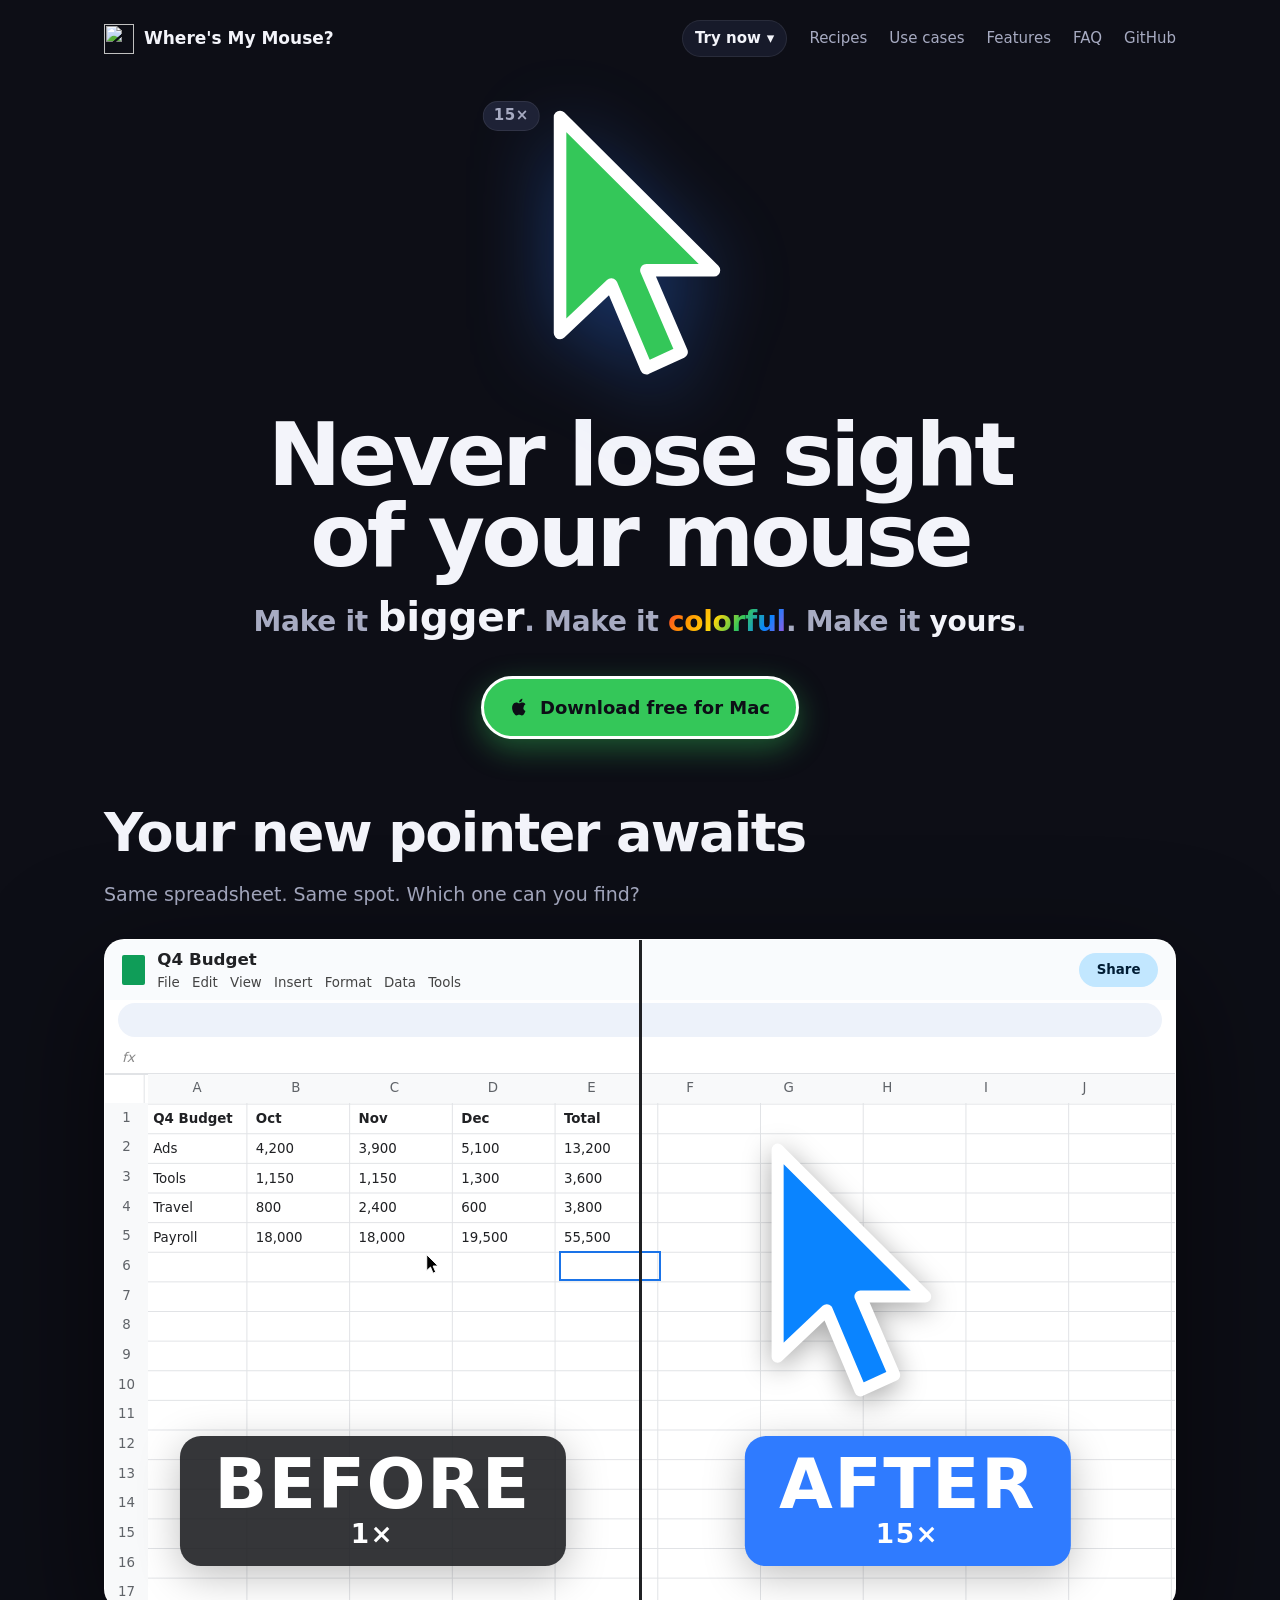
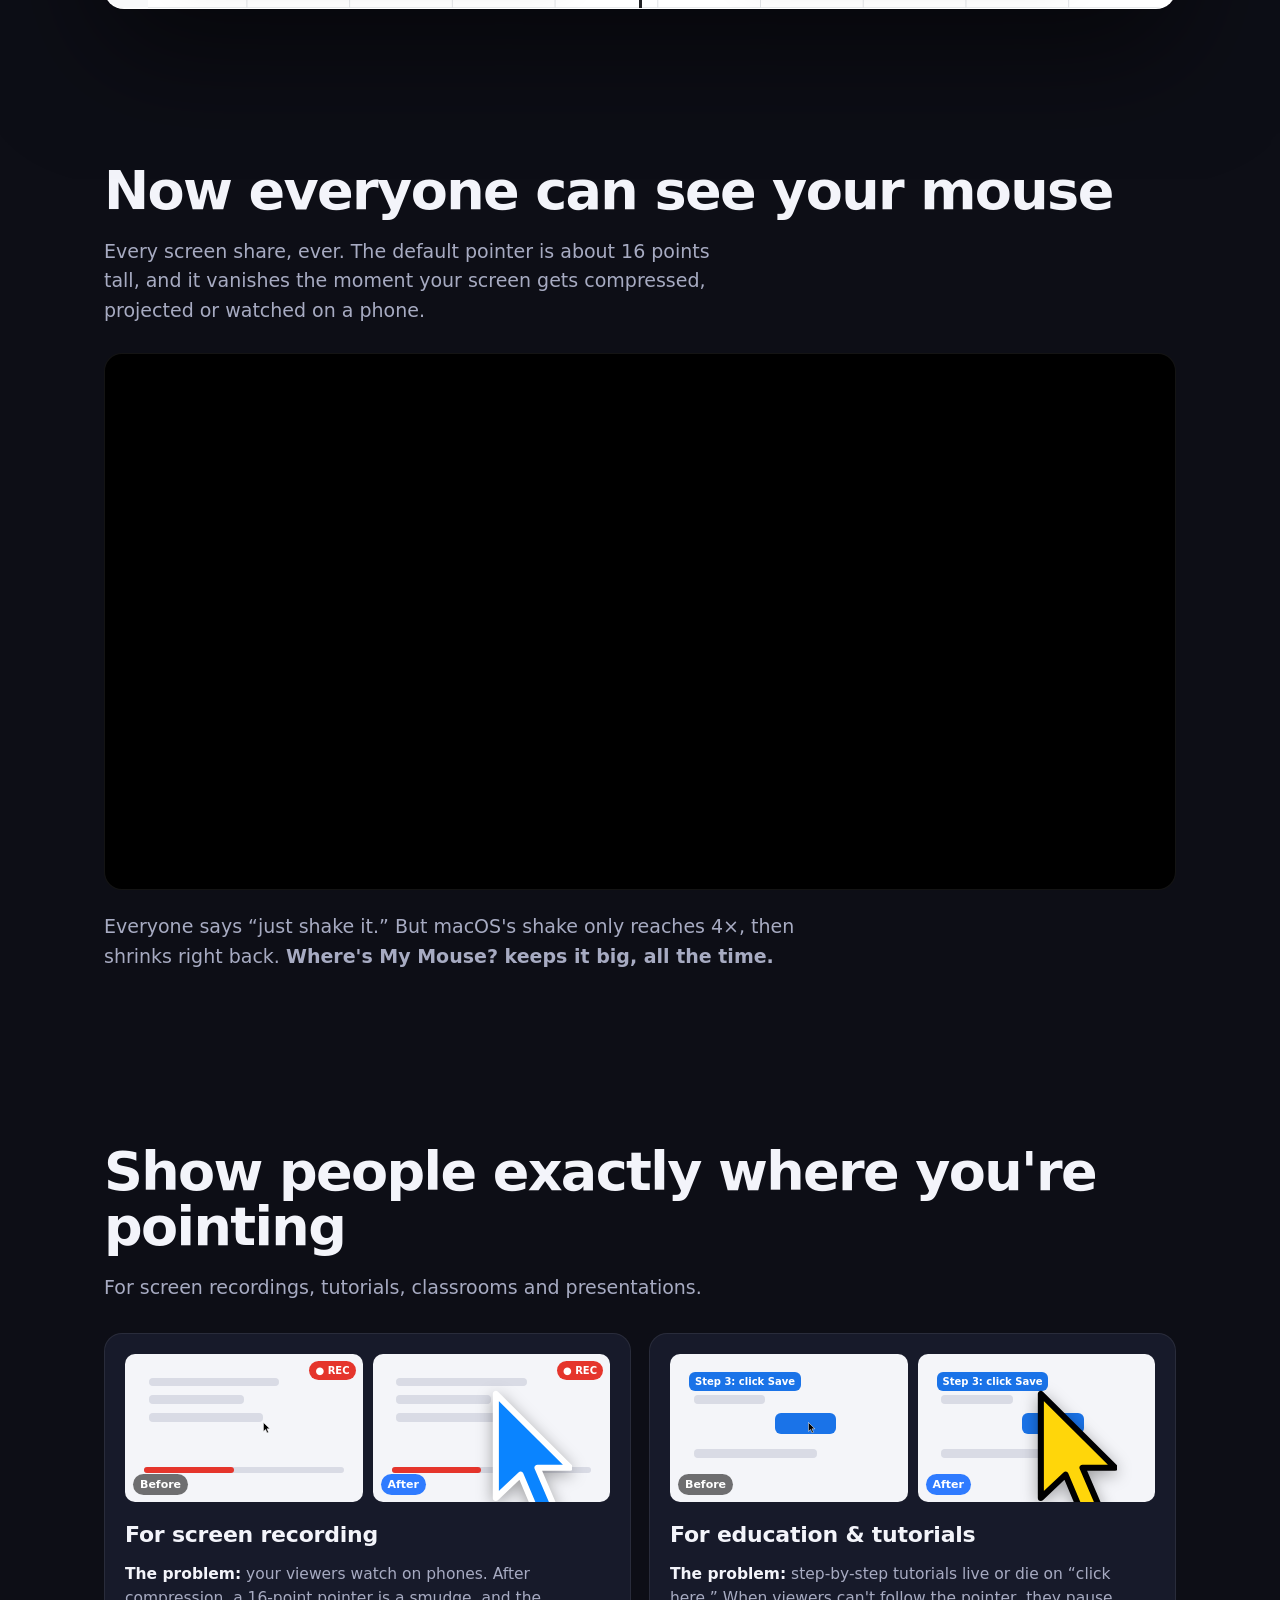
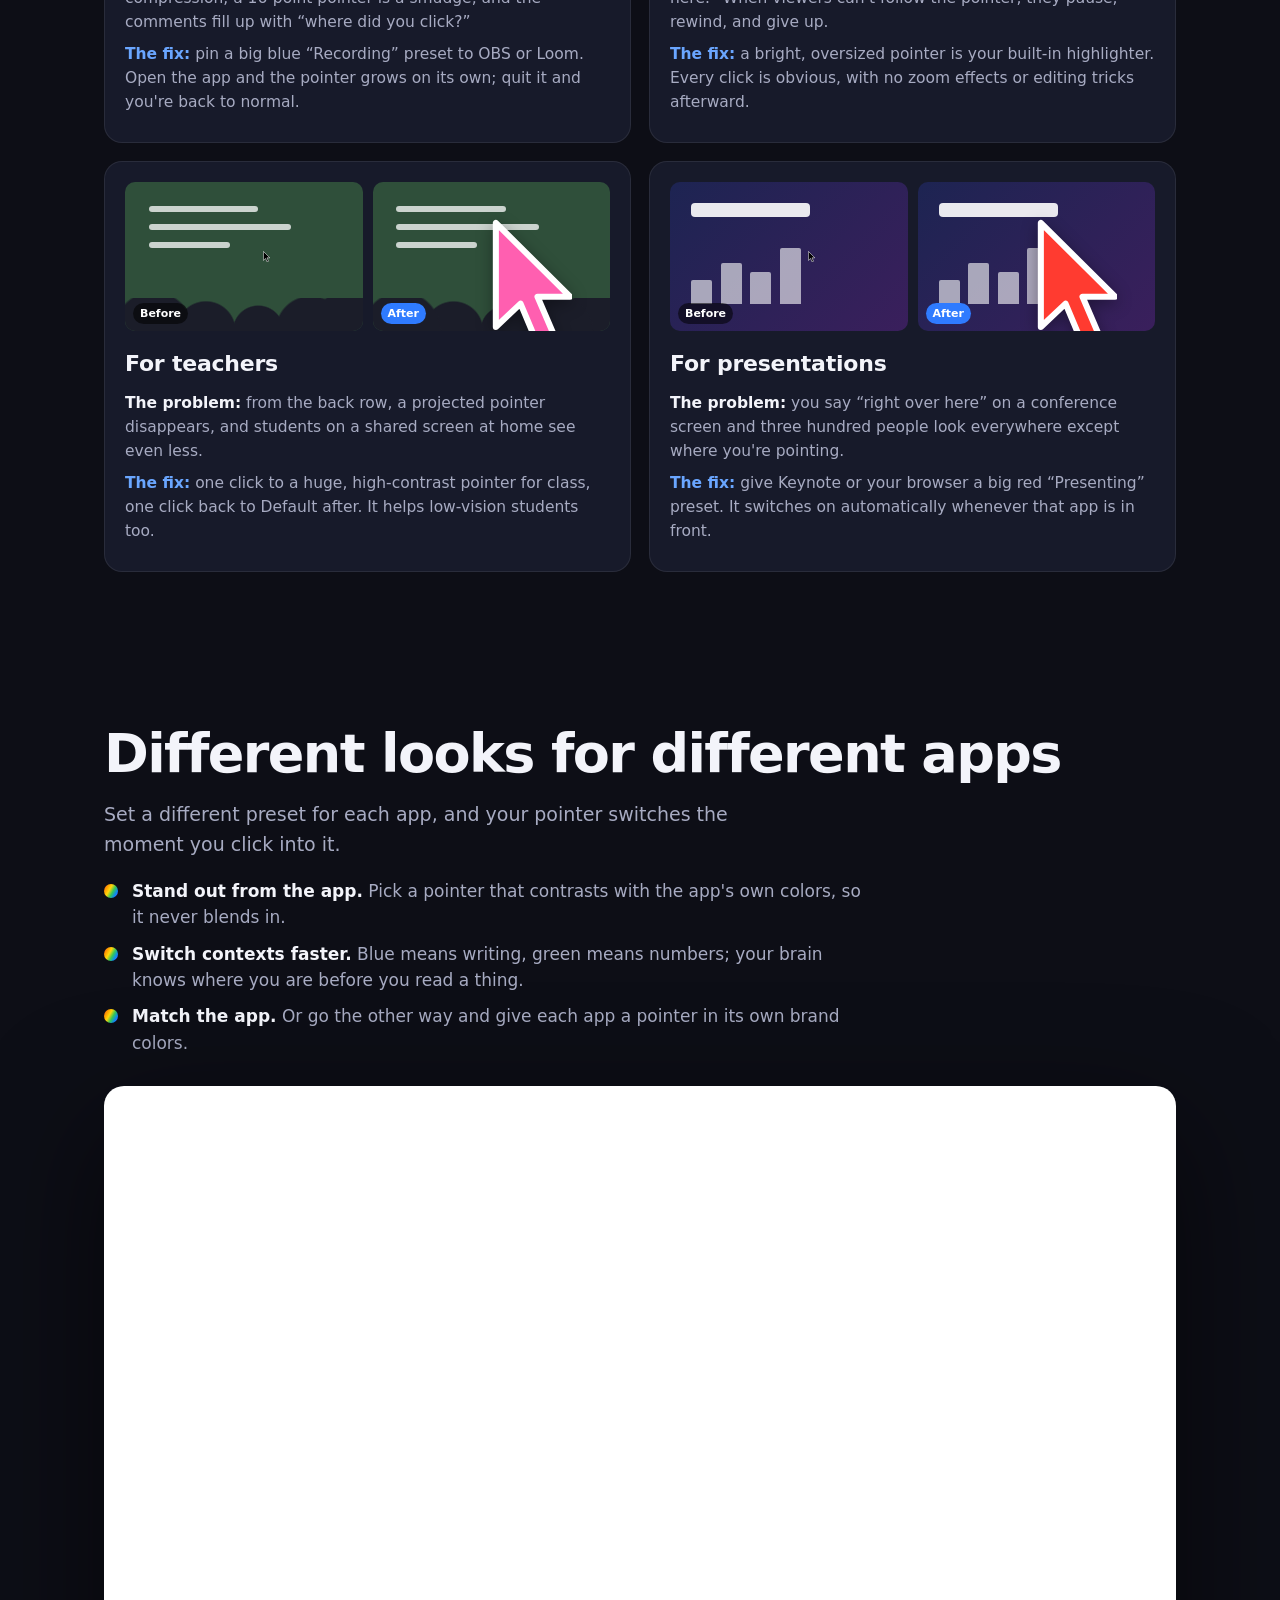
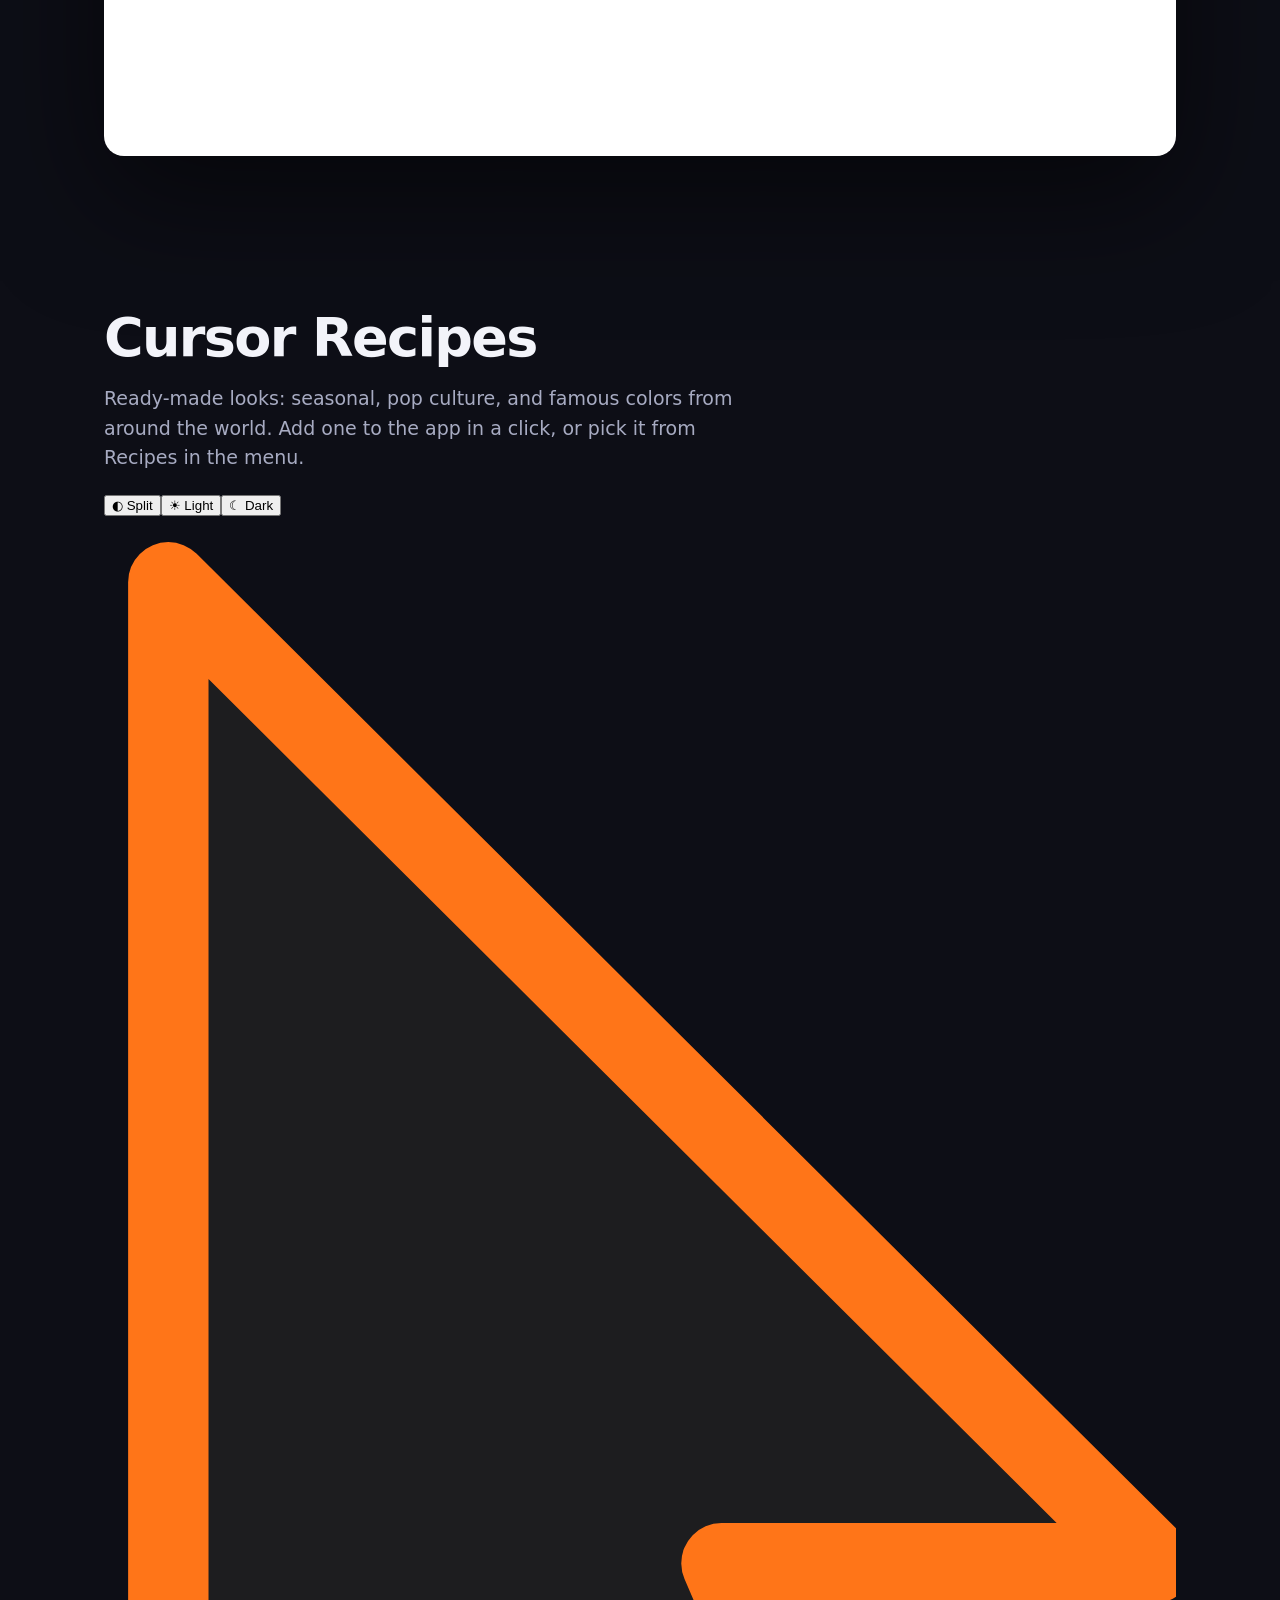
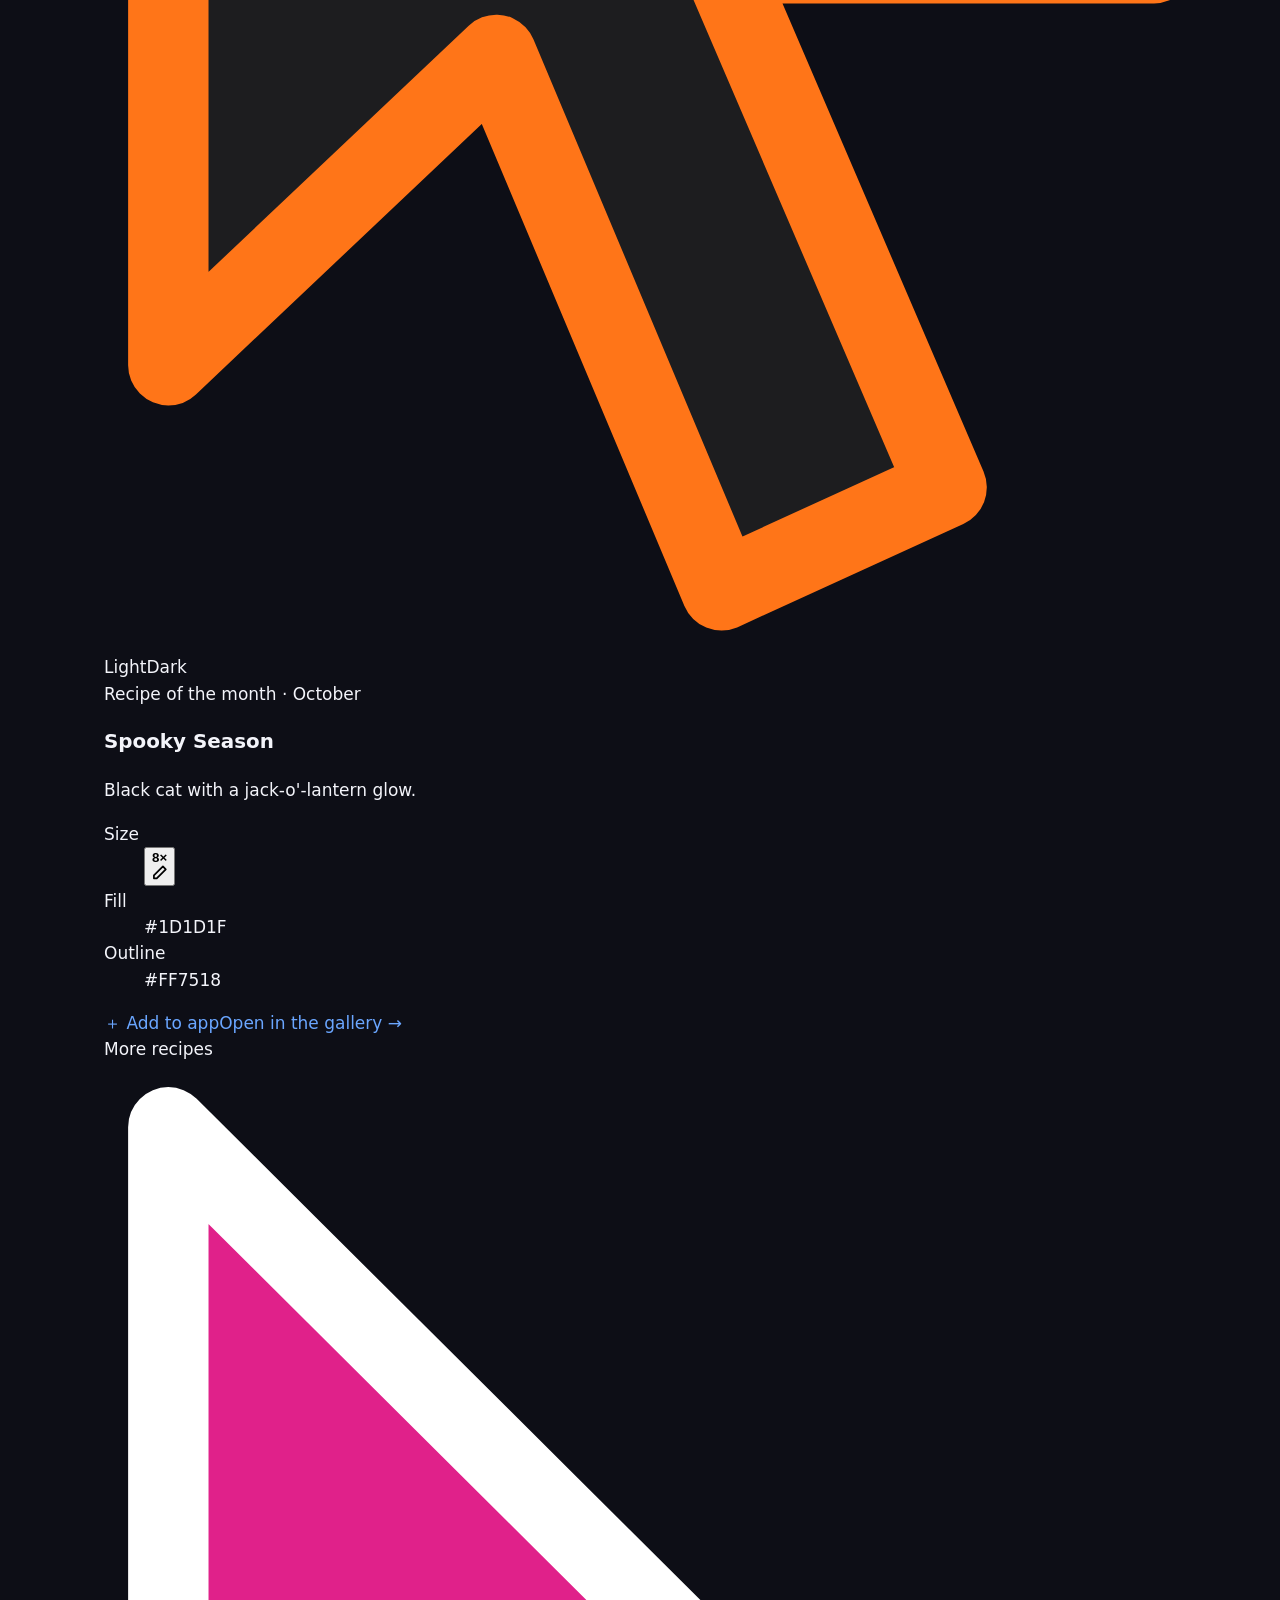
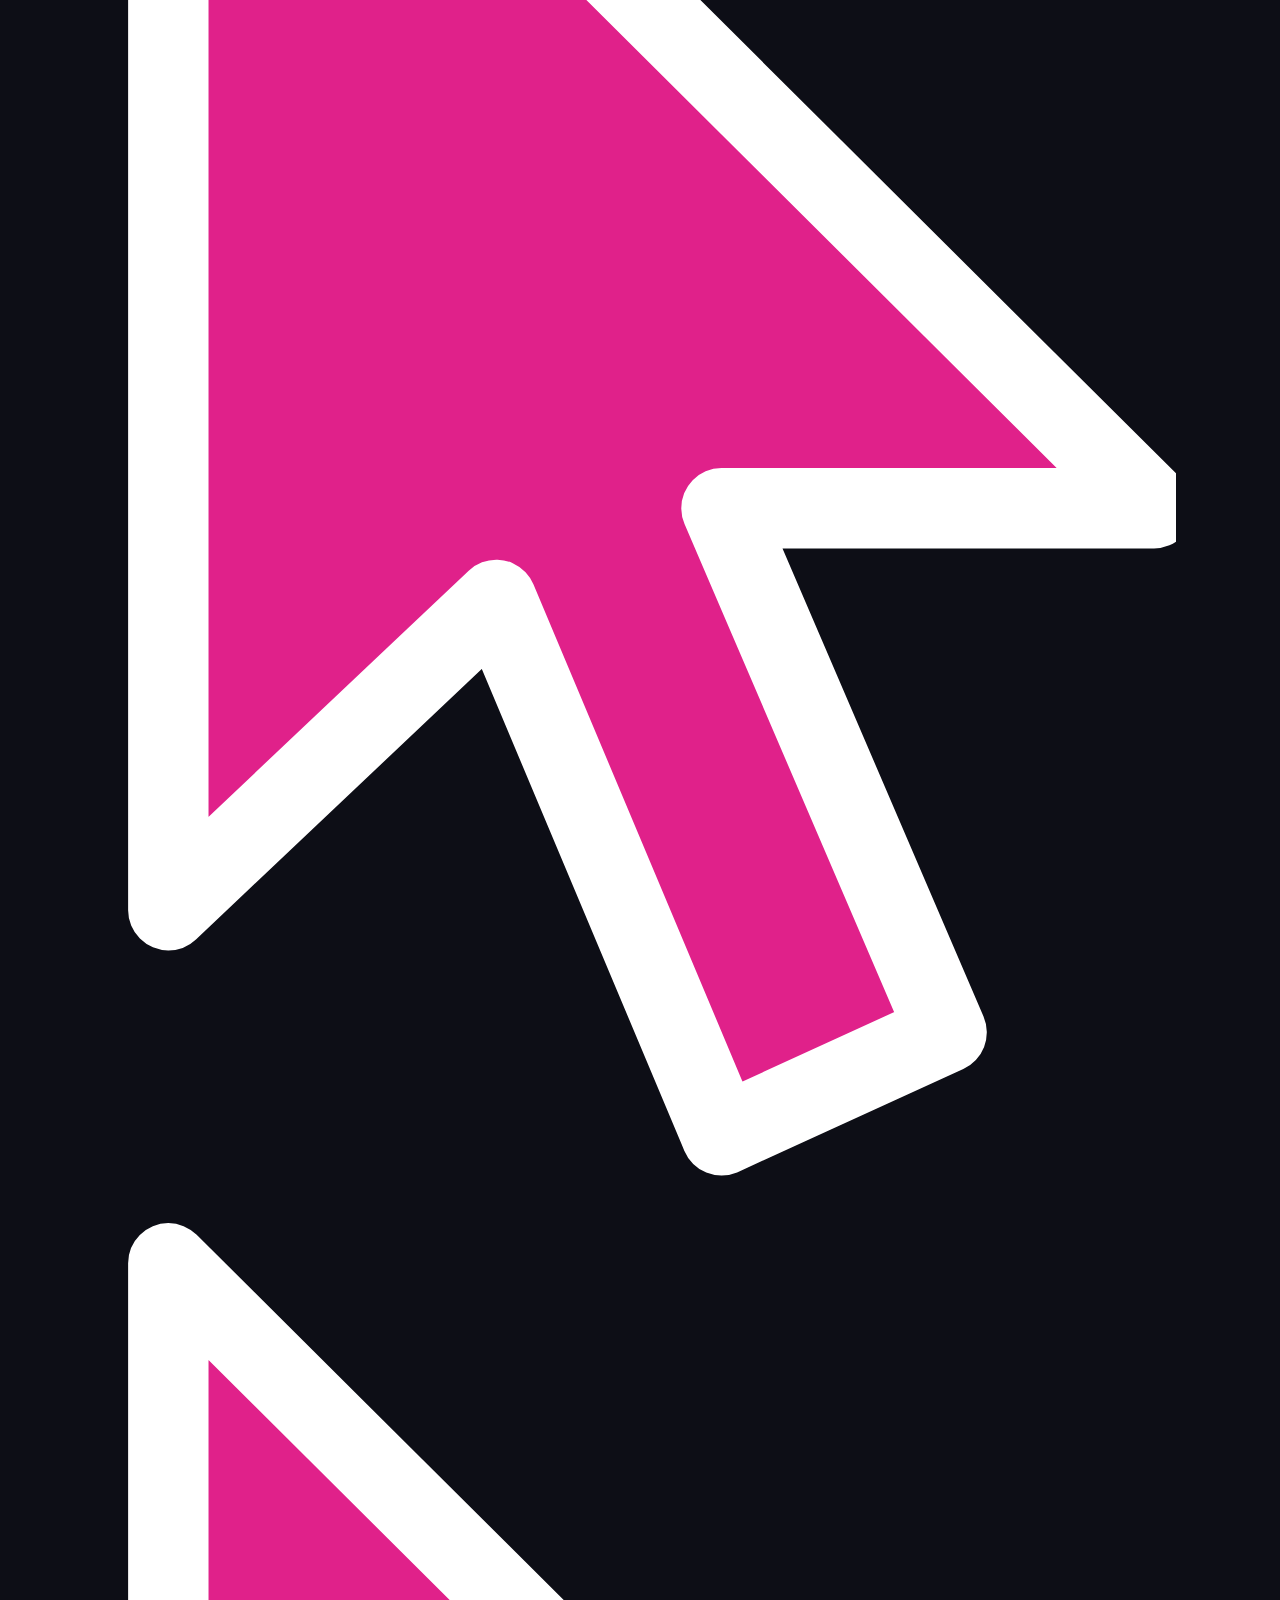
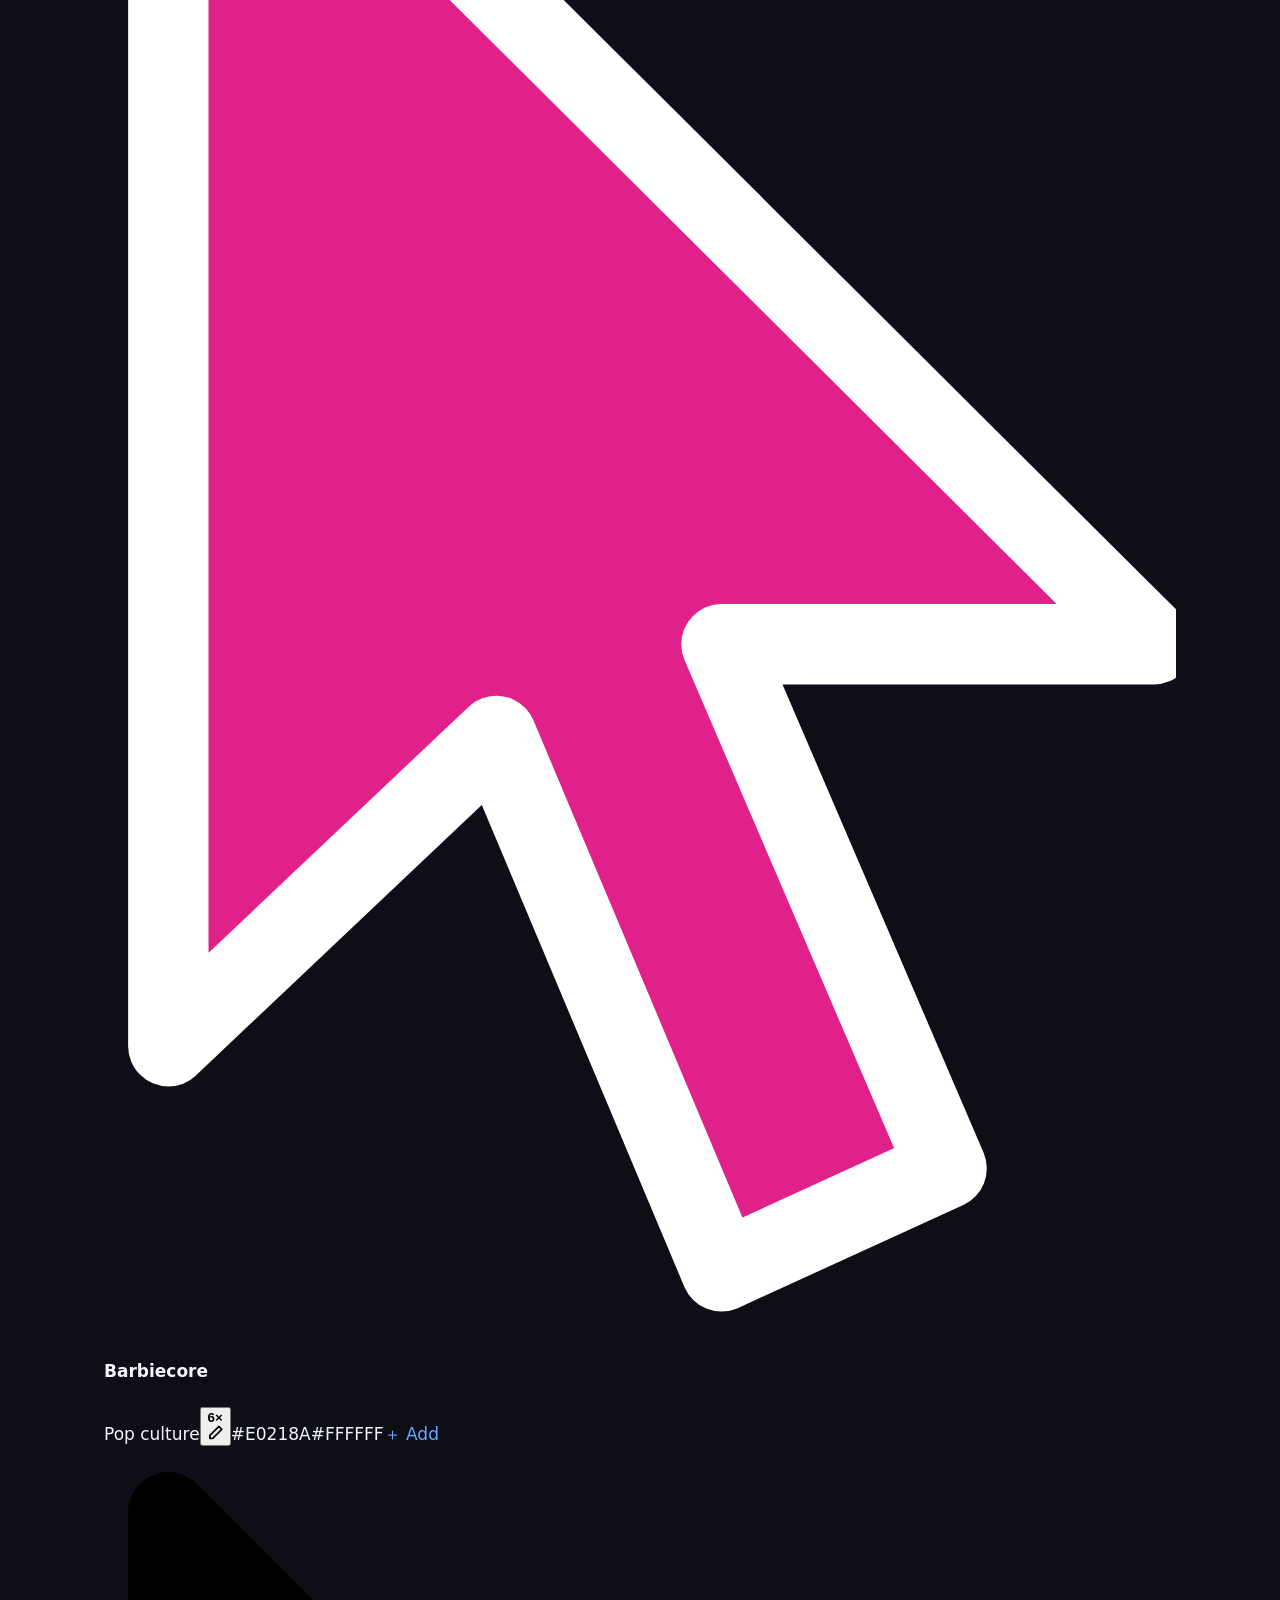
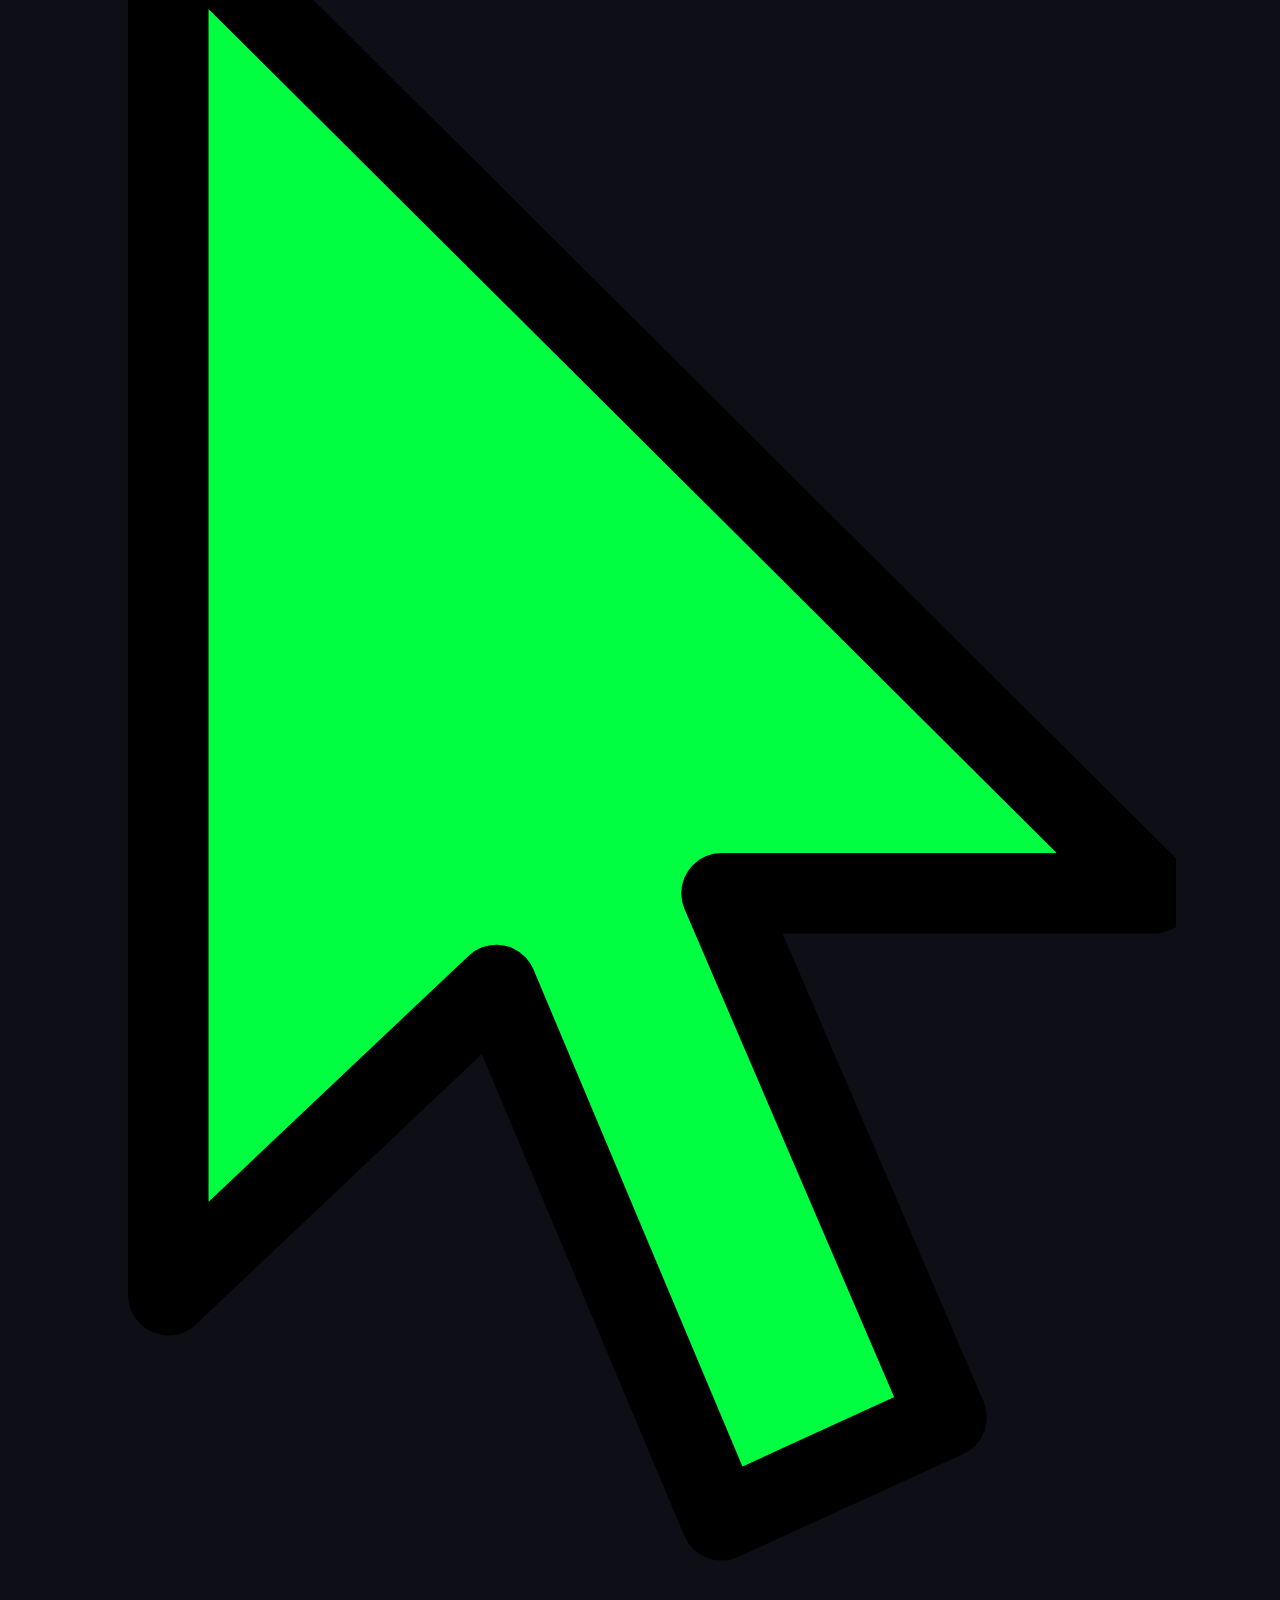
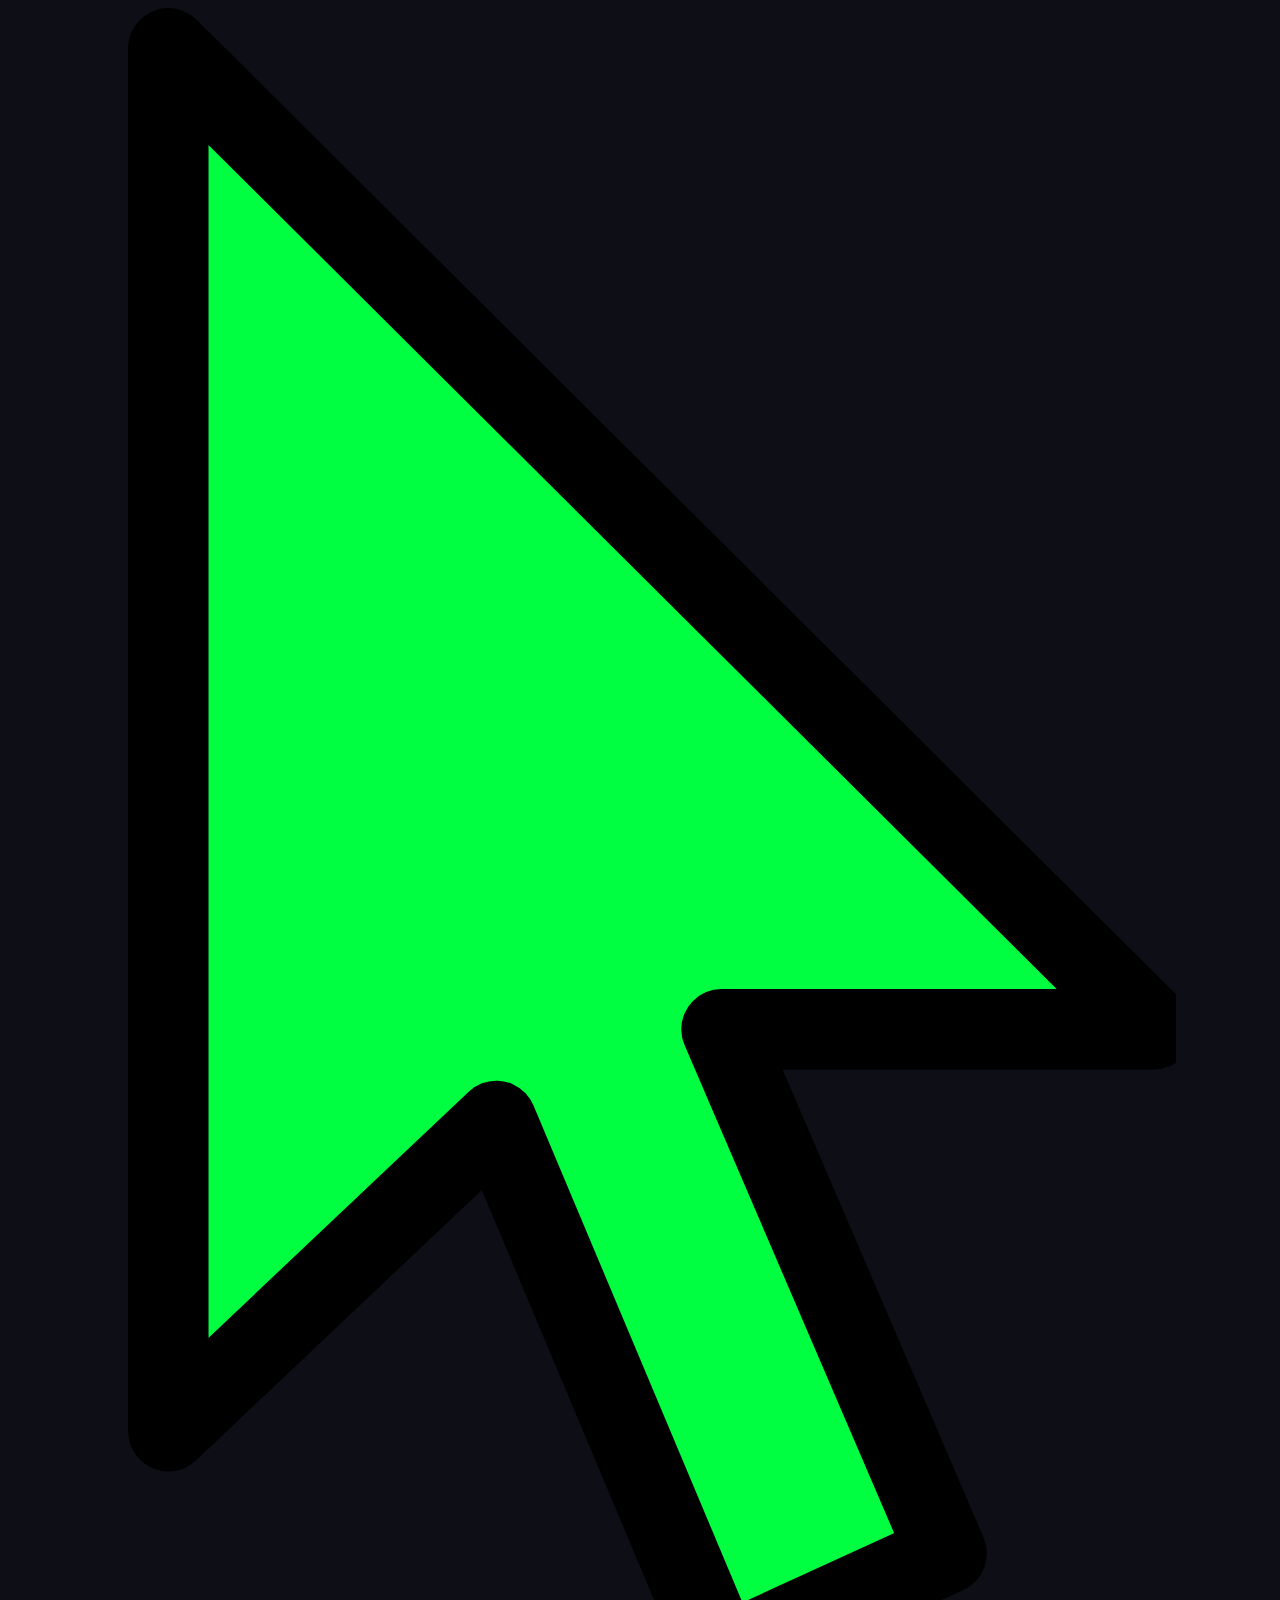
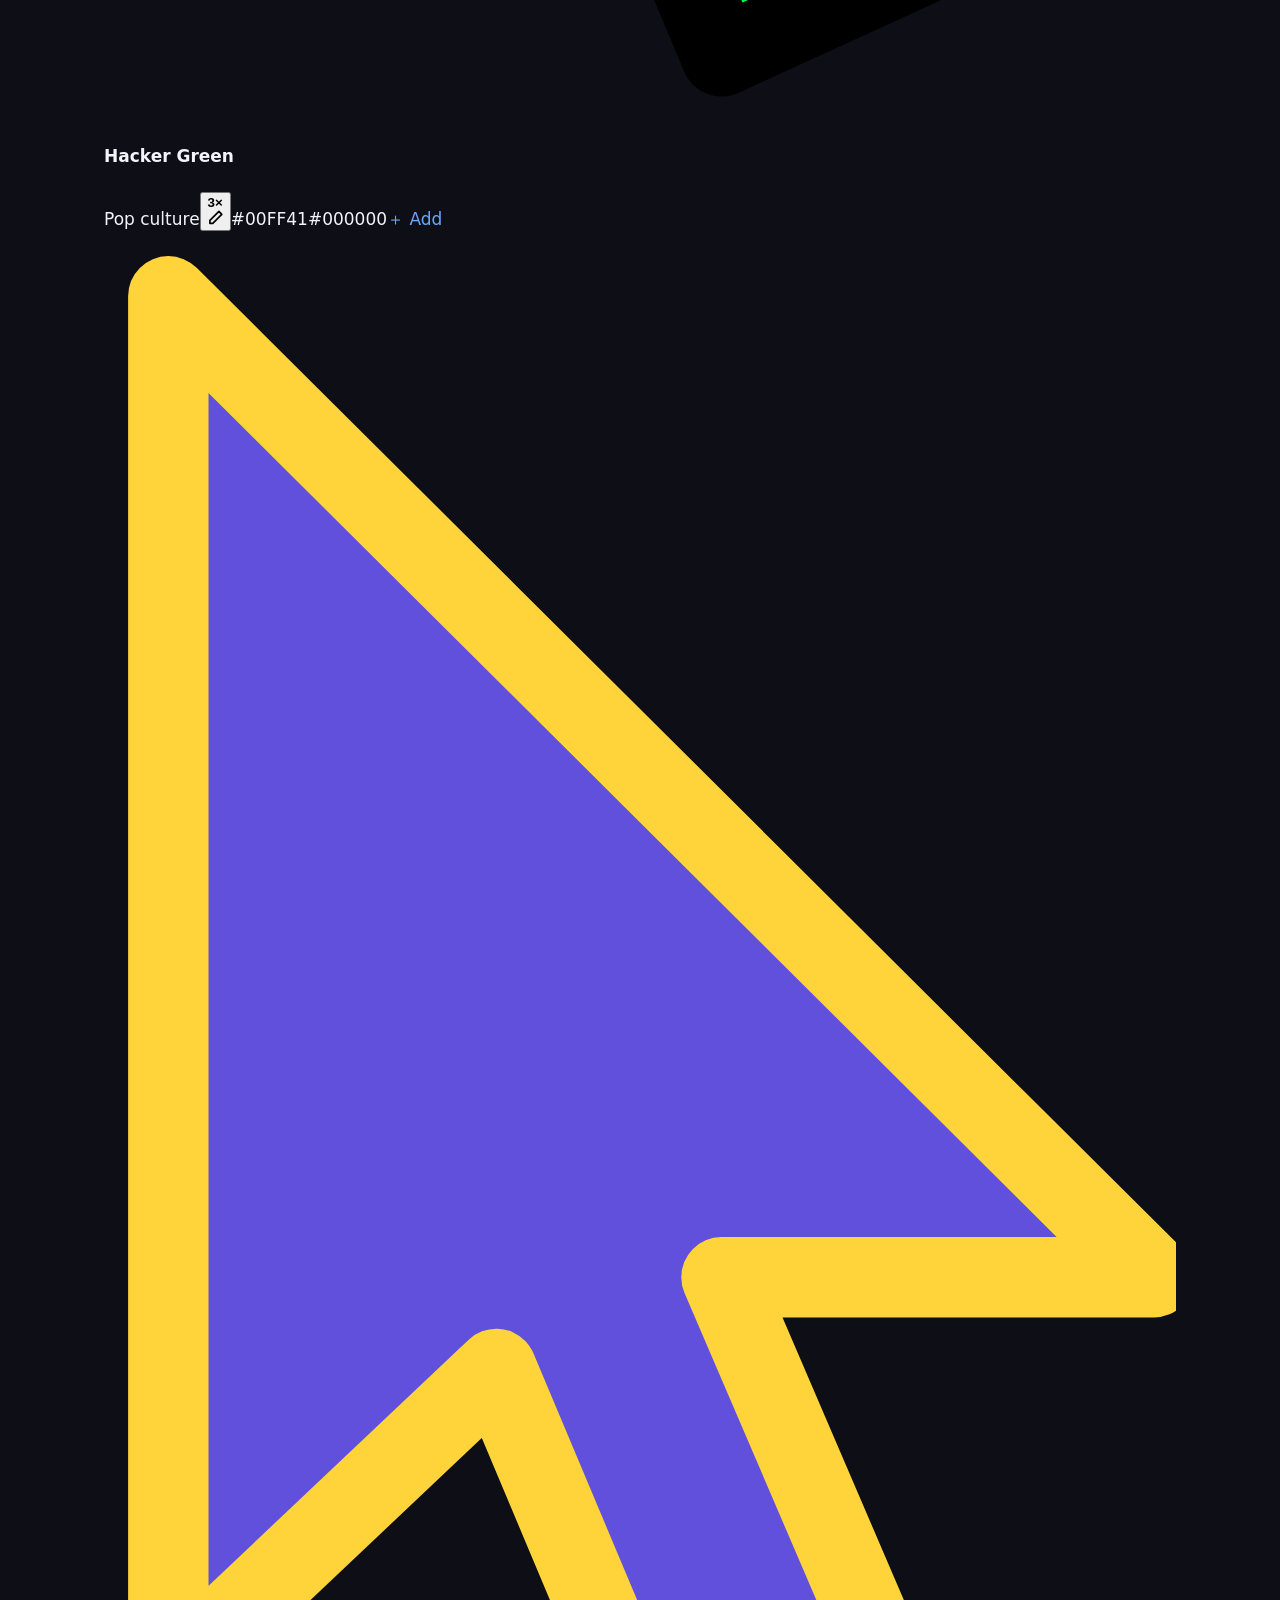
==== site/index.html @ dc83bffd "Merge branch 'main' of https://github.com/andrewkamphey/WheresMyMouse" ====
<!doctype html>
<html lang="en">
<head>
<meta charset="utf-8">
<!-- Google tag (gtag.js) -->
<script async src="https://www.googletagmanager.com/gtag/js?id=G-M5TJXXCL2K"></script>
<script>
  window.dataLayer = window.dataLayer || [];
  function gtag(){dataLayer.push(arguments);}
  gtag('js', new Date());

  gtag('config', 'G-M5TJXXCL2K');
</script>

<meta name="viewport" content="width=device-width, initial-scale=1">
<title>Where's My Mouse? — Make your Mac's pointer impossible to miss</title>
<meta name="description" content="A free, open-source macOS menu bar app that makes your mouse pointer up to 30× bigger, in any color, with one-click presets and per-app rules. For screen recordings, demos and video calls.">
<link rel="icon" href="/favicon.ico" sizes="48x48">
<link rel="icon" type="image/png" sizes="192x192" href="assets/favicon-192.png">
<link rel="apple-touch-icon" href="assets/icon.png">
<meta property="og:title" content="Where's My Mouse?">
<meta property="og:description" content="Make your Mac's pointer impossible to miss. Up to 30×, any color, presets per app. Free & open source.">
<meta property="og:image" content="https://wheresmymouse.com/assets/og.png">
<meta property="og:url" content="https://wheresmymouse.com/">
<meta property="og:type" content="website">
<meta name="twitter:card" content="summary_large_image">
<meta name="twitter:image" content="https://wheresmymouse.com/assets/og.png">
<link rel="canonical" href="https://wheresmymouse.com/">
<script type="application/ld+json">
{"@context":"https://schema.org","@type":"SoftwareApplication","name":"Where's My Mouse?","operatingSystem":"macOS 11+","applicationCategory":"UtilitiesApplication","offers":{"@type":"Offer","price":"0","priceCurrency":"USD"},"url":"https://wheresmymouse.com/","downloadUrl":"https://wheresmymouse.com/download"}
</script>
<style>
  :root {
    --bg: #0d0e16;
    --bg-2: #161a33;
    --panel: #171a2a;
    --panel-2: #1e2236;
    --line: rgba(255, 255, 255, 0.08);
    --text: #f3f4fa;
    --muted: #a7abc2;
    --faint: #6f7390;
    --blue: #2f7bff;
    --blue-soft: #6aa6ff;
    --red: #ff3b2f;
    --rainbow: linear-gradient(120deg, #ff3b30, #ff9500, #ffd60a, #34c759, #0a84ff, #af52de);
    --radius: 18px;
    --max: 1120px;
  }
  * { box-sizing: border-box; }
  html { scroll-behavior: smooth; }
  body {
    margin: 0;
    background: radial-gradient(1200px 700px at 80% -10%, #1d2452 0%, transparent 60%), var(--bg);
    color: var(--text);
    font: 17px/1.55 system-ui, -apple-system, "Helvetica Neue", Arial, sans-serif;
    -webkit-font-smoothing: antialiased;
  }
  a { color: var(--blue-soft); text-decoration: none; }
  a:hover { text-decoration: underline; }
  .wrap { max-width: var(--max); margin: 0 auto; padding: 0 24px; }

  /* nav */
  nav { display: flex; align-items: center; justify-content: space-between; padding: 20px 0; }
  .brand { display: flex; align-items: center; gap: 10px; font-weight: 800; color: var(--text); }
  .brand img { width: 30px; height: 30px; }
  nav .links { display: flex; gap: 22px; font-size: 15px; }
  nav .links a { color: var(--muted); }

  /* hero */
  .hero { padding: 40px 0 72px; text-align: left; position: relative; }
  .hero h1 {
    font-size: clamp(56px, 10vw, 128px);
    line-height: 0.92;
    letter-spacing: -0.045em;
    margin: 0 0 22px;
    font-weight: 900;
  }
  .hero h1 .q { background: var(--rainbow); -webkit-background-clip: text; background-clip: text; color: transparent; }
  .btn {
    display: inline-flex; align-items: center; gap: 10px;
    background: var(--text); color: #0d0e16; font-weight: 800; font-size: 18px;
    padding: 15px 26px; border-radius: 999px; border: 0; cursor: pointer;
    box-shadow: 0 10px 30px rgba(47, 123, 255, 0.25);
  }
  .btn:hover { text-decoration: none; transform: translateY(-1px); }
  .btn svg { width: 20px; height: 20px; }
  /* Download buttons wear the pointer's look: green with a white outline, or whatever "Try now" sets */
  .btn:not(.ghost) { background: var(--look-fill, #34C759); color: var(--look-ink, #0d0e16); border: 3px solid var(--look-outline, #FFFFFF);
    box-shadow: 0 10px 30px color-mix(in srgb, var(--look-fill, #34C759) 40%, transparent); transition: background-color .2s, border-color .2s, color .2s; }
  .btn.ghost { background: transparent; color: var(--text); border: 1px solid var(--line); box-shadow: none; }
  .fine { color: var(--faint); font-size: 14px; margin-top: 14px; }
  .nomore { font-weight: 800; font-size: 19px; margin: -14px 0 28px; color: var(--blue-soft); }

  /* "Settings" in the nav: a working mini menu that styles the hero pointer, like the app does the real one */
  .settings { position: relative; }
  #settings-btn { display: inline-flex; align-items: center; gap: 6px; border: 1px solid var(--line); background: var(--panel); color: var(--text);
    font: inherit; font-size: 15px; font-weight: 700; padding: 6px 12px; border-radius: 999px; cursor: pointer; }
  #settings-btn[aria-expanded=true] { background: var(--text); color: #0d0e16; }
  .settings-pop { position: absolute; right: 0; top: calc(100% + 10px); z-index: 50; width: 340px; padding: 10px; border-radius: 16px;
    background: rgba(23,26,42,0.96); border: 1px solid var(--line); box-shadow: 0 30px 90px rgba(0,0,0,0.6); }
  .settings-pop { padding: 14px; font-size: 14px; }
  /* sit at the right edge, clear of the centered hero pointer, so changes show while it's open */
  @media (min-width: 561px) { .settings-pop { position: fixed; right: max(24px, calc((100vw - var(--max)) / 2)); top: 72px; } }
  .set-head { display: flex; justify-content: space-between; align-items: baseline; padding: 0 2px 10px; }
  .set-head span { color: var(--muted); font-weight: 800; font-variant-numeric: tabular-nums; }
  .set-sec { border-top: 1px solid var(--line); padding: 10px 2px; display: grid; gap: 8px; }
  .set-label { display: flex; justify-content: space-between; align-items: center; color: var(--muted); font-weight: 700; font-size: 13px; }
  .set-anim { display: inline-flex; gap: 6px; align-items: center; cursor: pointer; }
  #set-size { width: 100%; accent-color: var(--blue-soft); }
  .set-row { display: grid; grid-template-columns: 56px 1fr; align-items: center; gap: 8px; }
  .set-row > span { color: var(--muted); font-weight: 700; font-size: 13px; }
  .sws { display: flex; gap: 6px; flex-wrap: wrap; }
  .sw { width: 24px; height: 24px; border-radius: 50%; border: 1px solid rgba(255,255,255,0.25); background: var(--c); cursor: pointer; padding: 0; position: relative; }
  .sw[aria-pressed=true] { box-shadow: 0 0 0 2px var(--panel), 0 0 0 4px var(--blue-soft); }
  .sw.custom { background: conic-gradient(#ff3b30, #ffd60a, #34c759, #0a84ff, #af52de, #ff3b30); overflow: hidden; }
  .sw.custom input { position: absolute; inset: 0; opacity: 0; cursor: pointer; width: 100%; height: 100%; }
  .set-recipes { display: flex; flex-wrap: wrap; gap: 6px; }
  .set-recipes button, .set-foot button { border: 1px solid var(--line); background: var(--panel-2); color: var(--text); font: inherit; font-size: 13px; font-weight: 700; padding: 4px 10px; border-radius: 999px; cursor: pointer; }
  .set-foot { border-top: 1px solid var(--line); padding: 10px 2px 0; display: flex; justify-content: space-between; align-items: center; }
  .set-foot a { font-weight: 800; }
  .settings-pop p { margin: 10px 2px 0; color: var(--faint); font-size: 12px; }
  nav .links { align-items: center; }
  @media (max-width: 560px) { .brand .brand-name { display: none; } #settings-btn { white-space: nowrap; } }
  @media (max-width: 560px) { .settings-pop { position: fixed; left: 16px; right: 16px; top: 64px; width: auto; max-height: 80vh; overflow: auto; } }

  #showcase { padding-top: 32px; }
  /* hero: one pointer that grows from 1x to 15x and back */
  .hero { text-align: center; padding: 24px 0 24px; }
  .hero h1 { font-size: clamp(44px, 7vw, 88px); max-width: 11em; margin: 14px auto 20px; }
  /* "Make it bigger. Make it colorful. Make it yours." Each word shows what it says. */
  .points { margin: 0 0 32px; font-size: clamp(20px, 2.4vw, 28px); font-weight: 700; color: var(--muted); letter-spacing: -0.01em; }
  .points b { color: var(--text); font-weight: 900; }
  .points .pt-big { font-size: 1.45em; line-height: 1; }
  .points b.q { background: var(--rainbow); -webkit-background-clip: text; background-clip: text; color: transparent; }
  .hero-ptr { position: relative; height: clamp(200px, 30vw, 300px); }
  #hero-ptr { position: absolute; left: calc(50% - 0.3 * clamp(200px, 30vw, 300px)); top: 6px;
    height: calc(100% - 30px); width: auto; transform-origin: 6% 4%; overflow: visible;
    filter: drop-shadow(0 18px 40px rgba(47, 123, 255, 0.35)); }
  /* the size rides at the pointer's tip, so it stays next to the pointer at every size */
  .hero-size { position: absolute; left: calc(50% - 0.3 * clamp(200px, 30vw, 300px) - 10px); top: 0; transform: translateX(-100%);
    font-weight: 900; font-variant-numeric: tabular-nums; color: var(--muted); font-size: 15px; letter-spacing: 0.04em;
    background: var(--panel-2); border: 1px solid var(--line); border-radius: 999px; padding: 2px 10px; }

  /* sections */
  section { padding: 72px 0; }
  h2 { font-size: clamp(34px, 5vw, 54px); line-height: 1.02; letter-spacing: -0.03em; margin: 10px 0 14px; font-weight: 900; }
  .lead { color: var(--muted); font-size: 19px; max-width: 640px; }

  .video { margin-top: 28px; border-radius: var(--radius); overflow: hidden; border: 1px solid var(--line); background: #000; }
  .video video { display: block; width: 100%; height: auto; }
  .shake-note { margin-top: 22px; max-width: 760px; }

  /* desktop mockups: a Mac screen with a wallpaper, windows and pointers */
  .desk {
    position: relative; aspect-ratio: 16 / 10; border-radius: 20px; overflow: hidden; margin-top: 30px; container-type: inline-size;
    border: 1px solid var(--line); box-shadow: 0 40px 120px rgba(0,0,0,0.55);
    background:
      radial-gradient(60% 80% at 15% 20%, #ff6aa2 0%, transparent 60%),
      radial-gradient(55% 70% at 85% 15%, #ffb35c 0%, transparent 60%),
      radial-gradient(70% 90% at 70% 90%, #6b5bff 0%, transparent 65%),
      radial-gradient(60% 70% at 10% 95%, #23c4d6 0%, transparent 60%),
      linear-gradient(135deg, #3b1f6e, #1b2a6b);
  }
  .menubar {
    position: absolute; left: 0; right: 0; top: 0; height: 3.4%; display: flex; align-items: center; gap: 1.6%;
    padding: 0 1.6%; background: rgba(255,255,255,0.28); backdrop-filter: blur(10px);
    color: #111; font-size: clamp(7px, 1vw, 13px); font-weight: 600;
  }
  .menubar .sp { flex: 1; }
  .menubar img { height: 70%; }
  .win {
    position: absolute; border-radius: 1.2% / 1.9%; overflow: hidden; background: #fff;
    box-shadow: 0 2.5% 6% rgba(0,0,0,0.35); border: 1px solid rgba(0,0,0,0.12);
  }
  .win .tb { height: 6.5%; min-height: 10px; background: #ececf0; display: flex; align-items: center; gap: 1.2%; padding: 0 2%; font-size: clamp(6px, 0.9vw, 12px); font-weight: 700; color: #444; }
  .win .tb i { width: 1.6%; aspect-ratio: 1; border-radius: 50%; background: #ff5f57; }
  .win .tb i:nth-child(2) { background: #febc2e; } .win .tb i:nth-child(3) { background: #28c840; }
  .win .tb span { margin-left: 2%; }
  .desk .ptr { position: absolute; overflow: visible; filter: drop-shadow(0 6px 14px rgba(0,0,0,0.35)); }
  .desk .ptr.tiny { width: 1.15%; filter: none; }
  .desk .ptr.big { width: 15%; }
  .cap {
    position: absolute; left: 2.5%; bottom: 4%; background: rgba(13,14,22,0.82); color: #fff;
    padding: 0.6em 1em; border-radius: 999px; font-weight: 800; font-size: clamp(11px, 1.4vw, 17px);
  }
  .cap em { font-style: normal; color: var(--muted); font-weight: 600; }

  /* showcase: 1× then 15× in three colors, 3s each */
  .cycle4 > * { opacity: 0; animation: show4 12s infinite; }
  .cycle4 > :nth-child(1) { animation-delay: -12s; }
  .cycle4 > :nth-child(2) { animation-delay: -9s; }
  .cycle4 > :nth-child(3) { animation-delay: -6s; }
  .cycle4 > :nth-child(4) { animation-delay: -3s; }
  @keyframes show4 { 0%, 23% { opacity: 1; } 25%, 100% { opacity: 0; } }

  /* app rules: Claude in front, then Google Sheets, 4s each */
  .cycle2 > * { opacity: 0; animation: show2 8s infinite; }
  .cycle2 > :nth-child(1) { animation-delay: -8s; }
  .cycle2 > :nth-child(2) { animation-delay: -4s; }
  @keyframes show2 { 0%, 46% { opacity: 1; } 50%, 100% { opacity: 0; } }
  .layer { position: absolute; inset: 0; }

  /* window contents */
  .chatui { position: absolute; inset: 6.5% 0 0 0; background: #f5f1ea; }
  .chatui b { position: absolute; left: 12%; height: 5%; border-radius: 6px; background: #e3dccd; }
  .chatui b.me { left: auto; right: 10%; background: #d9c7a8; }
  .chatui .box { position: absolute; left: 10%; right: 10%; bottom: 7%; height: 11%; border-radius: 10px; background: #fff; border: 1px solid #ddd3c2; }
  .sheetui { position: absolute; inset: 6.5% 0 0 0; background:
      linear-gradient(#e2e3e8 1px, transparent 1px) 0 8% / 100% 7.5%,
      linear-gradient(90deg, #e2e3e8 1px, transparent 1px) 0 0 / 14% 100%, #fff; }
  .sheetui::before { content: ""; position: absolute; left: 0; right: 0; top: 0; height: 8%; background: #e8f3ea; }
  .sheetui .sel { position: absolute; left: 28%; top: 38%; width: 14%; height: 7.5%; border: 2px solid #1a73e8; }
  .rule {
    position: absolute; right: 2.5%; top: 6%; background: rgba(13,14,22,0.85); color: #fff; border-radius: 12px;
    padding: 0.55em 1em; font-size: max(13px, 2.2cqw); font-weight: 800; display: flex; align-items: center; gap: 0.6em;
  }
  .rule .dot { width: 0.9em; height: 0.9em; border-radius: 50%; }
  @media (prefers-reduced-motion: reduce) {
    .cycle4 > *, .cycle2 > * { animation: none; }
    .cycle4 > :nth-child(2), .cycle2 > :nth-child(1) { opacity: 1; }
  }


  /* Google Sheets scene for Yours vs Ours */
  .gs { position: absolute; inset: 0; background: #fff; color: #202124; font-size: 1.25cqw; }
  .gs-top { position: absolute; left: 0; right: 0; top: 0; height: 9%; display: flex; align-items: center; gap: 1.2%; padding: 0 1.6%; background: #f9fbfd; }
  .gs-logo { width: 2.2%; aspect-ratio: 3 / 4; border-radius: 2px; background: #0f9d58; flex: none; }
  .gs-title b { display: block; font-size: 1.25em; font-weight: 600; }
  .gs-title span { color: #444; word-spacing: 0.6em; }
  .gs-share { margin-left: auto; background: #c2e7ff; color: #001d35; font-weight: 700; padding: 0.5em 1.3em; border-radius: 999px; }
  .gs-tools { position: absolute; left: 1.2%; right: 1.2%; top: 9.5%; height: 5%; border-radius: 999px; background: #edf2fa; }
  .gs-fx { position: absolute; left: 0; right: 0; top: 15.5%; height: 4.5%; border-bottom: 1px solid #e1e3e6; color: #888; padding-left: 1.6%; display: flex; align-items: center; font-style: italic; }
  .gs-grid { position: absolute; left: 0; right: 0; top: 20%; bottom: 0;
    background:
      linear-gradient(#e1e3e6 1px, transparent 1px) 0 0 / 100% 5.55%,
      linear-gradient(90deg, #e1e3e6 1px, transparent 1px) 4% 0 / 9.6% 100%; }
  .gs-cols { position: absolute; left: 4%; right: 0; top: 0; height: 5.55%; display: flex; background: #f8f9fa; }
  .gs-cols span, .gs-rows span { display: flex; align-items: center; justify-content: center; color: #5f6368; }
  .gs-cols span { width: 9.6%; flex: none; }
  .gs-rows { position: absolute; left: 0; top: 5.55%; bottom: 0; width: 4%; display: flex; flex-direction: column; background: #f8f9fa; }
  .gs-rows span { height: 5.88%; flex: none; }
  .gs-v { position: absolute; padding-left: 0.5%; line-height: 1; }
  .gs-v.h { font-weight: 700; }
  .gs-sel { position: absolute; border: 2px solid #1a73e8; }

  /* Yours vs Ours: pills choose a situation; each uses a different comparison */
  .pills { display: flex; flex-wrap: wrap; gap: 10px; margin-top: 26px; }
  .pill { border: 1px solid var(--line); background: var(--panel); color: var(--text); font: inherit; font-weight: 750; font-size: 15px;
    padding: 9px 16px; border-radius: 999px; cursor: pointer; }
  .pill[aria-selected=true] { background: var(--text); color: #0d0e16; border-color: transparent; }
  .vs-panel[hidden] { display: none; }
  .vs-panel > p { color: var(--muted); margin: 14px 0 0; font-size: 15.5px; }
  .label { position: absolute; bottom: 4%; padding: 0.35em 0.9em; border-radius: 999px; font-weight: 900; font-size: max(10px, 1.8cqw); z-index: 3; }
  .label.yours { background: rgba(32,33,36,0.85); color: #fff; }
  .label.ours { background: var(--blue); color: #fff; }
  .desk.sheet { background: #fff; }
  .big-label { position: absolute; top: 50%; transform: translate(-50%, -50%); z-index: 3; display: flex; flex-direction: column; align-items: center;
    font-weight: 900; letter-spacing: 0.02em; font-size: max(26px, 6.5cqw); line-height: 0.95; padding: 0.22em 0.5em 0.28em; border-radius: 0.3em;
    box-shadow: 0 10px 40px rgba(0,0,0,0.25); pointer-events: none; }
  .big-label small { font-size: 0.38em; letter-spacing: 0.06em; margin-top: 0.15em; }
  .big-label.yours { left: 25%; top: 84%; background: rgba(32,33,36,0.9); color: #fff; }
  .big-label.ours { left: 75%; top: 84%; background: var(--blue); color: #fff; }

  /* split */
  .half { position: absolute; inset: 0; }
  .half.left { clip-path: inset(0 50% 0 0); }
  .half.right { clip-path: inset(0 0 0 50%); }
  .seam { position: absolute; top: 0; bottom: 0; left: 50%; width: 3px; margin-left: -1.5px; background: #202124; z-index: 2; }
  /* slider */
  .reveal { position: absolute; inset: 0; clip-path: inset(0 0 0 var(--cut, 50%)); }
  .handle { position: absolute; top: 0; bottom: 0; left: var(--cut, 50%); width: 3px; margin-left: -1.5px; background: #202124; z-index: 4; pointer-events: none; }
  .handle::after { content: "\27F7"; position: absolute; top: 50%; left: 50%; transform: translate(-50%, -50%); width: 46px; height: 46px; border-radius: 50%;
    background: #202124; color: #fff; display: grid; place-items: center; font-weight: 900; box-shadow: 0 6px 20px rgba(0,0,0,0.3); }
  .slider-input { position: absolute; inset: 0; width: 100%; height: 100%; opacity: 0; cursor: ew-resize; z-index: 5; margin: 0; }
  .desk .rec { z-index: 3; top: 2.5%; right: 2%; font-size: max(9px, 1.3cqw); }
  /* two screens */
  .pair { display: grid; grid-template-columns: 1fr 1fr; gap: 16px; }
  .pair .desk { margin-top: 26px; }
  .sharing { position: absolute; left: 50%; top: 2.5%; transform: translateX(-50%); background: #e5352c; color: #fff; font-weight: 800; border-radius: 999px;
    padding: 0.3em 0.9em; font-size: max(8px, 1.4cqw); z-index: 3; white-space: nowrap; }
  .hunt { position: absolute; width: 7%; aspect-ratio: 1; border: 3px dashed #e5352c; border-radius: 50%; z-index: 3; }
  .hunt-tag { position: absolute; color: #e5352c; font-weight: 900; font-size: max(10px, 2.2cqw); z-index: 3; }
  /* magnifier: the loupe shows the same scene at 4x, centered on the tiny pointer */
  .loupe { position: absolute; width: 30%; aspect-ratio: 1; border-radius: 50%; overflow: hidden; border: 5px solid #202124; box-shadow: 0 12px 40px rgba(0,0,0,0.35); z-index: 3; background: #fff; }
  .loupe .zoom { position: absolute; width: 1333%; aspect-ratio: 16 / 10; container-type: inline-size; }
  .loupe-tag { position: absolute; text-align: center; color: #202124; font-weight: 900; font-size: max(10px, 2cqw); z-index: 3; background: #fff; padding: 0.2em 0.6em; border-radius: 8px; box-shadow: 0 4px 14px rgba(0,0,0,0.15); }
  /* toggle */
  .switch { position: absolute; right: 2%; top: 2.5%; z-index: 4; display: flex; background: #202124; border-radius: 999px; padding: 4px; }
  .switch button { border: 0; background: transparent; color: #fff; font: inherit; font-weight: 900; font-size: max(11px, 1.7cqw); padding: 0.35em 1.1em; border-radius: 999px; cursor: pointer; }
  .switch button[aria-pressed=true] { background: var(--blue); }
  .state { position: absolute; inset: 0; transition: opacity 0.3s; }
  .desk.show-ours .state.yours, .desk:not(.show-ours) .state.ours { opacity: 0; }
  @media (max-width: 860px) { .pair { grid-template-columns: 1fr; } }

  .why { list-style: none; padding: 0; margin: 18px 0 0; display: grid; gap: 10px; max-width: 760px; }
  .why li { position: relative; padding-left: 28px; color: var(--muted); font-size: 17px; }
  .why li::before { content: ""; position: absolute; left: 0; top: 6px; width: 14px; height: 14px; border-radius: 50%; background: var(--rainbow); }
  .why b { color: var(--text); }

  #app-rules .rule { top: auto; right: auto; left: 2.5%; bottom: 4%; }

  /* full-screen Claude mock */
  .cl { position: absolute; inset: 0; background: #faf9f5; font-size: 1.3cqw; color: #3d3929; }
  .cl-side { position: absolute; left: 0; top: 0; bottom: 0; width: 20%; background: #f0eee6; padding: 2.4% 1.6%; display: flex; flex-direction: column; gap: 2.2%; }
  .cl-side i { display: block; height: 1.4%; min-height: 6px; border-radius: 4px; background: #e2ded1; }
  .cl-logo { font-weight: 800; color: #c96442; margin-bottom: 6%; }
  .cl-main { position: absolute; left: 20%; right: 0; top: 0; bottom: 0; padding: 6% 14%; display: flex; flex-direction: column; gap: 2.6%; }
  .cl-me { align-self: flex-end; background: #f0eee6; border-radius: 1em; padding: 0.7em 1.1em; font-weight: 600; margin-bottom: 3%; }
  .cl-line { display: block; height: 2%; min-height: 7px; border-radius: 4px; background: #e8e5da; }
  .cl-box { position: absolute; left: 12%; right: 12%; bottom: 7%; border: 1px solid #ddd8c8; border-radius: 1.2em; background: #fff; padding: 1.2em 1.4em; color: #9a9585;
    box-shadow: 0 4px 18px rgba(0,0,0,0.05); }

  /* use cases: a before/after scene, then the problem and the fix */
  .uses-grid { display: grid; grid-template-columns: 1fr 1fr; gap: 18px; margin-top: 30px; }
  .use { background: var(--panel); border: 1px solid var(--line); border-radius: var(--radius); padding: 20px; }
  .use h3 { margin: 16px 0 10px; font-size: 22px; letter-spacing: -0.01em; }
  .use p { margin: 0 0 8px; color: var(--muted); font-size: 15.5px; }
  .use p b { color: var(--text); }
  .use .fix b { color: var(--blue-soft); }
  .scenes { display: grid; grid-template-columns: 1fr 1fr; gap: 10px; }
  .scene { position: relative; aspect-ratio: 16 / 10; border-radius: 10px; overflow: hidden; background: #f4f5f9; }
  .scene .tag { position: absolute; left: 8px; bottom: 7px; font-size: 11px; font-weight: 800; padding: 2px 7px; border-radius: 999px; }
  .scene.before .tag { background: rgba(0,0,0,0.55); color: #fff; }
  .scene.after .tag { background: var(--blue); color: #fff; }
  .scene svg.ptr { position: absolute; }
  .scene.before svg.ptr { width: 7px; left: 58%; top: 46%; }
  .scene.after svg.ptr { width: 34%; left: 50%; top: 24%; filter: drop-shadow(0 4px 8px rgba(0,0,0,0.35)); }
  /* scene props */
  .bar { position: absolute; left: 10%; height: 6%; border-radius: 4px; background: #d9dbe5; }
  .rec { position: absolute; right: 7px; top: 7px; background: #e5352c; color: #fff; font-size: 10px; font-weight: 800; padding: 2px 6px; border-radius: 999px; }
  .play { position: absolute; left: 8%; right: 8%; bottom: 20%; height: 4%; background: #d9dbe5; border-radius: 4px; }
  .play::before { content: ""; position: absolute; inset: 0 55% 0 0; background: #e5352c; border-radius: 4px; }
  .step { position: absolute; left: 8%; top: 12%; background: #1a73e8; color: #fff; font-size: 10px; font-weight: 800; padding: 2px 6px; border-radius: 6px; }
  .btnmock { position: absolute; left: 44%; top: 40%; width: 26%; height: 14%; border-radius: 6px; background: #1a73e8; }
  .board { background: #2f4f3a; }
  .board .chalk { position: absolute; left: 10%; height: 4%; border-radius: 3px; background: rgba(255,255,255,0.75); }
  .heads { position: absolute; left: 0; right: 0; bottom: 0; height: 22%; background:
      radial-gradient(circle at 12% 100%, #1b1d29 18%, transparent 19%),
      radial-gradient(circle at 34% 100%, #1b1d29 18%, transparent 19%),
      radial-gradient(circle at 56% 100%, #1b1d29 18%, transparent 19%),
      radial-gradient(circle at 78% 100%, #1b1d29 18%, transparent 19%),
      radial-gradient(circle at 96% 100%, #1b1d29 18%, transparent 19%); }
  .slide { background: linear-gradient(135deg, #1d2452, #3a1f5c); }
  .slide .title { position: absolute; left: 9%; top: 14%; width: 50%; height: 9%; border-radius: 4px; background: rgba(255,255,255,0.9); }
  .slide .chart { position: absolute; left: 9%; bottom: 18%; width: 46%; height: 40%; display: flex; align-items: flex-end; gap: 8%; }
  .slide .chart i { flex: 1; background: rgba(255,255,255,0.6); border-radius: 2px 2px 0 0; }

  /* features */
  .grid { display: grid; grid-template-columns: repeat(3, 1fr); gap: 16px; margin-top: 30px; }
  .card { background: var(--panel); border: 1px solid var(--line); border-radius: var(--radius); padding: 22px; }
  .card .ico { font-size: 26px; }
  .card h3 { margin: 10px 0 6px; font-size: 19px; }
  .card p { margin: 0; color: var(--muted); font-size: 15.5px; }

  .split { display: grid; grid-template-columns: 1fr 360px; gap: 48px; align-items: center; }
  .split img { width: 100%; border-radius: 16px; border: 1px solid var(--line); box-shadow: 0 30px 80px rgba(0,0,0,0.45); }


  .releases { margin-top: 26px; display: grid; gap: 12px; }
  .rel { display: grid; grid-template-columns: 110px 1fr; gap: 16px; background: var(--panel); border: 1px solid var(--line); border-radius: 14px; padding: 16px 18px; }
  .rel .v { font-weight: 900; }
  .rel .v em { display: block; font-style: normal; color: var(--blue-soft); font-size: 13px; font-weight: 700; }
  .rel p { margin: 0; color: var(--muted); }

  details { background: var(--panel); border: 1px solid var(--line); border-radius: 14px; padding: 16px 20px; margin-top: 10px; }
  summary { cursor: pointer; font-weight: 750; }
  details p { color: var(--muted); margin: 10px 0 2px; }
  code { background: rgba(255,255,255,0.08); padding: 2px 6px; border-radius: 6px; font-size: 0.9em; }

  .cta { text-align: center; padding: 90px 0; }
  .cta img { width: 96px; height: 96px; }
  footer { border-top: 1px solid var(--line); padding: 28px 0 40px; color: var(--faint); font-size: 14px; }
  footer .wrap { display: flex; justify-content: space-between; gap: 20px; flex-wrap: wrap; }

  @media (max-width: 860px) {
    .uses-grid { grid-template-columns: 1fr; }
    .split, .hero-grid { grid-template-columns: 1fr; }
    .hero { text-align: center; }
    .grid { grid-template-columns: 1fr 1fr; }
  }
  @media (max-width: 560px) {
    .wrap { padding: 0 16px; }
    .grid { grid-template-columns: 1fr; }
    nav .links a.hide-sm { display: none; }
    .rel { grid-template-columns: 1fr; gap: 4px; }
  }
  @media (prefers-reduced-motion: reduce) { html { scroll-behavior: auto; } }
</style>
<link rel="stylesheet" href="assets/recipes.css">
</head>
<body>
<svg width="0" height="0" style="position:absolute" aria-hidden="true">
      <defs><path id="arrow" d="M4 4 V90 L24.4 70.7 L38.4 104 L52.4 97.6 L38.4 65 L65.3 65 Z" transform="scale(0.93)" stroke-width="5" stroke-linejoin="round"/></defs>
    </svg>

<div class="hero-zone">

  <div class="wrap">
    <nav>
      <a class="brand" href="#" aria-label="Where's My Mouse?"><img src="assets/icon.png" alt=""><span class="brand-name">Where's My Mouse?</span></a>
      <div class="links">
        <div class="settings">
          <button type="button" id="settings-btn" aria-expanded="false" aria-controls="settings-pop">
            Try now <span aria-hidden="true">▾</span>
          </button>
          <div class="settings-pop" id="settings-pop" hidden>
            <div class="set-head"><b>Where's My Mouse?</b><span id="set-size-out">1×</span></div>
            <div class="set-sec">
              <div class="set-label"><span>Size</span><label class="set-anim"><input type="checkbox" id="set-anim" checked> Animate</label></div>
              <input type="range" id="set-size" min="1" max="15" step="0.5" value="1" aria-label="Pointer size">
            </div>
            <div class="set-sec">
              <div class="set-row"><span>Fill</span><div class="sws"><button type="button" class="sw" data-fill="#000000" style="--c:#000000" aria-label="Fill Black"></button><button type="button" class="sw" data-fill="#FFFFFF" style="--c:#FFFFFF" aria-label="Fill White"></button><button type="button" class="sw" data-fill="#FF3B30" style="--c:#FF3B30" aria-label="Fill Red"></button><button type="button" class="sw" data-fill="#FFD60A" style="--c:#FFD60A" aria-label="Fill Yellow"></button><button type="button" class="sw" data-fill="#34C759" style="--c:#34C759" aria-label="Fill Green"></button><button type="button" class="sw" data-fill="#0A84FF" style="--c:#0A84FF" aria-label="Fill Blue"></button><button type="button" class="sw" data-fill="#FF5FB0" style="--c:#FF5FB0" aria-label="Fill Pink"></button><label class="sw custom" aria-label="Custom fill color"><input type="color" data-custom="fill"></label></div></div>
              <div class="set-row"><span>Outline</span><div class="sws"><button type="button" class="sw" data-outline="#000000" style="--c:#000000" aria-label="Outline Black"></button><button type="button" class="sw" data-outline="#FFFFFF" style="--c:#FFFFFF" aria-label="Outline White"></button><button type="button" class="sw" data-outline="#FF3B30" style="--c:#FF3B30" aria-label="Outline Red"></button><button type="button" class="sw" data-outline="#FFD60A" style="--c:#FFD60A" aria-label="Outline Yellow"></button><button type="button" class="sw" data-outline="#34C759" style="--c:#34C759" aria-label="Outline Green"></button><button type="button" class="sw" data-outline="#0A84FF" style="--c:#0A84FF" aria-label="Outline Blue"></button><button type="button" class="sw" data-outline="#FF5FB0" style="--c:#FF5FB0" aria-label="Outline Pink"></button><label class="sw custom" aria-label="Custom outline color"><input type="color" data-custom="outline"></label></div></div>
            </div>
            <div class="set-sec">
              <div class="set-label"><span>Try a recipe</span><a href="/recipes">All 32 →</a></div>
              <div class="set-recipes">
                <button type="button" data-recipe="#1D1D1F,#FF7518,8">Spooky Season</button>
                <button type="button" data-recipe="#002FA7,#FFFFFF,6">Klein Blue</button>
                <button type="button" data-recipe="#E0218A,#FFFFFF,6">Barbiecore</button>
                <button type="button" data-recipe="#E7FF00,#000000,4">Highlighter</button>
              </div>
            </div>
            <div class="set-foot"><button type="button" id="set-reset">Reset</button><a href="https://wheresmymouse.com/download">Get the app →</a></div>
            <p>This styles the pointer on this page. The app does it for your real one, up to 30×.</p>
          </div>
        </div>
        <a class="hide-sm" href="#recipes">Recipes</a>
        <a class="hide-sm" href="#uses">Use cases</a>
        <a class="hide-sm" href="#features">Features</a>
        <a class="hide-sm" href="#faq">FAQ</a>
        <a href="https://github.com/andrewkamphey/WheresMyMouse">GitHub</a>
      </div>
    </nav>

    <header class="hero">
      <div class="hero-ptr" aria-hidden="true">
        <svg id="hero-ptr" viewBox="0 0 62 100">
          <use id="hero-ptr-color" href="#arrow" fill="#34C759" stroke="#FFFFFF"/>
        </svg>
        <span class="hero-size" id="hero-size">1×</span>
      </div>
      <h1>Never lose sight<br> of your mouse</h1>
      <p class="points">Make it <b class="pt-big">bigger</b>. Make it <b class="q">colorful</b>. Make it <b>yours</b>.</p>
      <a class="btn" href="https://wheresmymouse.com/download">
        <svg viewBox="0 0 24 24" fill="currentColor" aria-hidden="true"><path d="M16.4 12.6c0-2.6 2.1-3.8 2.2-3.9-1.2-1.8-3.1-2-3.7-2-1.6-.2-3.1.9-3.9.9-.8 0-2-.9-3.4-.9-1.7 0-3.3 1-4.2 2.6-1.8 3.1-.5 7.7 1.3 10.2.8 1.2 1.8 2.6 3.1 2.6 1.2-.1 1.7-.8 3.2-.8 1.5 0 1.9.8 3.2.8 1.3 0 2.2-1.2 3-2.4.9-1.4 1.3-2.7 1.3-2.8-.1 0-2.6-1-2.6-3.9zM13.9 5c.7-.8 1.1-1.9 1-3-1 0-2.2.7-2.9 1.5-.6.7-1.2 1.8-1 2.9 1.1.1 2.2-.6 2.9-1.4z"/></svg>
        <span class="dl-label">Download free for Mac</span>
      </a>
    </header>
  </div>
</div>

<section id="showcase">
  <div class="wrap">
    <h2>Your new pointer awaits</h2>
    <p class="lead">Same spreadsheet. Same spot. Which one can you find?</p>
    <div class="vs-panel"><div class="desk sheet"><div class="half left"><div class="gs"><div class="gs-top"><span class="gs-logo"></span><span class="gs-title"><b>Q4 Budget</b><span>File Edit View Insert Format Data Tools</span></span><span class="gs-share">Share</span></div><div class="gs-tools"></div><div class="gs-fx">fx</div><div class="gs-grid"><div class="gs-cols"><span>A</span><span>B</span><span>C</span><span>D</span><span>E</span><span>F</span><span>G</span><span>H</span><span>I</span><span>J</span></div><div class="gs-rows"><span>1</span><span>2</span><span>3</span><span>4</span><span>5</span><span>6</span><span>7</span><span>8</span><span>9</span><span>10</span><span>11</span><span>12</span><span>13</span><span>14</span><span>15</span><span>16</span><span>17</span></div></div><span class="gs-v h" style="left:4.0%;top:25.8%">Q4 Budget</span><span class="gs-v h" style="left:13.6%;top:25.8%">Oct</span><span class="gs-v h" style="left:23.2%;top:25.8%">Nov</span><span class="gs-v h" style="left:32.8%;top:25.8%">Dec</span><span class="gs-v h" style="left:42.4%;top:25.8%">Total</span><span class="gs-v " style="left:4.0%;top:30.2%">Ads</span><span class="gs-v " style="left:13.6%;top:30.2%">4,200</span><span class="gs-v " style="left:23.2%;top:30.2%">3,900</span><span class="gs-v " style="left:32.8%;top:30.2%">5,100</span><span class="gs-v " style="left:42.4%;top:30.2%">13,200</span><span class="gs-v " style="left:4.0%;top:34.7%">Tools</span><span class="gs-v " style="left:13.6%;top:34.7%">1,150</span><span class="gs-v " style="left:23.2%;top:34.7%">1,150</span><span class="gs-v " style="left:32.8%;top:34.7%">1,300</span><span class="gs-v " style="left:42.4%;top:34.7%">3,600</span><span class="gs-v " style="left:4.0%;top:39.1%">Travel</span><span class="gs-v " style="left:13.6%;top:39.1%">800</span><span class="gs-v " style="left:23.2%;top:39.1%">2,400</span><span class="gs-v " style="left:32.8%;top:39.1%">600</span><span class="gs-v " style="left:42.4%;top:39.1%">3,800</span><span class="gs-v " style="left:4.0%;top:43.5%">Payroll</span><span class="gs-v " style="left:13.6%;top:43.5%">18,000</span><span class="gs-v " style="left:23.2%;top:43.5%">18,000</span><span class="gs-v " style="left:32.8%;top:43.5%">19,500</span><span class="gs-v " style="left:42.4%;top:43.5%">55,500</span><span class="gs-sel" style="left:42.4%;top:46.6%;width:9.6%;height:4.44%"></span></div><svg class="ptr tiny" viewBox="0 0 62 100" style="left:30%;top:47%" aria-hidden="true"><use href="#arrow" fill="#000" stroke="#fff"/></svg></div><div class="half right"><div class="gs"><div class="gs-top"><span class="gs-logo"></span><span class="gs-title"><b>Q4 Budget</b><span>File Edit View Insert Format Data Tools</span></span><span class="gs-share">Share</span></div><div class="gs-tools"></div><div class="gs-fx">fx</div><div class="gs-grid"><div class="gs-cols"><span>A</span><span>B</span><span>C</span><span>D</span><span>E</span><span>F</span><span>G</span><span>H</span><span>I</span><span>J</span></div><div class="gs-rows"><span>1</span><span>2</span><span>3</span><span>4</span><span>5</span><span>6</span><span>7</span><span>8</span><span>9</span><span>10</span><span>11</span><span>12</span><span>13</span><span>14</span><span>15</span><span>16</span><span>17</span></div></div><span class="gs-v h" style="left:4.0%;top:25.8%">Q4 Budget</span><span class="gs-v h" style="left:13.6%;top:25.8%">Oct</span><span class="gs-v h" style="left:23.2%;top:25.8%">Nov</span><span class="gs-v h" style="left:32.8%;top:25.8%">Dec</span><span class="gs-v h" style="left:42.4%;top:25.8%">Total</span><span class="gs-v " style="left:4.0%;top:30.2%">Ads</span><span class="gs-v " style="left:13.6%;top:30.2%">4,200</span><span class="gs-v " style="left:23.2%;top:30.2%">3,900</span><span class="gs-v " style="left:32.8%;top:30.2%">5,100</span><span class="gs-v " style="left:42.4%;top:30.2%">13,200</span><span class="gs-v " style="left:4.0%;top:34.7%">Tools</span><span class="gs-v " style="left:13.6%;top:34.7%">1,150</span><span class="gs-v " style="left:23.2%;top:34.7%">1,150</span><span class="gs-v " style="left:32.8%;top:34.7%">1,300</span><span class="gs-v " style="left:42.4%;top:34.7%">3,600</span><span class="gs-v " style="left:4.0%;top:39.1%">Travel</span><span class="gs-v " style="left:13.6%;top:39.1%">800</span><span class="gs-v " style="left:23.2%;top:39.1%">2,400</span><span class="gs-v " style="left:32.8%;top:39.1%">600</span><span class="gs-v " style="left:42.4%;top:39.1%">3,800</span><span class="gs-v " style="left:4.0%;top:43.5%">Payroll</span><span class="gs-v " style="left:13.6%;top:43.5%">18,000</span><span class="gs-v " style="left:23.2%;top:43.5%">18,000</span><span class="gs-v " style="left:32.8%;top:43.5%">19,500</span><span class="gs-v " style="left:42.4%;top:43.5%">55,500</span><span class="gs-sel" style="left:42.4%;top:46.6%;width:9.6%;height:4.44%"></span></div><svg class="ptr big" viewBox="0 0 62 100" style="left:62%;top:30%" aria-hidden="true"><use href="#arrow" fill="#0a84ff" stroke="#fff"/></svg></div><div class="seam"></div><span class="big-label yours">BEFORE<small>1×</small></span><span class="big-label ours">AFTER<small>15×</small></span></div></div>
  </div>
</section>

<section>
  <div class="wrap">
    <h2>Now everyone can see your mouse</h2>
    <p class="lead">Every screen share, ever. The default pointer is about 16 points tall, and it vanishes the moment your screen gets compressed, projected or watched on a phone.</p>
    <div class="video">
      <video src="assets/launch.mp4" poster="assets/launch-poster.jpg" autoplay muted loop playsinline disablepictureinpicture aria-label="15-second demo: a video call where nobody can find the pointer, then Where's My Mouse? makes it huge"></video>
    </div>
    <p class="lead shake-note">Everyone says “just shake it.” But macOS's shake only reaches 4×, then shrinks right back. <b>Where's My Mouse? keeps it big, all the time.</b></p>
  </div>
</section>

<section id="uses">
  <div class="wrap">
    <h2>Show people exactly where you're pointing</h2>
    <p class="lead">For screen recordings, tutorials, classrooms and presentations.</p>

    

    <div class="uses-grid">
      <article class="use">
        <div class="scenes" aria-hidden="true">
          <div class="scene before "><span class="rec">● REC</span><span class="bar" style="top:16%;width:55%"></span><span class="bar" style="top:28%;width:40%"></span><span class="bar" style="top:40%;width:48%"></span><span class="play"></span><svg class="ptr" viewBox="0 0 62 100" aria-hidden="true"><use href="#arrow" fill="#000" stroke="#fff"/></svg><span class="tag">Before</span></div>
          <div class="scene after "><span class="rec">● REC</span><span class="bar" style="top:16%;width:55%"></span><span class="bar" style="top:28%;width:40%"></span><span class="bar" style="top:40%;width:48%"></span><span class="play"></span><svg class="ptr" viewBox="0 0 62 100" aria-hidden="true"><use href="#arrow" fill="#0a84ff" stroke="#fff"/></svg><span class="tag">After</span></div>
        </div>
        <h3>For screen recording</h3>
        <p><b>The problem:</b> your viewers watch on phones. After compression, a 16-point pointer is a smudge, and the comments fill up with “where did you click?”</p>
        <p class="fix"><b>The fix:</b> pin a big blue “Recording” preset to OBS or Loom. Open the app and the pointer grows on its own; quit it and you're back to normal.</p>
      </article>

      <article class="use">
        <div class="scenes" aria-hidden="true">
          <div class="scene before "><span class="step">Step 3: click Save</span><span class="bar" style="top:28%;width:30%"></span><span class="btnmock"></span><span class="bar" style="top:64%;width:52%"></span><svg class="ptr" viewBox="0 0 62 100" aria-hidden="true"><use href="#arrow" fill="#000" stroke="#fff"/></svg><span class="tag">Before</span></div>
          <div class="scene after "><span class="step">Step 3: click Save</span><span class="bar" style="top:28%;width:30%"></span><span class="btnmock"></span><span class="bar" style="top:64%;width:52%"></span><svg class="ptr" viewBox="0 0 62 100" aria-hidden="true"><use href="#arrow" fill="#ffd60a" stroke="#000"/></svg><span class="tag">After</span></div>
        </div>
        <h3>For education &amp; tutorials</h3>
        <p><b>The problem:</b> step-by-step tutorials live or die on “click here.” When viewers can't follow the pointer, they pause, rewind, and give up.</p>
        <p class="fix"><b>The fix:</b> a bright, oversized pointer is your built-in highlighter. Every click is obvious, with no zoom effects or editing tricks afterward.</p>
      </article>

      <article class="use">
        <div class="scenes" aria-hidden="true">
          <div class="scene before board"><span class="chalk" style="top:16%;width:46%"></span><span class="chalk" style="top:28%;width:60%"></span><span class="chalk" style="top:40%;width:34%"></span><span class="heads"></span><svg class="ptr" viewBox="0 0 62 100" aria-hidden="true"><use href="#arrow" fill="#000" stroke="#fff"/></svg><span class="tag">Before</span></div>
          <div class="scene after board"><span class="chalk" style="top:16%;width:46%"></span><span class="chalk" style="top:28%;width:60%"></span><span class="chalk" style="top:40%;width:34%"></span><span class="heads"></span><svg class="ptr" viewBox="0 0 62 100" aria-hidden="true"><use href="#arrow" fill="#ff5fb0" stroke="#fff"/></svg><span class="tag">After</span></div>
        </div>
        <h3>For teachers</h3>
        <p><b>The problem:</b> from the back row, a projected pointer disappears, and students on a shared screen at home see even less.</p>
        <p class="fix"><b>The fix:</b> one click to a huge, high-contrast pointer for class, one click back to Default after. It helps low-vision students too.</p>
      </article>

      <article class="use">
        <div class="scenes" aria-hidden="true">
          <div class="scene before slide"><span class="title"></span><span class="chart"><i style="height:40%"></i><i style="height:70%"></i><i style="height:55%"></i><i style="height:95%"></i></span><svg class="ptr" viewBox="0 0 62 100" aria-hidden="true"><use href="#arrow" fill="#000" stroke="#fff"/></svg><span class="tag">Before</span></div>
          <div class="scene after slide"><span class="title"></span><span class="chart"><i style="height:40%"></i><i style="height:70%"></i><i style="height:55%"></i><i style="height:95%"></i></span><svg class="ptr" viewBox="0 0 62 100" aria-hidden="true"><use href="#arrow" fill="#ff3b30" stroke="#fff"/></svg><span class="tag">After</span></div>
        </div>
        <h3>For presentations</h3>
        <p><b>The problem:</b> you say “right over here” on a conference screen and three hundred people look everywhere except where you're pointing.</p>
        <p class="fix"><b>The fix:</b> give Keynote or your browser a big red “Presenting” preset. It switches on automatically whenever that app is in front.</p>
      </article>
    </div>
  </div>
</section>

<section id="app-rules">
  <div class="wrap">
    <h2>Different looks for different apps</h2>
    <p class="lead">Set a different preset for each app, and your pointer switches the moment you click into it.</p>
    <ul class="why">
      <li><b>Stand out from the app.</b> Pick a pointer that contrasts with the app's own colors, so it never blends in.</li>
      <li><b>Switch contexts faster.</b> Blue means writing, green means numbers; your brain knows where you are before you read a thing.</li>
      <li><b>Match the app.</b> Or go the other way and give each app a pointer in its own brand colors.</li>
    </ul>
    <div class="desk sheet" role="img" aria-label="With Claude in front the pointer is big and blue; with Google Sheets in front it is big and green">
      <div class="cycle2">
        <div class="layer">
          <div class="cl"><div class="cl-side"><b class="cl-logo">✳︎ Claude</b><i style="width:70%"></i><i style="width:55%"></i><i style="width:62%"></i><i style="width:48%"></i><i style="width:58%"></i></div>
            <div class="cl-main"><span class="cl-me">Can you summarize this doc?</span>
              <span class="cl-line" style="width:72%"></span><span class="cl-line" style="width:64%"></span><span class="cl-line" style="width:70%"></span><span class="cl-line" style="width:40%"></span>
              <span class="cl-box">Reply to Claude…</span></div></div>
          <svg class="ptr big" viewBox="0 0 62 100" style="left:46%;top:30%" aria-hidden="true"><use href="#arrow" fill="#0a84ff" stroke="#fff"/></svg>
          <span class="rule"><span class="dot" style="background:#0a84ff"></span>Claude: Blue</span>
        </div>
        <div class="layer">
          <div class="gs"><div class="gs-top"><span class="gs-logo"></span><span class="gs-title"><b>Q4 Budget</b><span>File Edit View Insert Format Data Tools</span></span><span class="gs-share">Share</span></div><div class="gs-tools"></div><div class="gs-fx">fx</div><div class="gs-grid"><div class="gs-cols"><span>A</span><span>B</span><span>C</span><span>D</span><span>E</span><span>F</span><span>G</span><span>H</span><span>I</span><span>J</span></div><div class="gs-rows"><span>1</span><span>2</span><span>3</span><span>4</span><span>5</span><span>6</span><span>7</span><span>8</span><span>9</span><span>10</span><span>11</span><span>12</span><span>13</span><span>14</span><span>15</span><span>16</span><span>17</span></div></div><span class="gs-v h" style="left:4.0%;top:25.8%">Q4 Budget</span><span class="gs-v h" style="left:13.6%;top:25.8%">Oct</span><span class="gs-v h" style="left:23.2%;top:25.8%">Nov</span><span class="gs-v h" style="left:32.8%;top:25.8%">Dec</span><span class="gs-v h" style="left:42.4%;top:25.8%">Total</span><span class="gs-v " style="left:4.0%;top:30.2%">Ads</span><span class="gs-v " style="left:13.6%;top:30.2%">4,200</span><span class="gs-v " style="left:23.2%;top:30.2%">3,900</span><span class="gs-v " style="left:32.8%;top:30.2%">5,100</span><span class="gs-v " style="left:42.4%;top:30.2%">13,200</span><span class="gs-v " style="left:4.0%;top:34.7%">Tools</span><span class="gs-v " style="left:13.6%;top:34.7%">1,150</span><span class="gs-v " style="left:23.2%;top:34.7%">1,150</span><span class="gs-v " style="left:32.8%;top:34.7%">1,300</span><span class="gs-v " style="left:42.4%;top:34.7%">3,600</span><span class="gs-v " style="left:4.0%;top:39.1%">Travel</span><span class="gs-v " style="left:13.6%;top:39.1%">800</span><span class="gs-v " style="left:23.2%;top:39.1%">2,400</span><span class="gs-v " style="left:32.8%;top:39.1%">600</span><span class="gs-v " style="left:42.4%;top:39.1%">3,800</span><span class="gs-v " style="left:4.0%;top:43.5%">Payroll</span><span class="gs-v " style="left:13.6%;top:43.5%">18,000</span><span class="gs-v " style="left:23.2%;top:43.5%">18,000</span><span class="gs-v " style="left:32.8%;top:43.5%">19,500</span><span class="gs-v " style="left:42.4%;top:43.5%">55,500</span><span class="gs-sel" style="left:42.4%;top:46.6%;width:9.6%;height:4.44%"></span></div>
          <svg class="ptr big" viewBox="0 0 62 100" style="left:52%;top:34%" aria-hidden="true"><use href="#arrow" fill="#34c759" stroke="#0d0e16"/></svg>
          <span class="rule"><span class="dot" style="background:#34c759"></span>Sheets: Green</span>
        </div>
      </div>
    </div>
  </div>
</section>

<!-- recipes:start -->
<section id="recipes">
  <div class="wrap">
    <h2>Cursor Recipes</h2>
    <p class="lead">Ready-made looks: seasonal, pop culture, and famous colors from around the world. Add one to the app in a click, or pick it from Recipes in the menu.</p>
    <div class="rc-month">
      <article class="rc-card rc-feature" data-size="8"><div class="rc-shot"><div class="rc-mode" role="group" aria-label="Background"><button type="button" data-mode="split" aria-pressed="true">◐ Split</button><button type="button" data-mode="light" aria-pressed="false">☀ Light</button><button type="button" data-mode="dark" aria-pressed="false">☾ Dark</button></div><div class="rc-pv" data-mode="split"><div class="rc-half l"></div><div class="rc-half d"></div><svg class="rc-ar" viewBox="0 0 62 100" style="--h:49.1%" aria-hidden="true"><use href="#arrow" fill="#1D1D1F" stroke="#FF7518"/></svg><span class="rc-lbl l">Light</span><span class="rc-lbl d">Dark</span></div></div><div class="rc-body">
        <span class="rc-kick">Recipe of the month · October</span>
        <h3>Spooky Season</h3>
        <p>Black cat with a jack-o&#x27;-lantern glow.</p>
        <dl class="rc-spec">
          <div><dt>Size</dt><dd><button type="button" class="rc-sz" aria-expanded="false" aria-label="Try Spooky Season at other sizes"><b>8×</b><svg viewBox="0 0 16 16" aria-hidden="true"><path d="M11.5 1.5l3 3L5 14H2v-3z" fill="none" stroke="currentColor" stroke-width="1.8" stroke-linejoin="round"/></svg></button></dd></div>
          <div class="rc-edit" hidden><input type="range" min="1" max="30" step="0.5" value="8" aria-label="Preview size for Spooky Season"><button type="button" class="rc-reset">Reset</button><span class="rc-hint">Recipe size. Drag to try others.</span></div>
          <div><dt>Fill</dt><dd data-k="fill"><i style="background:#1D1D1F"></i>#1D1D1F</dd></div>
          <div><dt>Outline</dt><dd data-k="outline"><i style="background:#FF7518"></i>#FF7518</dd></div>
        </dl>
        <div class="rc-links"><a class="rc-add" href="wheresmymouse://recipe?name=Spooky%20Season&amp;size=8&amp;fill=1D1D1F&amp;outline=FF7518" title="Opens Where's My Mouse? and asks to add Spooky Season as a preset">＋ Add to app</a><a class="rc-link" href="/recipes#spooky-season">Open in the gallery →</a></div>
      </div></article>
      <div class="rc-list rc-more">
        <div class="rc-more-h">More recipes</div>
        <div class="rc-row" data-cat="pop" data-size="6"><div class="rc-pair"><div class="rc-pv solid-l"><svg class="rc-ar" viewBox="0 0 62 100" style="--h:36.8%" aria-hidden="true"><use href="#arrow" fill="#E0218A" stroke="#FFFFFF"/></svg></div><div class="rc-pv solid-d"><svg class="rc-ar" viewBox="0 0 62 100" style="--h:36.8%" aria-hidden="true"><use href="#arrow" fill="#E0218A" stroke="#FFFFFF"/></svg></div></div><h4>Barbiecore</h4><span class="rc-cat">Pop culture</span><span><button type="button" class="rc-sz" aria-expanded="false" aria-label="Try Barbiecore at other sizes"><b>6×</b><svg viewBox="0 0 16 16" aria-hidden="true"><path d="M11.5 1.5l3 3L5 14H2v-3z" fill="none" stroke="currentColor" stroke-width="1.8" stroke-linejoin="round"/></svg></button></span><span class="rc-chips"><span class="rc-chip"><i style="background:#E0218A"></i>#E0218A</span><span class="rc-chip"><i style="background:#FFFFFF"></i>#FFFFFF</span></span><a class="rc-add" href="wheresmymouse://recipe?name=Barbiecore&amp;size=6&amp;fill=E0218A&amp;outline=FFFFFF" title="Opens Where's My Mouse? and asks to add Barbiecore as a preset">＋ Add</a><div class="rc-edit" hidden><input type="range" min="1" max="30" step="0.5" value="6" aria-label="Preview size for Barbiecore"><button type="button" class="rc-reset">Reset</button><span class="rc-hint">Recipe size. Drag to try others.</span></div></div><div class="rc-row" data-cat="pop" data-size="3"><div class="rc-pair"><div class="rc-pv solid-l"><svg class="rc-ar" viewBox="0 0 62 100" style="--h:18.4%" aria-hidden="true"><use href="#arrow" fill="#00FF41" stroke="#000000"/></svg></div><div class="rc-pv solid-d"><svg class="rc-ar" viewBox="0 0 62 100" style="--h:18.4%" aria-hidden="true"><use href="#arrow" fill="#00FF41" stroke="#000000"/></svg></div></div><h4>Hacker Green</h4><span class="rc-cat">Pop culture</span><span><button type="button" class="rc-sz" aria-expanded="false" aria-label="Try Hacker Green at other sizes"><b>3×</b><svg viewBox="0 0 16 16" aria-hidden="true"><path d="M11.5 1.5l3 3L5 14H2v-3z" fill="none" stroke="currentColor" stroke-width="1.8" stroke-linejoin="round"/></svg></button></span><span class="rc-chips"><span class="rc-chip"><i style="background:#00FF41"></i>#00FF41</span><span class="rc-chip"><i style="background:#000000"></i>#000000</span></span><a class="rc-add" href="wheresmymouse://recipe?name=Hacker%20Green&amp;size=3&amp;fill=00FF41&amp;outline=000000" title="Opens Where's My Mouse? and asks to add Hacker Green as a preset">＋ Add</a><div class="rc-edit" hidden><input type="range" min="1" max="30" step="0.5" value="3" aria-label="Preview size for Hacker Green"><button type="button" class="rc-reset">Reset</button><span class="rc-hint">Recipe size. Drag to try others.</span></div></div><div class="rc-row" data-cat="world" data-size="5"><div class="rc-pair"><div class="rc-pv solid-l"><svg class="rc-ar" viewBox="0 0 62 100" style="--h:30.7%" aria-hidden="true"><use href="#arrow" fill="#6050DC" stroke="#FFD43B"/></svg></div><div class="rc-pv solid-d"><svg class="rc-ar" viewBox="0 0 62 100" style="--h:30.7%" aria-hidden="true"><use href="#arrow" fill="#6050DC" stroke="#FFD43B"/></svg></div></div><h4>Majorelle Blue</h4><span class="rc-cat">Around the world</span><span><button type="button" class="rc-sz" aria-expanded="false" aria-label="Try Majorelle Blue at other sizes"><b>5×</b><svg viewBox="0 0 16 16" aria-hidden="true"><path d="M11.5 1.5l3 3L5 14H2v-3z" fill="none" stroke="currentColor" stroke-width="1.8" stroke-linejoin="round"/></svg></button></span><span class="rc-chips"><span class="rc-chip"><i style="background:#6050DC"></i>#6050DC</span><span class="rc-chip"><i style="background:#FFD43B"></i>#FFD43B</span></span><a class="rc-add" href="wheresmymouse://recipe?name=Majorelle%20Blue&amp;size=5&amp;fill=6050DC&amp;outline=FFD43B" title="Opens Where's My Mouse? and asks to add Majorelle Blue as a preset">＋ Add</a><div class="rc-edit" hidden><input type="range" min="1" max="30" step="0.5" value="5" aria-label="Preview size for Majorelle Blue"><button type="button" class="rc-reset">Reset</button><span class="rc-hint">Recipe size. Drag to try others.</span></div></div><div class="rc-row" data-cat="world" data-size="6"><div class="rc-pair"><div class="rc-pv solid-l"><svg class="rc-ar" viewBox="0 0 62 100" style="--h:36.8%" aria-hidden="true"><use href="#arrow" fill="#D40000" stroke="#FFFFFF"/></svg></div><div class="rc-pv solid-d"><svg class="rc-ar" viewBox="0 0 62 100" style="--h:36.8%" aria-hidden="true"><use href="#arrow" fill="#D40000" stroke="#FFFFFF"/></svg></div></div><h4>Rosso Corsa</h4><span class="rc-cat">Around the world</span><span><button type="button" class="rc-sz" aria-expanded="false" aria-label="Try Rosso Corsa at other sizes"><b>6×</b><svg viewBox="0 0 16 16" aria-hidden="true"><path d="M11.5 1.5l3 3L5 14H2v-3z" fill="none" stroke="currentColor" stroke-width="1.8" stroke-linejoin="round"/></svg></button></span><span class="rc-chips"><span class="rc-chip"><i style="background:#D40000"></i>#D40000</span><span class="rc-chip"><i style="background:#FFFFFF"></i>#FFFFFF</span></span><a class="rc-add" href="wheresmymouse://recipe?name=Rosso%20Corsa&amp;size=6&amp;fill=D40000&amp;outline=FFFFFF" title="Opens Where's My Mouse? and asks to add Rosso Corsa as a preset">＋ Add</a><div class="rc-edit" hidden><input type="range" min="1" max="30" step="0.5" value="6" aria-label="Preview size for Rosso Corsa"><button type="button" class="rc-reset">Reset</button><span class="rc-hint">Recipe size. Drag to try others.</span></div></div><div class="rc-row" data-cat="pop" data-size="5"><div class="rc-pair"><div class="rc-pv solid-l"><svg class="rc-ar" viewBox="0 0 62 100" style="--h:30.7%" aria-hidden="true"><use href="#arrow" fill="#FF71CE" stroke="#01CDFE"/></svg></div><div class="rc-pv solid-d"><svg class="rc-ar" viewBox="0 0 62 100" style="--h:30.7%" aria-hidden="true"><use href="#arrow" fill="#FF71CE" stroke="#01CDFE"/></svg></div></div><h4>Vaporwave</h4><span class="rc-cat">Pop culture</span><span><button type="button" class="rc-sz" aria-expanded="false" aria-label="Try Vaporwave at other sizes"><b>5×</b><svg viewBox="0 0 16 16" aria-hidden="true"><path d="M11.5 1.5l3 3L5 14H2v-3z" fill="none" stroke="currentColor" stroke-width="1.8" stroke-linejoin="round"/></svg></button></span><span class="rc-chips"><span class="rc-chip"><i style="background:#FF71CE"></i>#FF71CE</span><span class="rc-chip"><i style="background:#01CDFE"></i>#01CDFE</span></span><a class="rc-add" href="wheresmymouse://recipe?name=Vaporwave&amp;size=5&amp;fill=FF71CE&amp;outline=01CDFE" title="Opens Where's My Mouse? and asks to add Vaporwave as a preset">＋ Add</a><div class="rc-edit" hidden><input type="range" min="1" max="30" step="0.5" value="5" aria-label="Preview size for Vaporwave"><button type="button" class="rc-reset">Reset</button><span class="rc-hint">Recipe size. Drag to try others.</span></div></div><div class="rc-row" data-cat="world" data-size="6"><div class="rc-pair"><div class="rc-pv solid-l"><svg class="rc-ar" viewBox="0 0 62 100" style="--h:36.8%" aria-hidden="true"><use href="#arrow" fill="#002FA7" stroke="#FFFFFF"/></svg></div><div class="rc-pv solid-d"><svg class="rc-ar" viewBox="0 0 62 100" style="--h:36.8%" aria-hidden="true"><use href="#arrow" fill="#002FA7" stroke="#FFFFFF"/></svg></div></div><h4>Klein Blue</h4><span class="rc-cat">Around the world</span><span><button type="button" class="rc-sz" aria-expanded="false" aria-label="Try Klein Blue at other sizes"><b>6×</b><svg viewBox="0 0 16 16" aria-hidden="true"><path d="M11.5 1.5l3 3L5 14H2v-3z" fill="none" stroke="currentColor" stroke-width="1.8" stroke-linejoin="round"/></svg></button></span><span class="rc-chips"><span class="rc-chip"><i style="background:#002FA7"></i>#002FA7</span><span class="rc-chip"><i style="background:#FFFFFF"></i>#FFFFFF</span></span><a class="rc-add" href="wheresmymouse://recipe?name=Klein%20Blue&amp;size=6&amp;fill=002FA7&amp;outline=FFFFFF" title="Opens Where's My Mouse? and asks to add Klein Blue as a preset">＋ Add</a><div class="rc-edit" hidden><input type="range" min="1" max="30" step="0.5" value="6" aria-label="Preview size for Klein Blue"><button type="button" class="rc-reset">Reset</button><span class="rc-hint">Recipe size. Drag to try others.</span></div></div>
        <a class="rc-all" href="/recipes">See all 32 recipes →</a>
      </div>
    </div>
  </div>
  <script type="application/json" id="rc-months">[{"name": "Winter Frost", "cat": "seasonal", "size": 4, "fill": "#E6F7FF", "outline": "#1F4E79", "blurb": "Pale ice with a deep winter edge.", "id": "winter-frost"}, {"name": "Lunar New Year", "cat": "seasonal", "size": 6, "fill": "#D7261E", "outline": "#FFD700", "blurb": "Red for luck, gold for prosperity.", "id": "lunar-new-year"}, {"name": "Sakura Spring", "cat": "seasonal", "size": 4, "fill": "#FFB7C5", "outline": "#7A2E45", "blurb": "Cherry blossom pink for the first warm week.", "id": "sakura-spring"}, {"name": "Celadon", "cat": "world", "size": 4, "fill": "#ACE1AF", "outline": "#2F5D3A", "blurb": "Pale jade glaze from Chinese pottery.", "id": "celadon"}, {"name": "Rosa Mexicano", "cat": "world", "size": 5, "fill": "#E4007C", "outline": "#FFFFFF", "blurb": "Mexico's bold, iconic pink.", "id": "rosa-mexicano"}, {"name": "Summer Sunburst", "cat": "seasonal", "size": 5, "fill": "#FFD60A", "outline": "#1D1D1F", "blurb": "Bright as a beach umbrella.", "id": "summer-sunburst"}, {"name": "Vaporwave", "cat": "pop", "size": 5, "fill": "#FF71CE", "outline": "#01CDFE", "blurb": "Pink and cyan, straight out of 1995.", "id": "vaporwave"}, {"name": "Highlighter", "cat": "classic", "size": 4, "fill": "#E7FF00", "outline": "#000000", "blurb": "The marker on every textbook page.", "id": "highlighter"}, {"name": "Pumpkin Patch", "cat": "seasonal", "size": 6, "fill": "#FF7518", "outline": "#3B1F0E", "blurb": "Orange and roasty, for September.", "id": "pumpkin-patch"}, {"name": "Spooky Season", "cat": "seasonal", "size": 8, "fill": "#1D1D1F", "outline": "#FF7518", "blurb": "Black cat with a jack-o'-lantern glow.", "id": "spooky-season"}, {"name": "Diwali Marigold", "cat": "seasonal", "size": 5, "fill": "#FFB000", "outline": "#8A1C00", "blurb": "Warm marigold for the festival of lights.", "id": "diwali-marigold"}, {"name": "Candy Cane", "cat": "seasonal", "size": 5, "fill": "#E3262F", "outline": "#FFFFFF", "blurb": "Red and white, very December.", "id": "candy-cane"}]</script>
</section>
<!-- recipes:end -->

<section id="features">
  <div class="wrap">
    <h2>Small app. Huge pointer</h2>
    <div class="grid">
      <div class="card"><div class="ico">📏</div><h3>Up to 30×</h3><p>From a little bigger to visible from space. One slider.</p></div>
      <div class="card"><div class="ico">🎨</div><h3>Any fill, any outline</h3><p>Hot pink with a black edge? Yellow on white? Pick a swatch or any color you like.</p></div>
      <div class="card"><div class="ico">⚡</div><h3>Instantly change, from the menu bar</h3><p>No Dock icon, no digging through Accessibility settings.</p></div>
      <div class="card"><div class="ico">💾</div><h3>Presets</h3><p>Save "Recording", "Presenting", "Big Green". Switch in one click, update them anytime.</p></div>
      <div class="card"><div class="ico">🤖</div><h3>App rules</h3><p>Pin a preset to an app: OBS goes blue, Loom goes orange. Follows the active app or the last one you opened.</p></div>
      <div class="card"><div class="ico">🫨</div><h3>Super shake</h3><p>Still lost? Shake the mouse and your pointer briefly triples in size, up to 30×. Works even when it's already big.</p></div>
    </div>
  </div>
</section>

<section>
  <div class="wrap">
    <h2>What's new</h2>
    <div class="releases">
      <div class="rel"><div class="v">v1.4.2<em>current</em></div><p>No more silent color failures: if a preset or app rule can't change colors because Full Disk Access is off, you get one clear warning and an orange dot on the menu bar icon.</p></div>
      <div class="rel"><div class="v">v1.4.1</div><p>Signed and notarized by Apple: no more “Apple could not verify” warning on first launch. After updating, turn Full Disk Access on again once (for colors).</p></div>
      <div class="rel"><div class="v">v1.4.0</div><p>Cursor Recipes: 32 ready-made looks (seasonal, pop culture, colors from around the world) in a new Recipes menu, plus “Add to app” buttons on <a href="/recipes">wheresmymouse.com/recipes</a>.</p></div>
    </div>
    <p class="fine"><a href="https://github.com/andrewkamphey/WheresMyMouse/releases">All releases on GitHub →</a></p>
  </div>
</section>

<section id="faq">
  <div class="wrap">
    <h2>Questions, answered</h2>
    <details><summary>Is it really free?</summary><p>Yes. Free and open source under the MIT license. The code is on <a href="https://github.com/andrewkamphey/WheresMyMouse">GitHub</a>.</p></details>
    <details id="first-launch"><summary>Is it safe? Will macOS warn me?</summary><p>From v1.4.1 the app is signed with an Apple Developer ID and notarized by Apple, so it opens like any other Mac app. The code is <a href="https://github.com/andrewkamphey/WheresMyMouse">open source</a>. On older versions, macOS said it couldn't verify the app; update to the latest to fix that.</p></details>
    <details><summary>Does it work on older Macs?</summary><p>Yes, on macOS 11 (Big Sur) and later, on Apple Silicon and Intel. Size works everywhere, up to 30×, along with Super shake and app rules. Pointer colors need macOS 12 (Monterey) or later, because that's when macOS added them; on Big Sur the app simply hides the color options.</p></details>
    <details><summary>Why does it need Full Disk Access?</summary><p>Only for colors. macOS keeps pointer colors in its accessibility settings and only lets apps with Full Disk Access change them. Size works without it. The app reads nothing else.</p></details>
    <details><summary>Does the big pointer show up in screen recordings?</summary><p>Yes. We tested it in OBS. Plain screenshots are the exception: macOS draws the pointer at normal size in still screenshots.</p></details>
    <details><summary>How does it go past System Settings' 4× limit?</summary><p>The window server accepts sizes up to just under 16× through an undocumented call, so that's the real pointer up to 15×. From 16× to 30× the app hides the real pointer and draws its own arrow that follows your mouse. That one is always an arrow (no hand or text cursor).</p></details>
    <details><summary>Why isn't it on the Mac App Store?</summary><p>It uses private macOS APIs and changes system accessibility settings, which App Store apps aren't allowed to do. So it's a direct download, like most pointer tools.</p></details>
    <details><summary>How do I uninstall it?</summary><p>Quit it from the menu, then drag it from Applications to the Trash. Your pointer goes back to whatever you last set; pick Default first if you want the normal pointer.</p></details>
  </div>
</section>

<div class="cta">
  <div class="wrap">
    <img src="assets/icon.png" alt="">
    <h2>Stop asking.<br>Start pointing</h2>
    <p class="lead" style="margin:0 auto 26px">Free, tiny, open source, and notarized by Apple.</p>
    <a class="btn" href="https://wheresmymouse.com/download"><span class="dl-label">Download free for Mac</span></a>
    <a class="btn ghost" href="https://github.com/andrewkamphey/WheresMyMouse">View on GitHub</a>
  </div>
</div>

<footer>
  <div class="wrap">
    <span>Made by <a href="https://github.com/andrewkamphey">Andrew Kamphey</a>, who kept losing his mouse.</span>
    <span><a href="/guides/">Mac cursor guides</a>: <a href="/guides/change-cursor-size-mac">change cursor size</a> · <a href="/guides/change-cursor-color-mac">change cursor color</a> · <a href="/guides/reset-cursor-mac">reset your cursor</a> · <a href="/guides/shake-to-find-cursor-mac">shake to find</a></span>
    <span>MIT License · Not affiliated with Apple.</span>
  </div>
</footer>


<script>
  // Yours vs Ours: pills switch panels; the slider and toggle panels are interactive.
  (function () {
    var pills = document.querySelectorAll('.pill');
    pills.forEach(function (p) {
      p.addEventListener('click', function () {
        pills.forEach(function (q) {
          var on = q === p;
          q.setAttribute('aria-selected', String(on));
          document.getElementById(q.getAttribute('aria-controls')).hidden = !on;
        });
      });
    });
    document.querySelectorAll('[data-slider]').forEach(function (d) {
      d.querySelector('.slider-input').addEventListener('input', function (e) { d.style.setProperty('--cut', e.target.value + '%'); });
    });
    document.querySelectorAll('[data-toggle]').forEach(function (d) {
      var auto = true;
      function set(ours) {
        d.classList.toggle('show-ours', ours);
        d.querySelectorAll('.switch button').forEach(function (b) { b.setAttribute('aria-pressed', String((b.dataset.v === 'ours') === ours)); });
      }
      d.querySelectorAll('.switch button').forEach(function (b) { b.addEventListener('click', function () { auto = false; set(b.dataset.v === 'ours'); }); });
      setInterval(function () { if (auto) set(!d.classList.contains('show-ours')); }, 2500);
    });
  })();
</script>
<script>
  // Nav "Try now": a mini version of the app's menu. Fill, outline and size style the hero pointer
  // and the Download buttons; the look is remembered in this browser.
  (function () {
    var btn = document.getElementById('settings-btn'), pop = document.getElementById('settings-pop');
    function open(on) { pop.hidden = !on; btn.setAttribute('aria-expanded', String(on)); }
    btn.addEventListener('click', function (e) { e.stopPropagation(); open(pop.hidden); });
    document.addEventListener('click', function (e) { if (!pop.hidden && !pop.contains(e.target)) open(false); });
    document.addEventListener('keydown', function (e) { if (e.key === 'Escape') open(false); });

    var DEFAULT = { fill: '#34C759', outline: '#FFFFFF' };
    var look = DEFAULT;
    try { look = JSON.parse(localStorage.getItem('wmm-look')) || DEFAULT; } catch (e) {}
    var uses = [document.getElementById('hero-ptr-color')];
    var size = document.getElementById('set-size'), anim = document.getElementById('set-anim'), out = document.getElementById('set-size-out');

    function paint() {
      uses.forEach(function (u) { if (u) { u.setAttribute('fill', look.fill); u.setAttribute('stroke', look.outline); } });
      // the Download buttons match: fill, outline, and text that stays readable on the fill
      var n = parseInt(look.fill.slice(1), 16), lum = (0.299 * (n >> 16 & 255) + 0.587 * (n >> 8 & 255) + 0.114 * (n & 255)) / 255;
      var root = document.documentElement.style;
      root.setProperty('--look-fill', look.fill);
      root.setProperty('--look-outline', look.outline);
      root.setProperty('--look-ink', lum > 0.55 ? '#0d0e16' : '#FFFFFF');
      ['fill', 'outline'].forEach(function (k) {
        pop.querySelectorAll('[data-' + k + ']').forEach(function (b) { b.setAttribute('aria-pressed', String(b.dataset[k] === look[k])); });
        pop.querySelector('[data-custom=' + k + ']').value = look[k].toLowerCase();
      });
      try { localStorage.setItem('wmm-look', JSON.stringify(look)); } catch (e) {}
    }
    function set(k, v) { look = Object.assign({}, look); look[k] = v.toUpperCase(); paint(); }
    function hold(v) { anim.checked = false; size.value = v; window.wmmHero.hold(+v); }

    pop.addEventListener('click', function (e) {
      var b = e.target.closest('button');
      if (!b) return;
      if (b.dataset.fill) set('fill', b.dataset.fill);
      if (b.dataset.outline) set('outline', b.dataset.outline);
      if (b.dataset.recipe) { var r = b.dataset.recipe.split(','); look = { fill: r[0], outline: r[1] }; paint(); hold(r[2]); }
      if (b.id === 'set-reset') { look = DEFAULT; paint(); anim.checked = true; window.wmmHero.animate(); }
    });
    pop.querySelectorAll('[data-custom]').forEach(function (i) { i.addEventListener('input', function () { set(i.dataset.custom, i.value); }); });
    size.addEventListener('input', function () { hold(size.value); });
    anim.addEventListener('change', function () { anim.checked ? window.wmmHero.animate() : window.wmmHero.hold(+size.value); });
    window.addEventListener('wmm-hero-size', function (e) { out.textContent = e.detail; if (anim.checked) size.value = parseFloat(e.detail); });
    paint();
  })();
</script>
<script>
  // Hero pointer: grows 1x -> 15x, holds, shrinks back. Settings can stop it at a fixed size.
  (function () {
    var svg = document.getElementById('hero-ptr'), label = document.getElementById('hero-size');
    var MIN = 1 / 15, LOOP = 5200, fixed = null, start = performance.now() - 2300; // first frame: big
    function ease(t) { return t < 0.5 ? 4 * t * t * t : 1 - Math.pow(-2 * t + 2, 3) / 2; }
    function show(size) { // 1..15
      svg.style.transform = 'scale(' + (size / 15) + ')';
      var text = (size % 1 ? size.toFixed(1) : String(size)) + '×';
      label.textContent = text;
      window.dispatchEvent(new CustomEvent('wmm-hero-size', { detail: text }));
    }
    function frame(now) {
      if (fixed !== null) return;
      var t = (now - start) % LOOP, f;
      if (t < 900) f = 0;                                  // tiny: where is it?
      else if (t < 2300) f = ease((t - 900) / 1400);       // grow
      else if (t < 4000) f = 1;                            // big: there it is
      else if (t < 4800) f = 1 - ease((t - 4000) / 800);   // shrink
      else f = 0;
      show(Math.round((1 + 14 * f) * 10) / 10);
      requestAnimationFrame(frame);
    }
    window.wmmHero = {
      hold: function (size) { fixed = size; show(size); },
      animate: function () { if (fixed === null) return; fixed = null; start = performance.now(); requestAnimationFrame(frame); }
    };
    if (window.matchMedia('(prefers-reduced-motion: reduce)').matches) { window.wmmHero.hold(15); return; }
    requestAnimationFrame(frame);
  })();
</script>
<script>
  // Count clicks on any Download button as a GA4 "download" event.
  document.addEventListener('click', function (e) {
    var a = e.target.closest && e.target.closest('a[href*="/download"]');
    if (a && window.gtag) gtag('event', 'download', { file_name: 'WheresMyMouse.dmg', link_url: a.href, transport_type: 'beacon' });
  });
</script>
<script src="assets/recipes.js"></script>
<script src="assets/get-app.js"></script>
<script>navigator.sendBeacon && navigator.sendBeacon('/api/hit');</script>
</body>
</html>
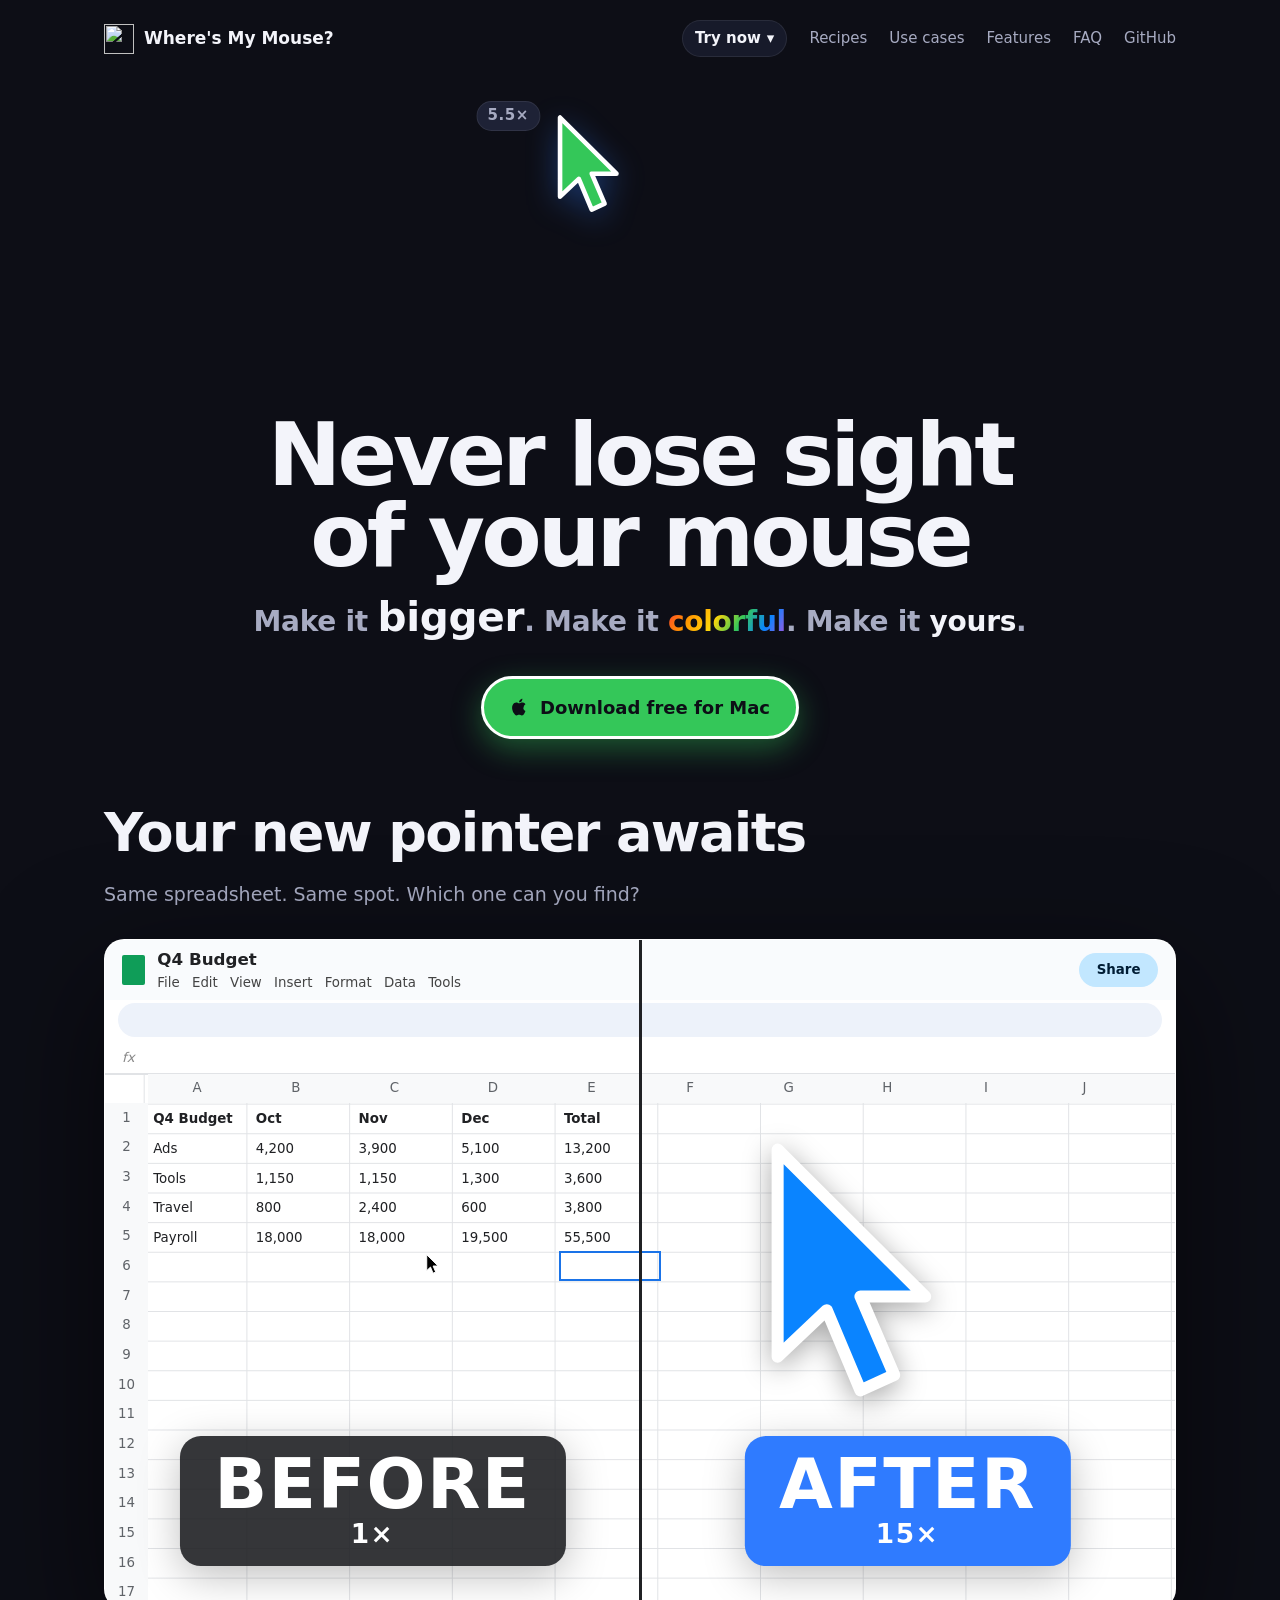
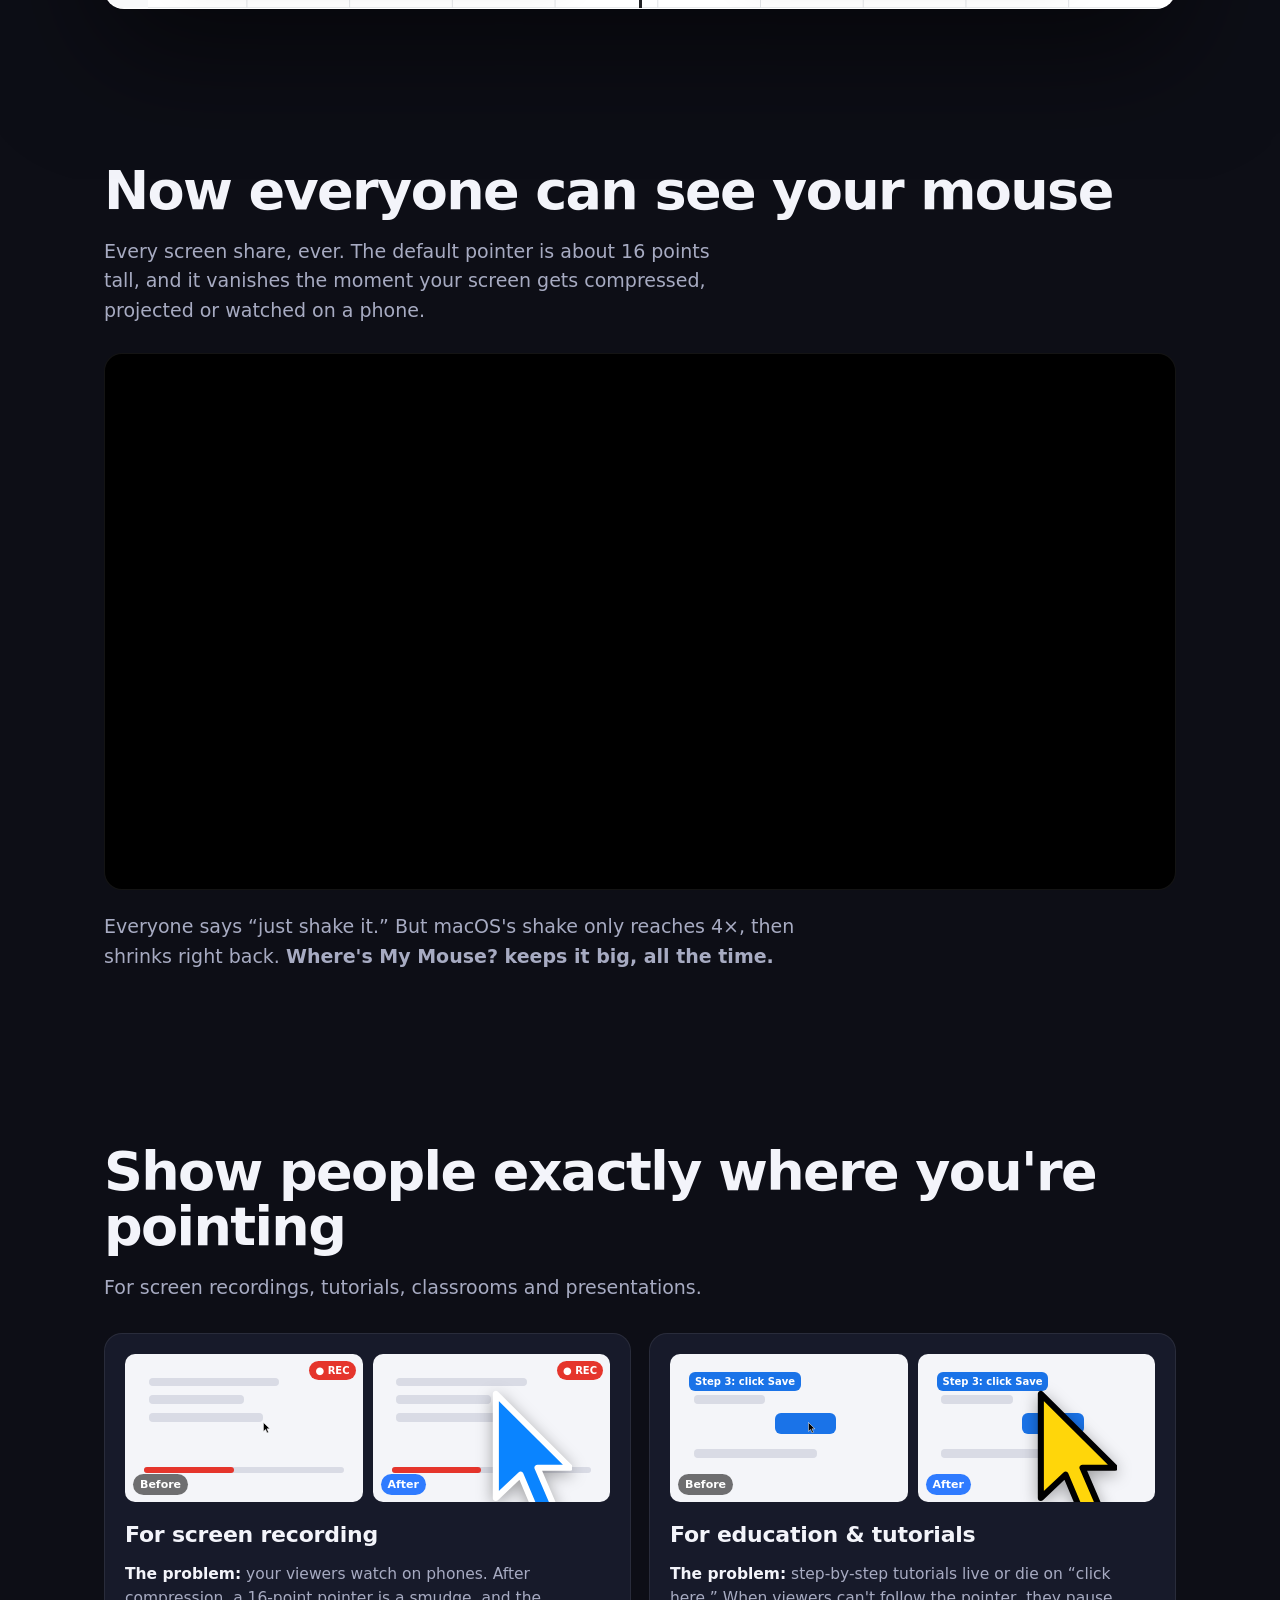
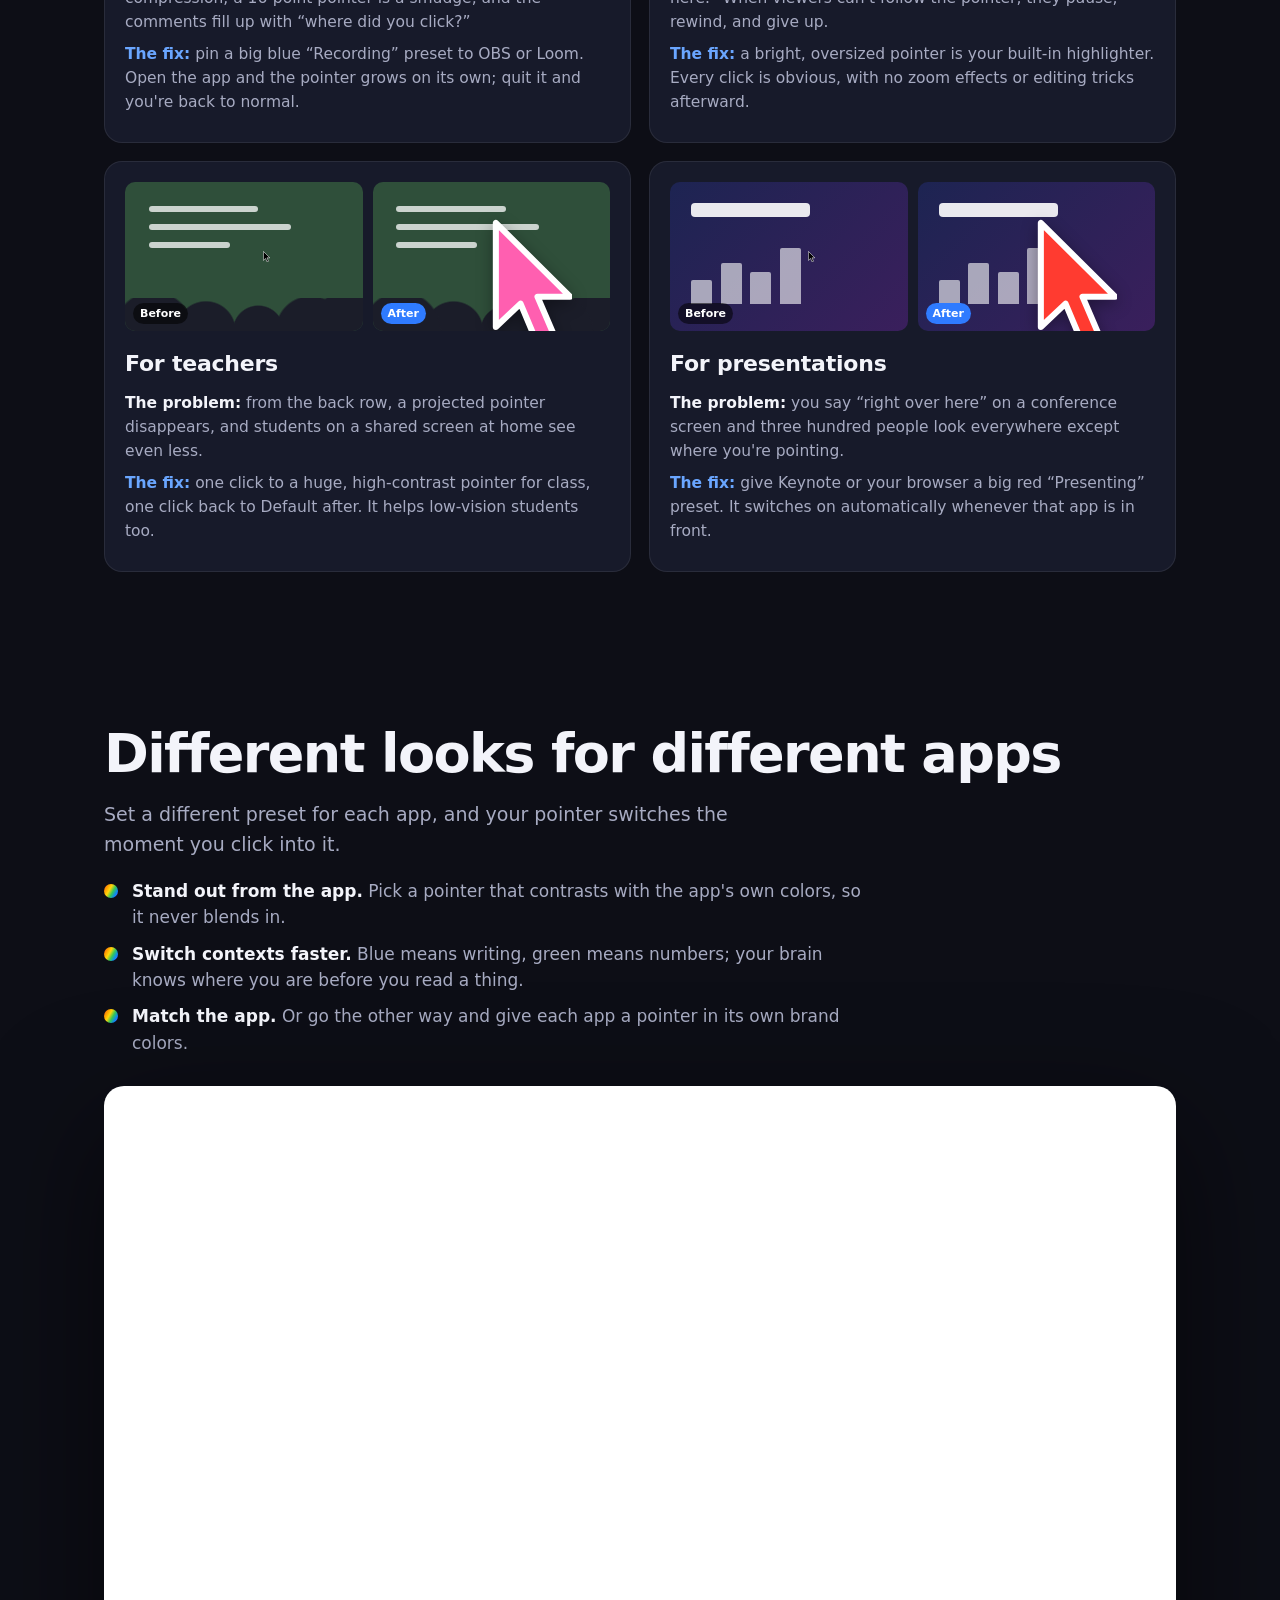
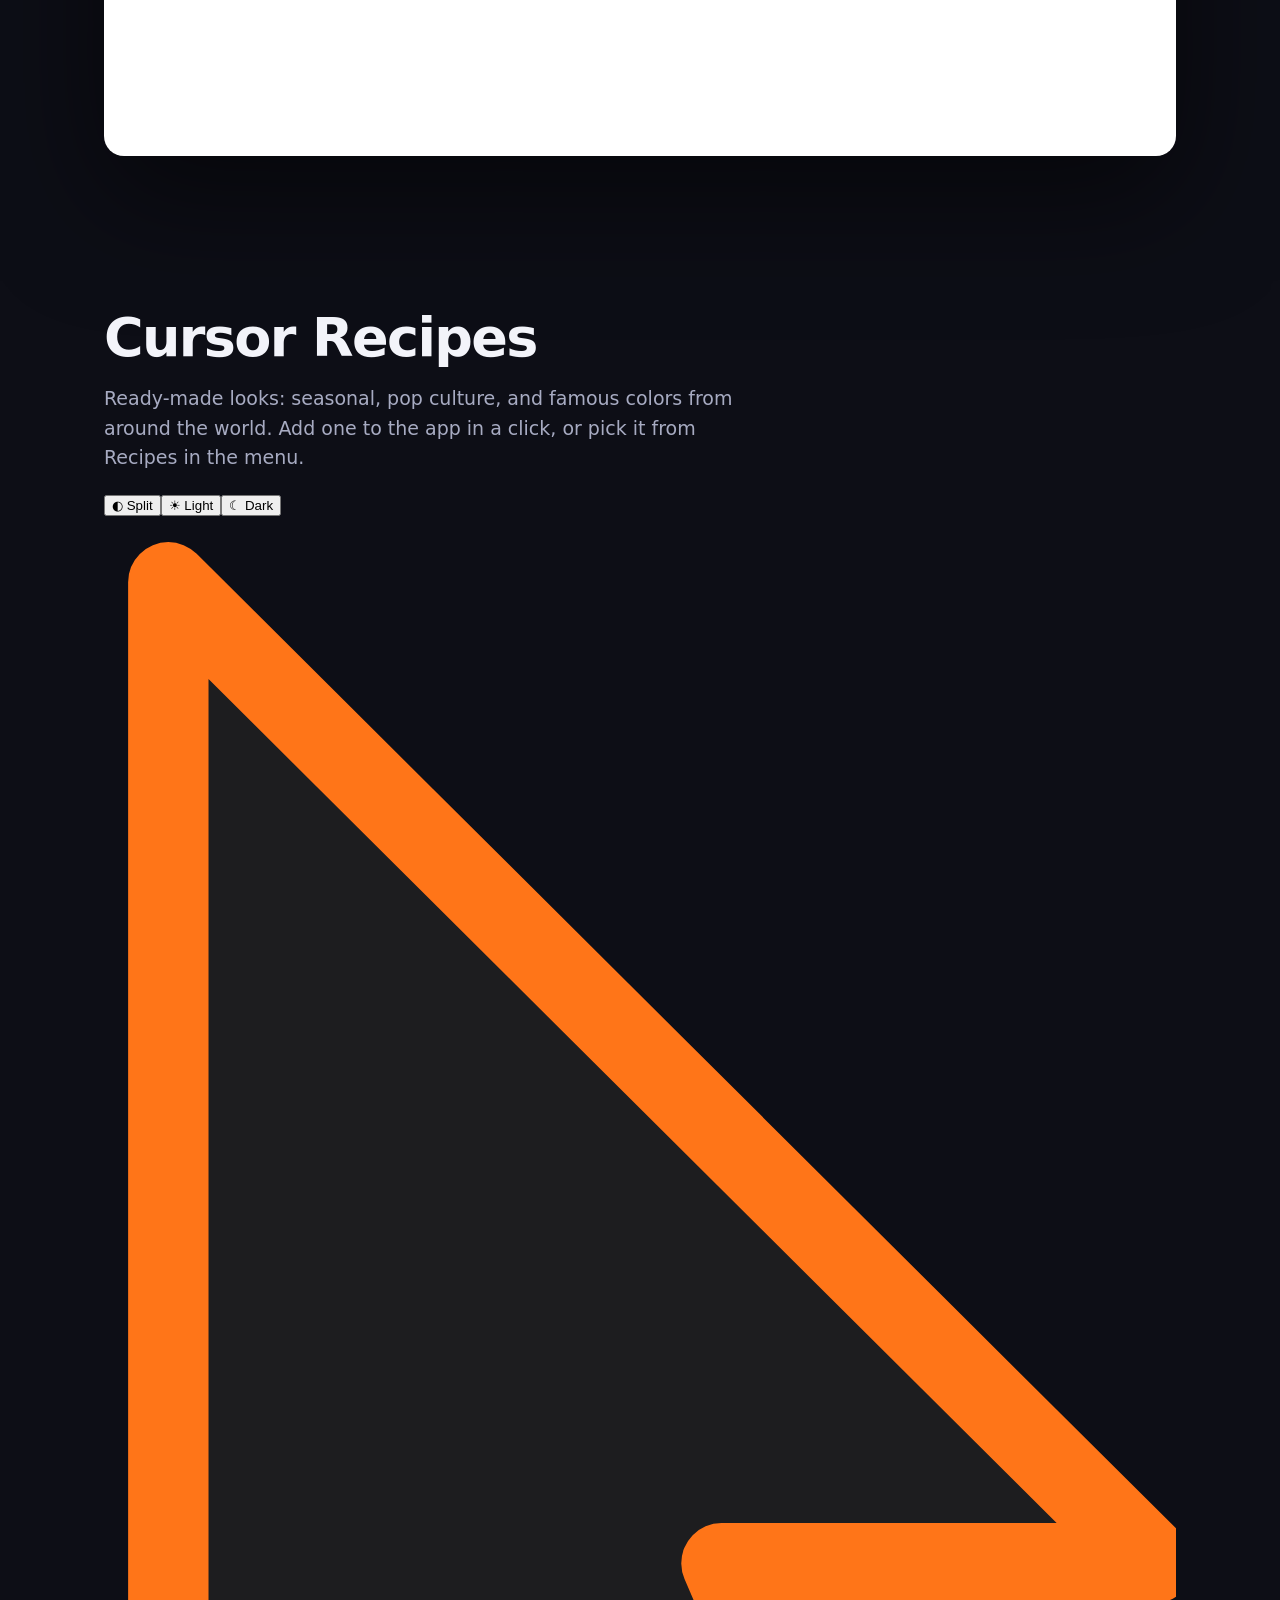
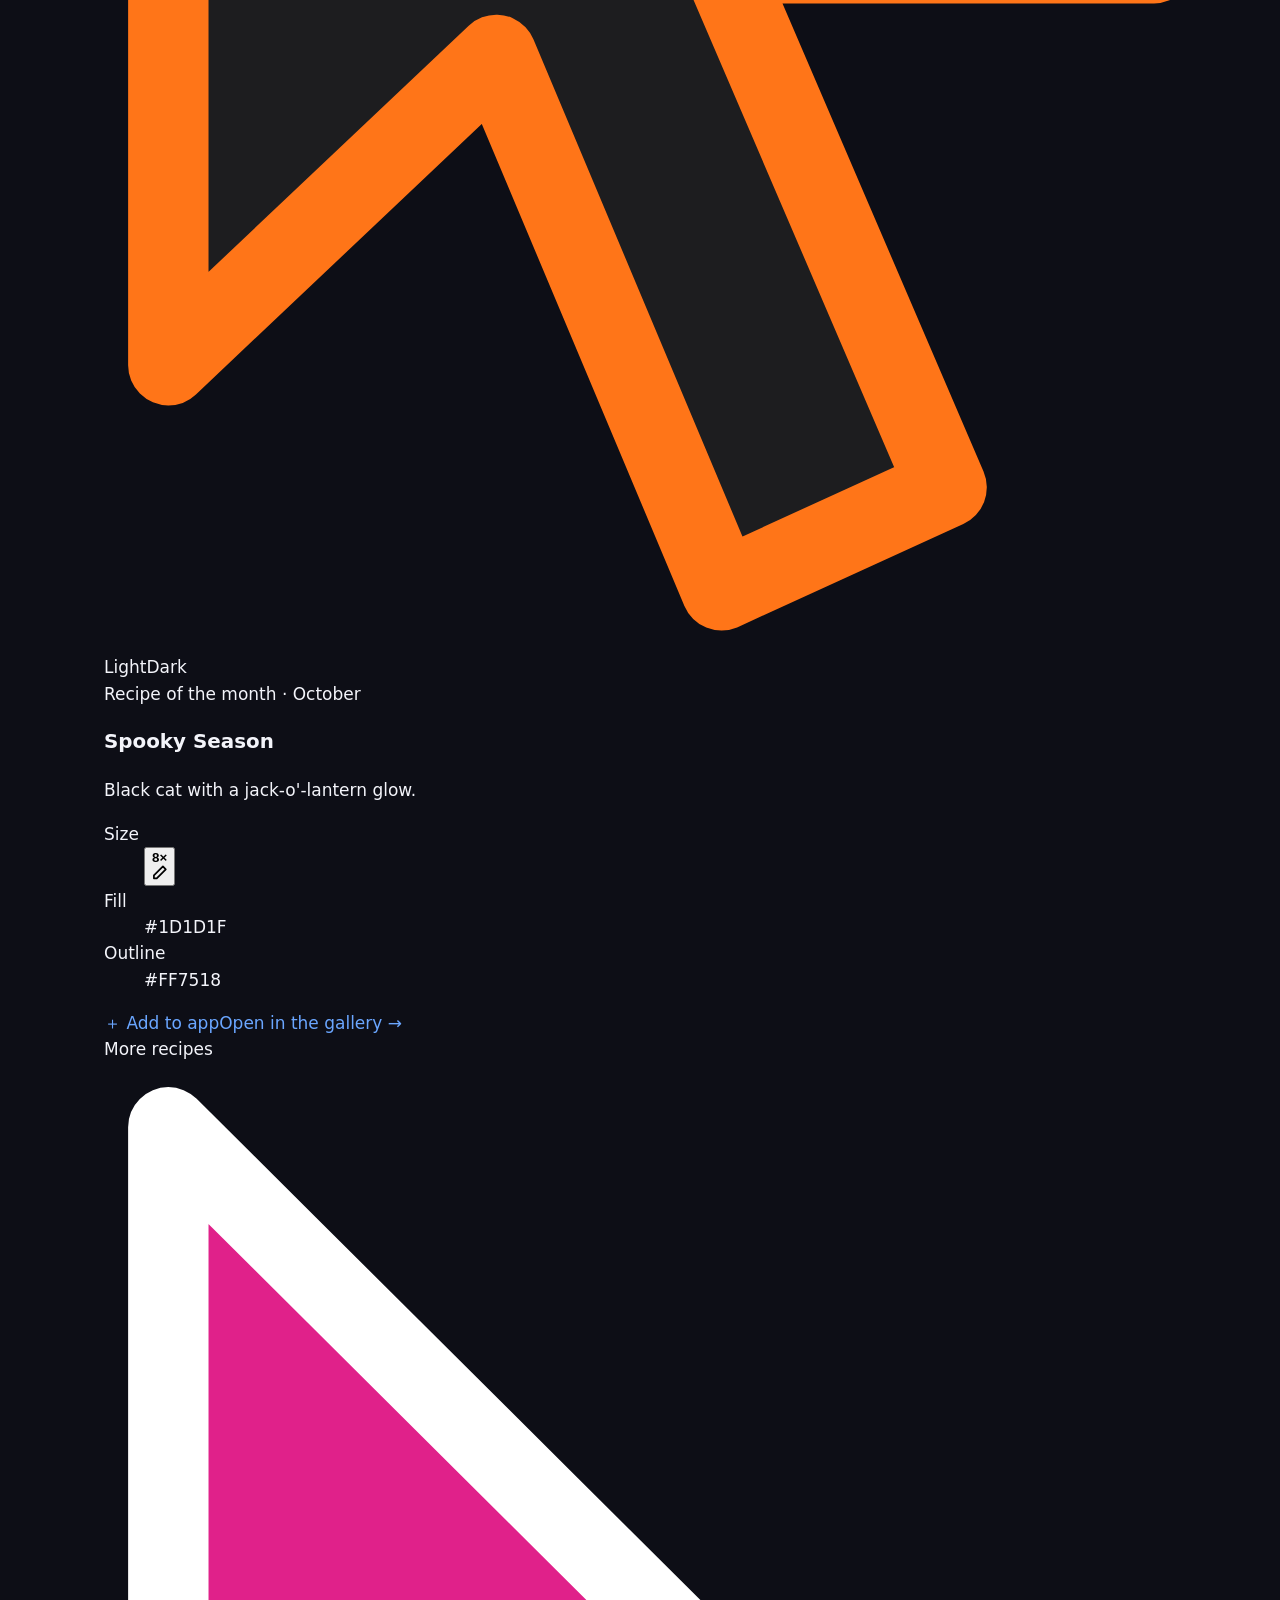
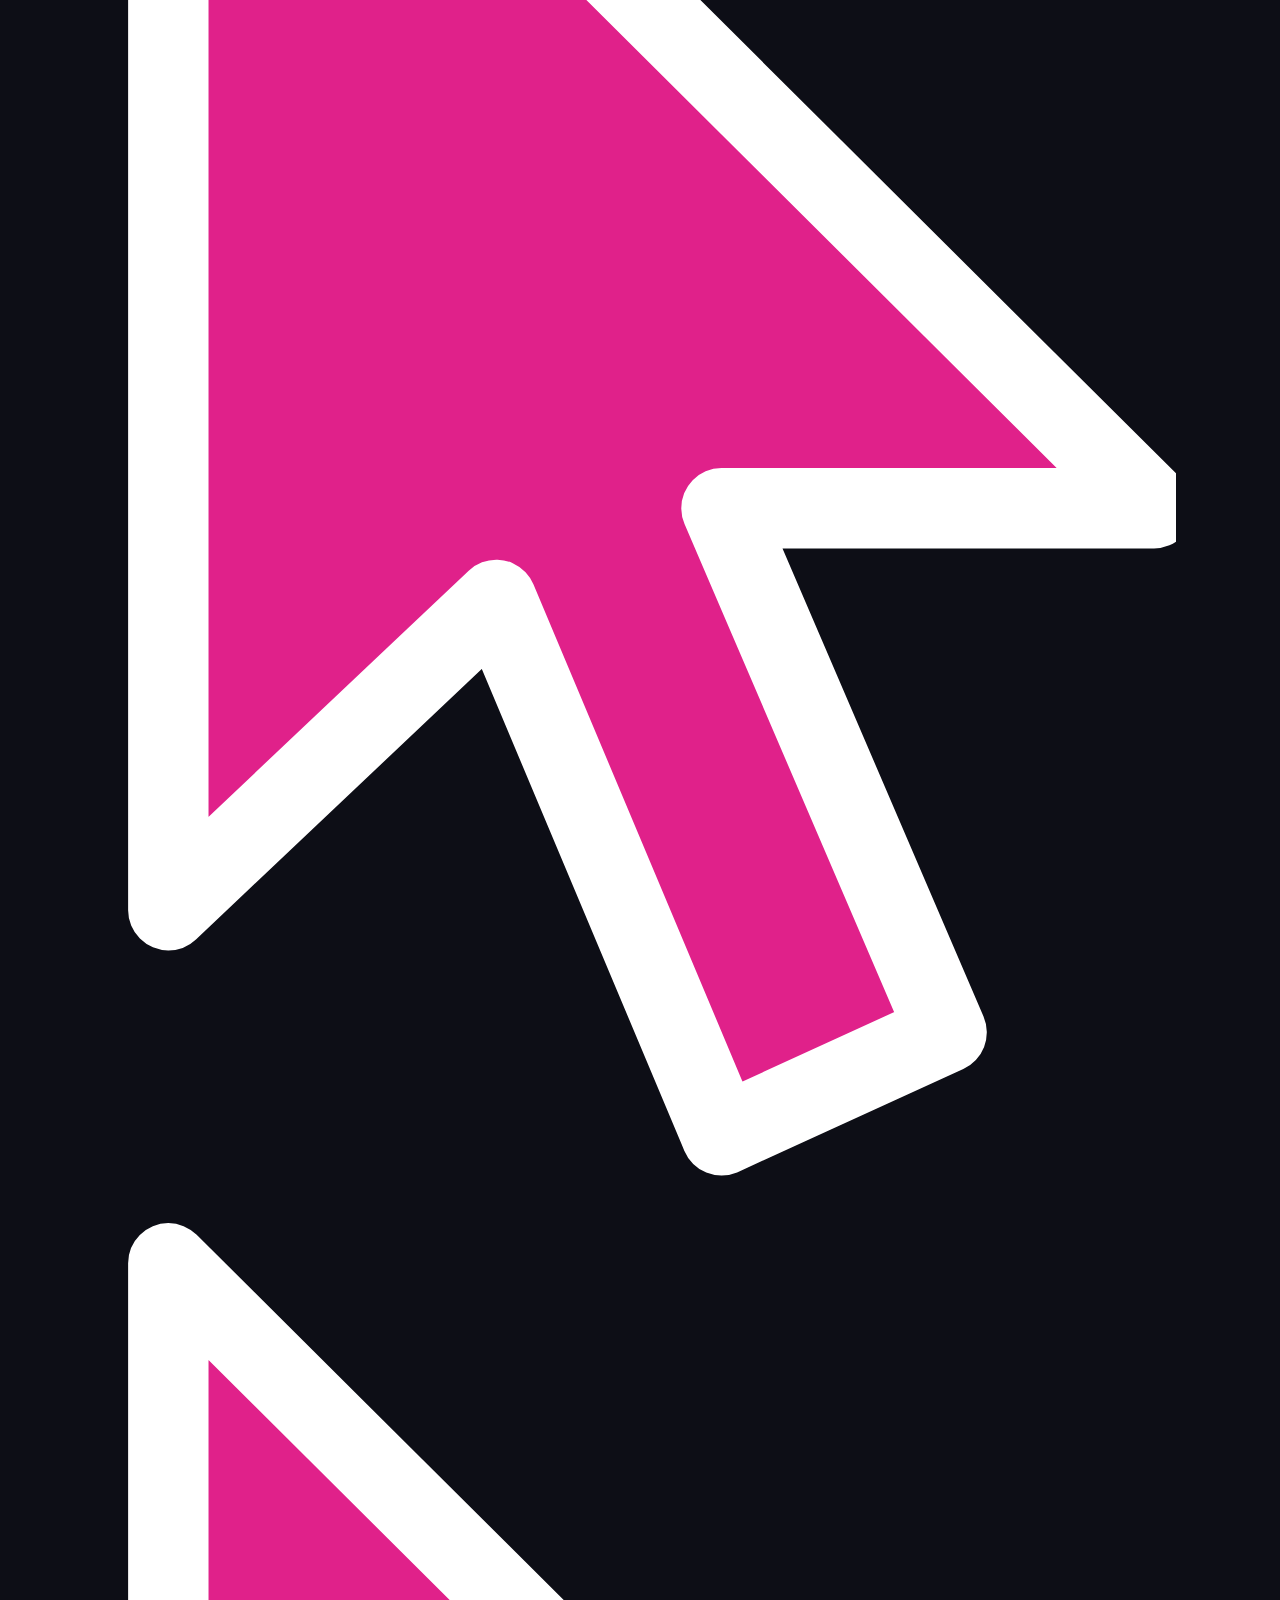
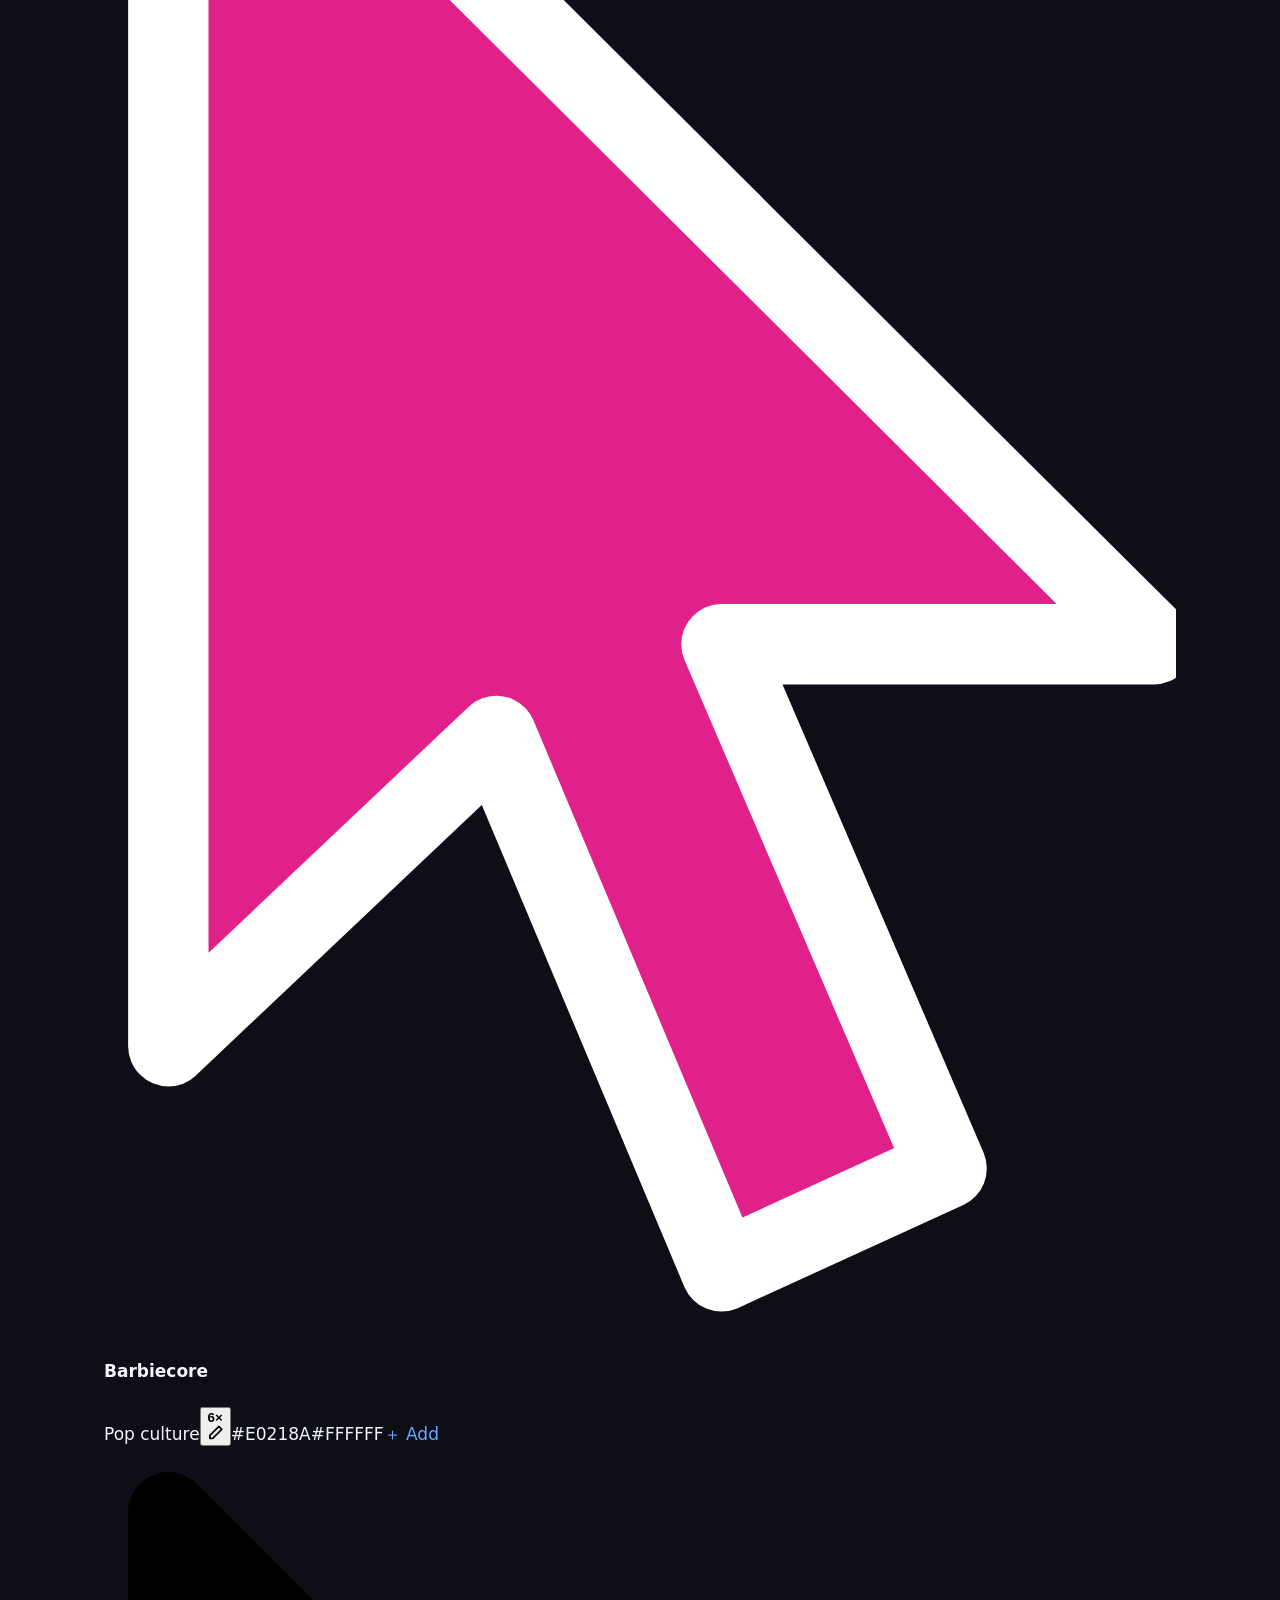
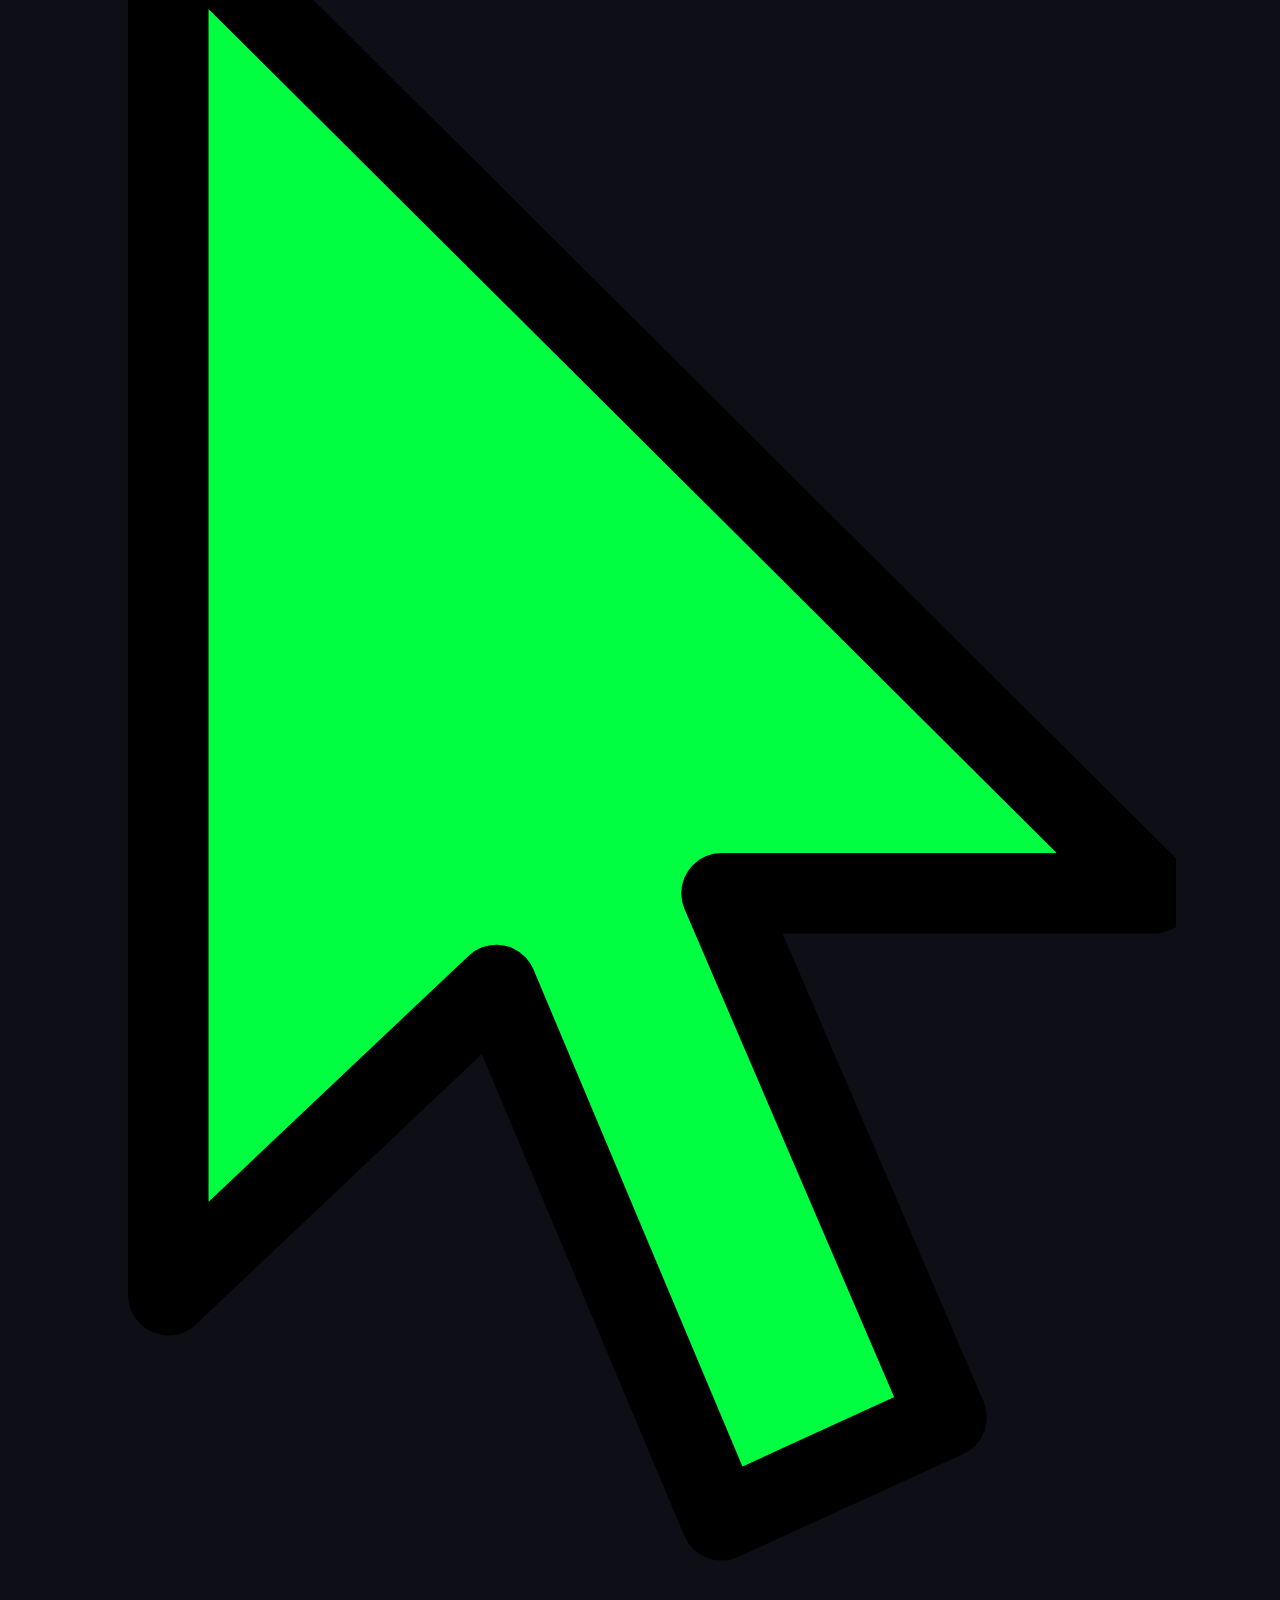
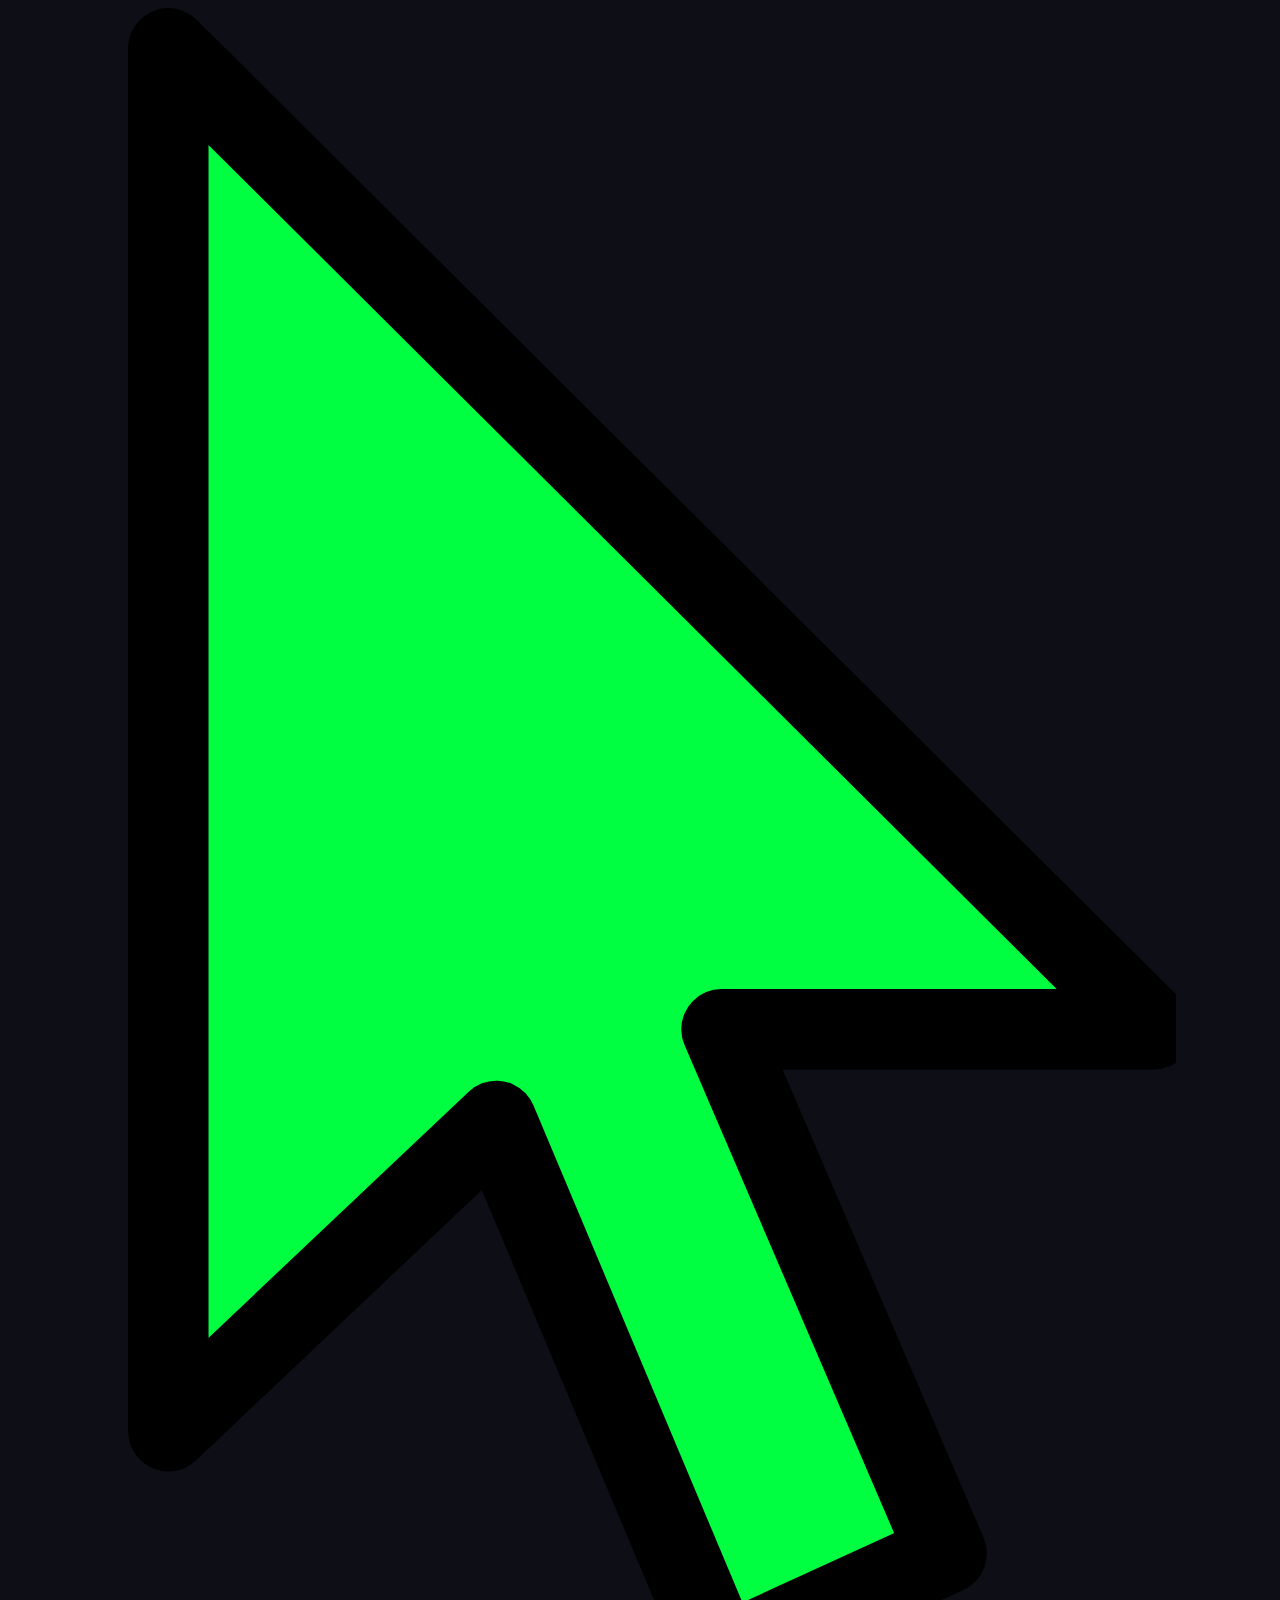
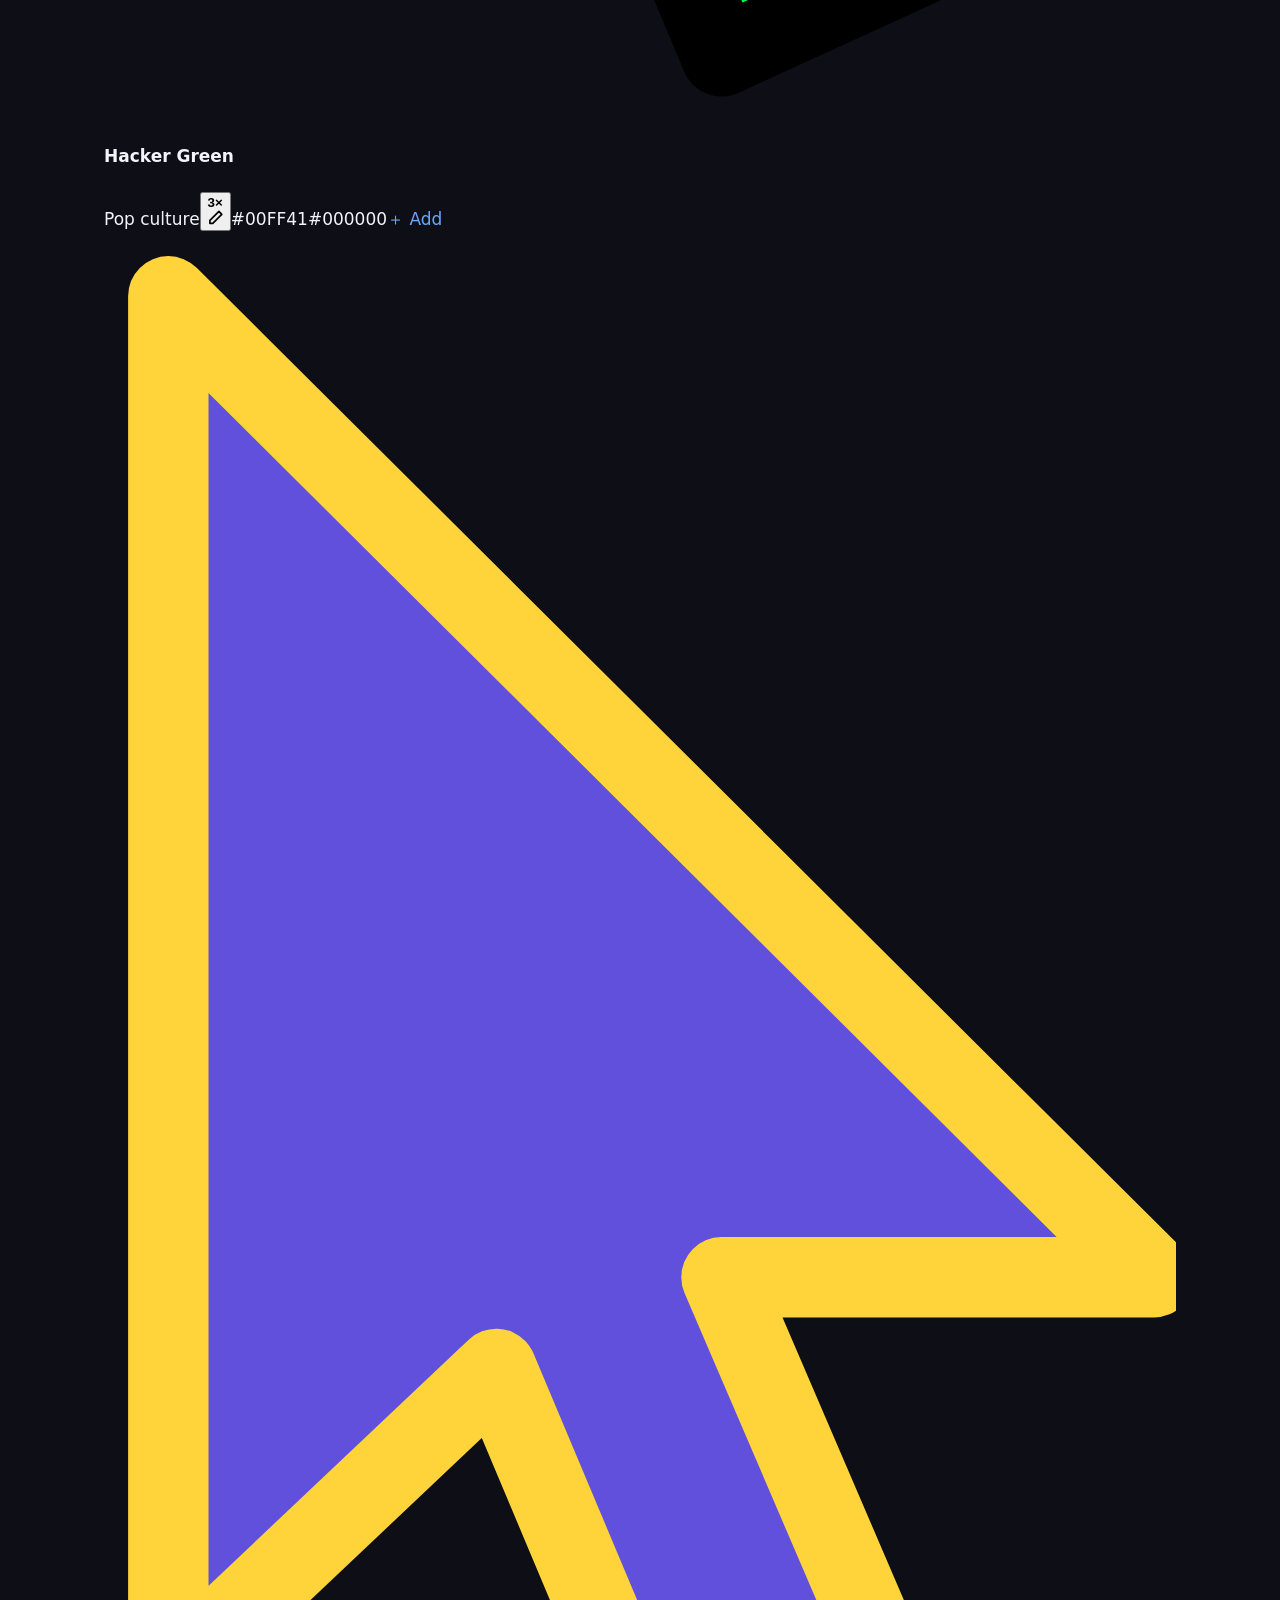
==== commit 2bd89438: "Site: no em dashes; quotes, answer box, pitch and cards as separated panels Co-Authored-By: Claude O" ====
--- a/site/index.html
+++ b/site/index.html
@@ -13,7 +13,7 @@
 </script>
 
 <meta name="viewport" content="width=device-width, initial-scale=1">
-<title>Where's My Mouse? — Make your Mac's pointer impossible to miss</title>
+<title>Where's My Mouse? Make your Mac's pointer impossible to miss</title>
 <meta name="description" content="A free, open-source macOS menu bar app that makes your mouse pointer up to 30× bigger, in any color, with one-click presets and per-app rules. For screen recordings, demos and video calls.">
 <link rel="icon" href="/favicon.ico" sizes="48x48">
 <link rel="icon" type="image/png" sizes="192x192" href="assets/favicon-192.png">
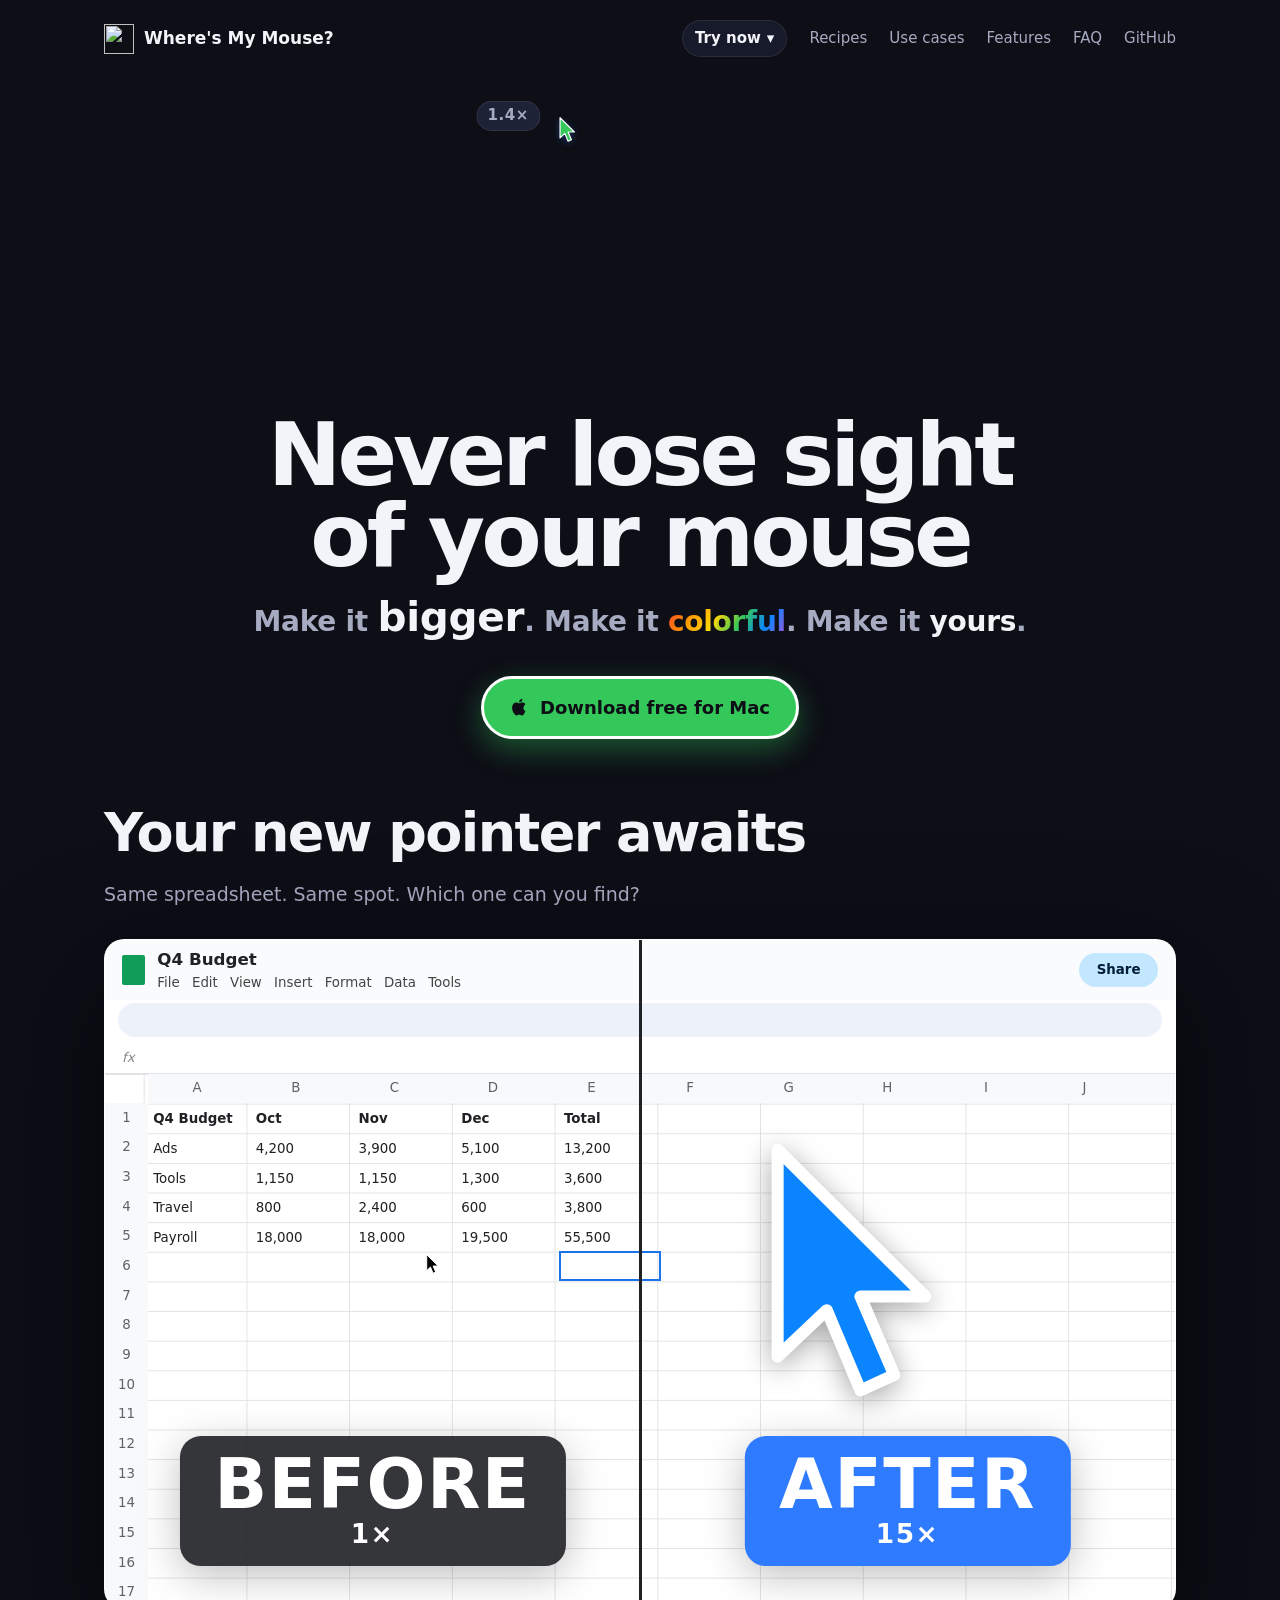
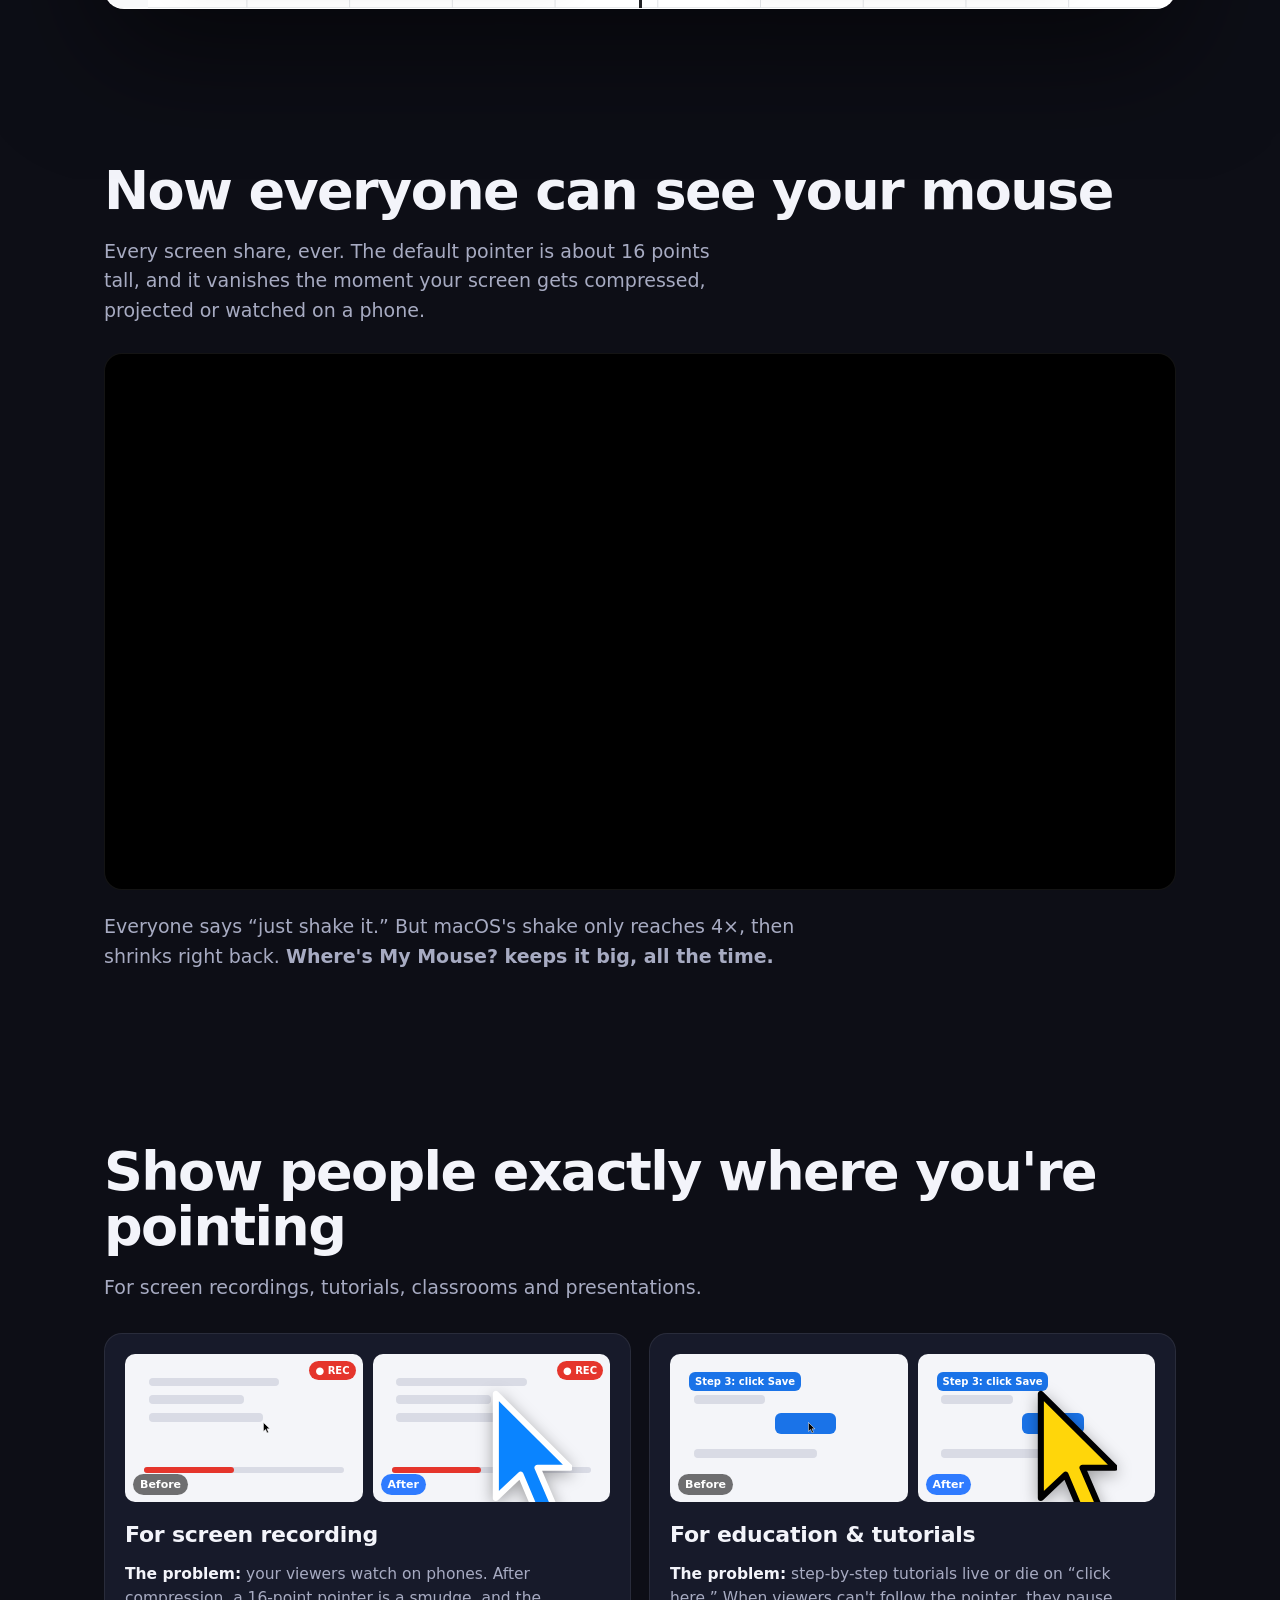
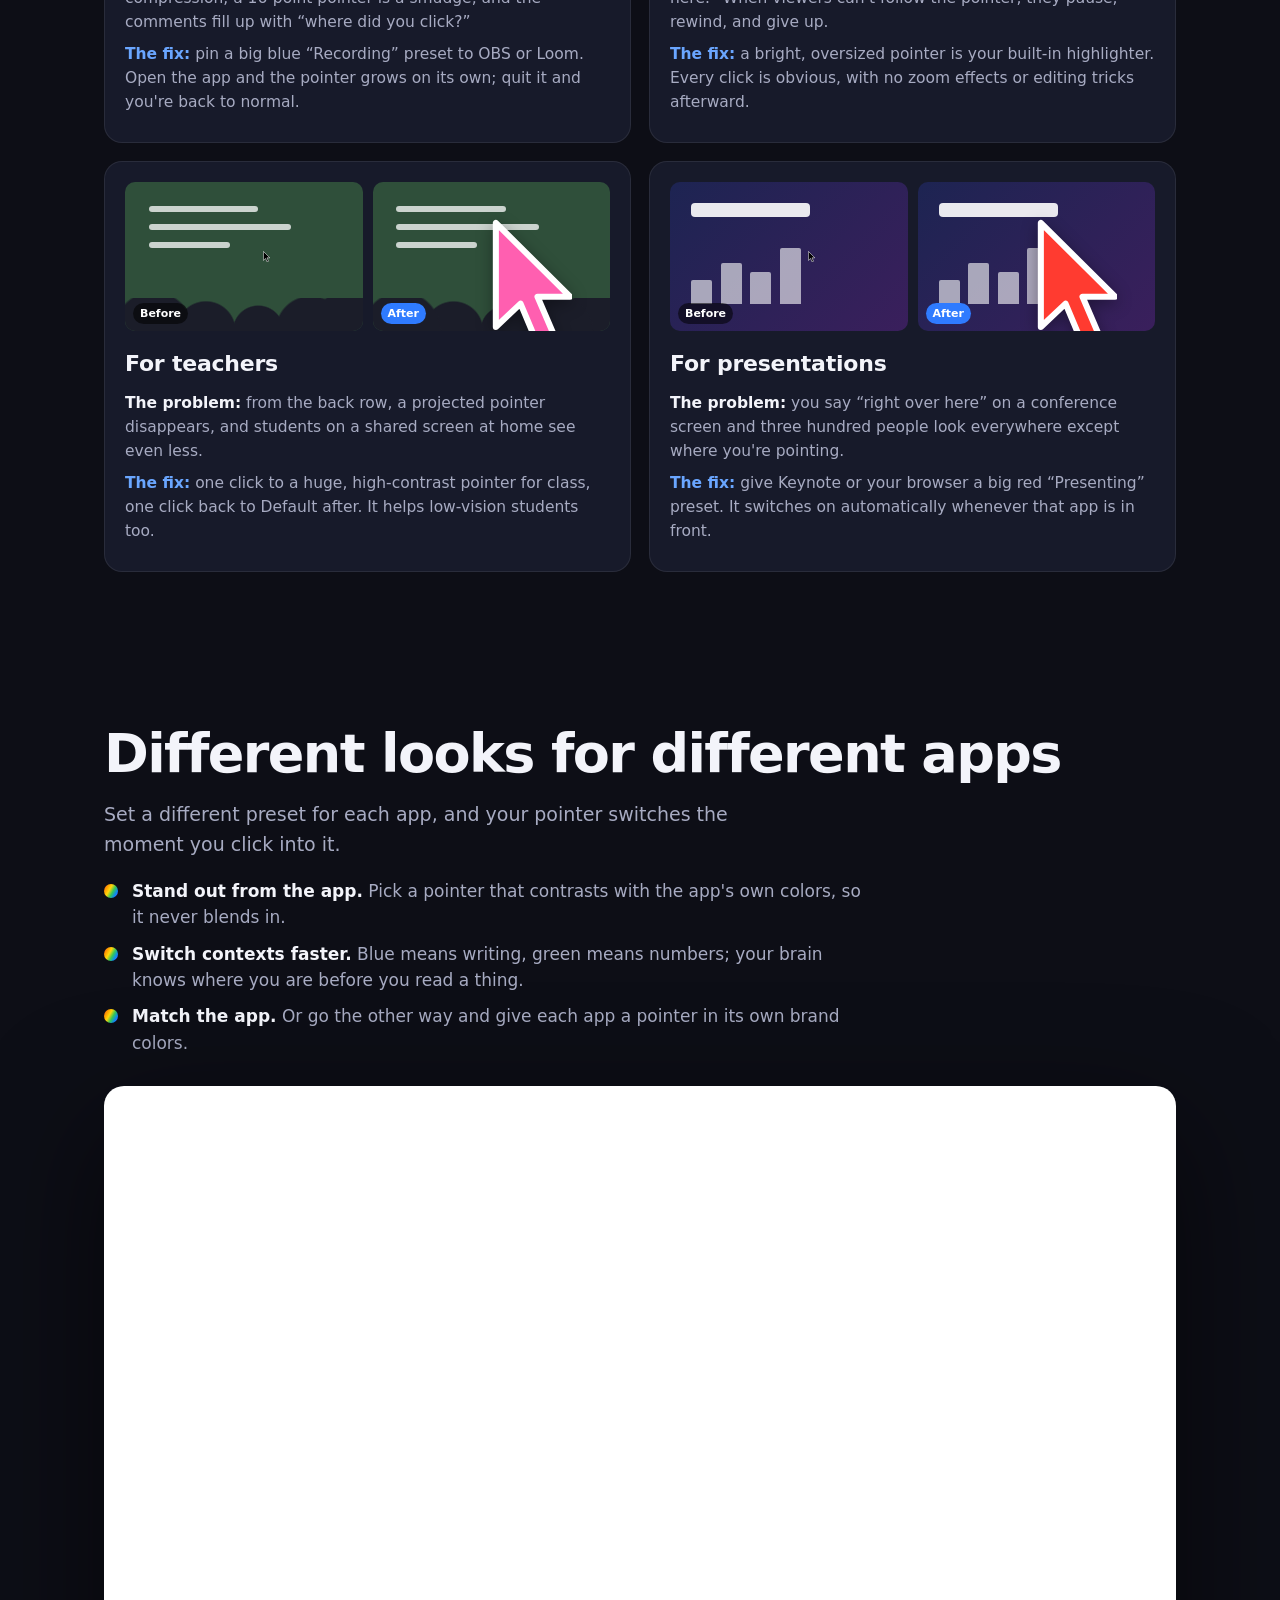
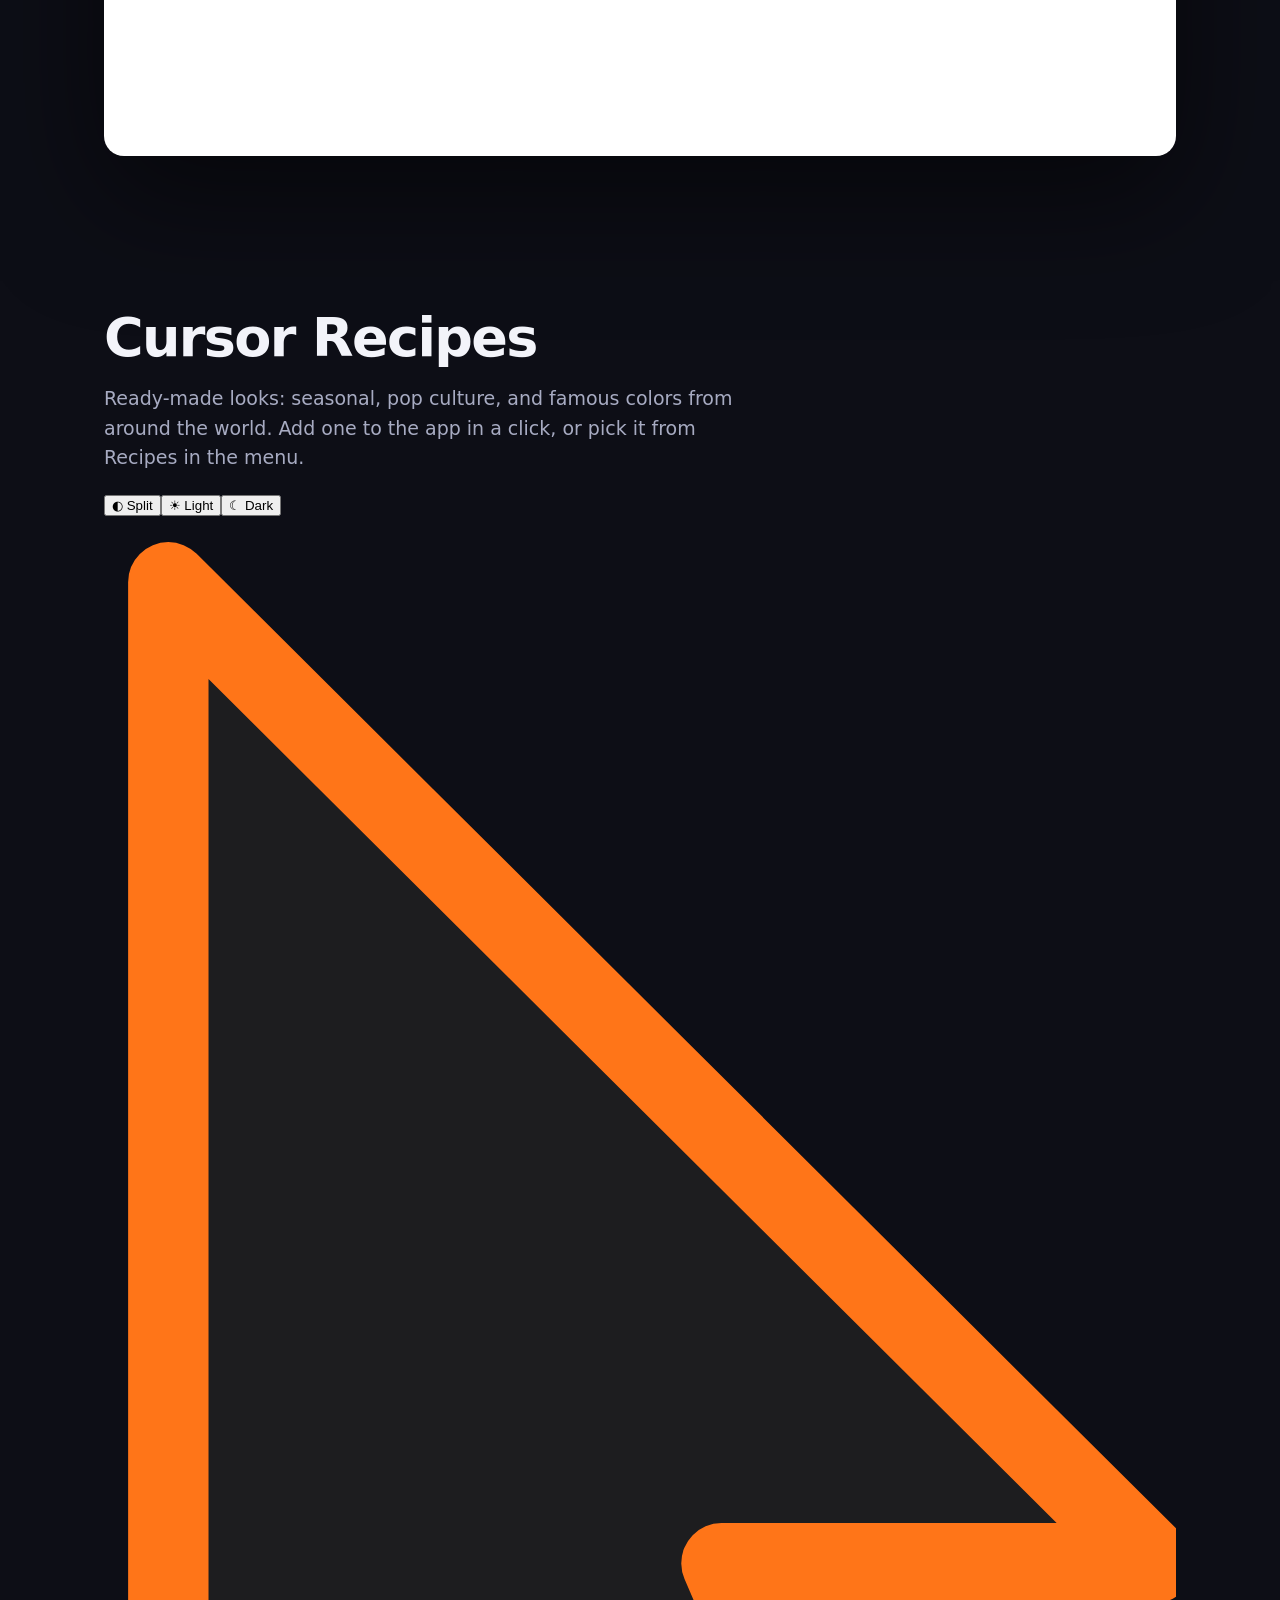
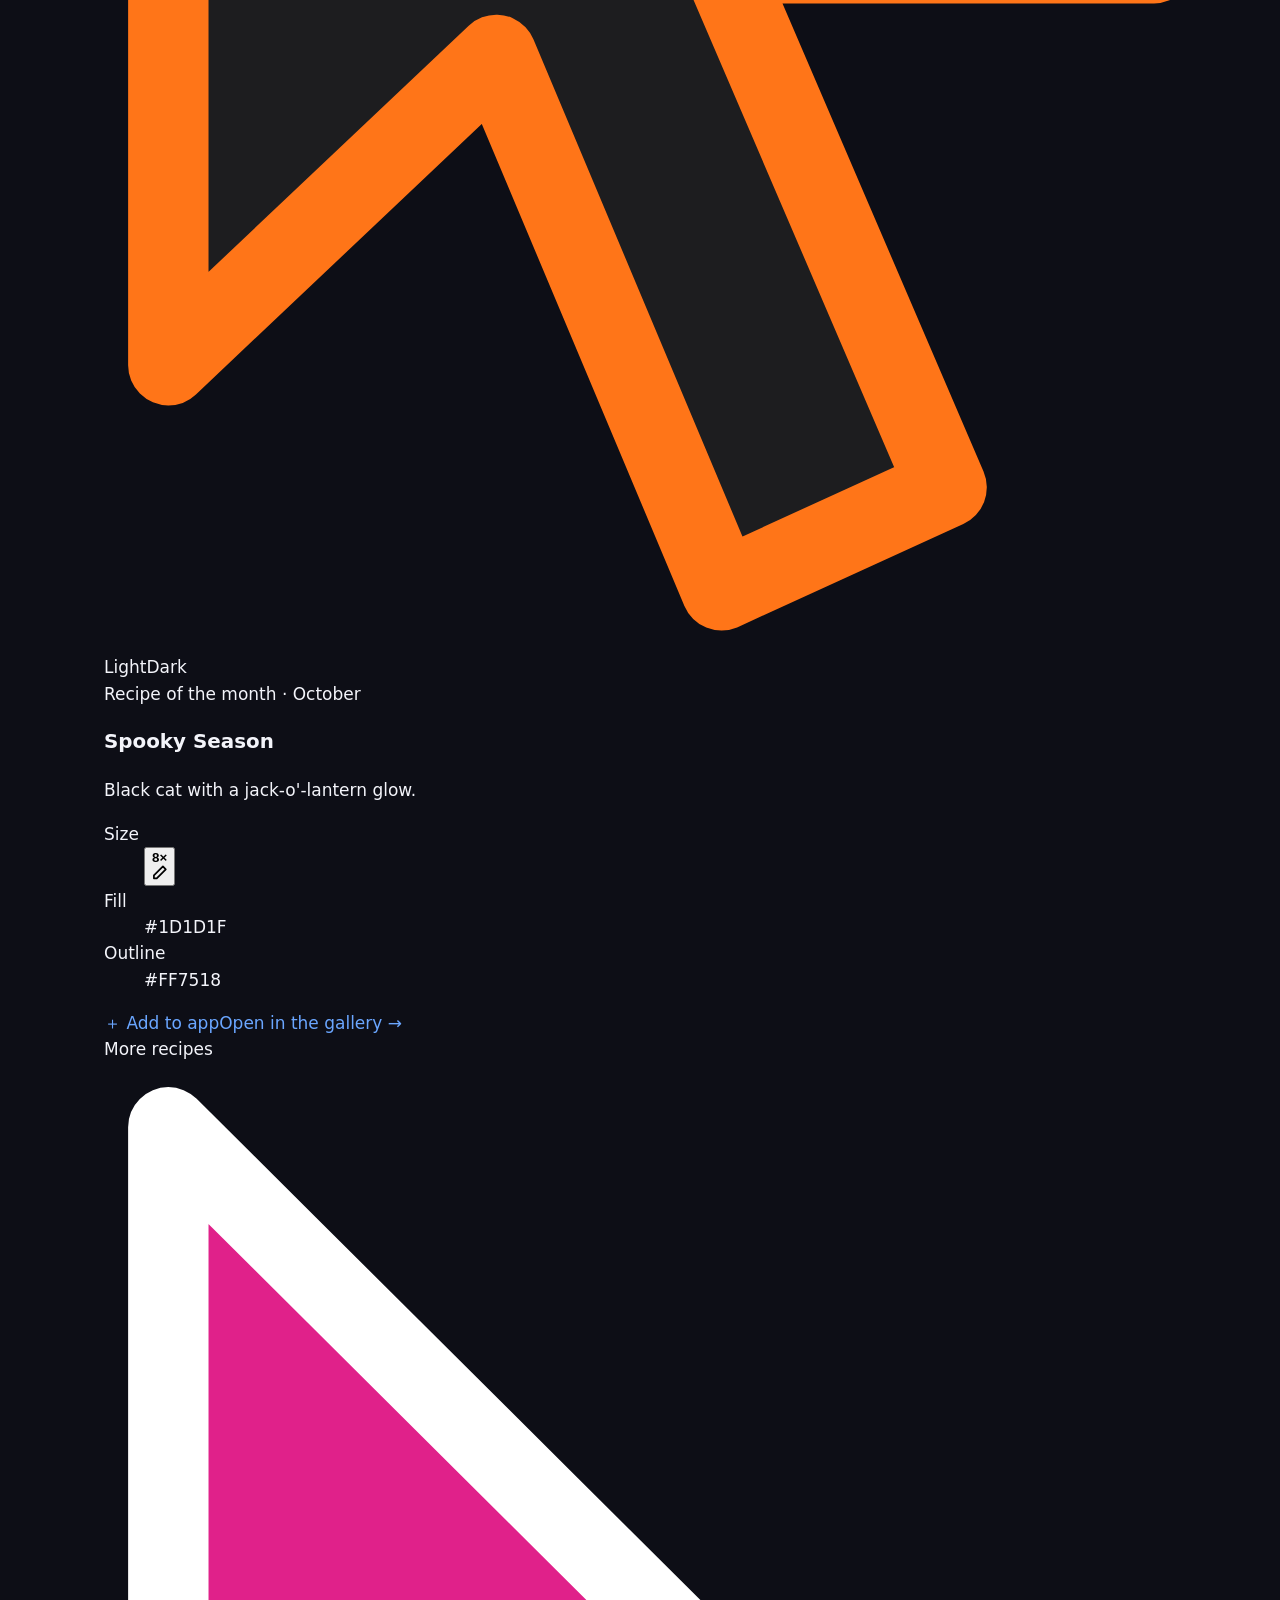
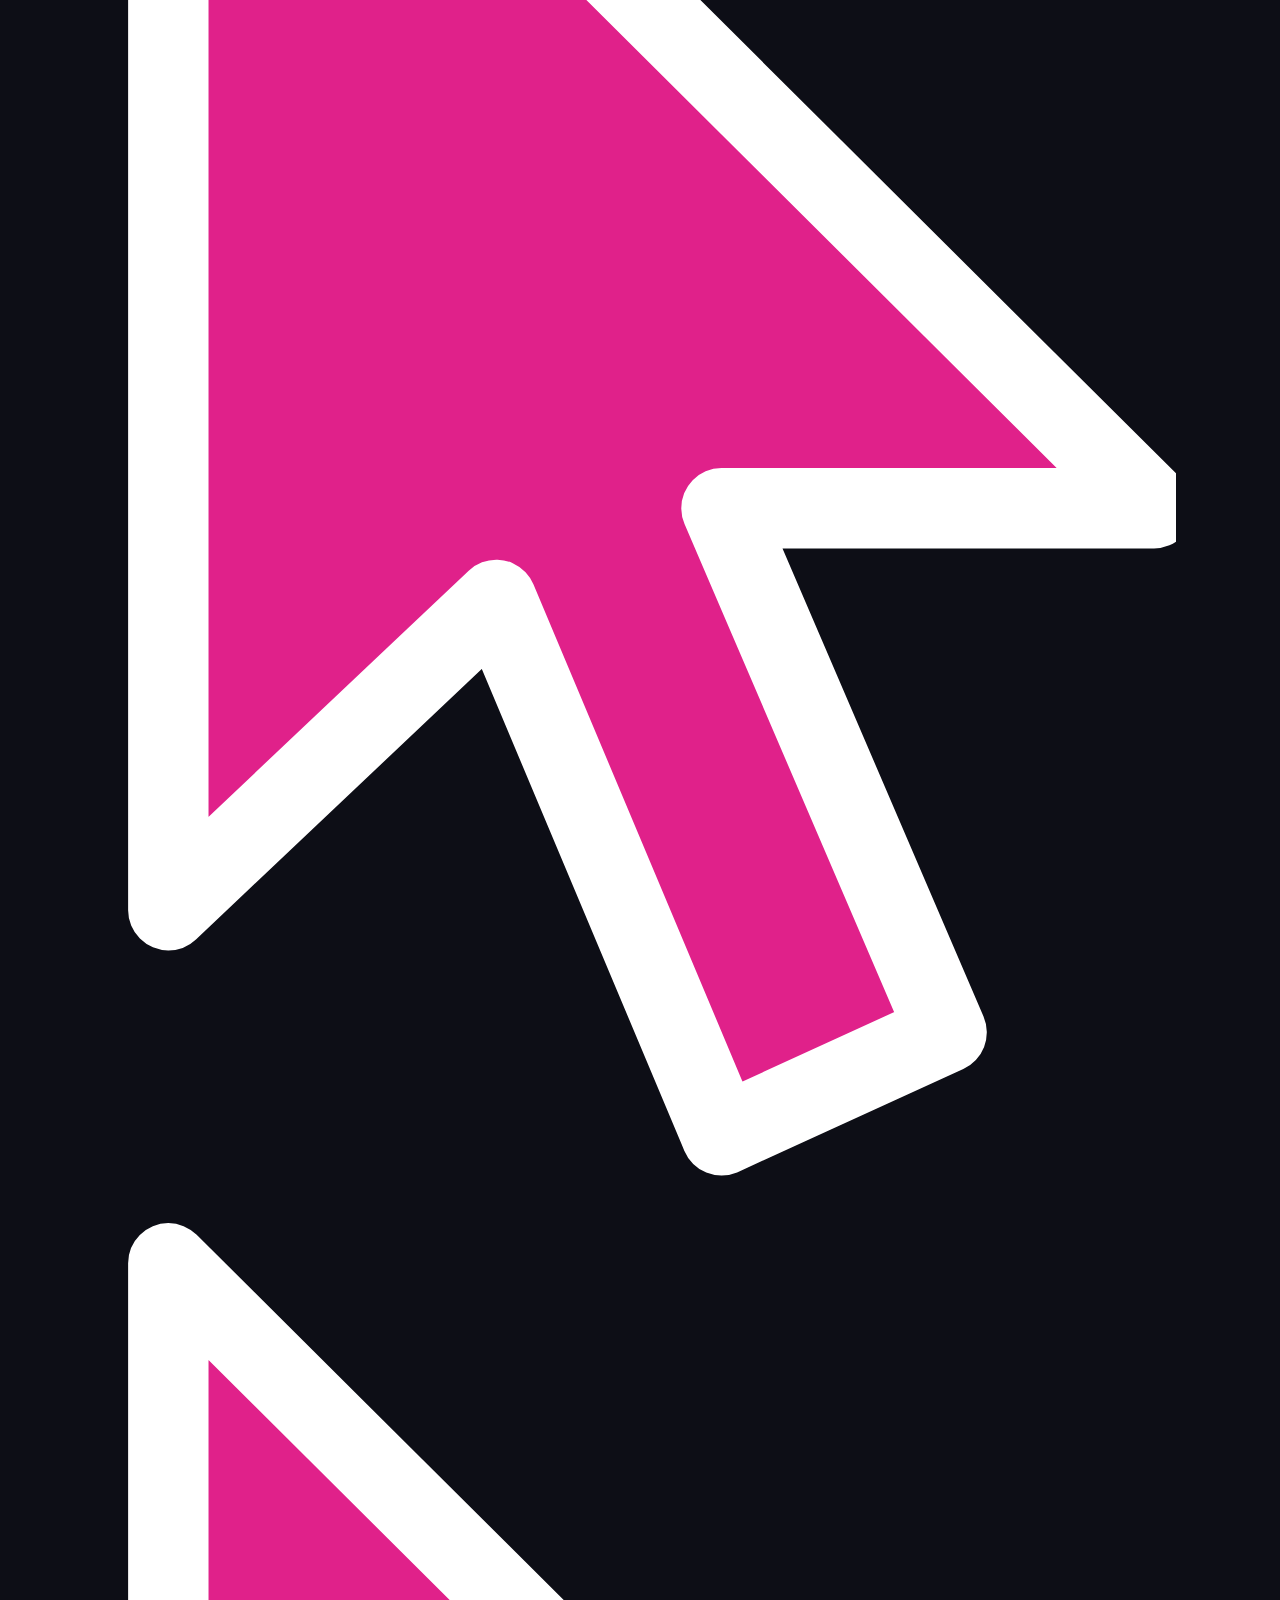
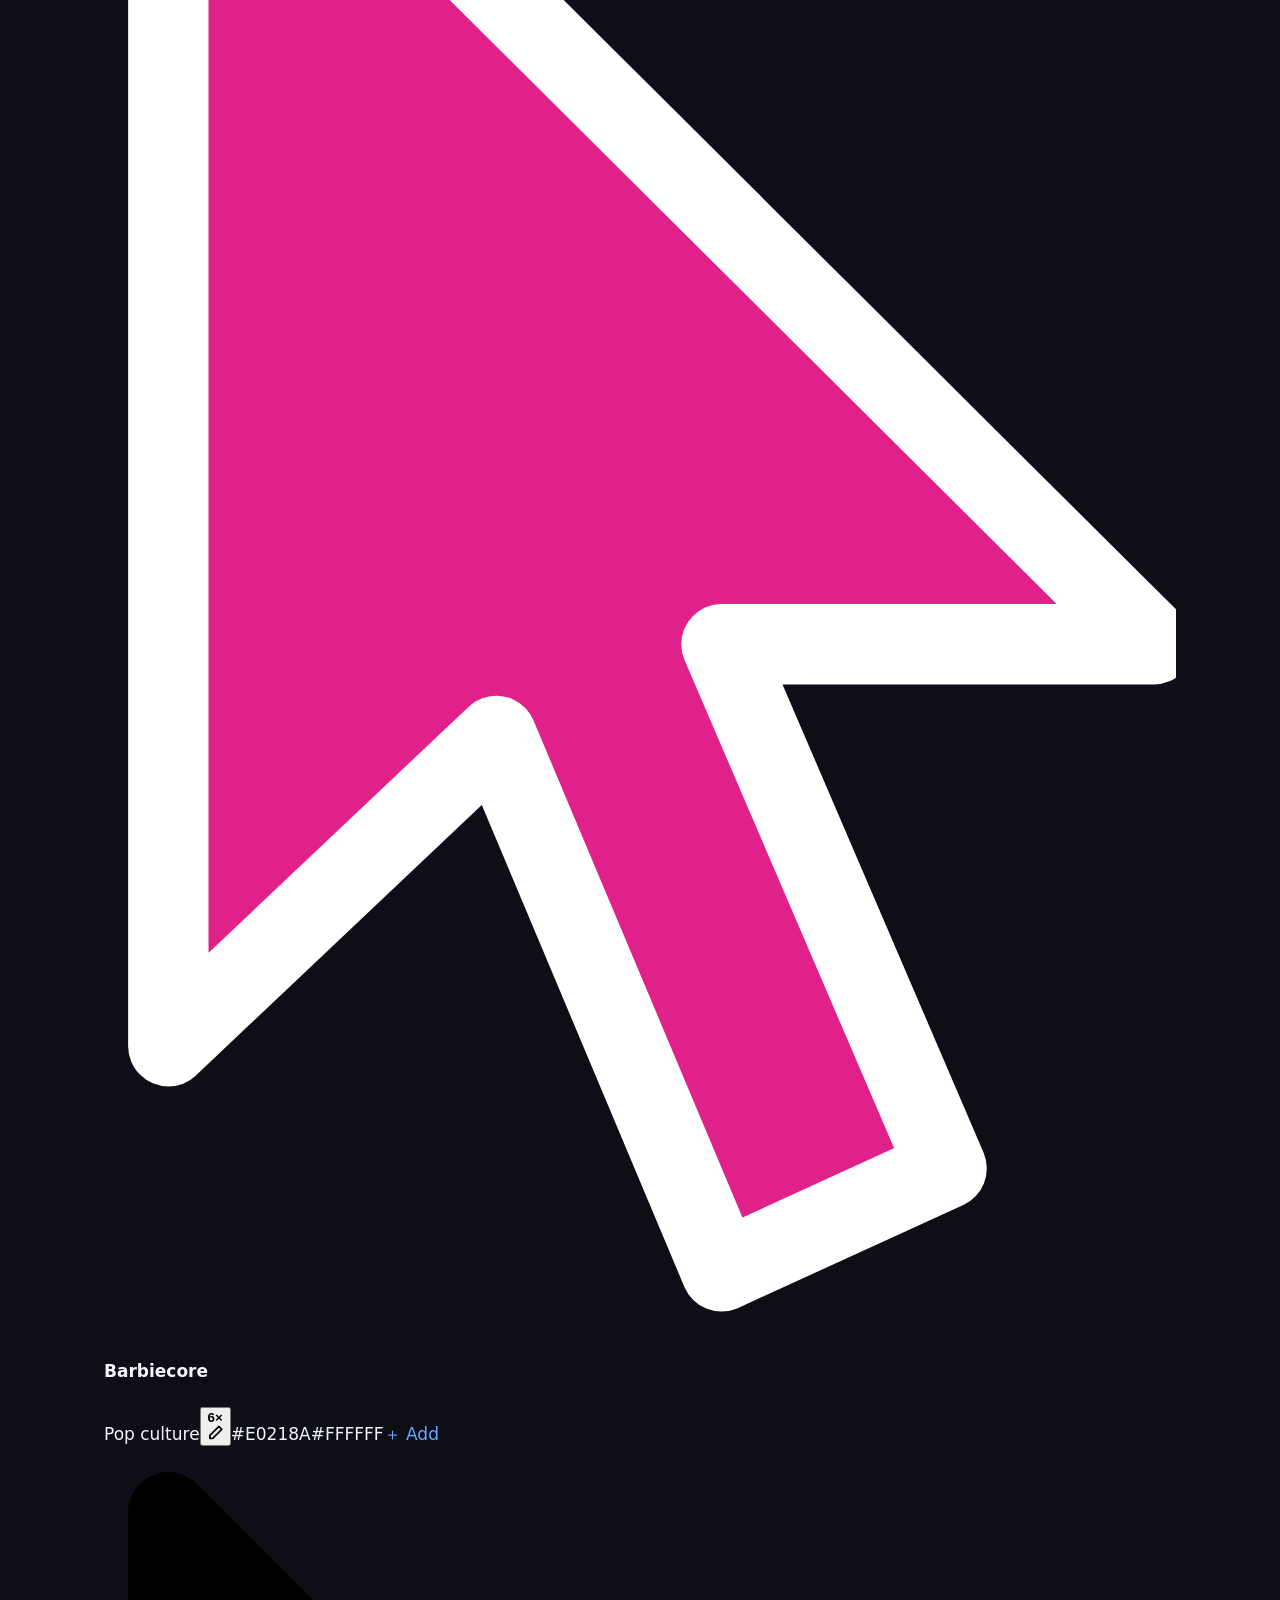
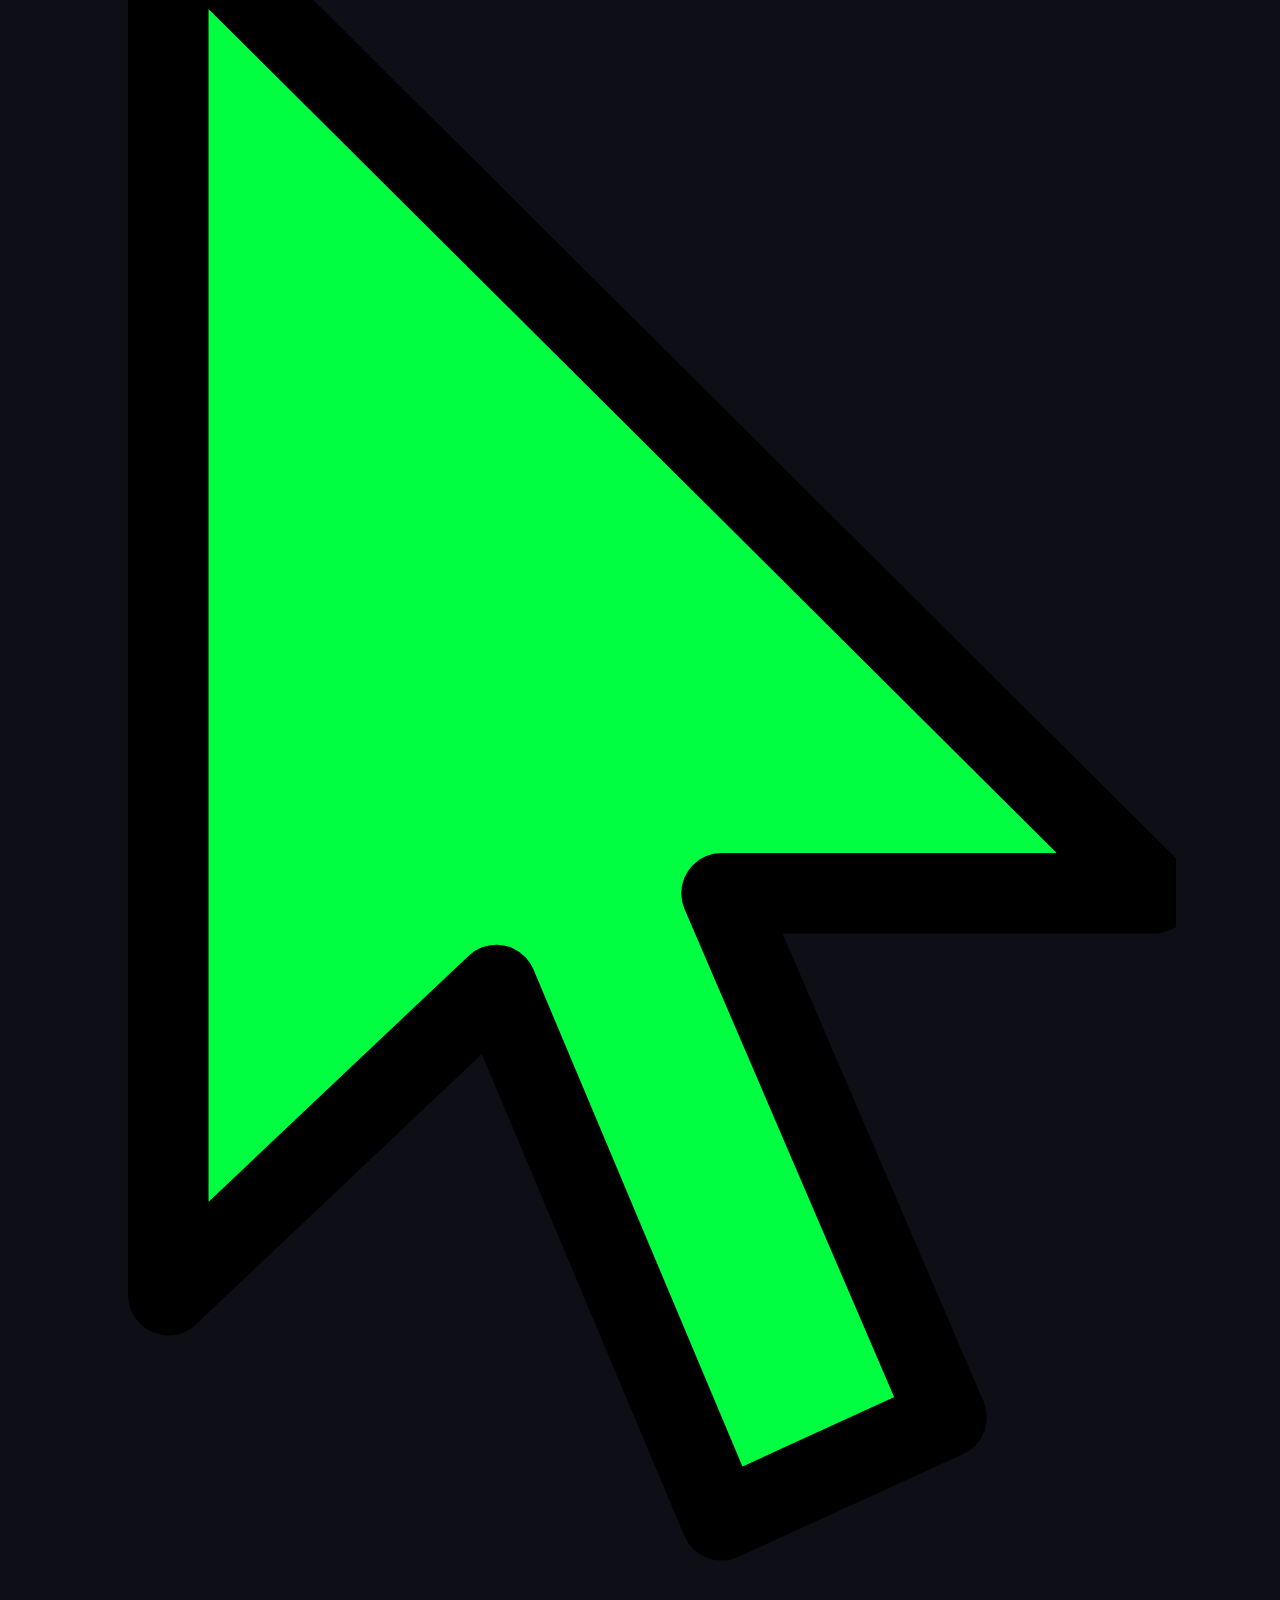
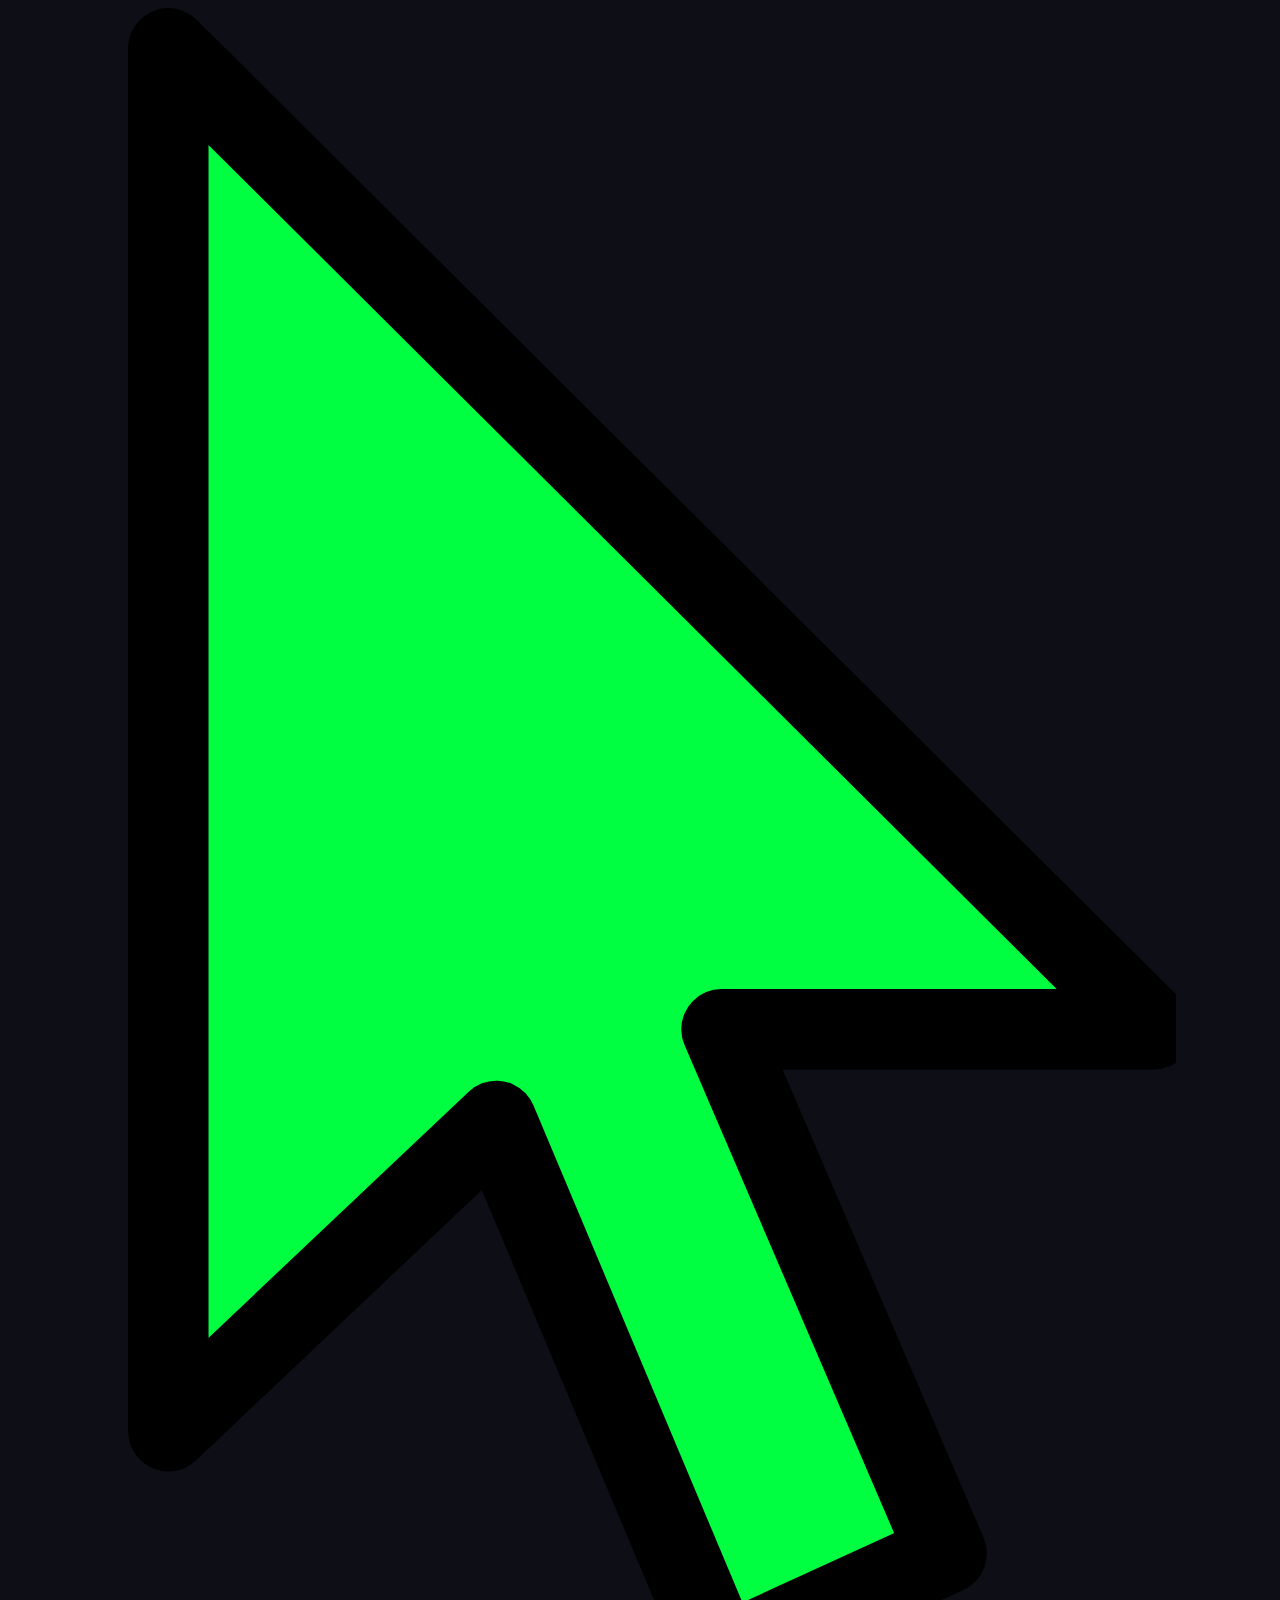
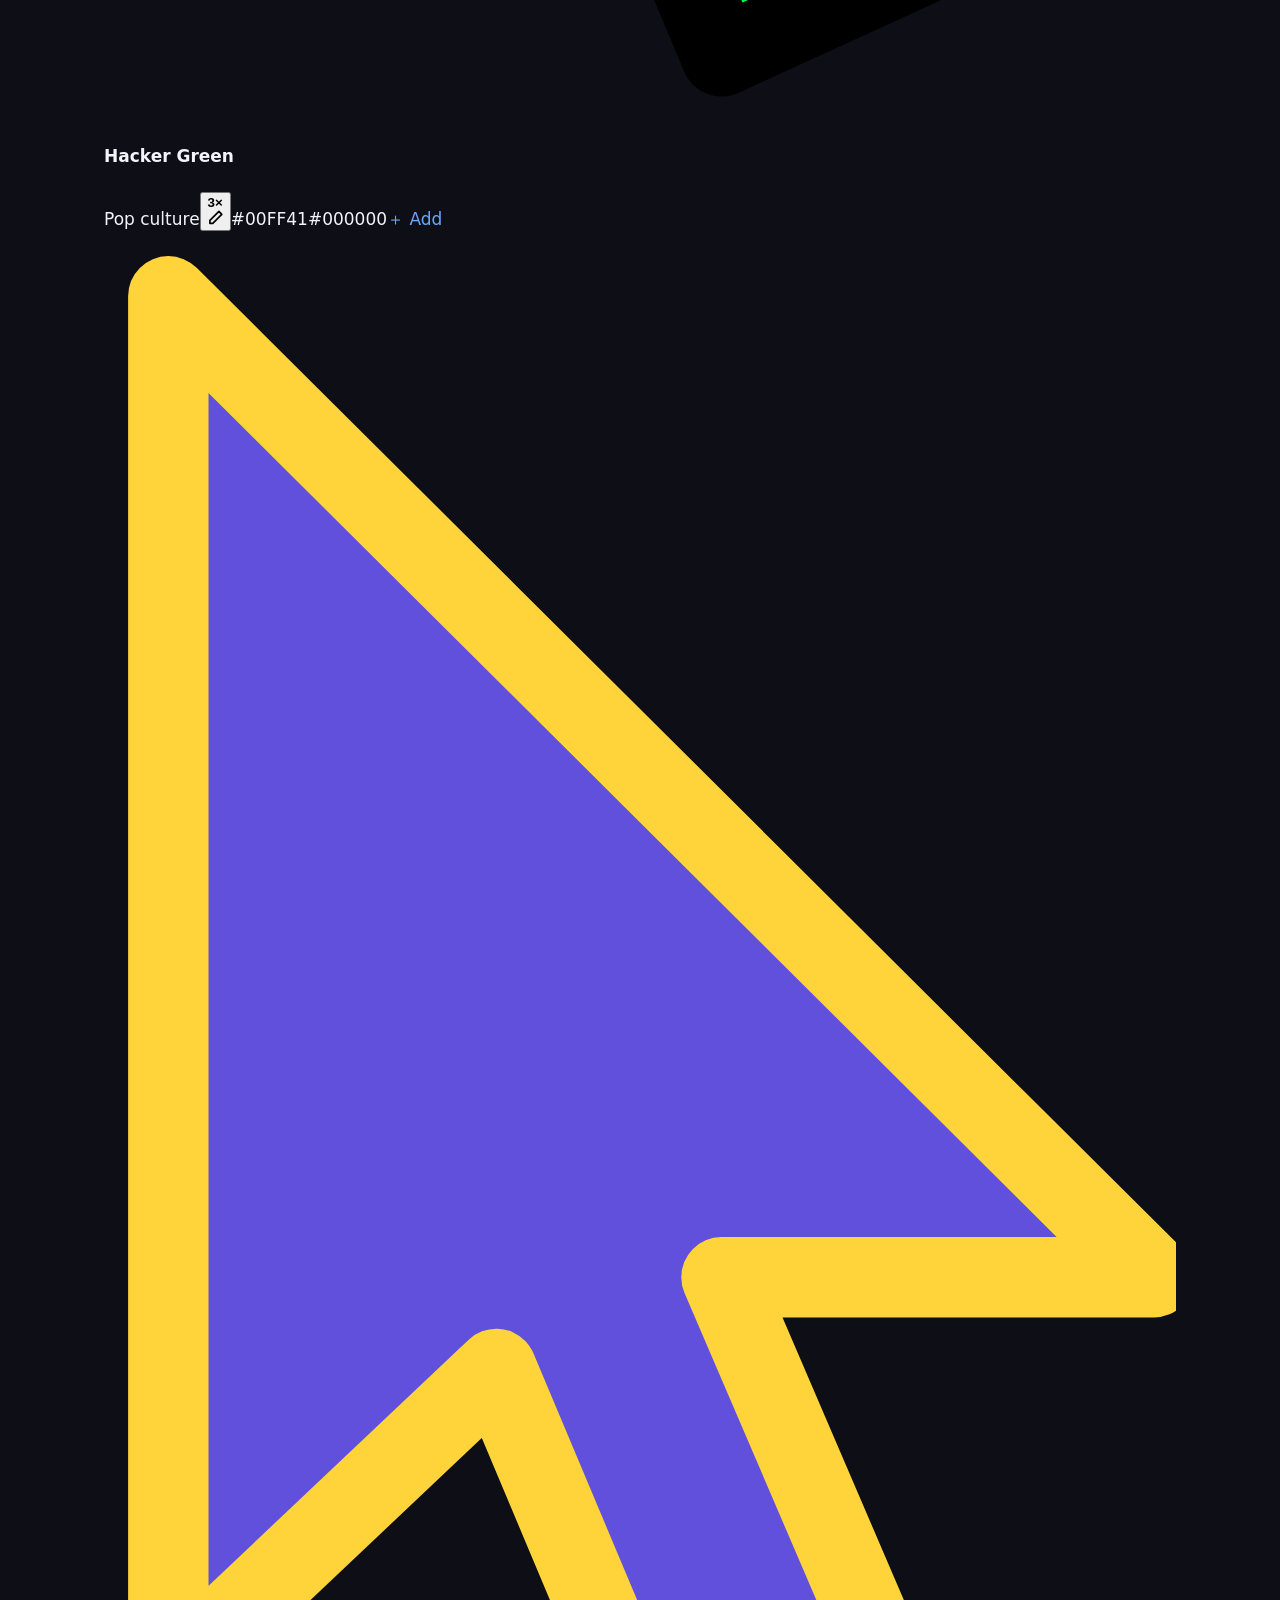
==== commit 00deb624: "v1.4.3: detect Full Disk Access on macOS 27 macOS 27 removed the per-user TCC database the access ch" ====
--- a/site/index.html
+++ b/site/index.html
@@ -597,9 +597,9 @@
   <div class="wrap">
     <h2>What's new</h2>
     <div class="releases">
-      <div class="rel"><div class="v">v1.4.2<em>current</em></div><p>No more silent color failures: if a preset or app rule can't change colors because Full Disk Access is off, you get one clear warning and an orange dot on the menu bar icon.</p></div>
+      <div class="rel"><div class="v">v1.4.3<em>current</em></div><p>Fixes the “Colors need Full Disk Access” banner that stayed on macOS 27 even with access turned on.</p></div>
+      <div class="rel"><div class="v">v1.4.2</div><p>No more silent color failures: if a preset or app rule can't change colors because Full Disk Access is off, you get one clear warning and an orange dot on the menu bar icon.</p></div>
       <div class="rel"><div class="v">v1.4.1</div><p>Signed and notarized by Apple: no more “Apple could not verify” warning on first launch. After updating, turn Full Disk Access on again once (for colors).</p></div>
-      <div class="rel"><div class="v">v1.4.0</div><p>Cursor Recipes: 32 ready-made looks (seasonal, pop culture, colors from around the world) in a new Recipes menu, plus “Add to app” buttons on <a href="/recipes">wheresmymouse.com/recipes</a>.</p></div>
     </div>
     <p class="fine"><a href="https://github.com/andrewkamphey/WheresMyMouse/releases">All releases on GitHub →</a></p>
   </div>
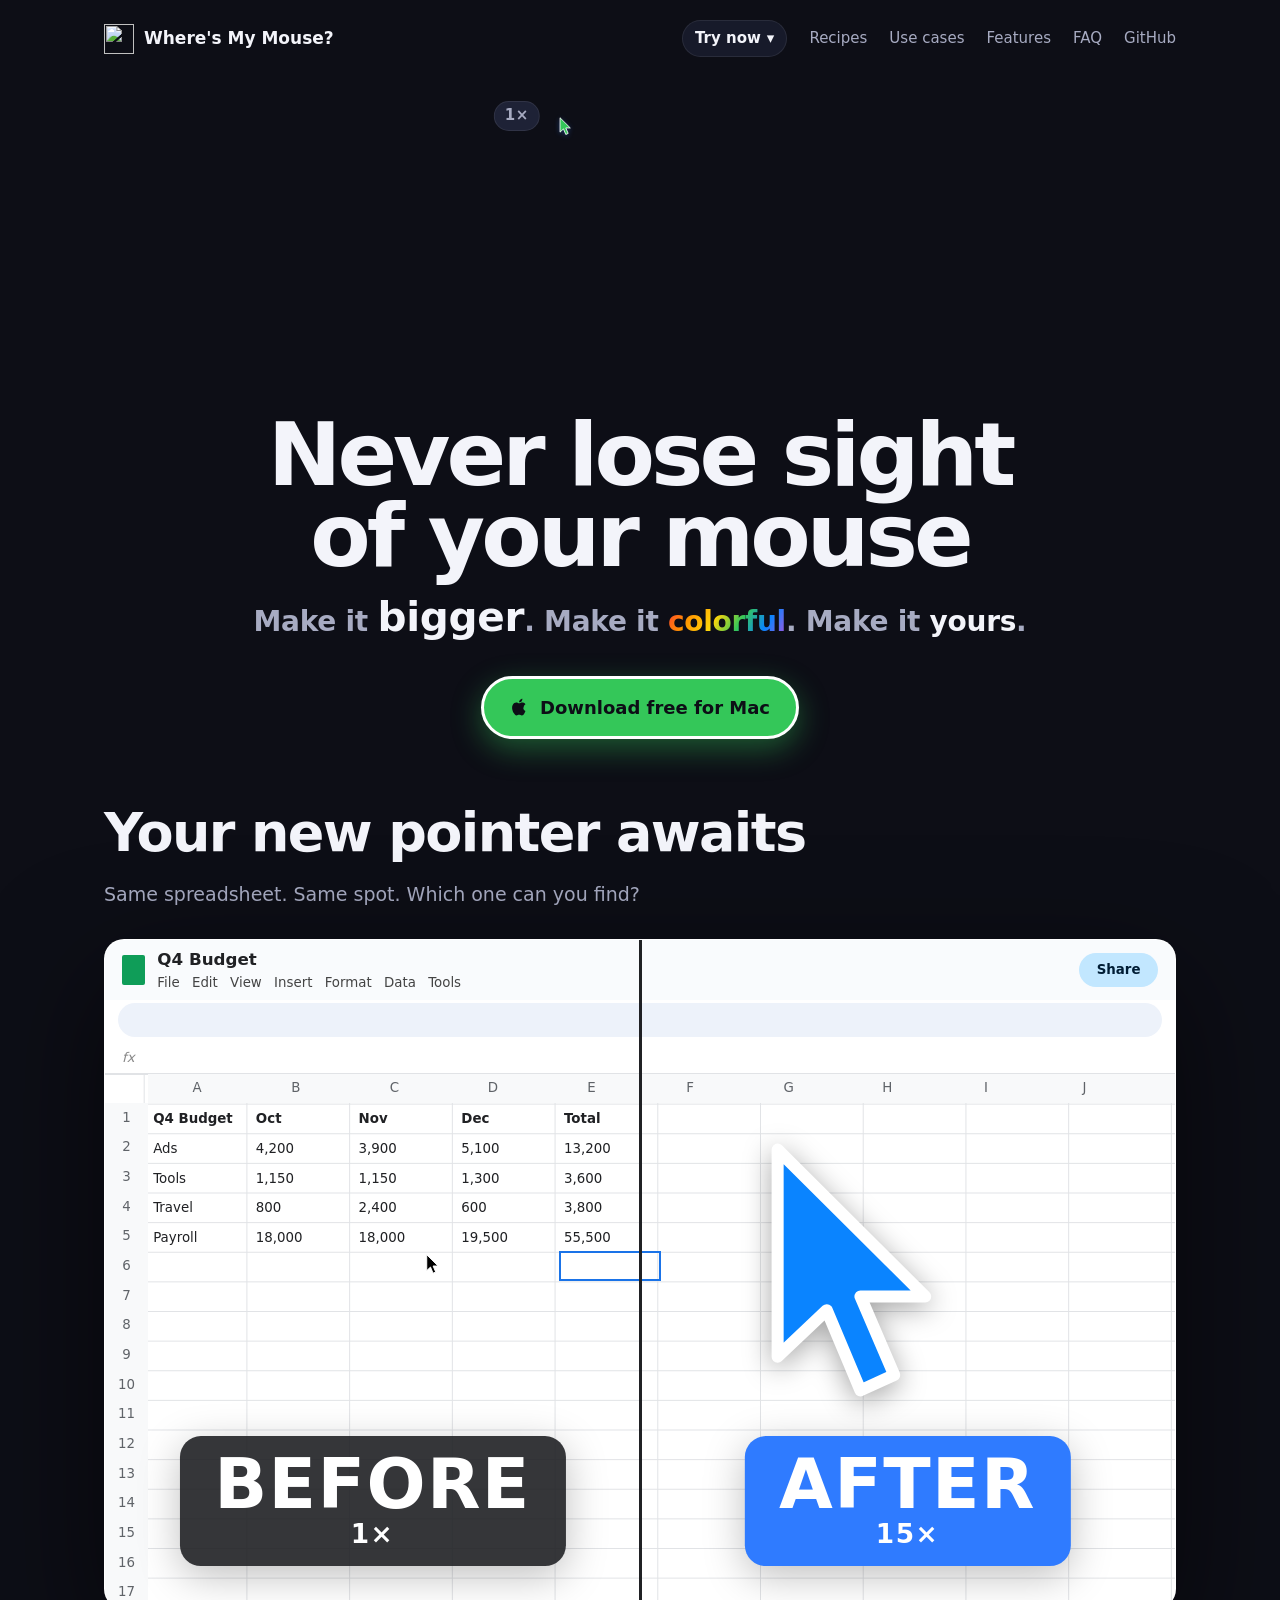
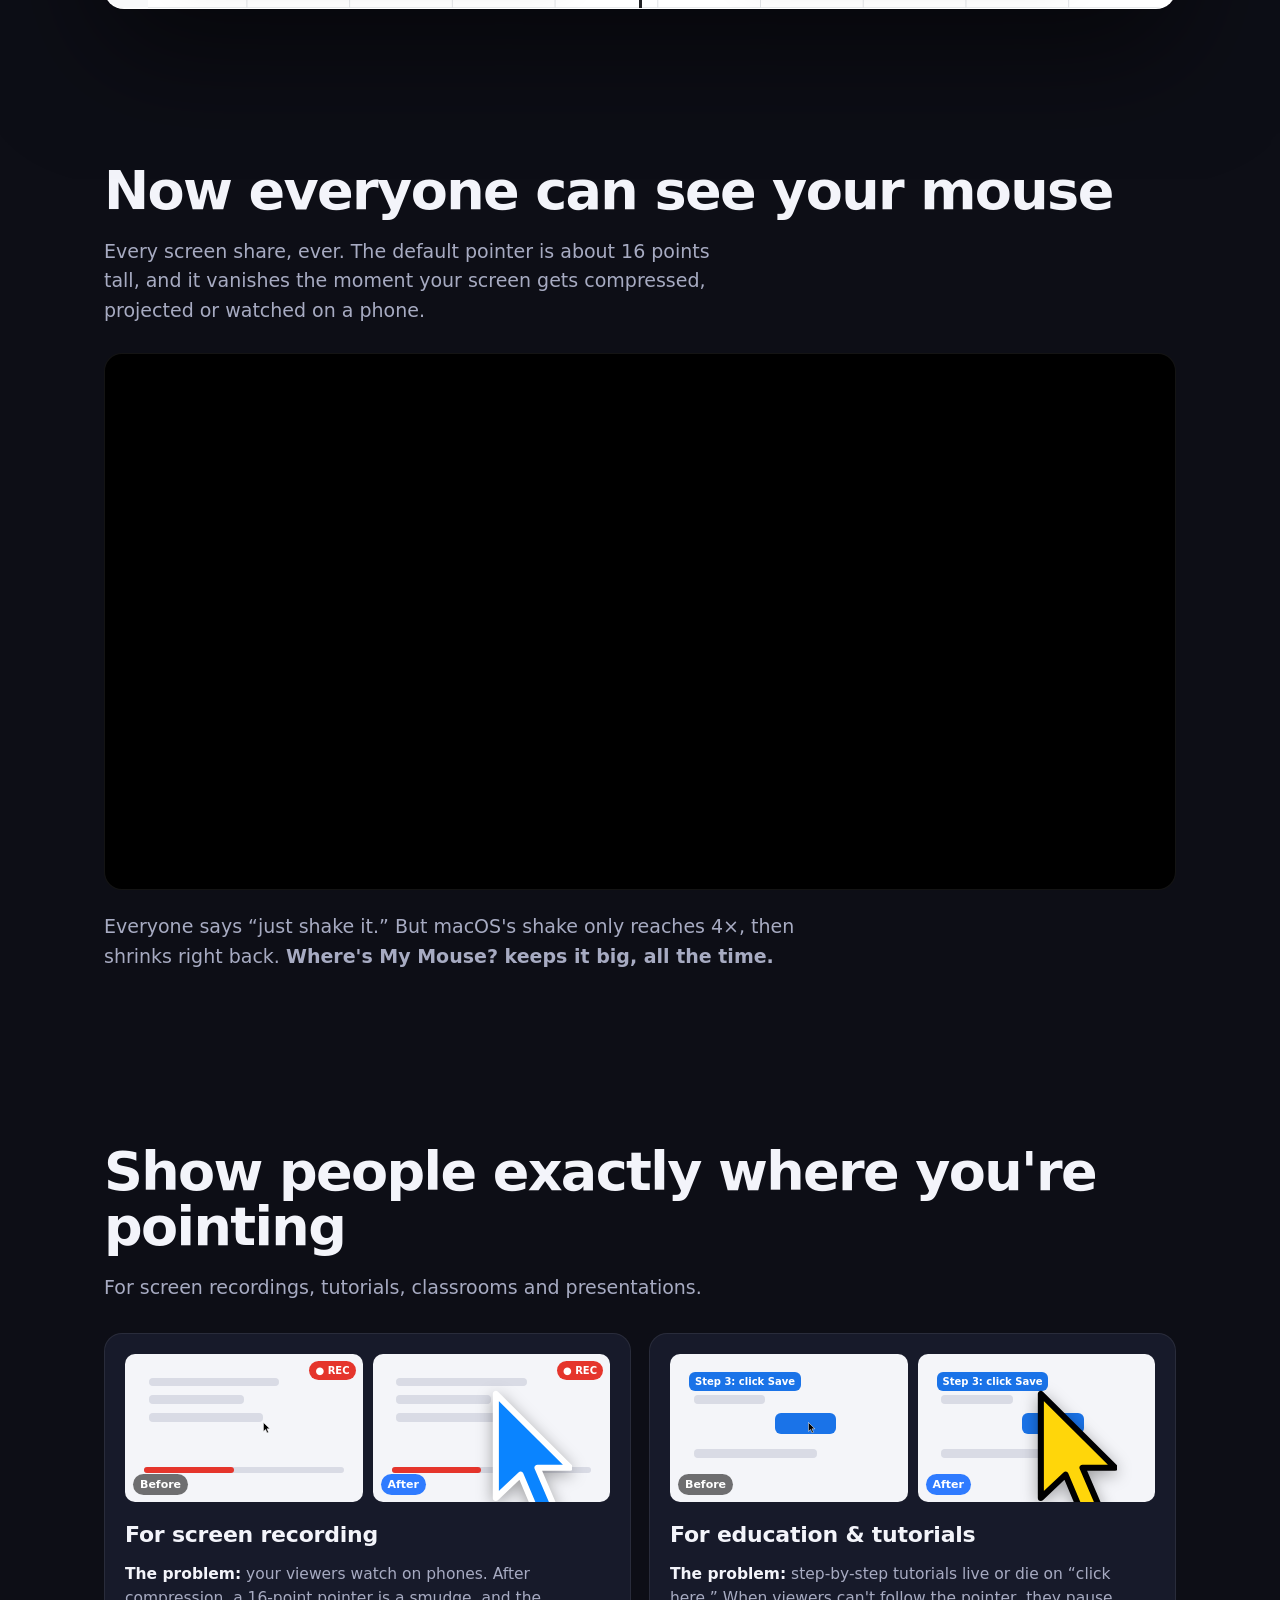
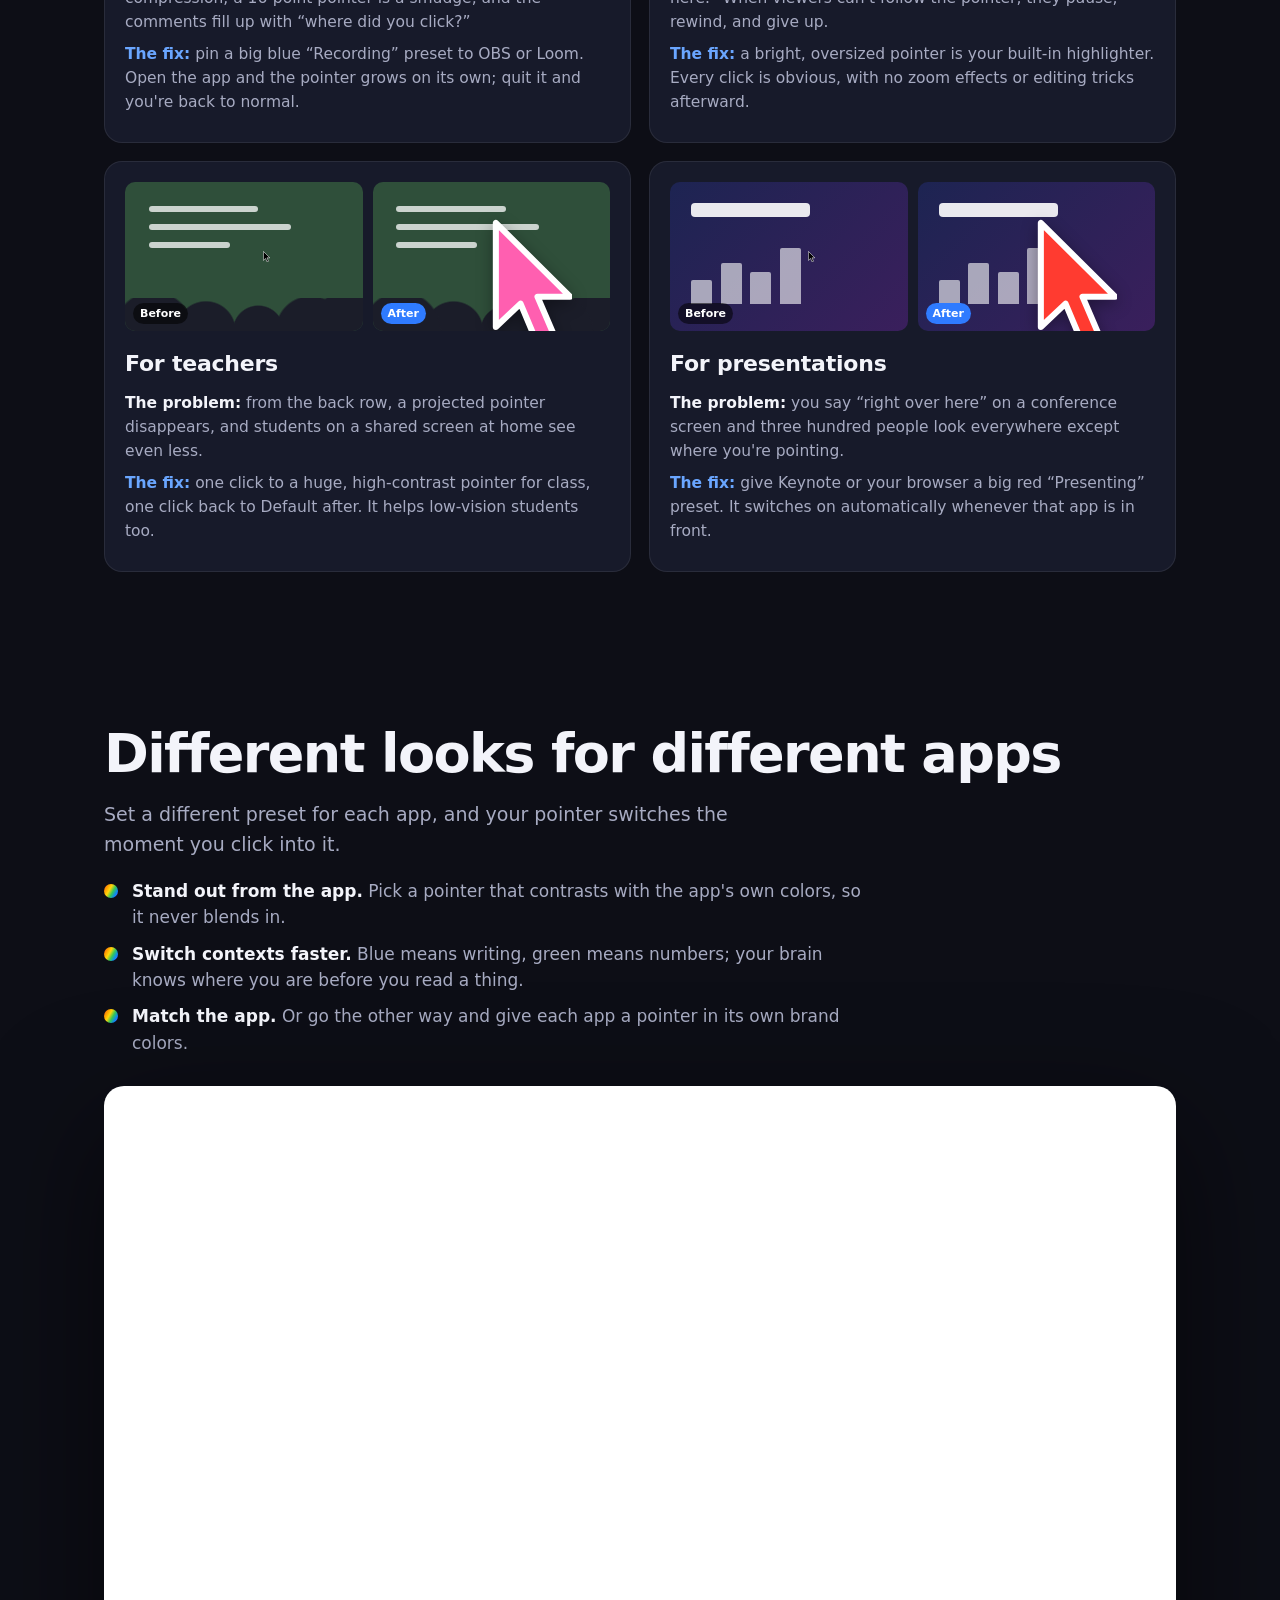
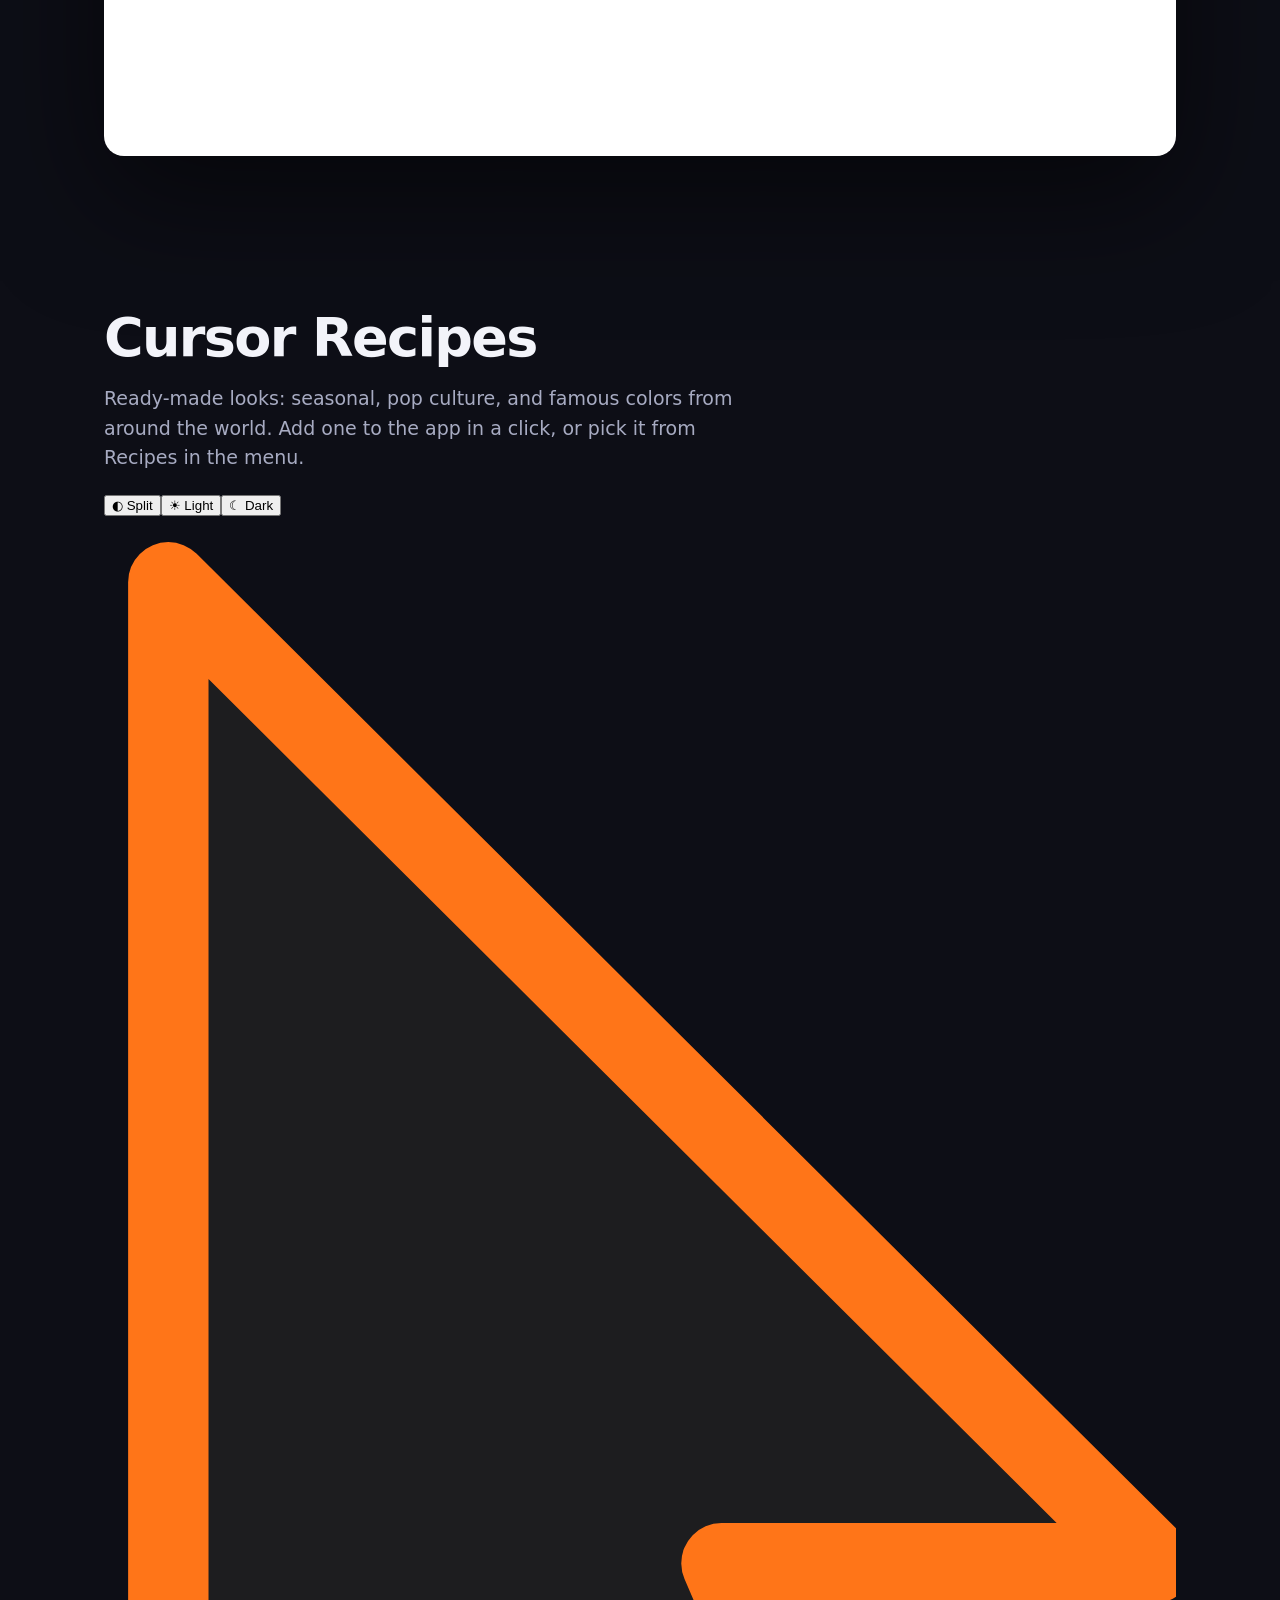
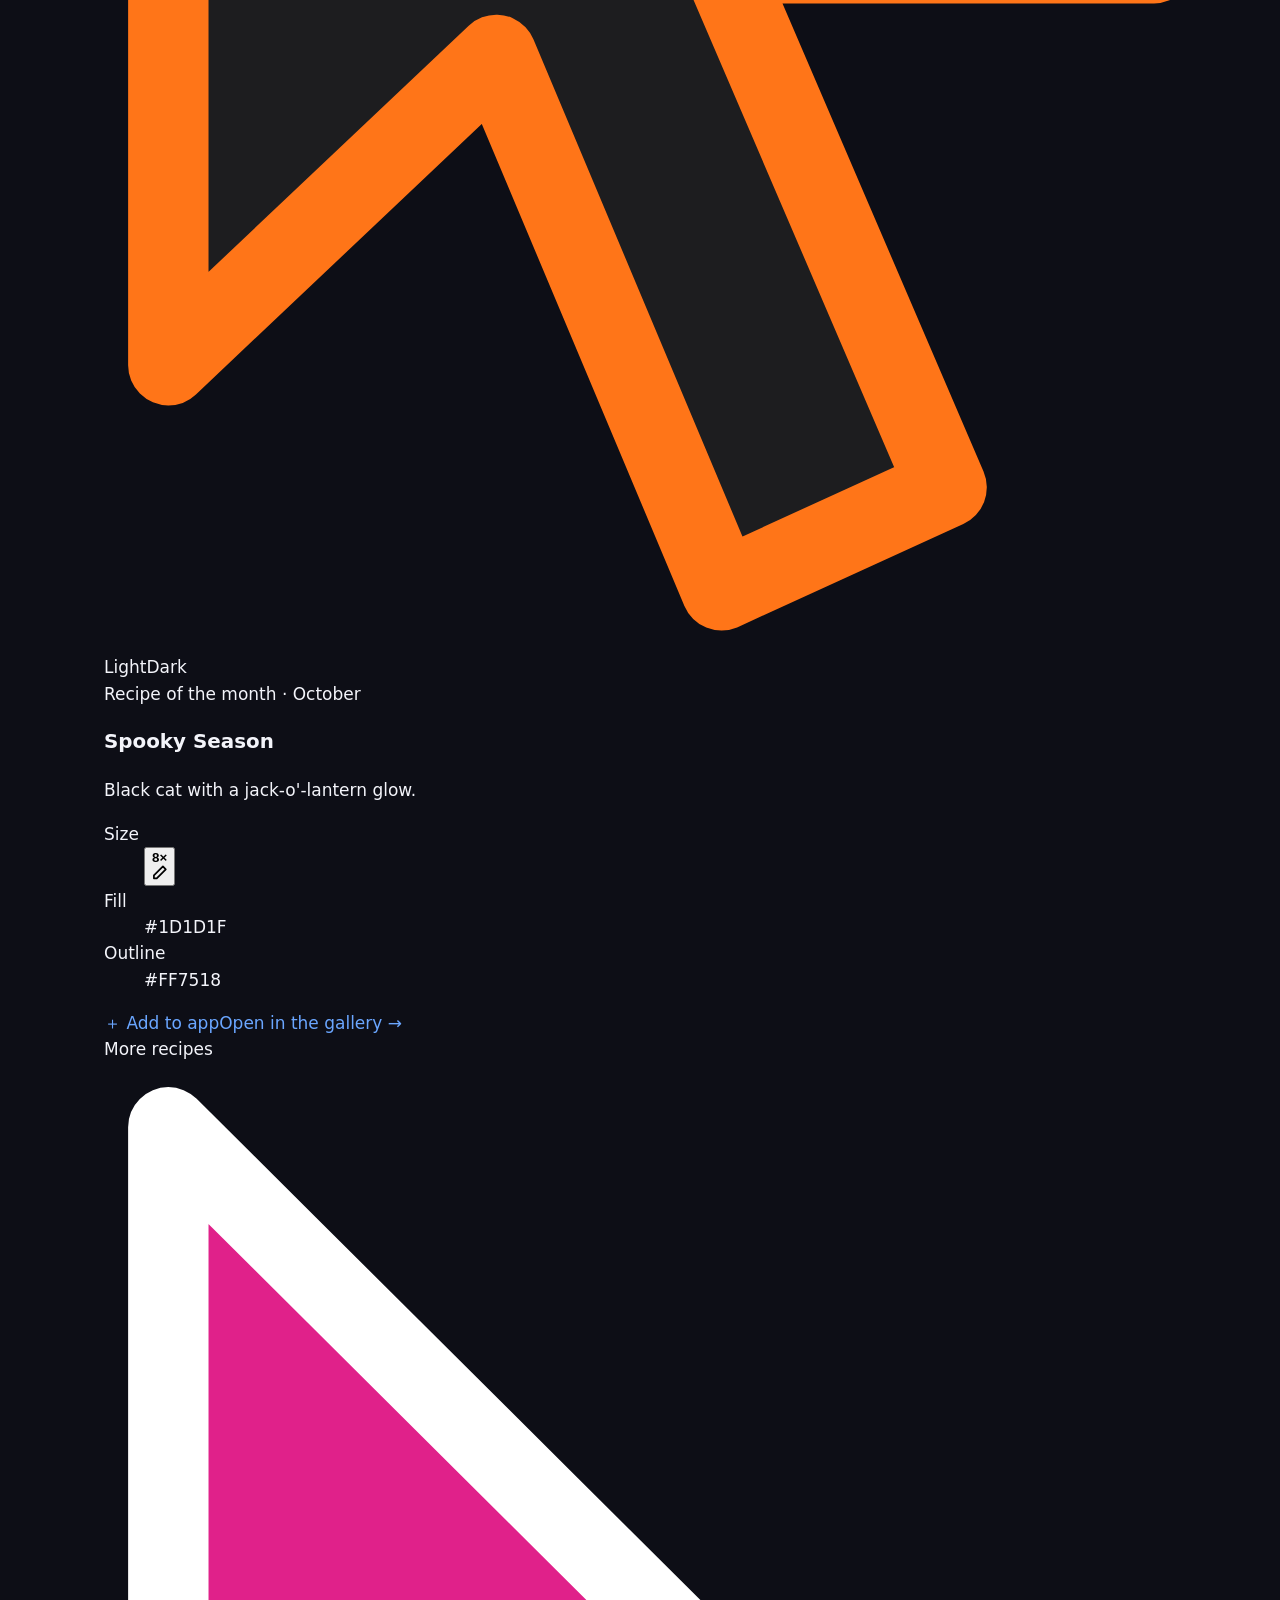
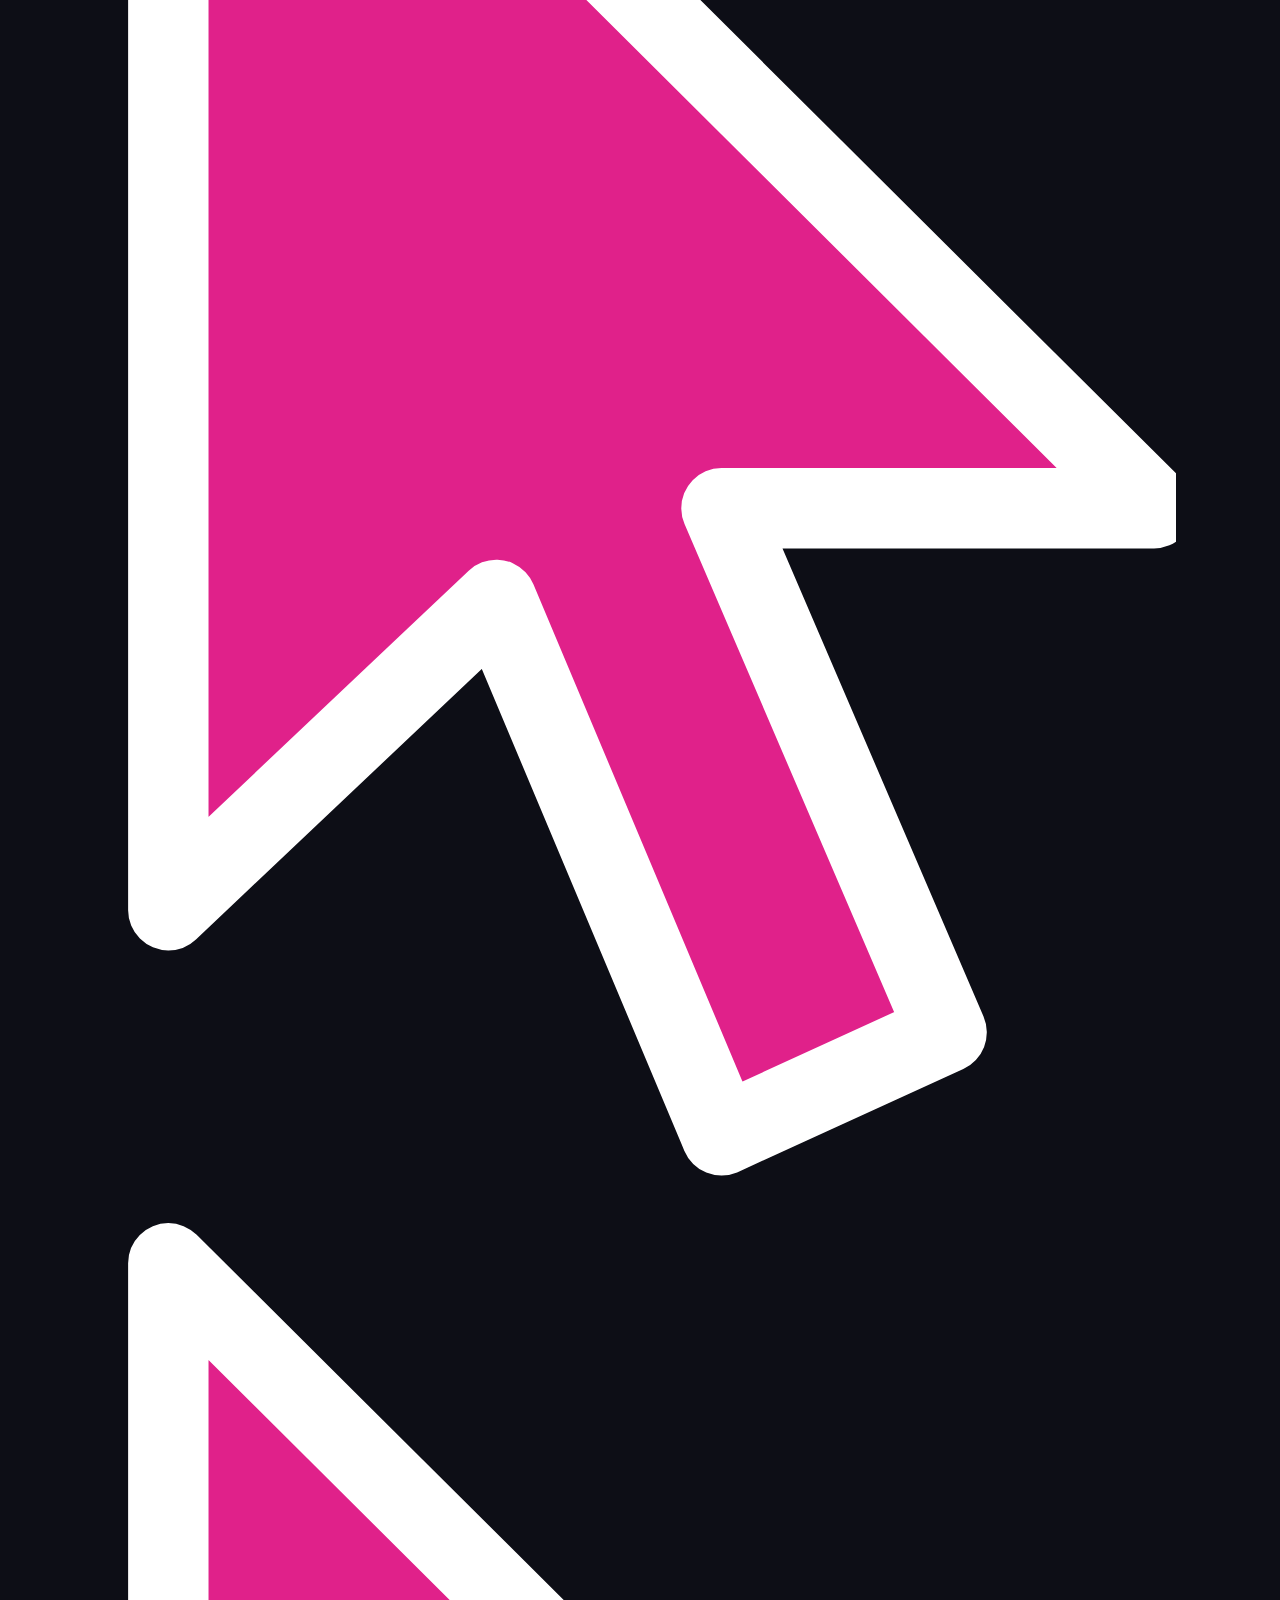
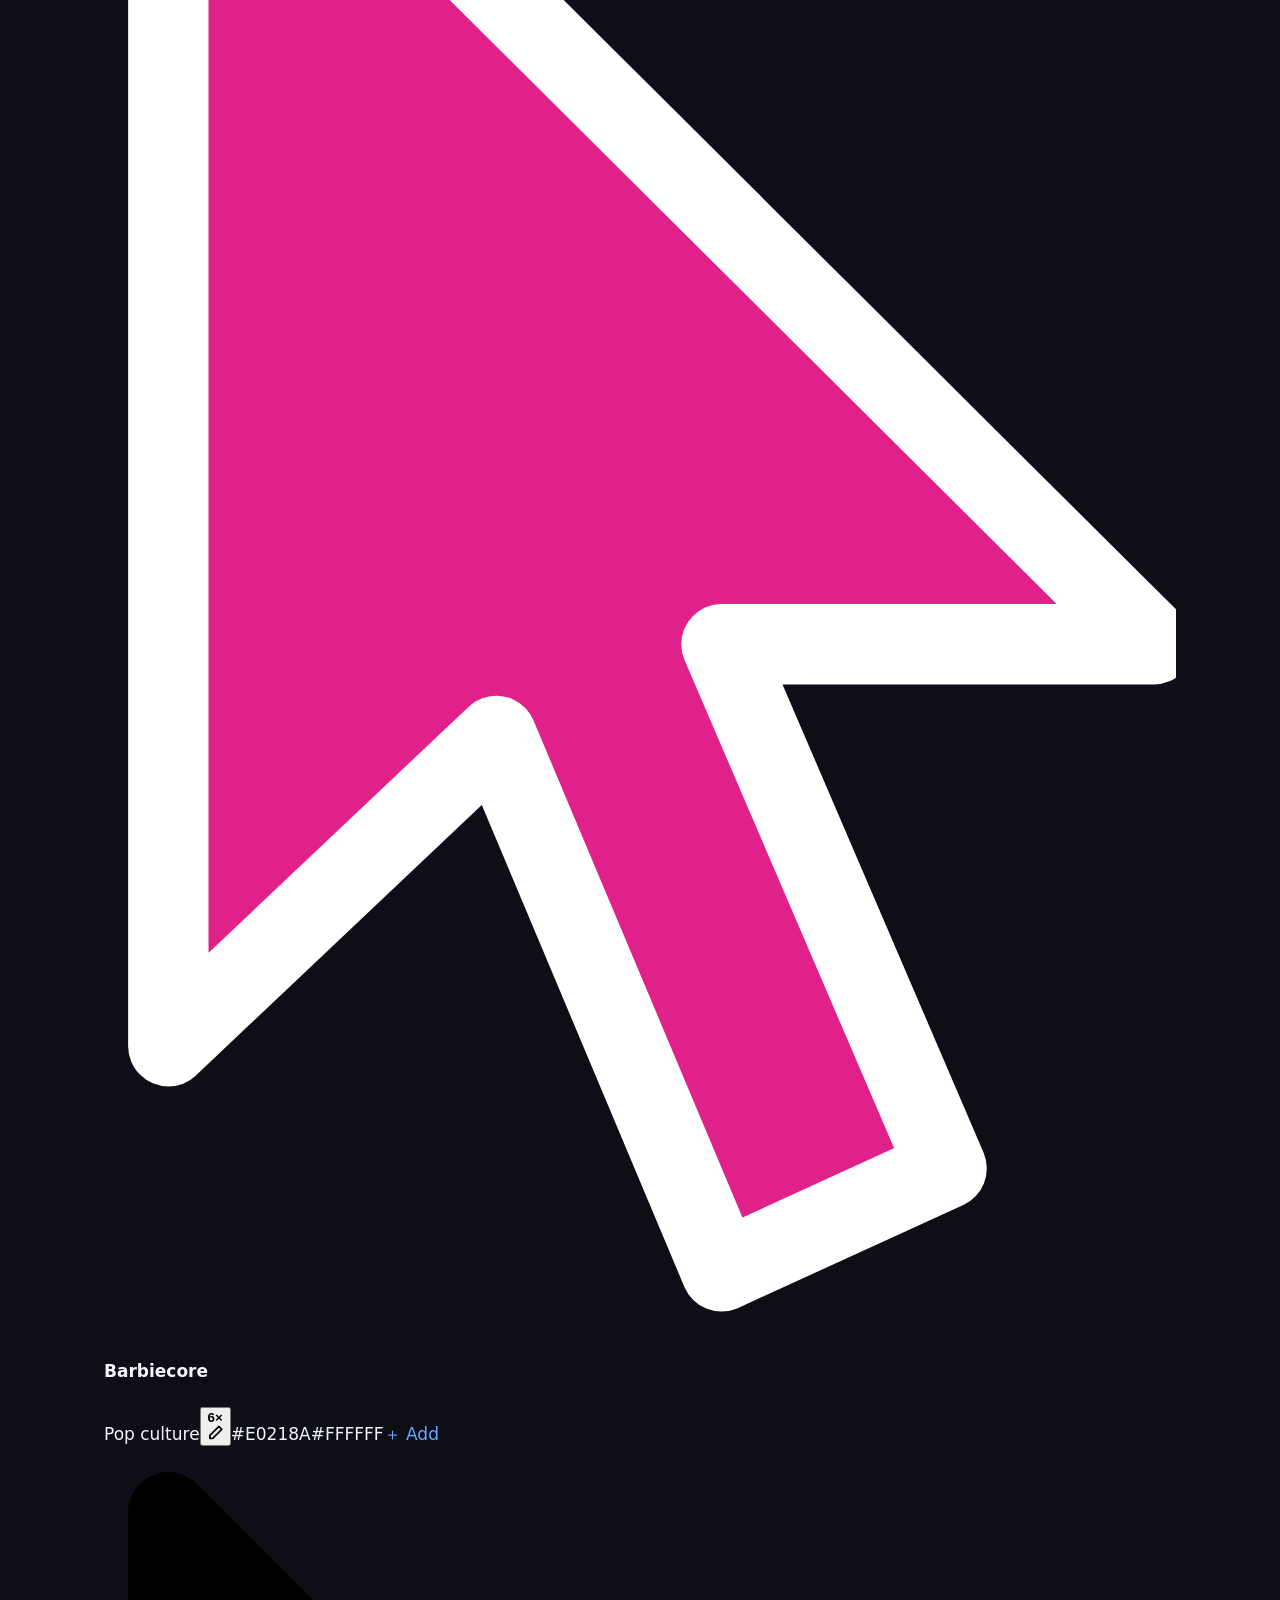
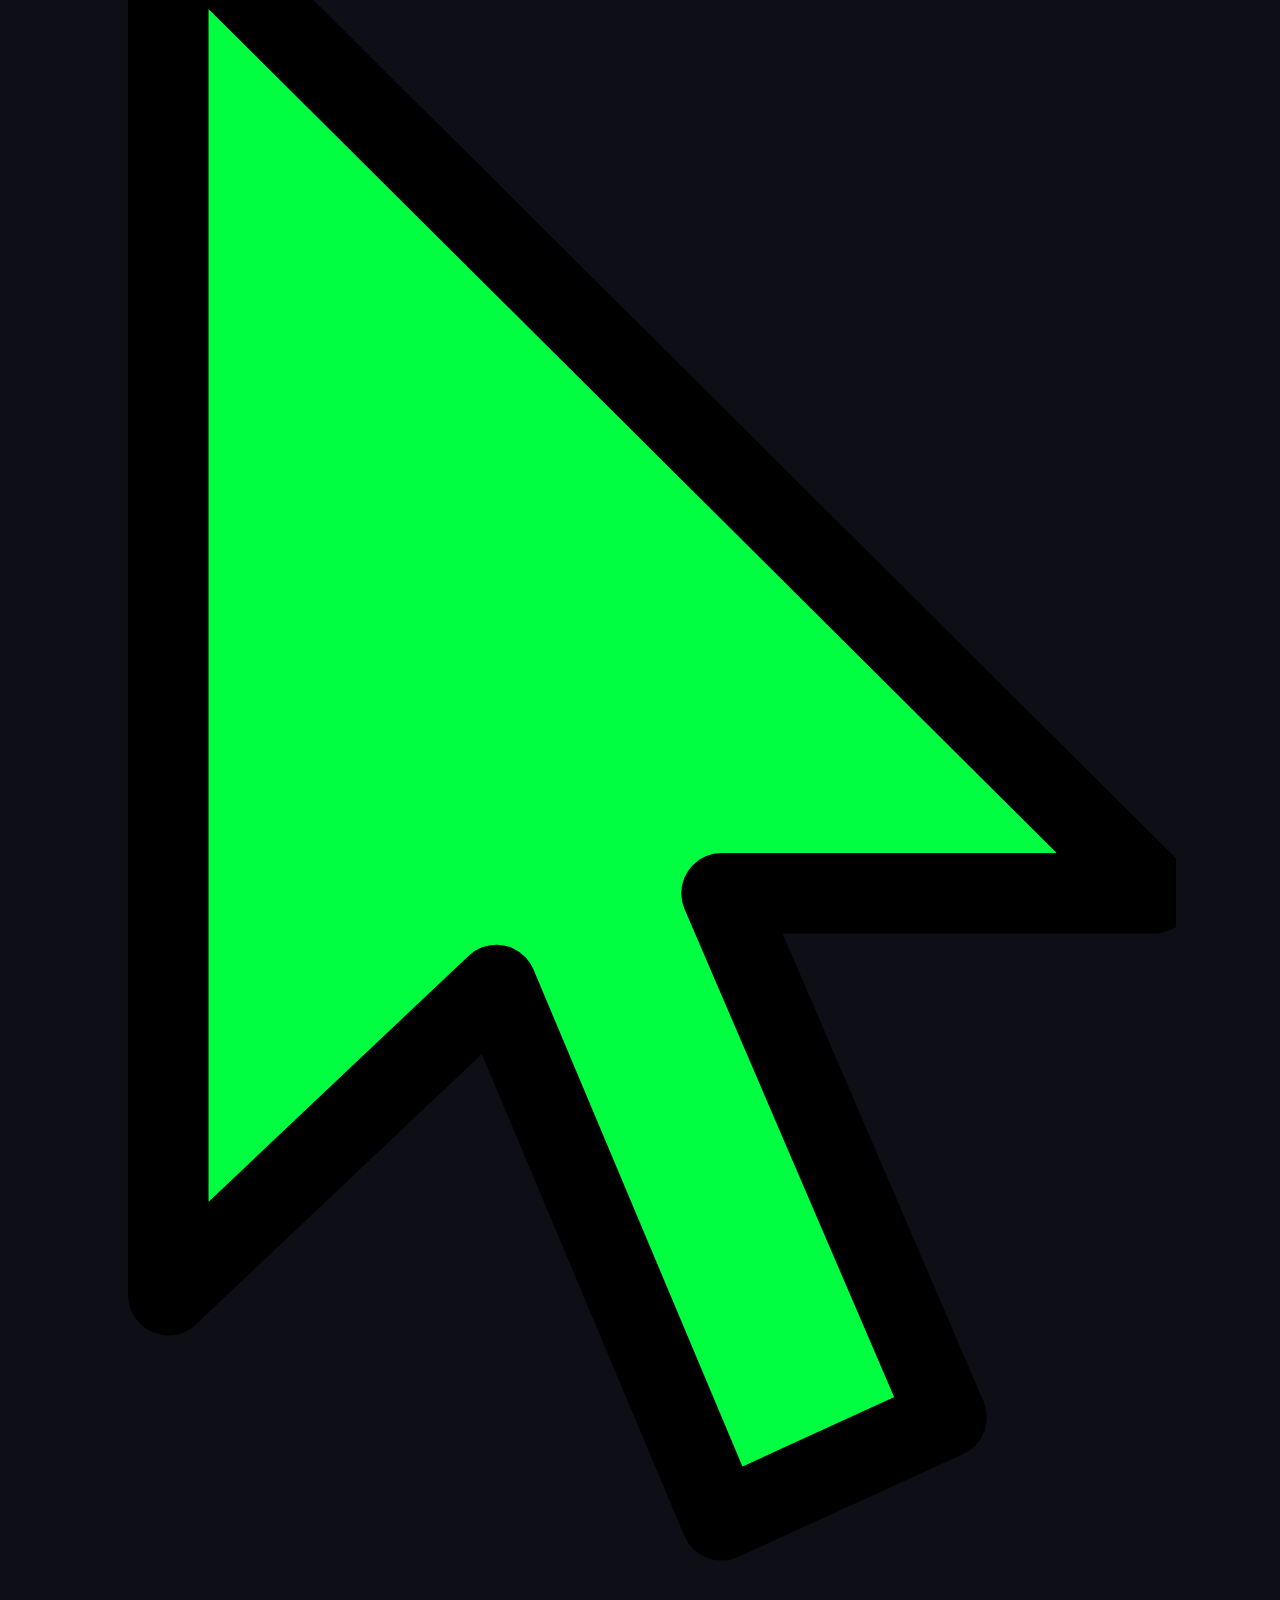
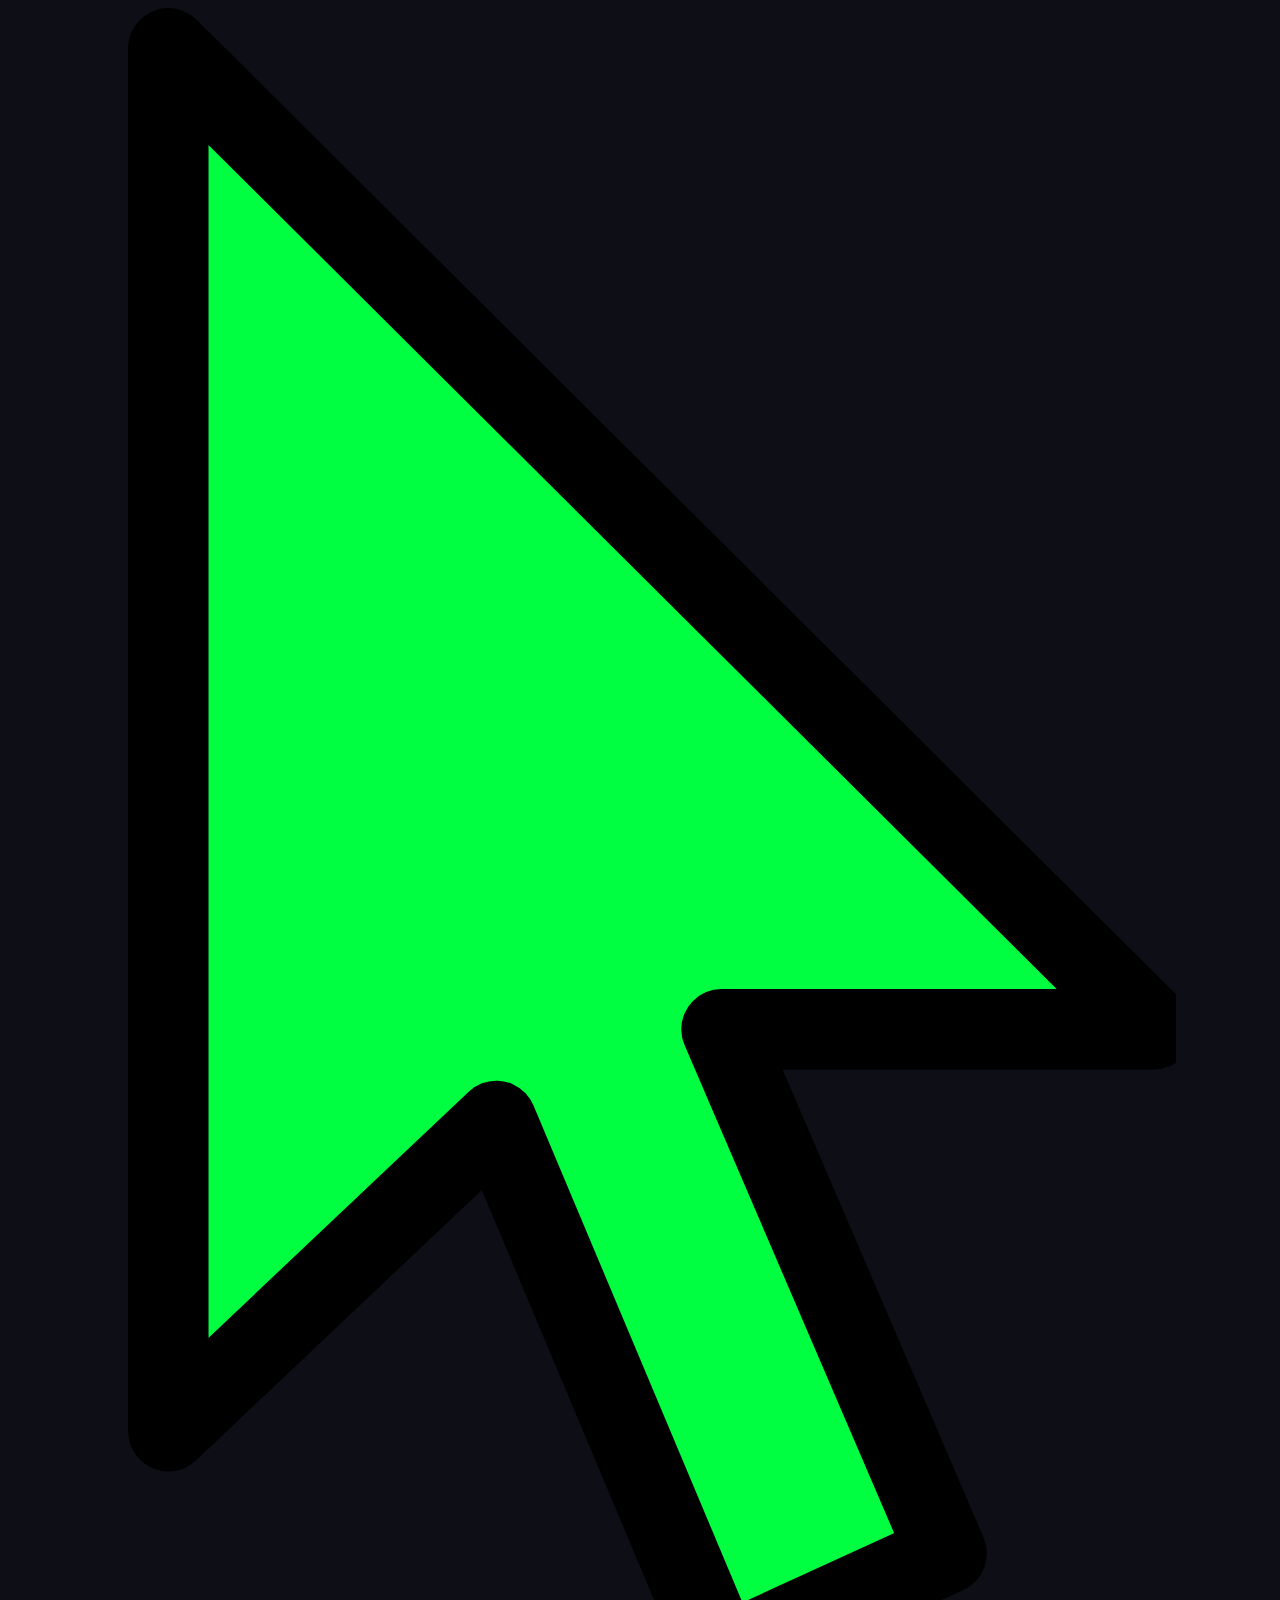
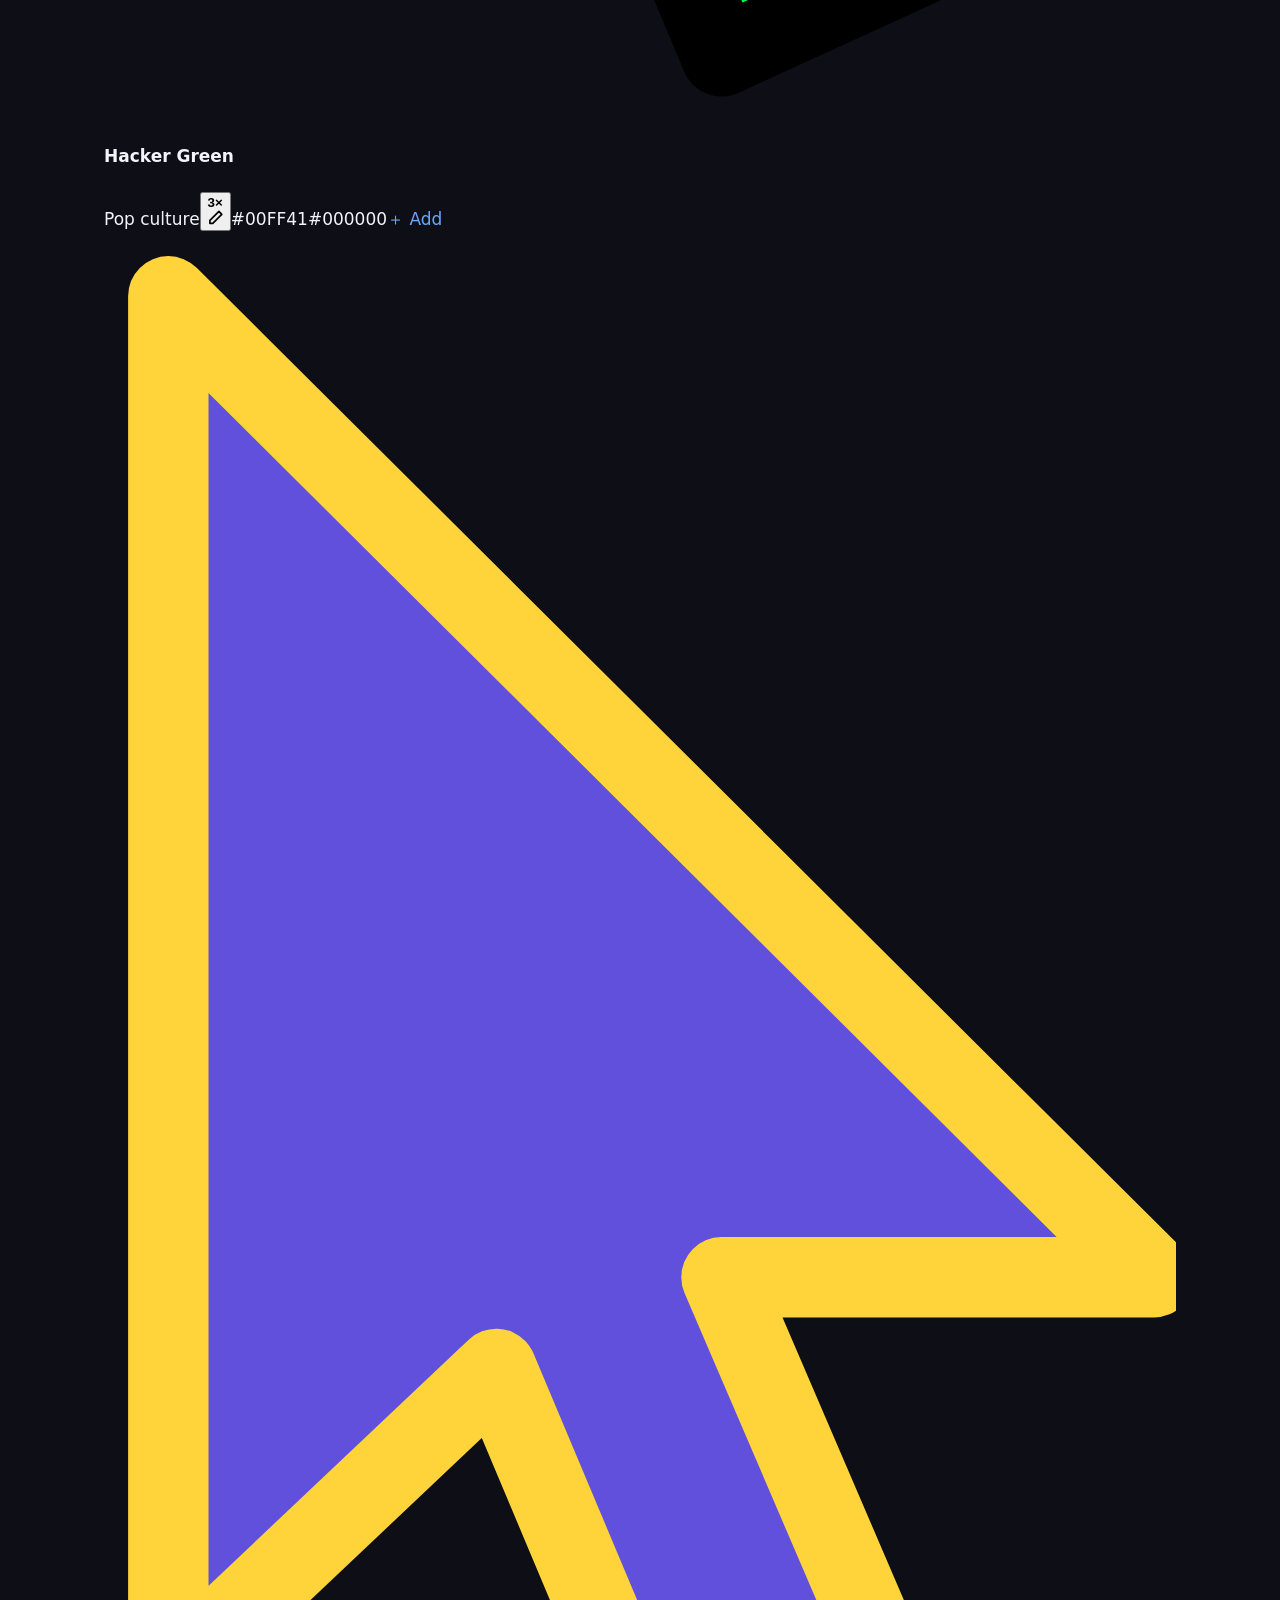
==== commit 34c80016: "Stats: track where visitors and downloads come from Record referrer domain, UTM tags, landing page, " ====
--- a/site/index.html
+++ b/site/index.html
@@ -753,6 +753,13 @@
 </script>
 <script src="assets/recipes.js"></script>
 <script src="assets/get-app.js"></script>
-<script>navigator.sendBeacon && navigator.sendBeacon('/api/hit');</script>
+<script>(function () { // counts the visit for /stats: referring domain only, utm_* tags, this page, and touch (iPads look like Macs)
+  if (!navigator.sendBeacon) return;
+  var q = new URLSearchParams(location.search), b = new URLSearchParams({ p: location.pathname });
+  try { if (document.referrer) b.set('r', new URL(document.referrer).hostname); } catch (e) {}
+  ['utm_source', 'utm_medium', 'utm_campaign'].forEach(function (k) { if (q.get(k)) b.set(k, q.get(k)); });
+  if (navigator.maxTouchPoints > 1) b.set('t', '1');
+  navigator.sendBeacon('/api/hit', b);
+})();</script>
 </body>
 </html>
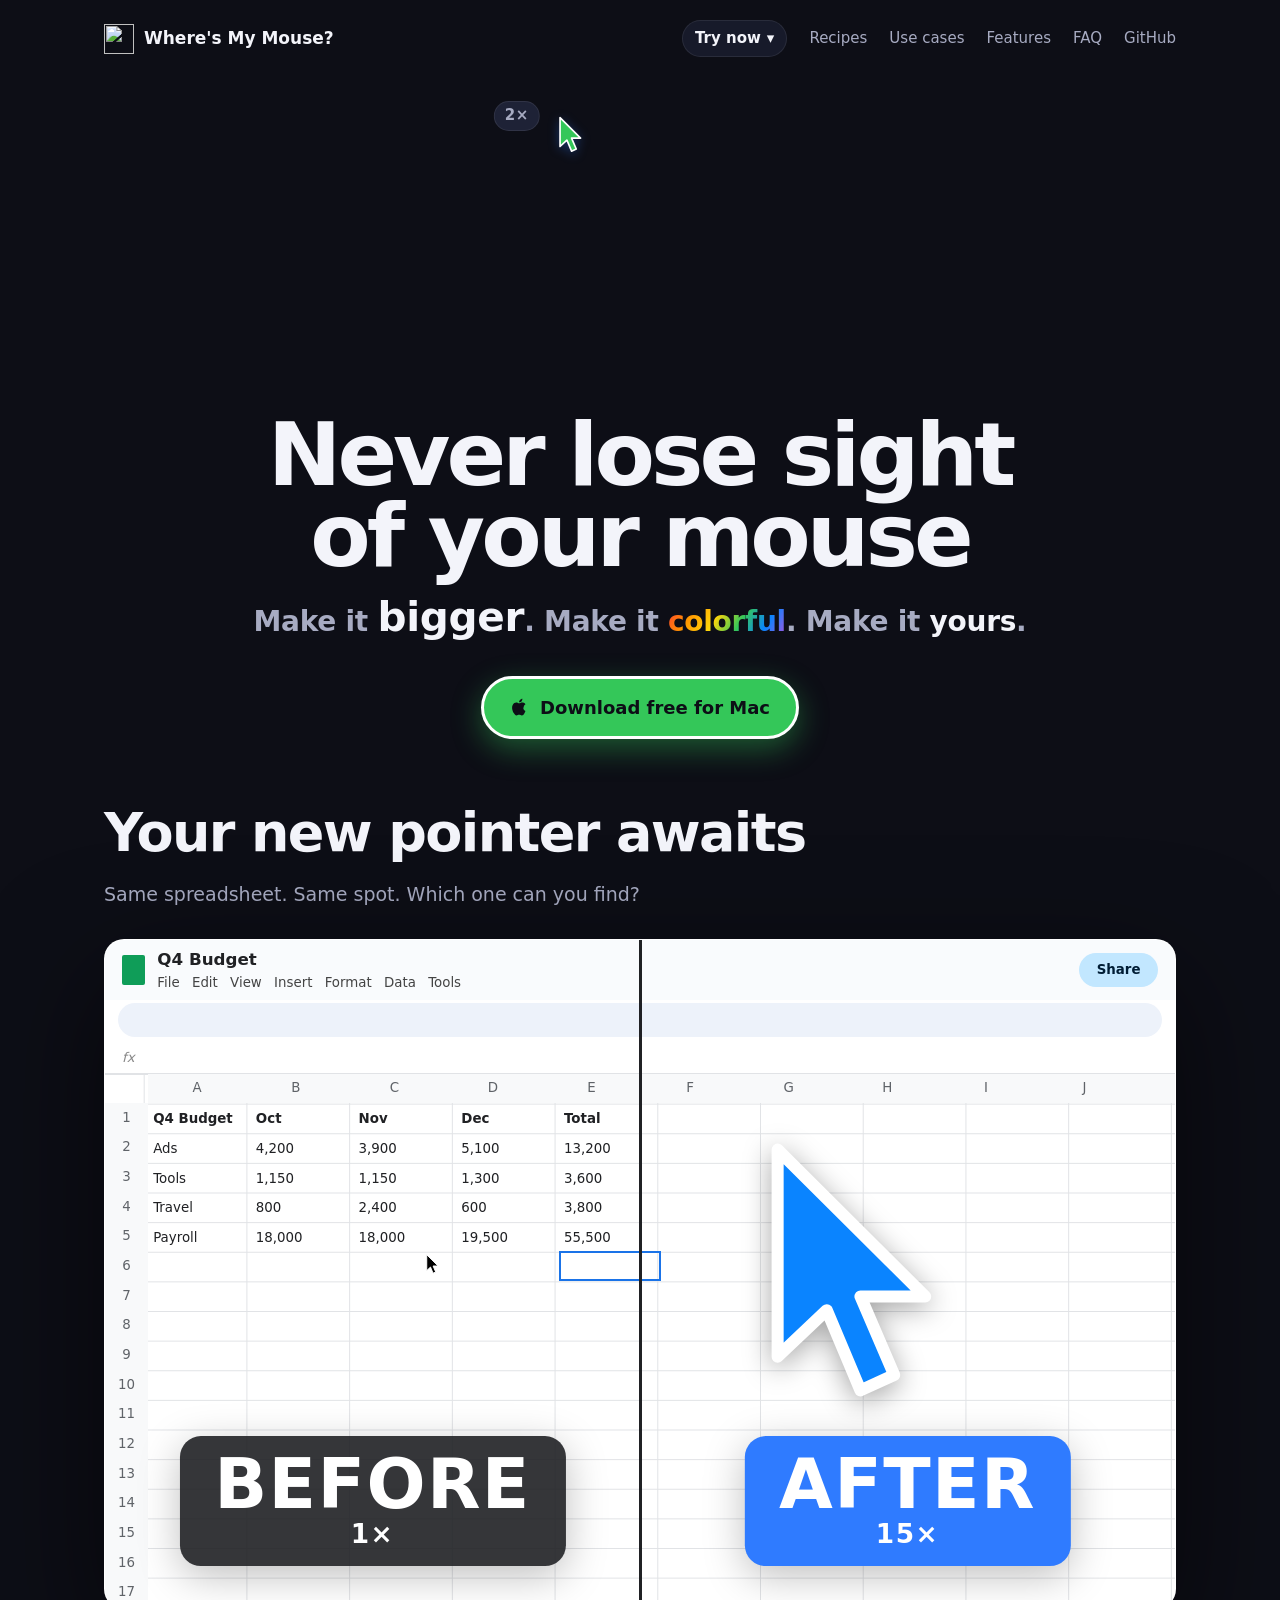
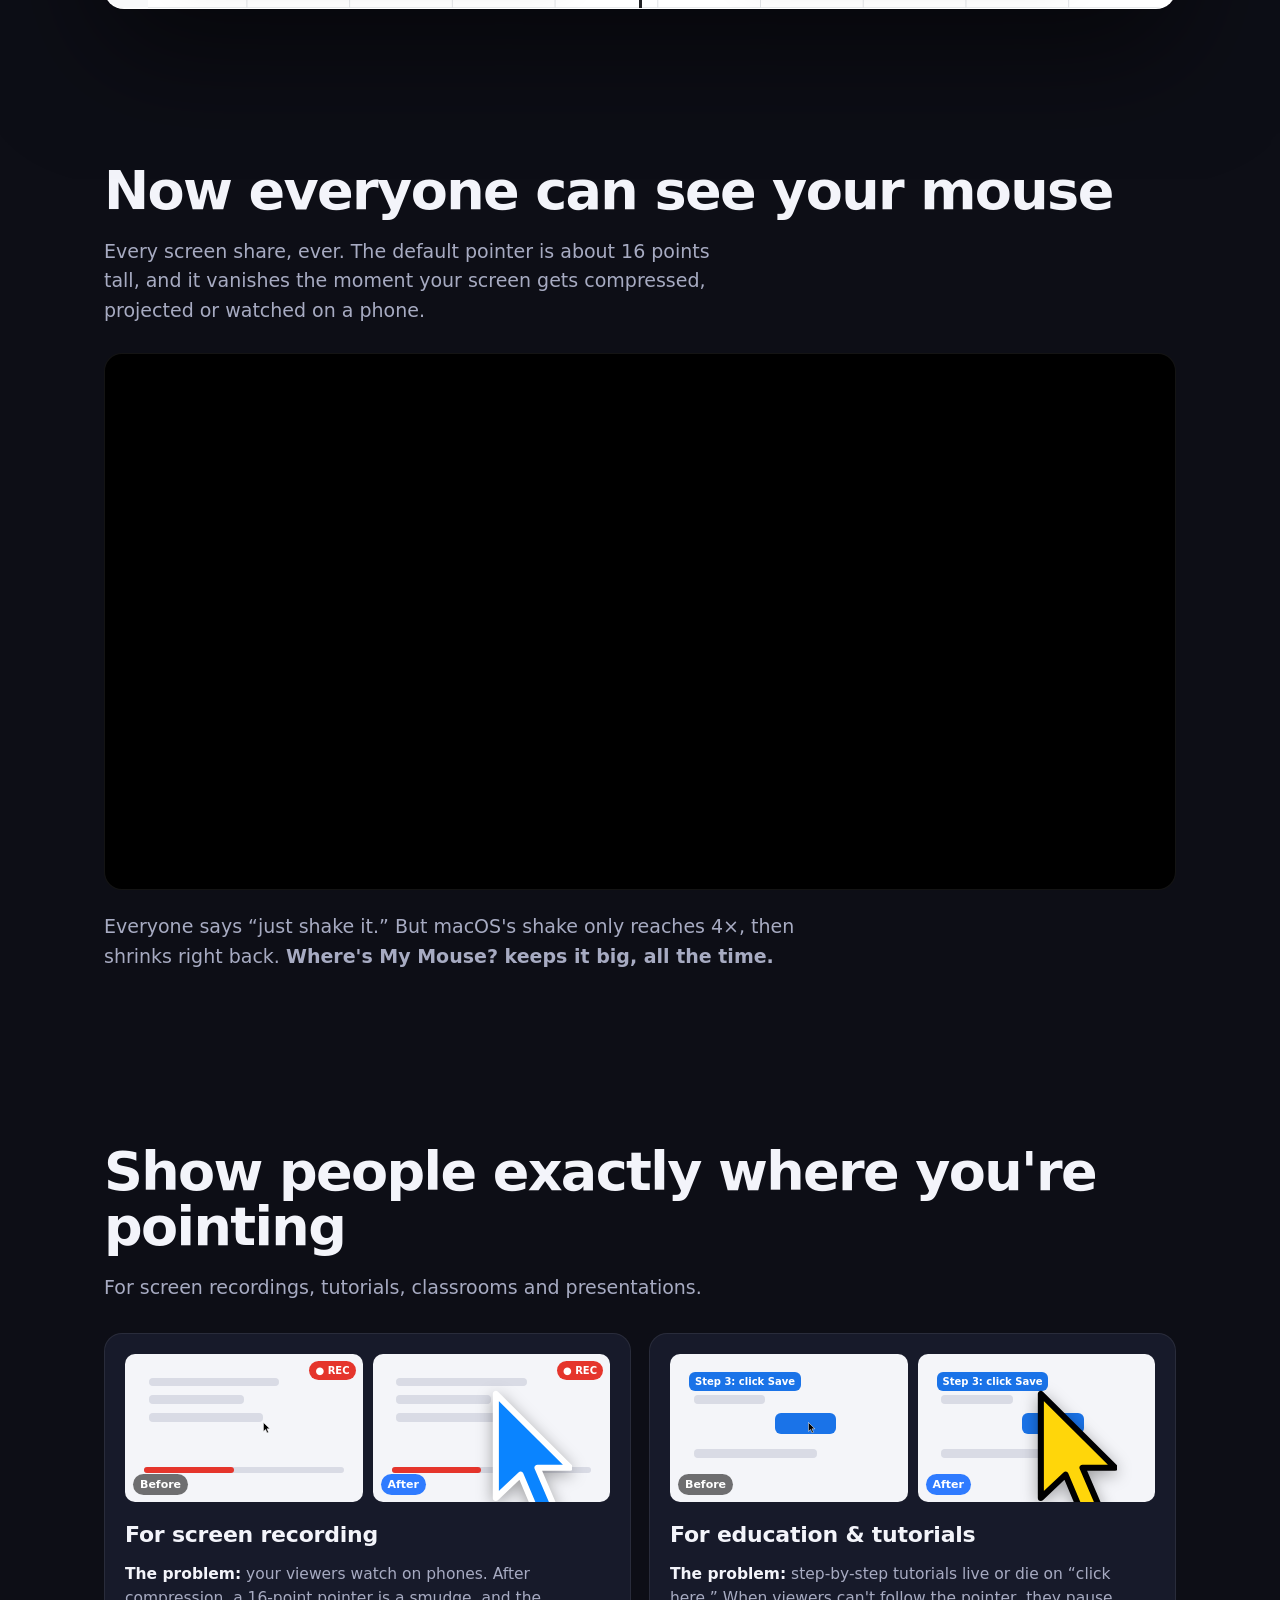
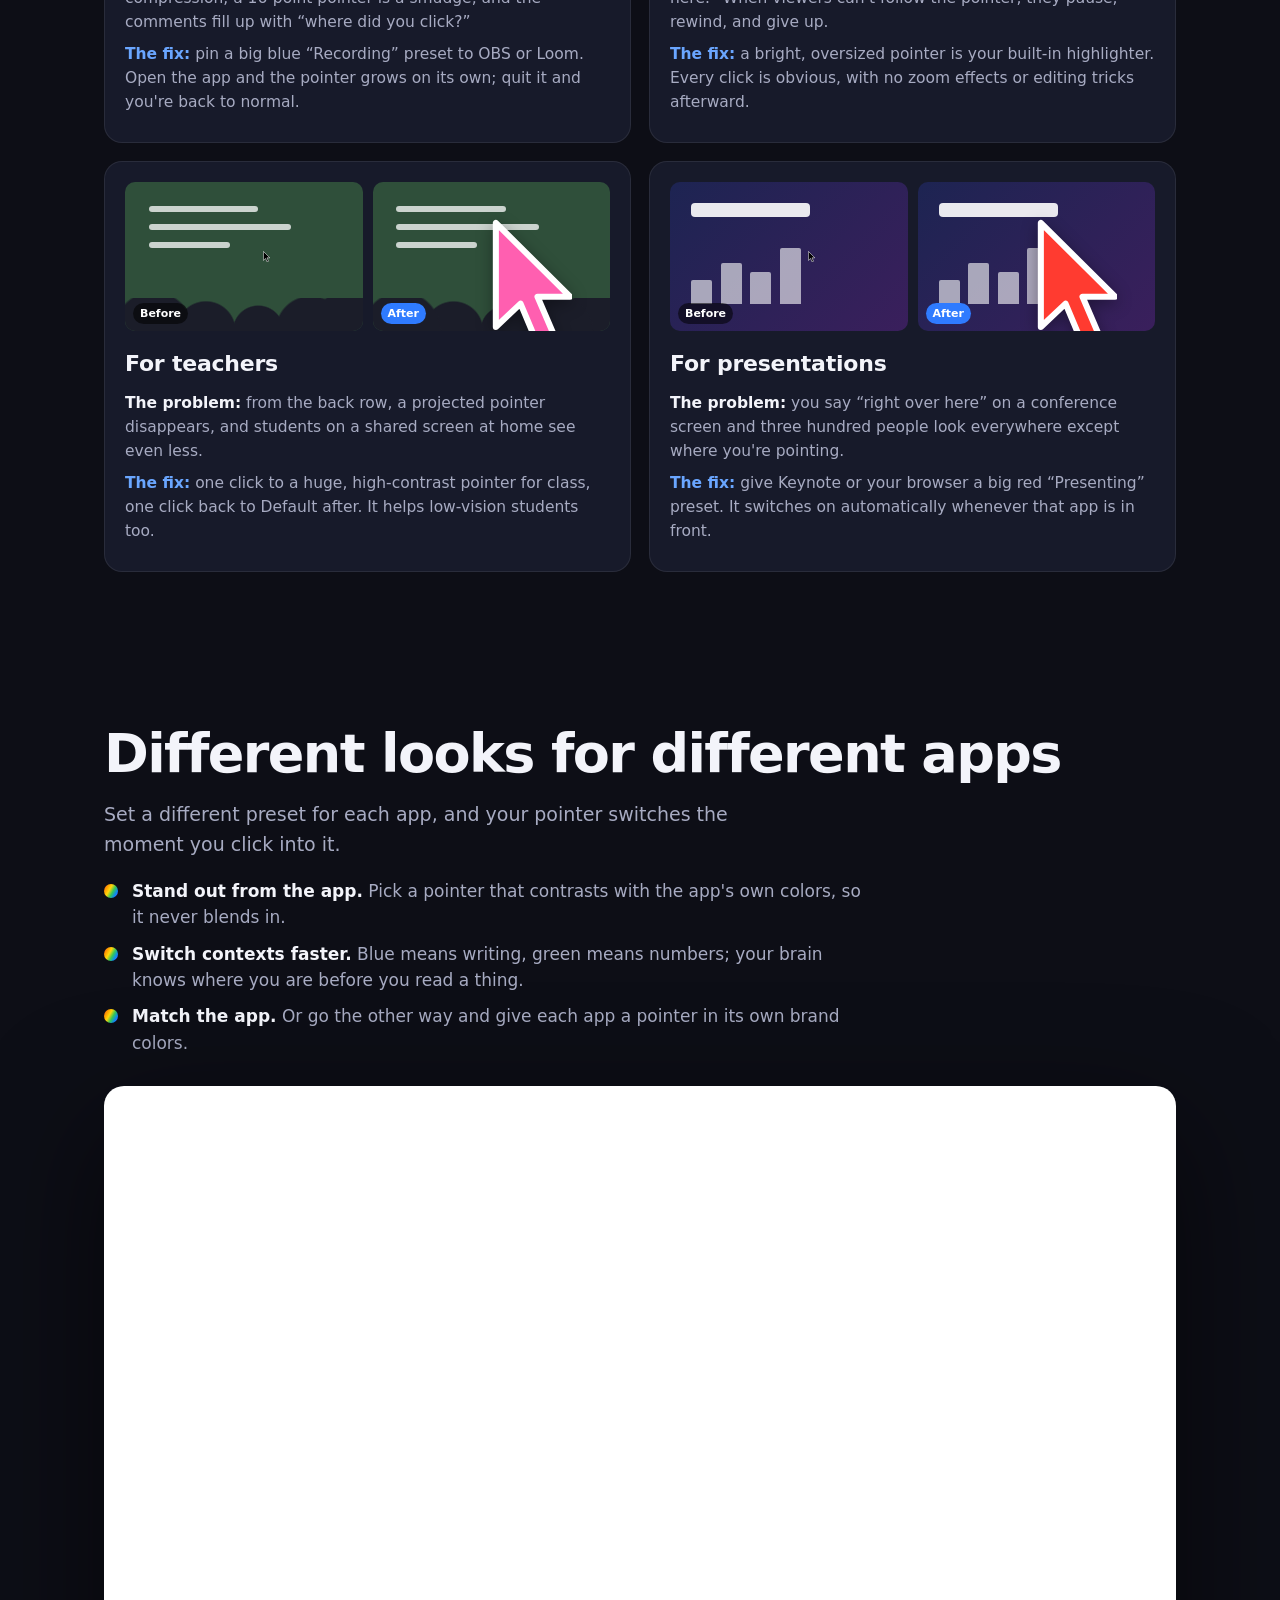
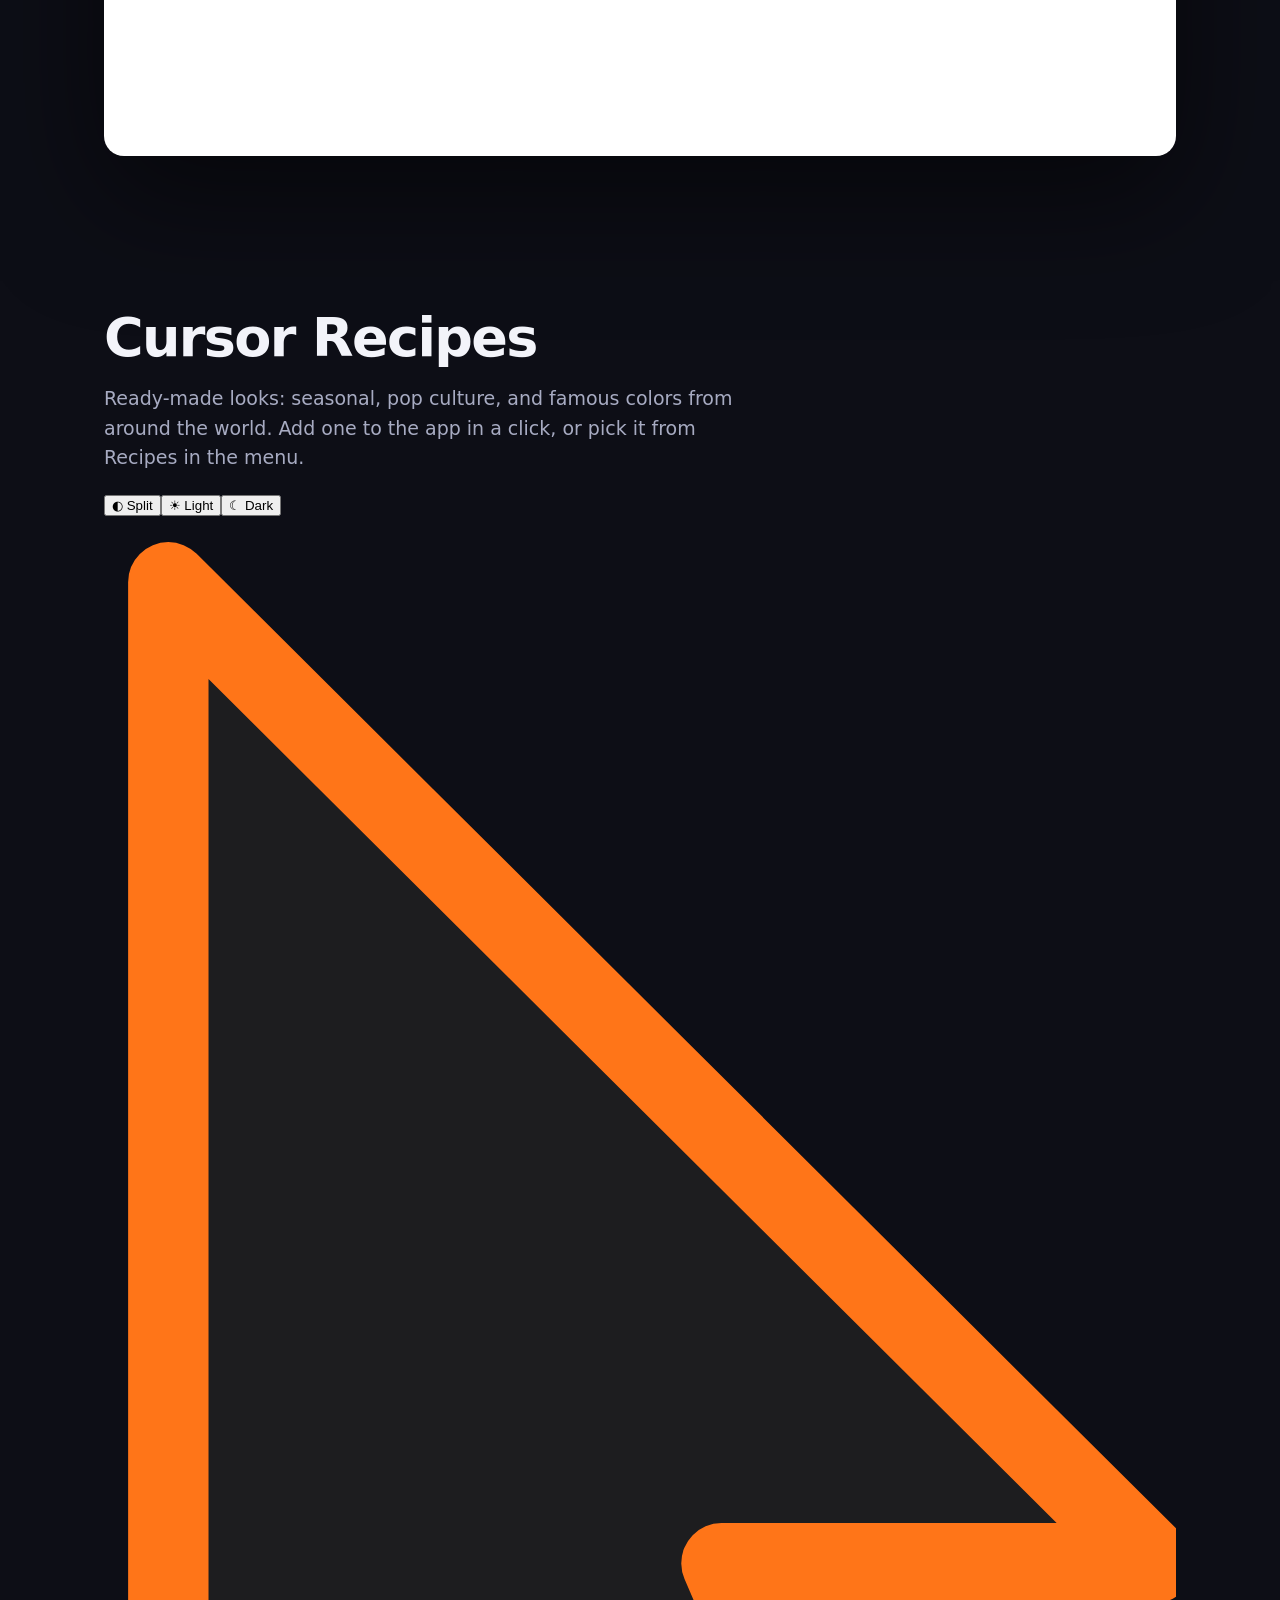
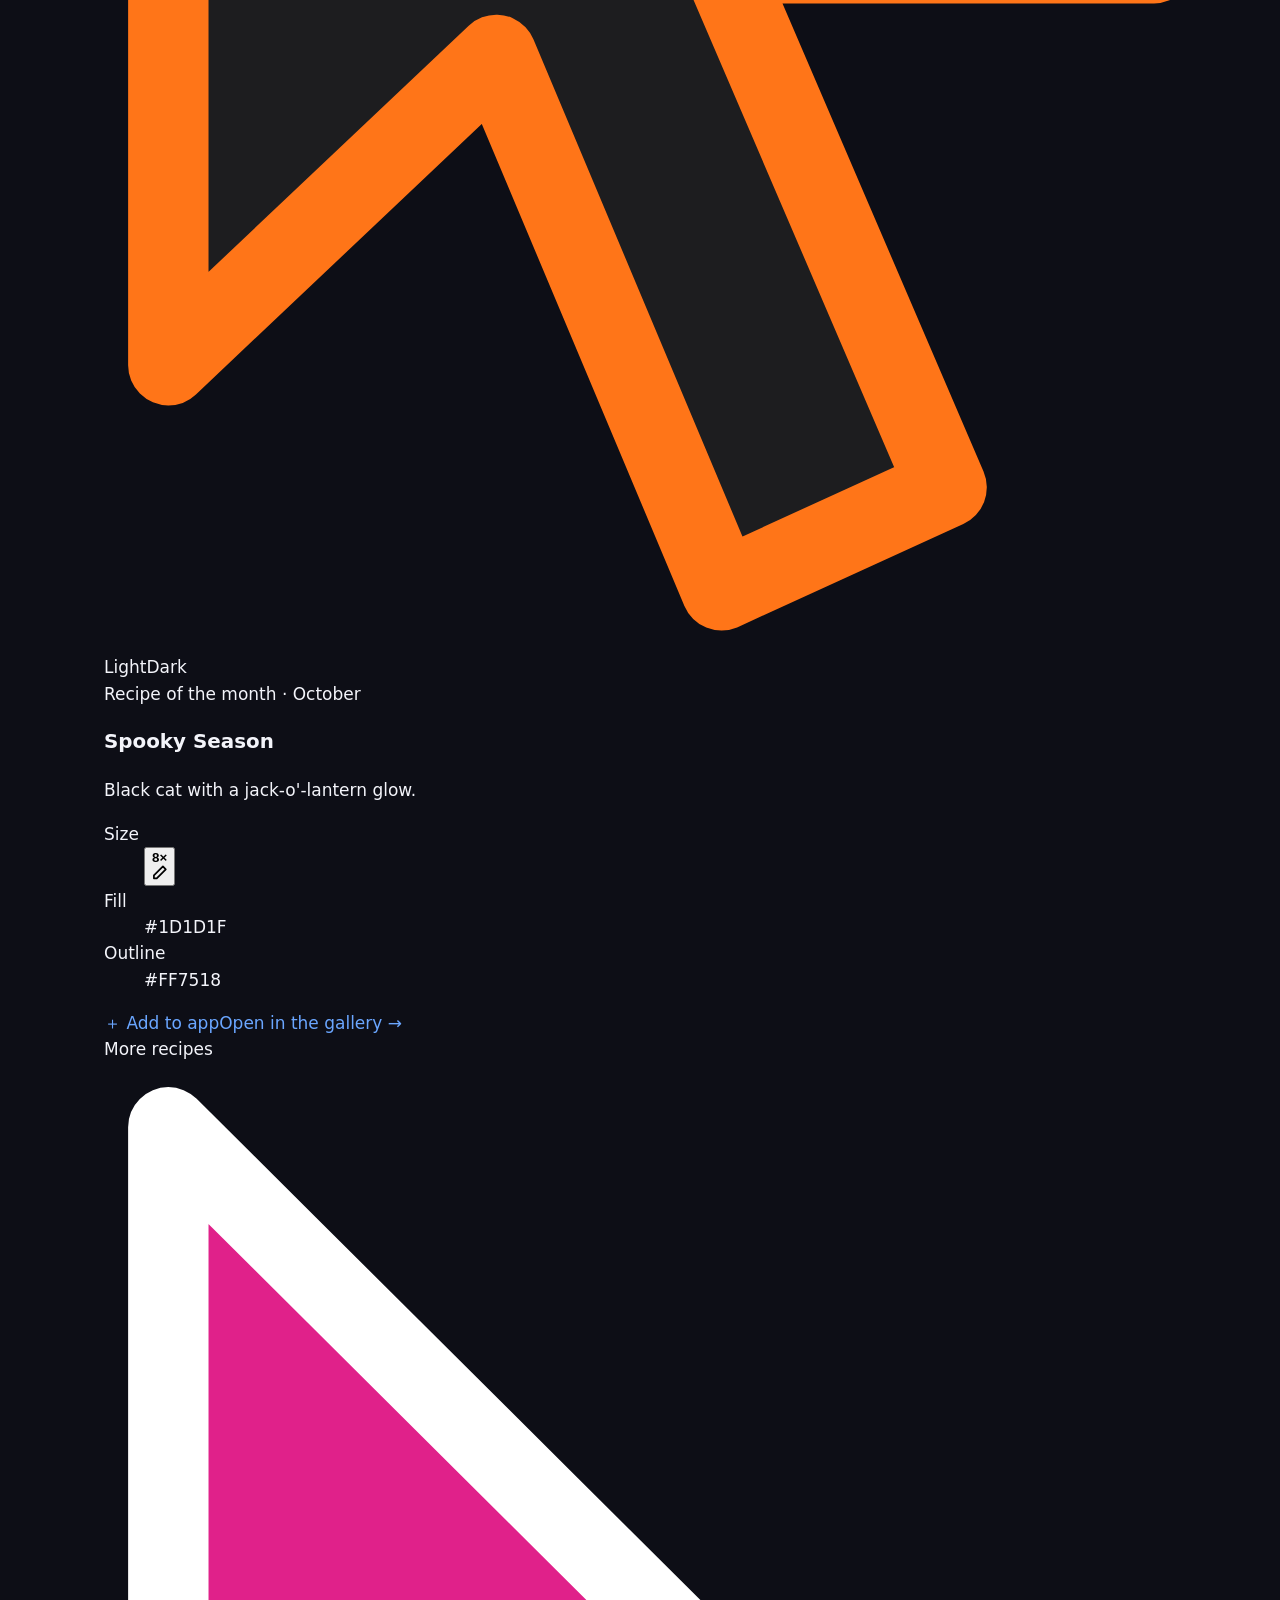
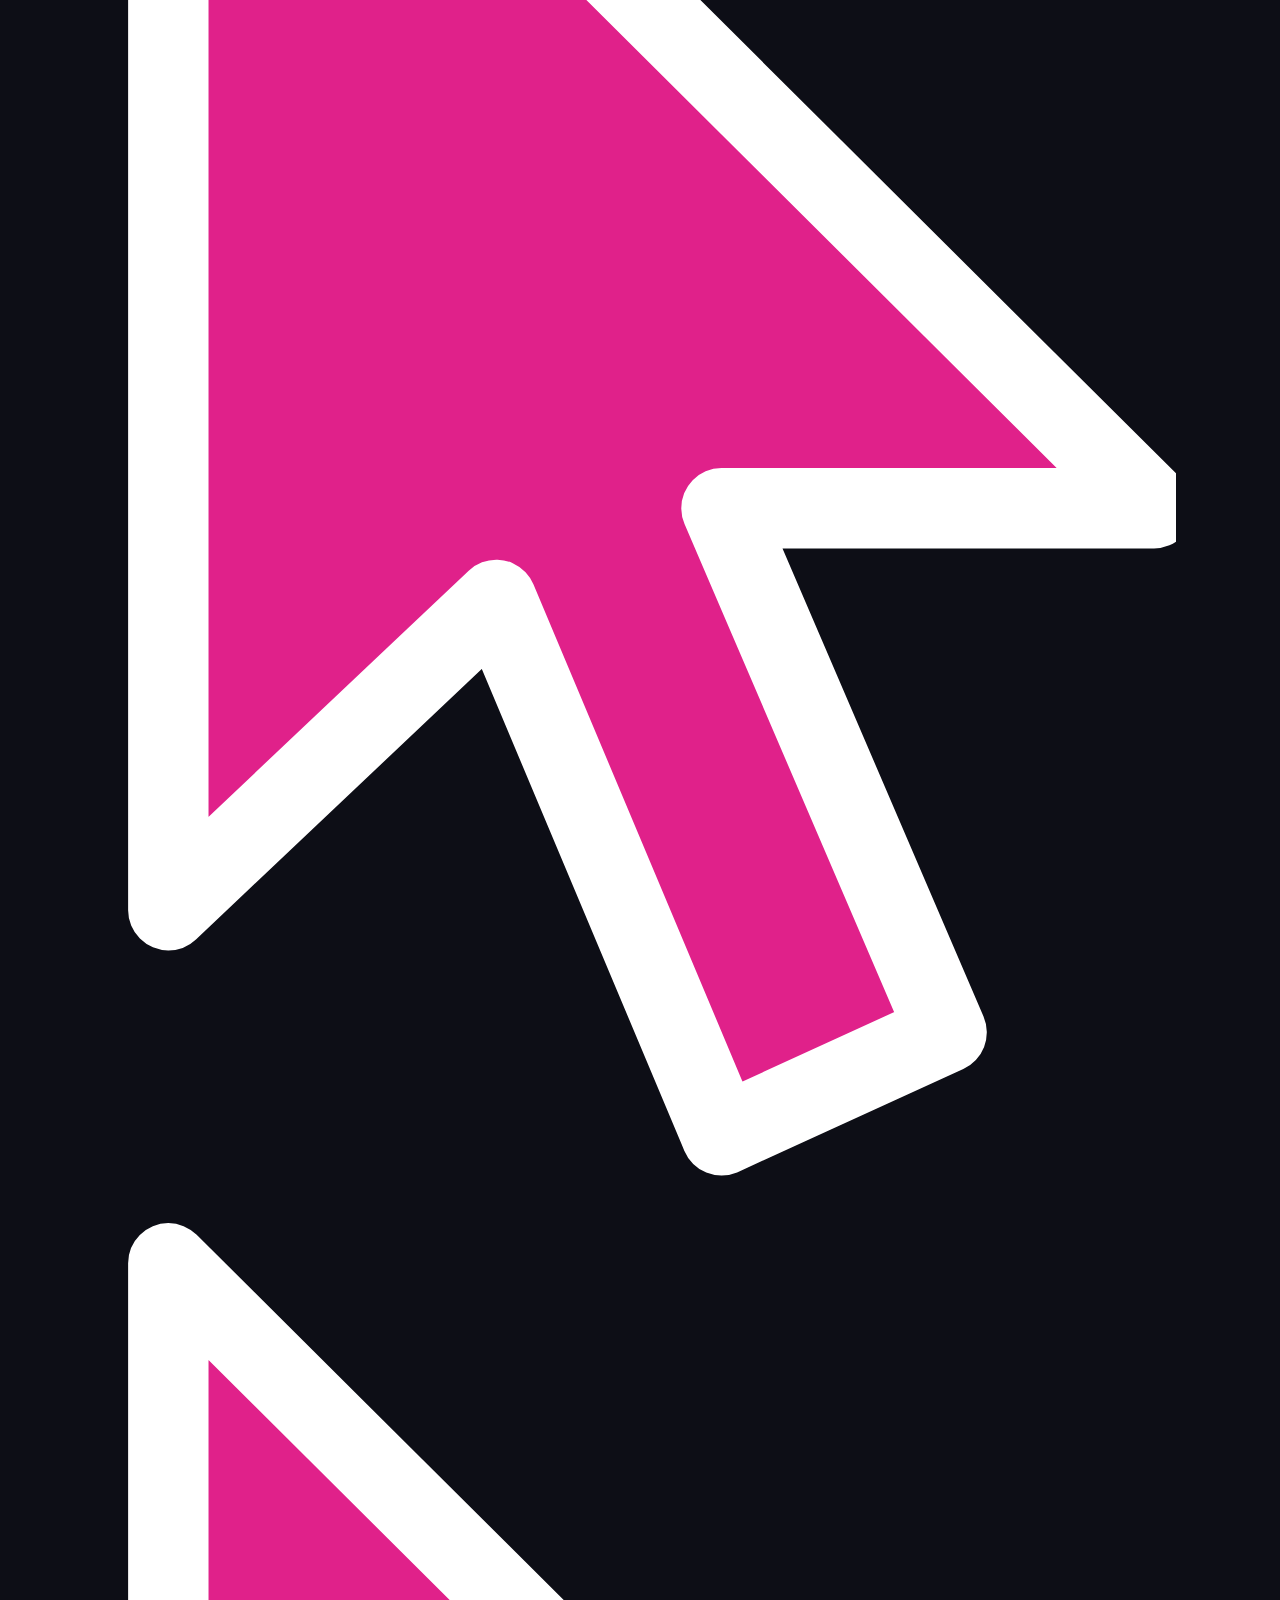
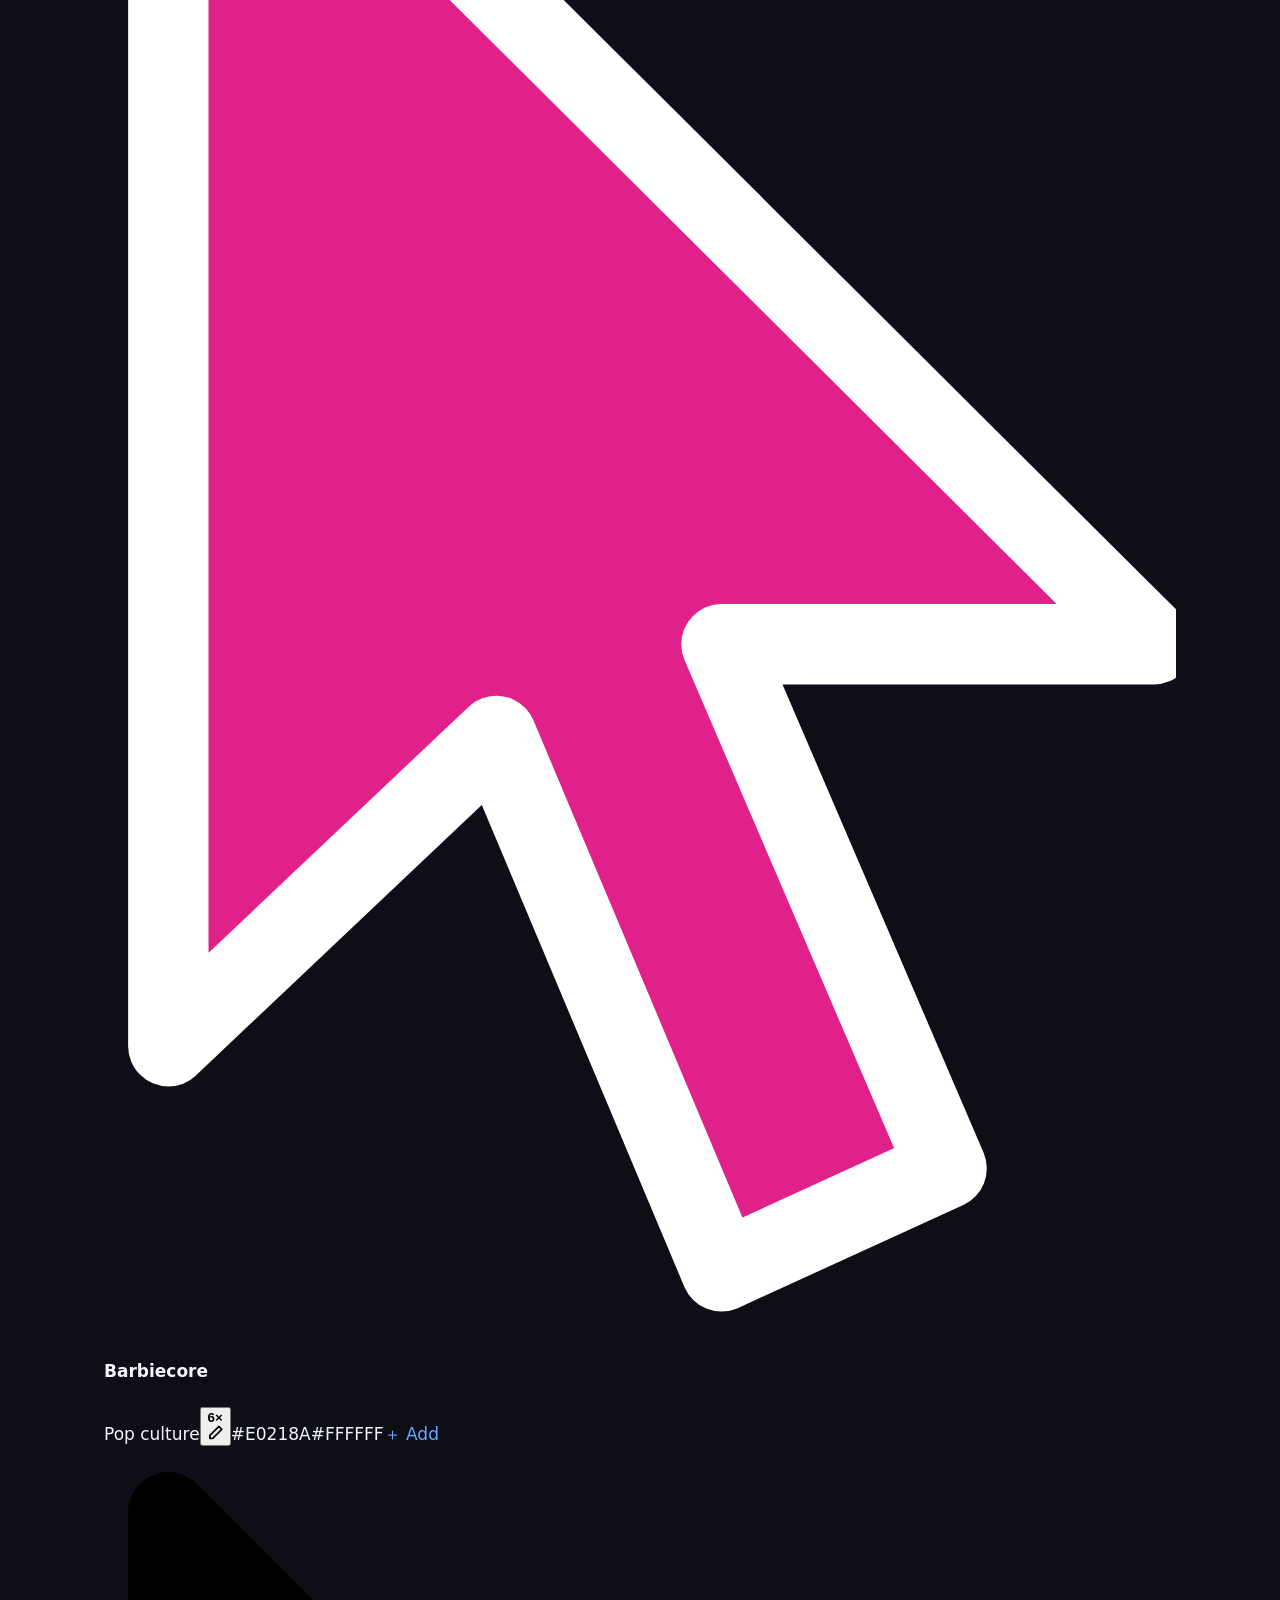
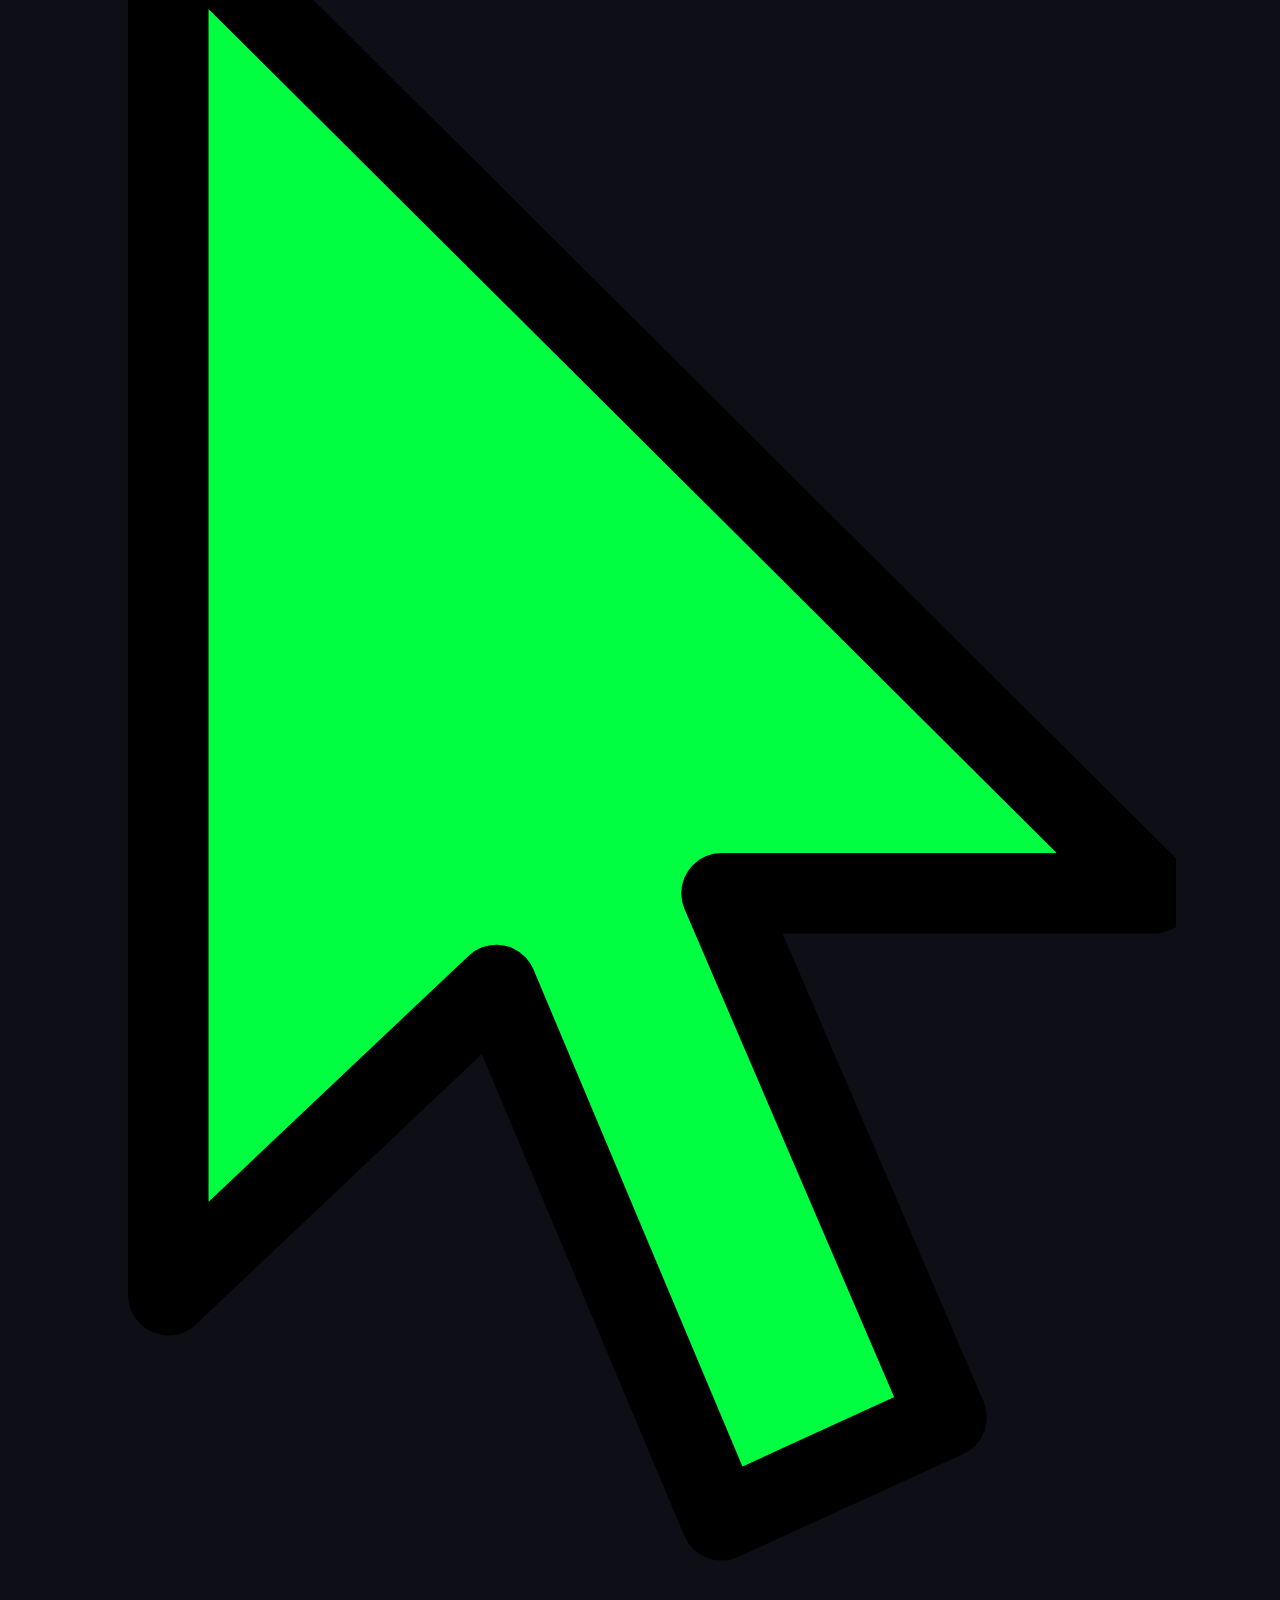
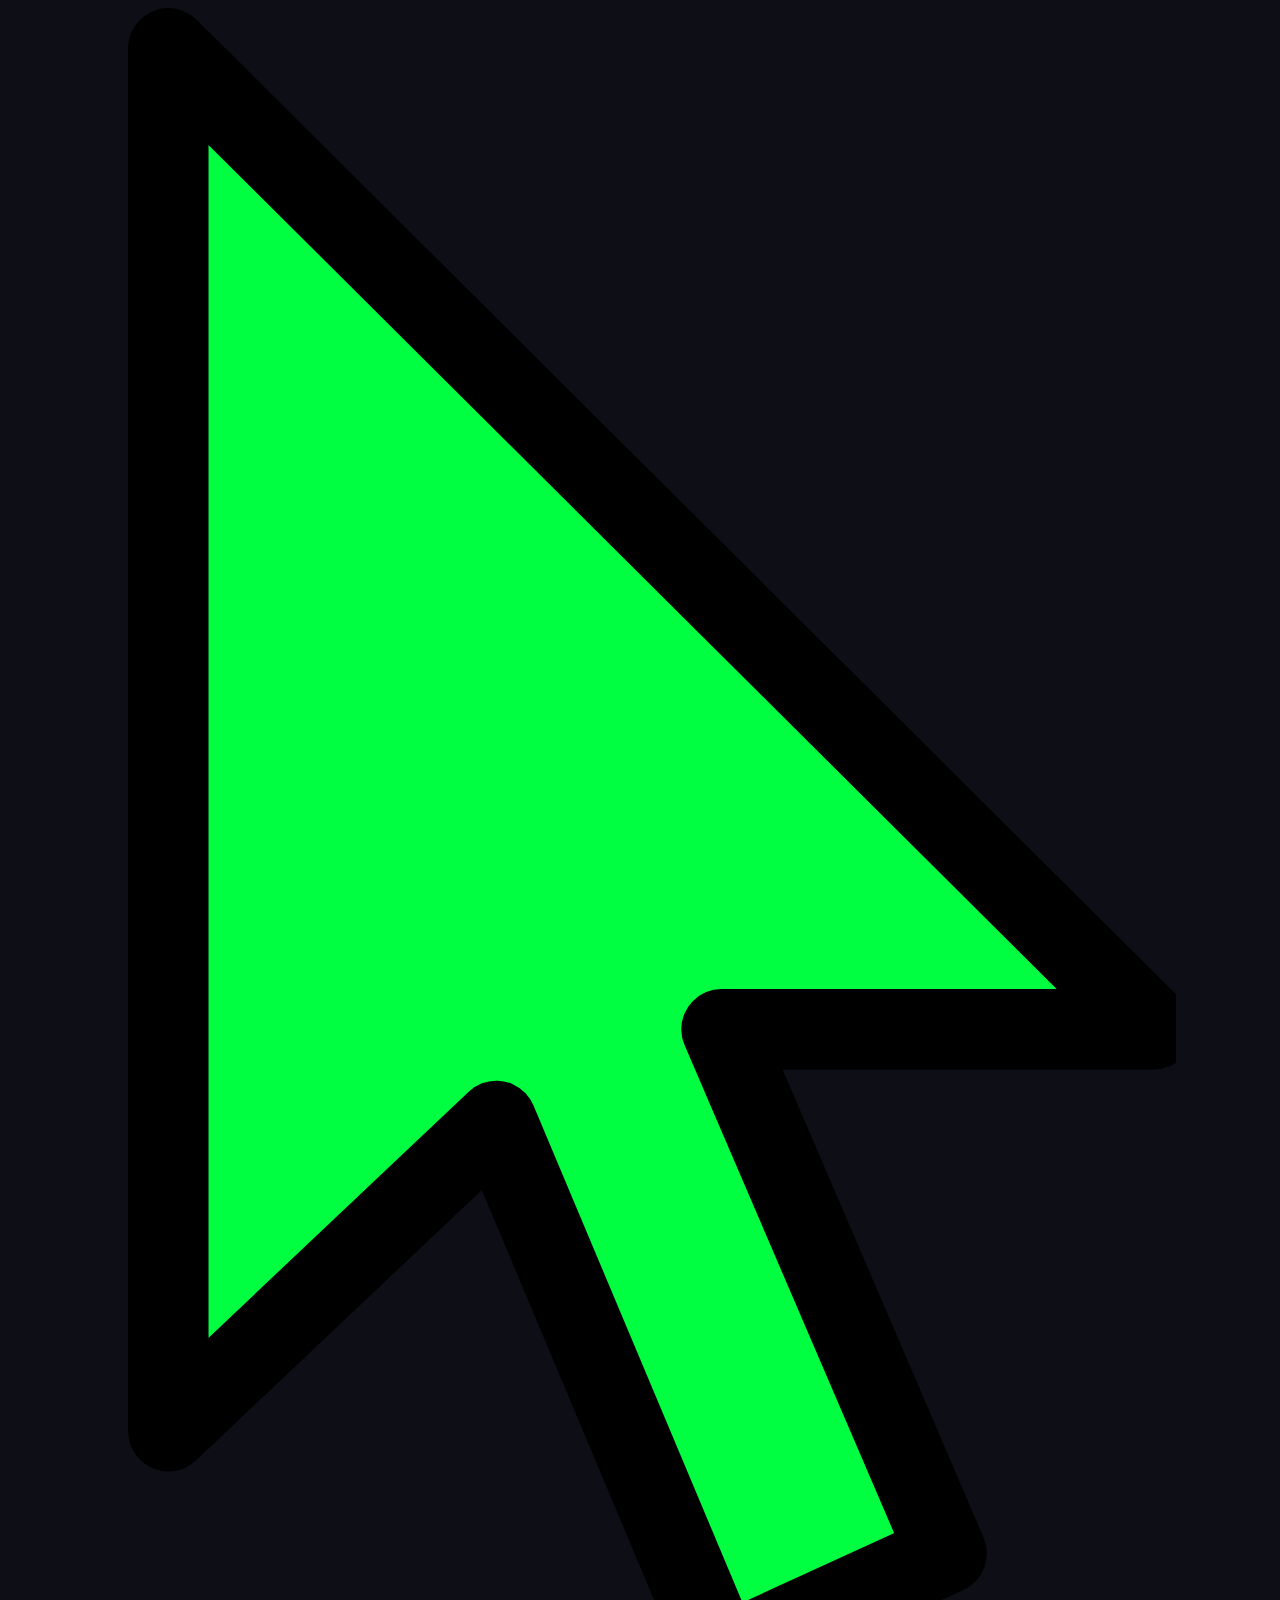
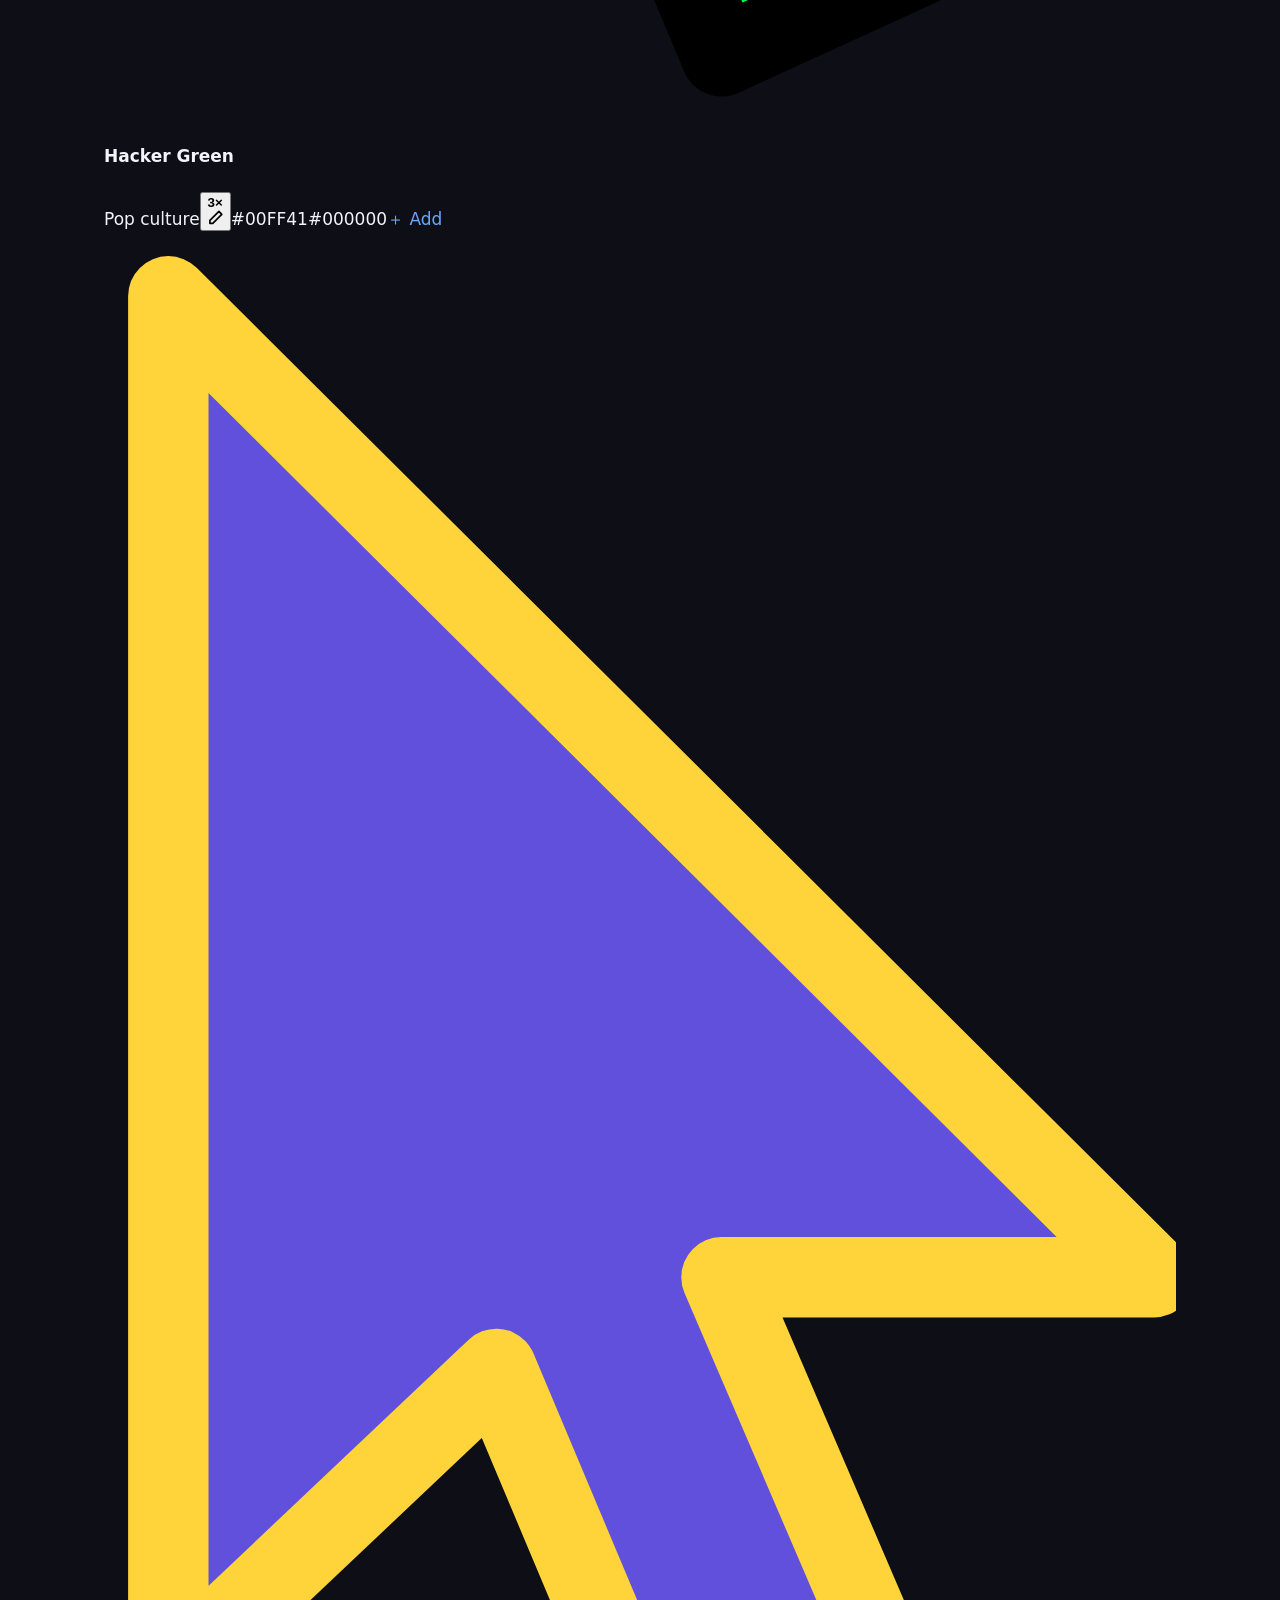
==== commit 92c25709: "Site: privacy policy page, linked from every footer App Store Connect requires a privacy policy URL " ====
--- a/site/index.html
+++ b/site/index.html
@@ -633,7 +633,7 @@
   <div class="wrap">
     <span>Made by <a href="https://github.com/andrewkamphey">Andrew Kamphey</a>, who kept losing his mouse.</span>
     <span><a href="/guides/">Mac cursor guides</a>: <a href="/guides/change-cursor-size-mac">change cursor size</a> · <a href="/guides/change-cursor-color-mac">change cursor color</a> · <a href="/guides/reset-cursor-mac">reset your cursor</a> · <a href="/guides/shake-to-find-cursor-mac">shake to find</a></span>
-    <span>MIT License · Not affiliated with Apple.</span>
+    <span>MIT License · <a href="/privacy">Privacy</a> · Not affiliated with Apple.</span>
   </div>
 </footer>
 
@@ -753,13 +753,6 @@
 </script>
 <script src="assets/recipes.js"></script>
 <script src="assets/get-app.js"></script>
-<script>(function () { // counts the visit for /stats: referring domain only, utm_* tags, this page, and touch (iPads look like Macs)
-  if (!navigator.sendBeacon) return;
-  var q = new URLSearchParams(location.search), b = new URLSearchParams({ p: location.pathname });
-  try { if (document.referrer) b.set('r', new URL(document.referrer).hostname); } catch (e) {}
-  ['utm_source', 'utm_medium', 'utm_campaign'].forEach(function (k) { if (q.get(k)) b.set(k, q.get(k)); });
-  if (navigator.maxTouchPoints > 1) b.set('t', '1');
-  navigator.sendBeacon('/api/hit', b);
-})();</script>
+<script>navigator.sendBeacon && navigator.sendBeacon('/api/hit');</script>
 </body>
 </html>
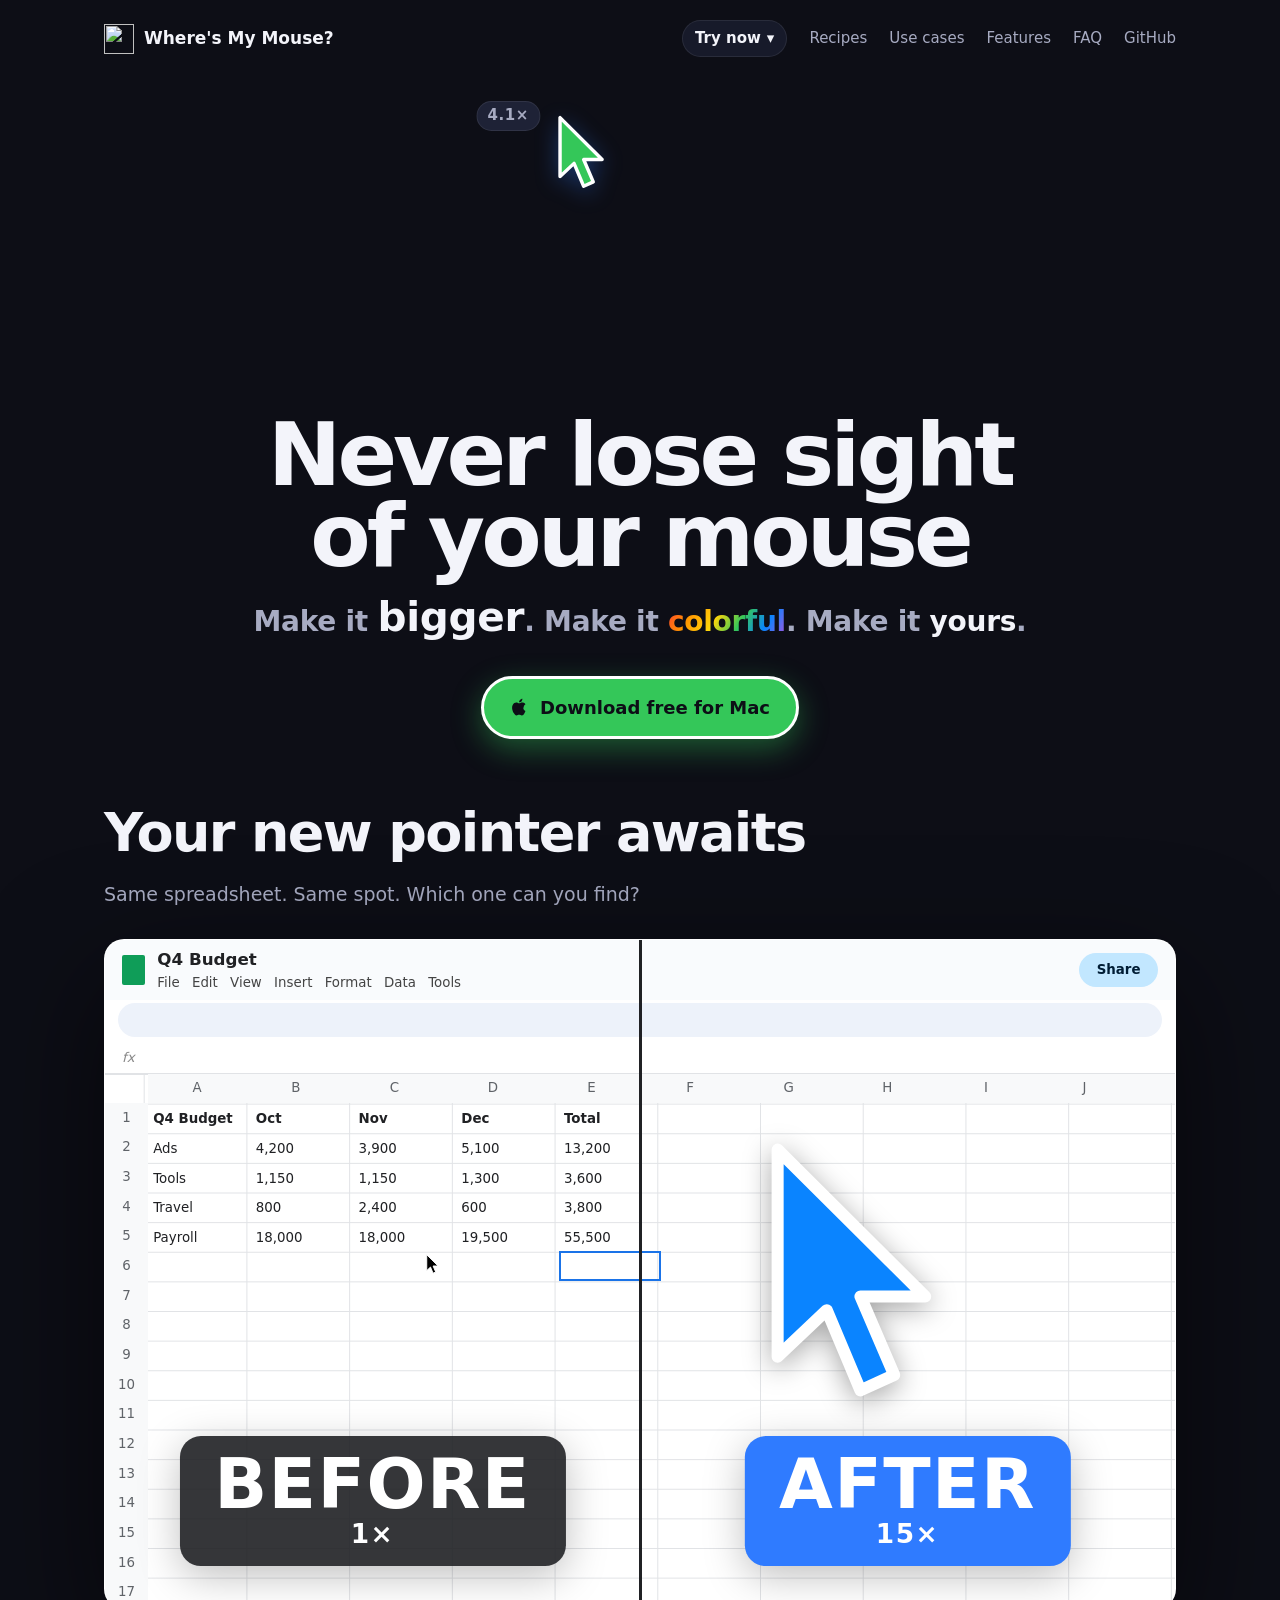
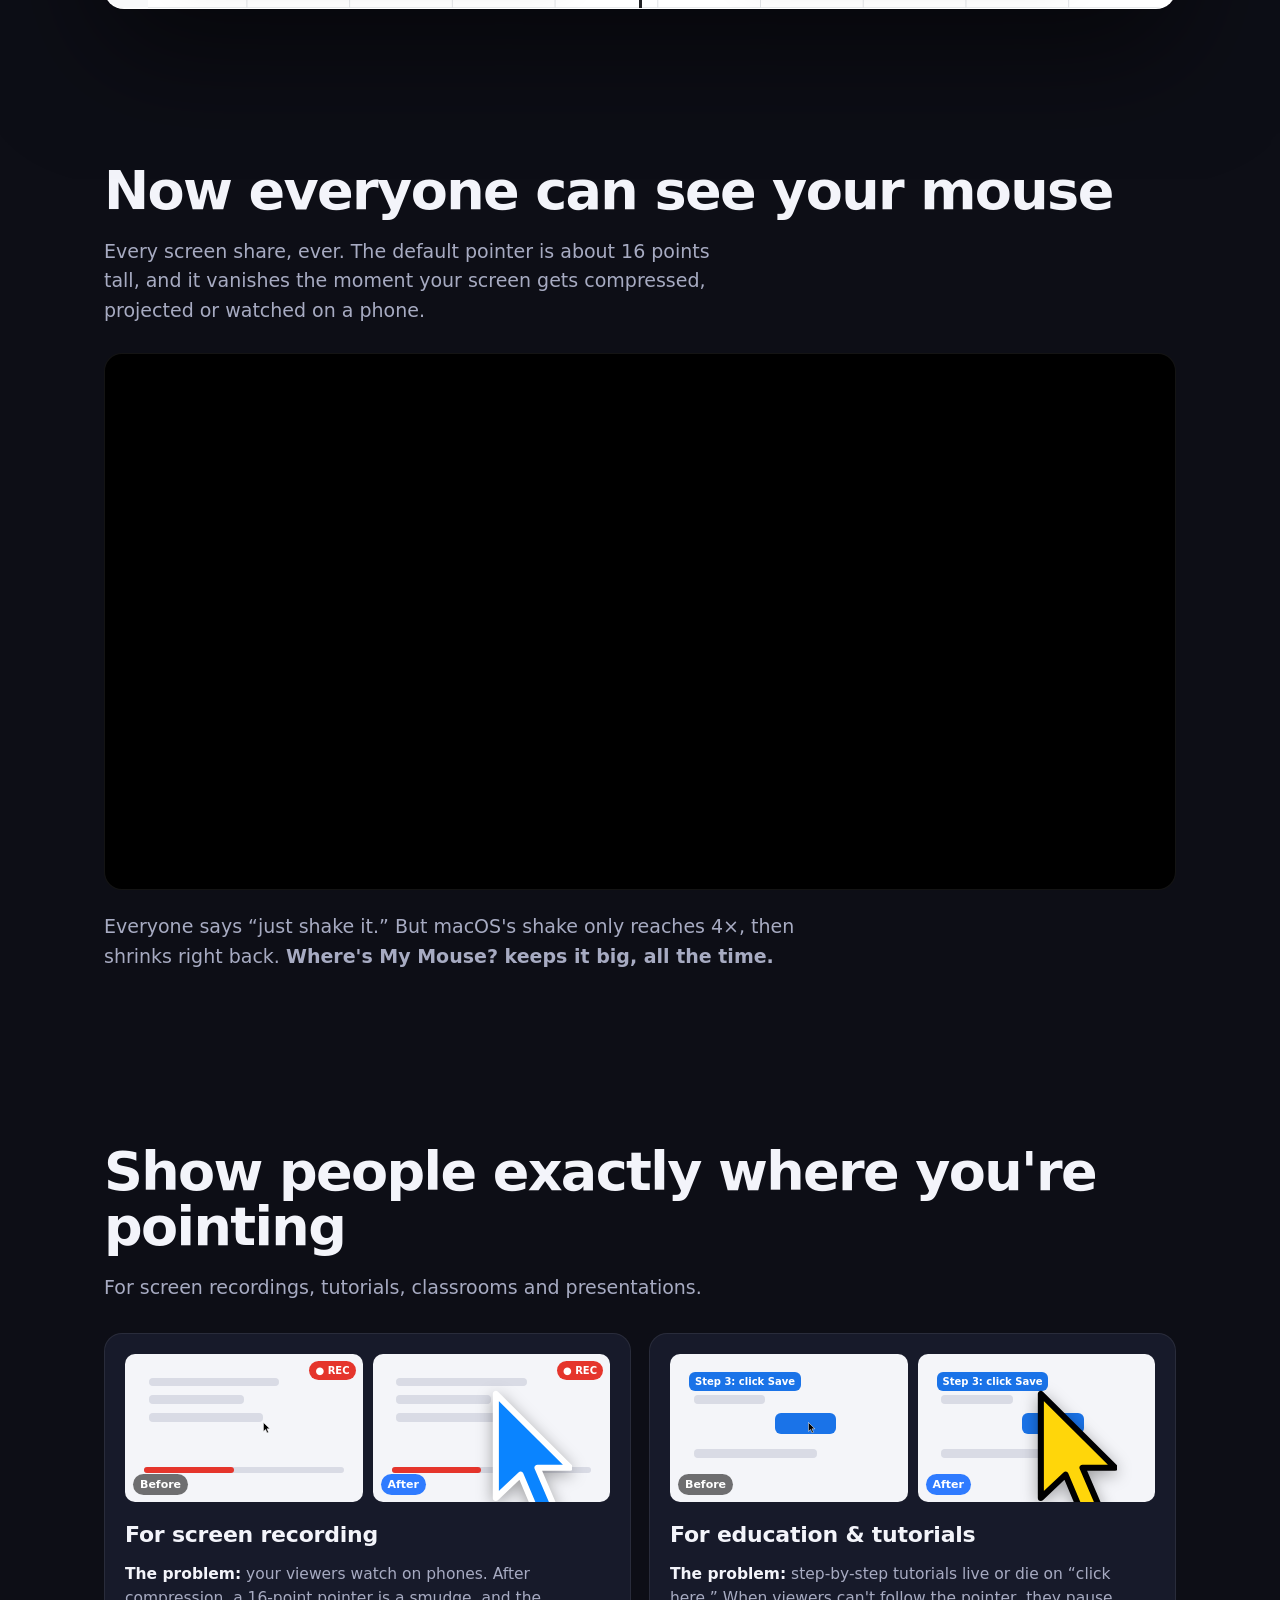
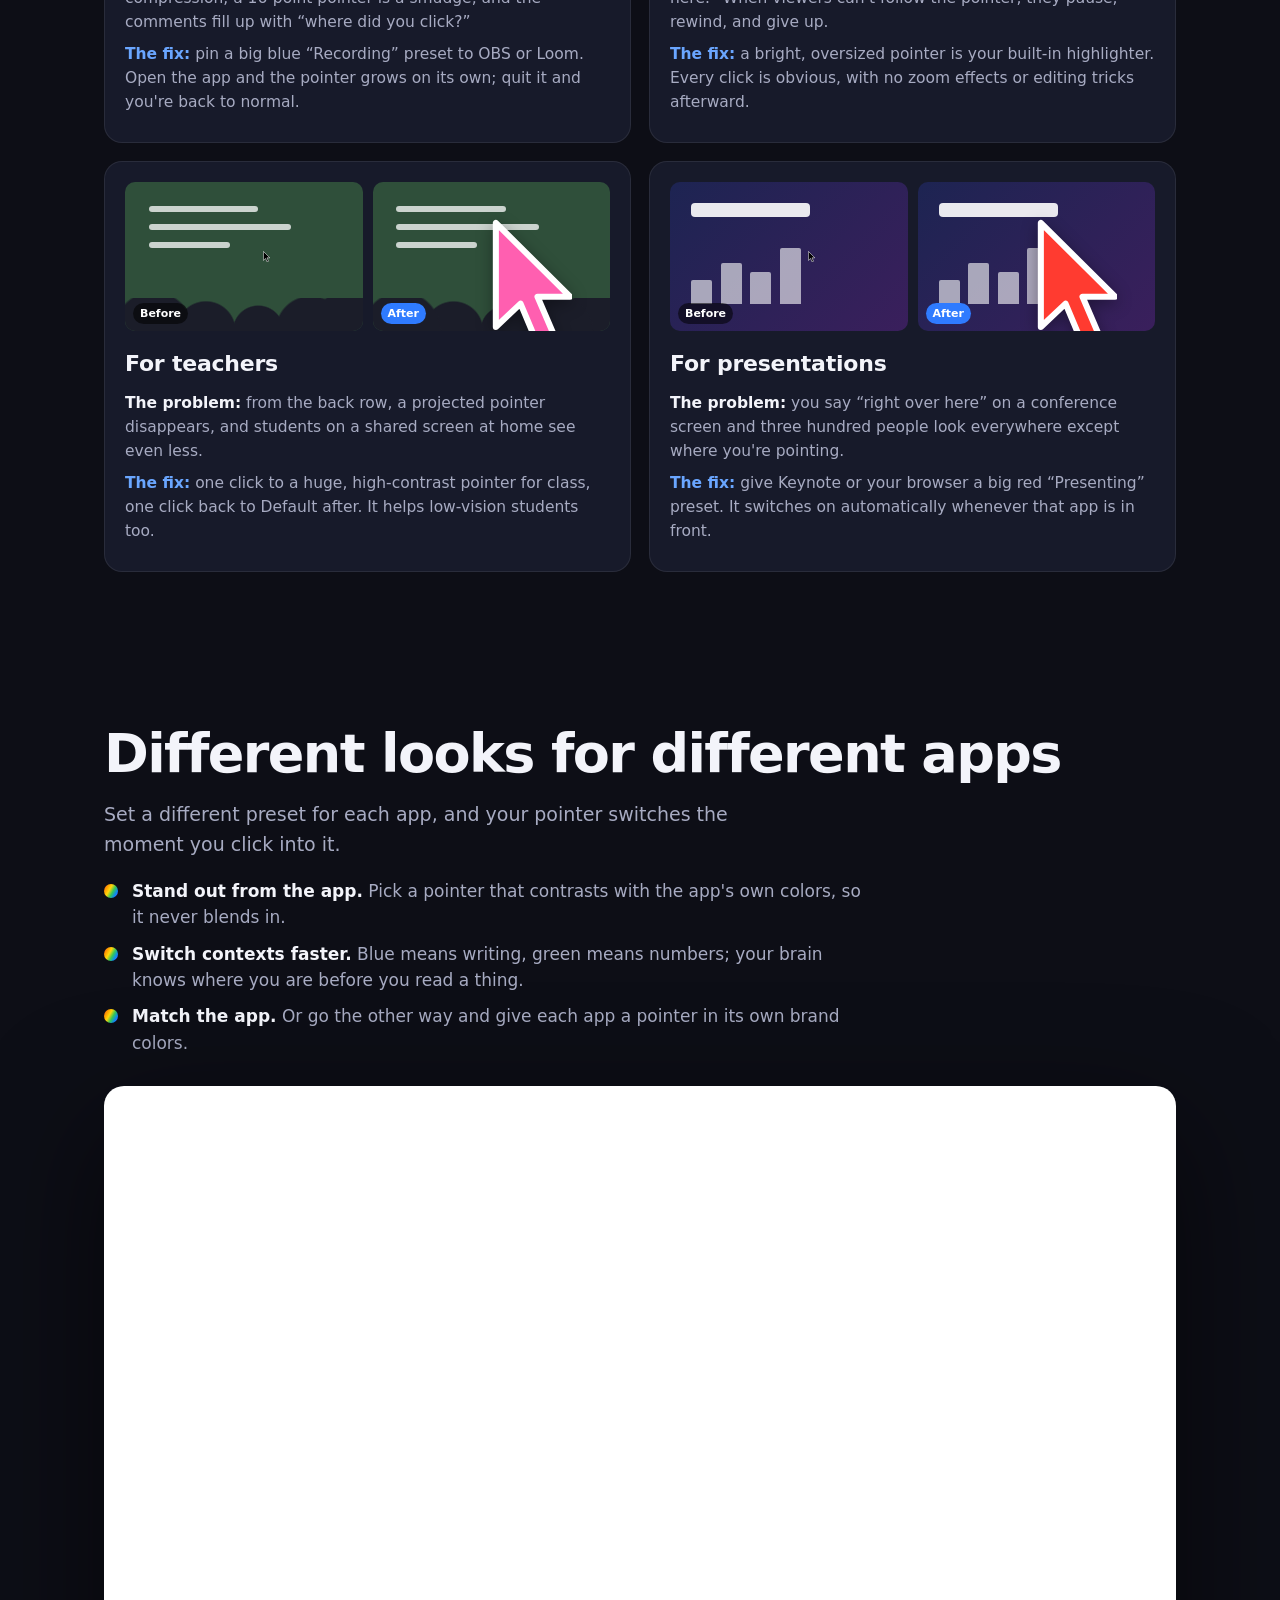
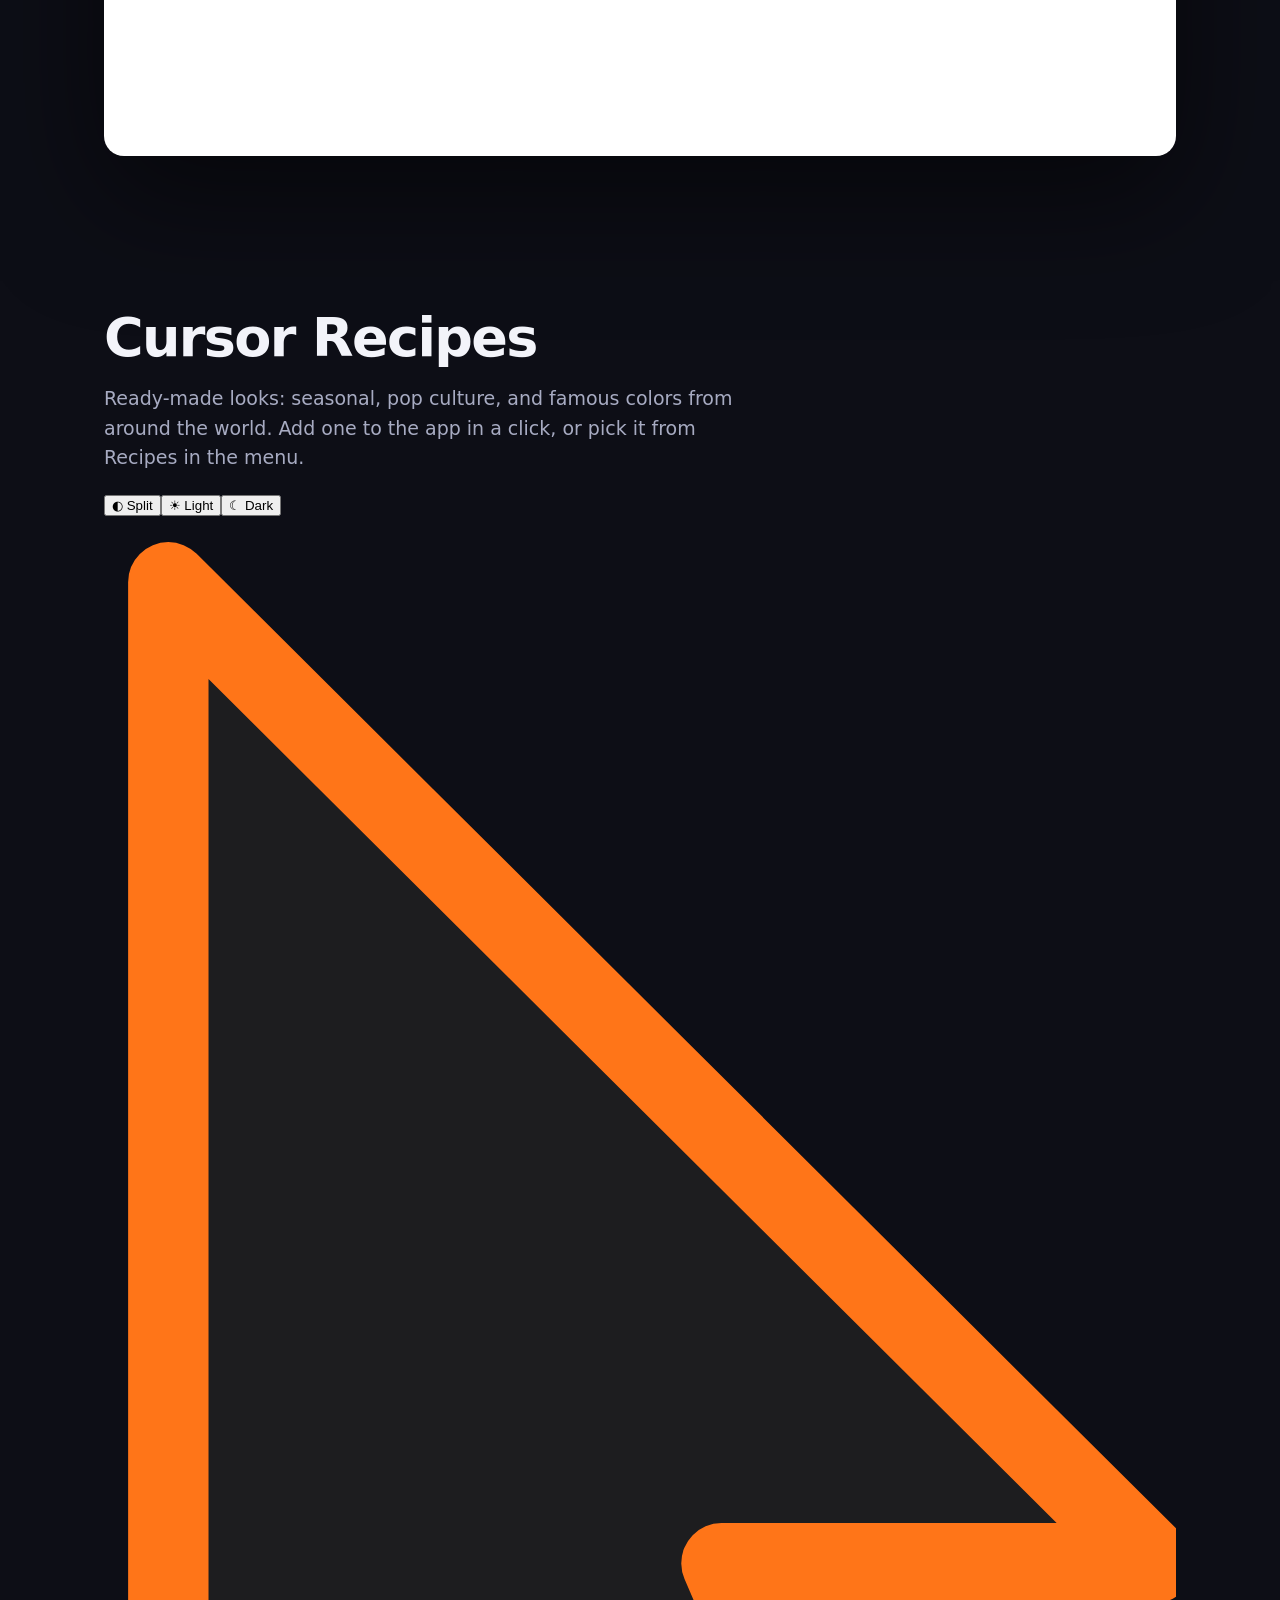
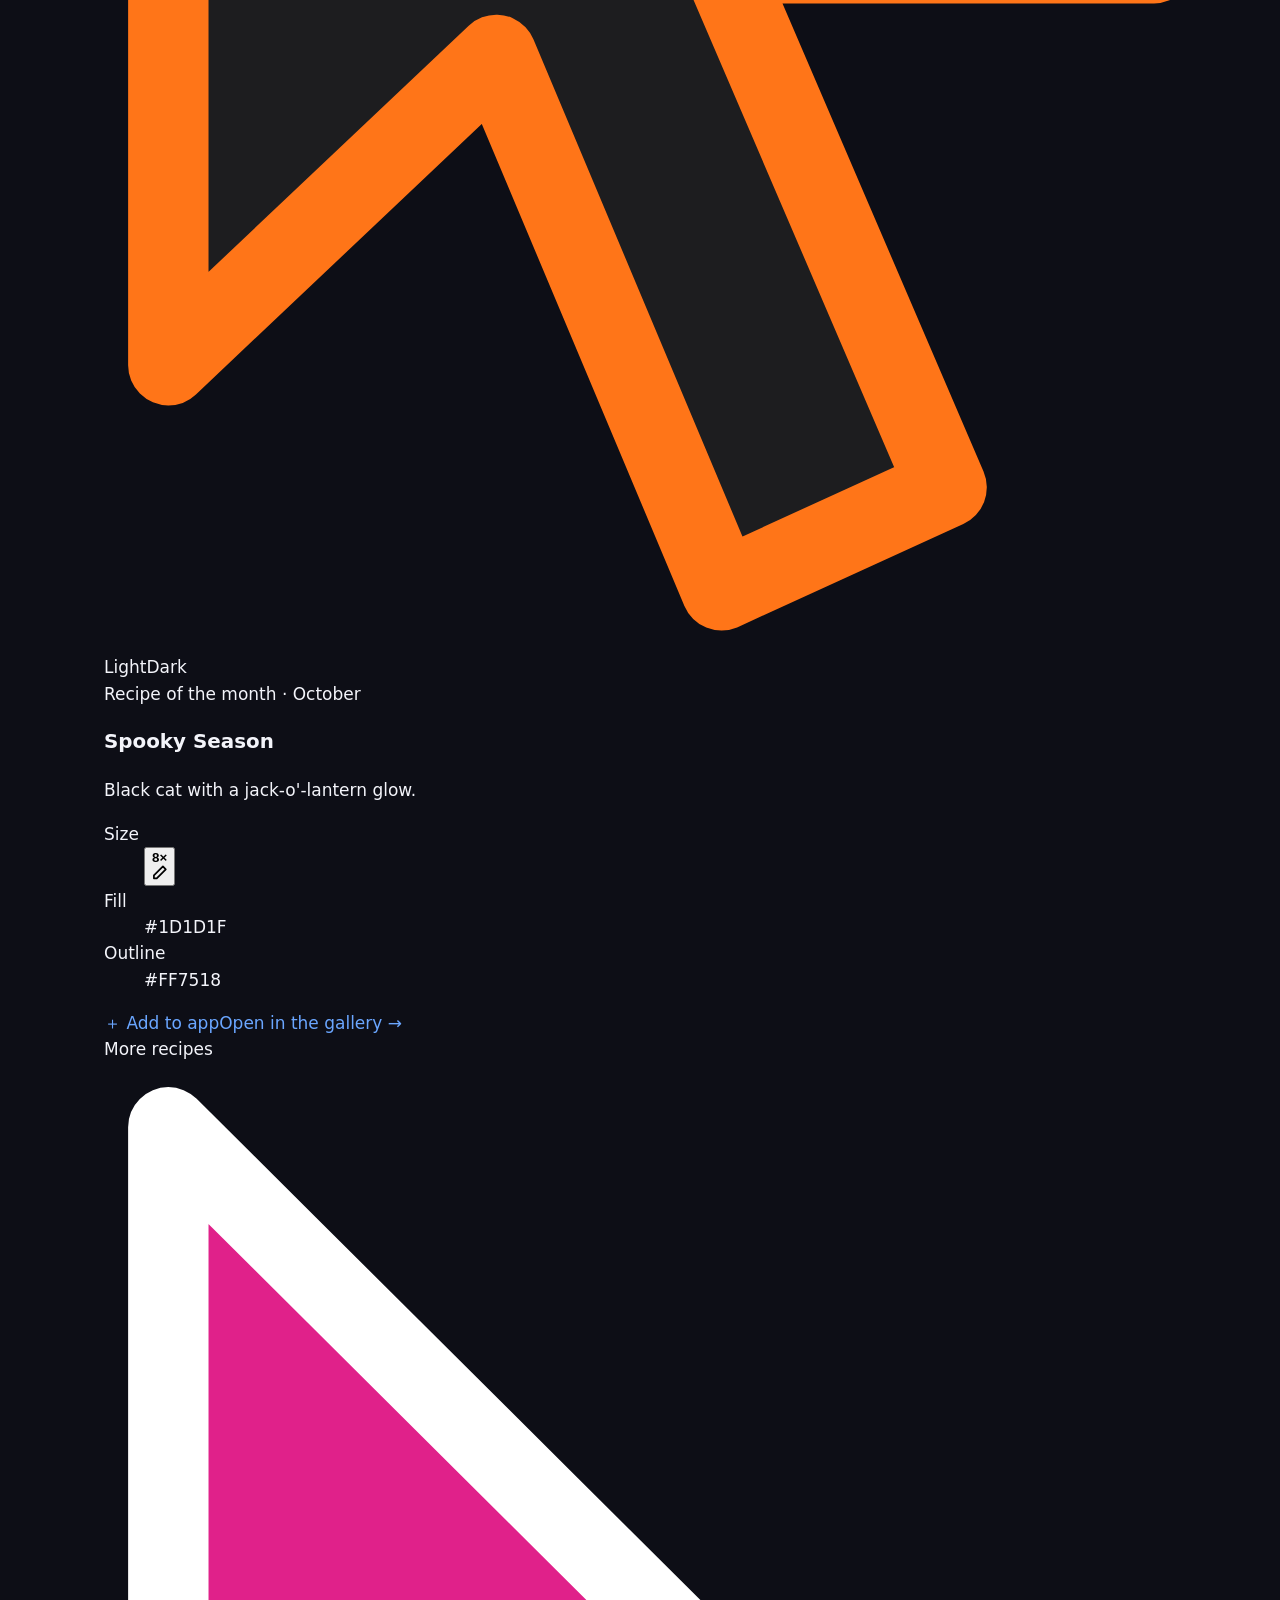
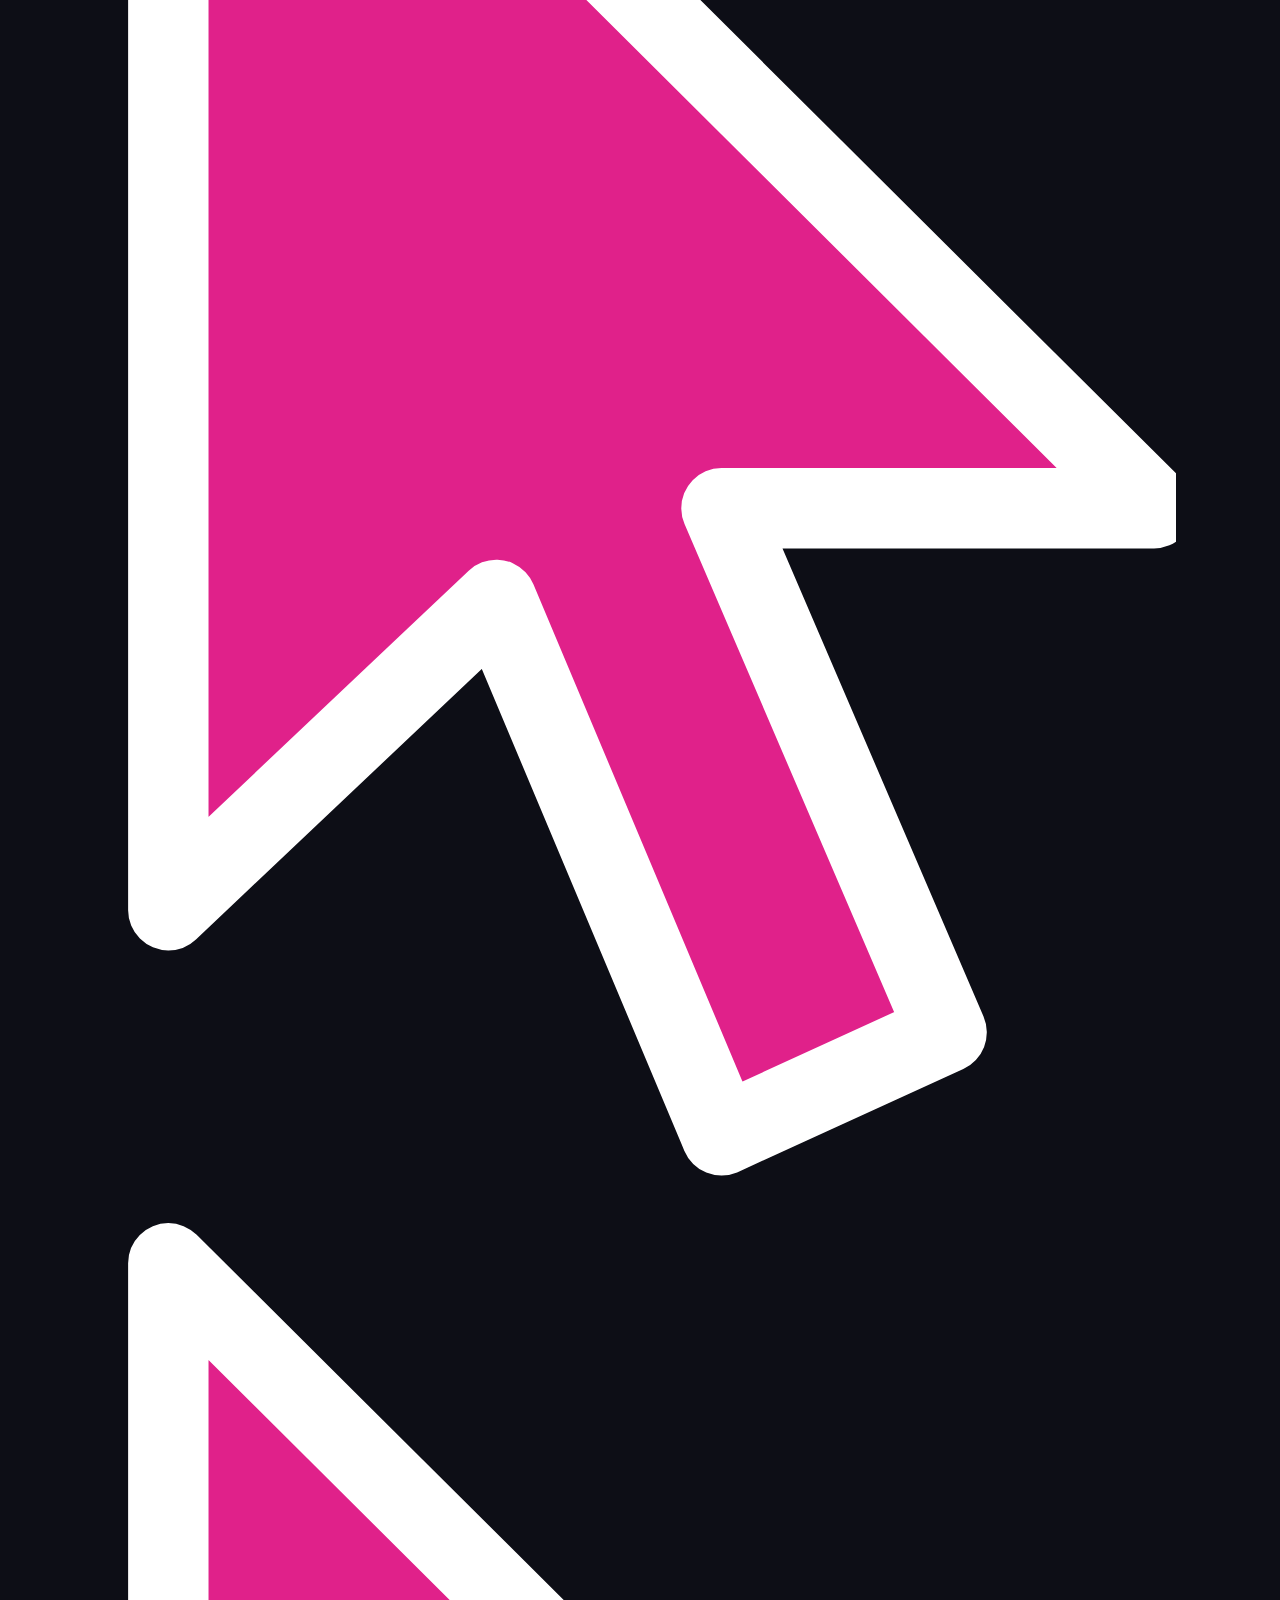
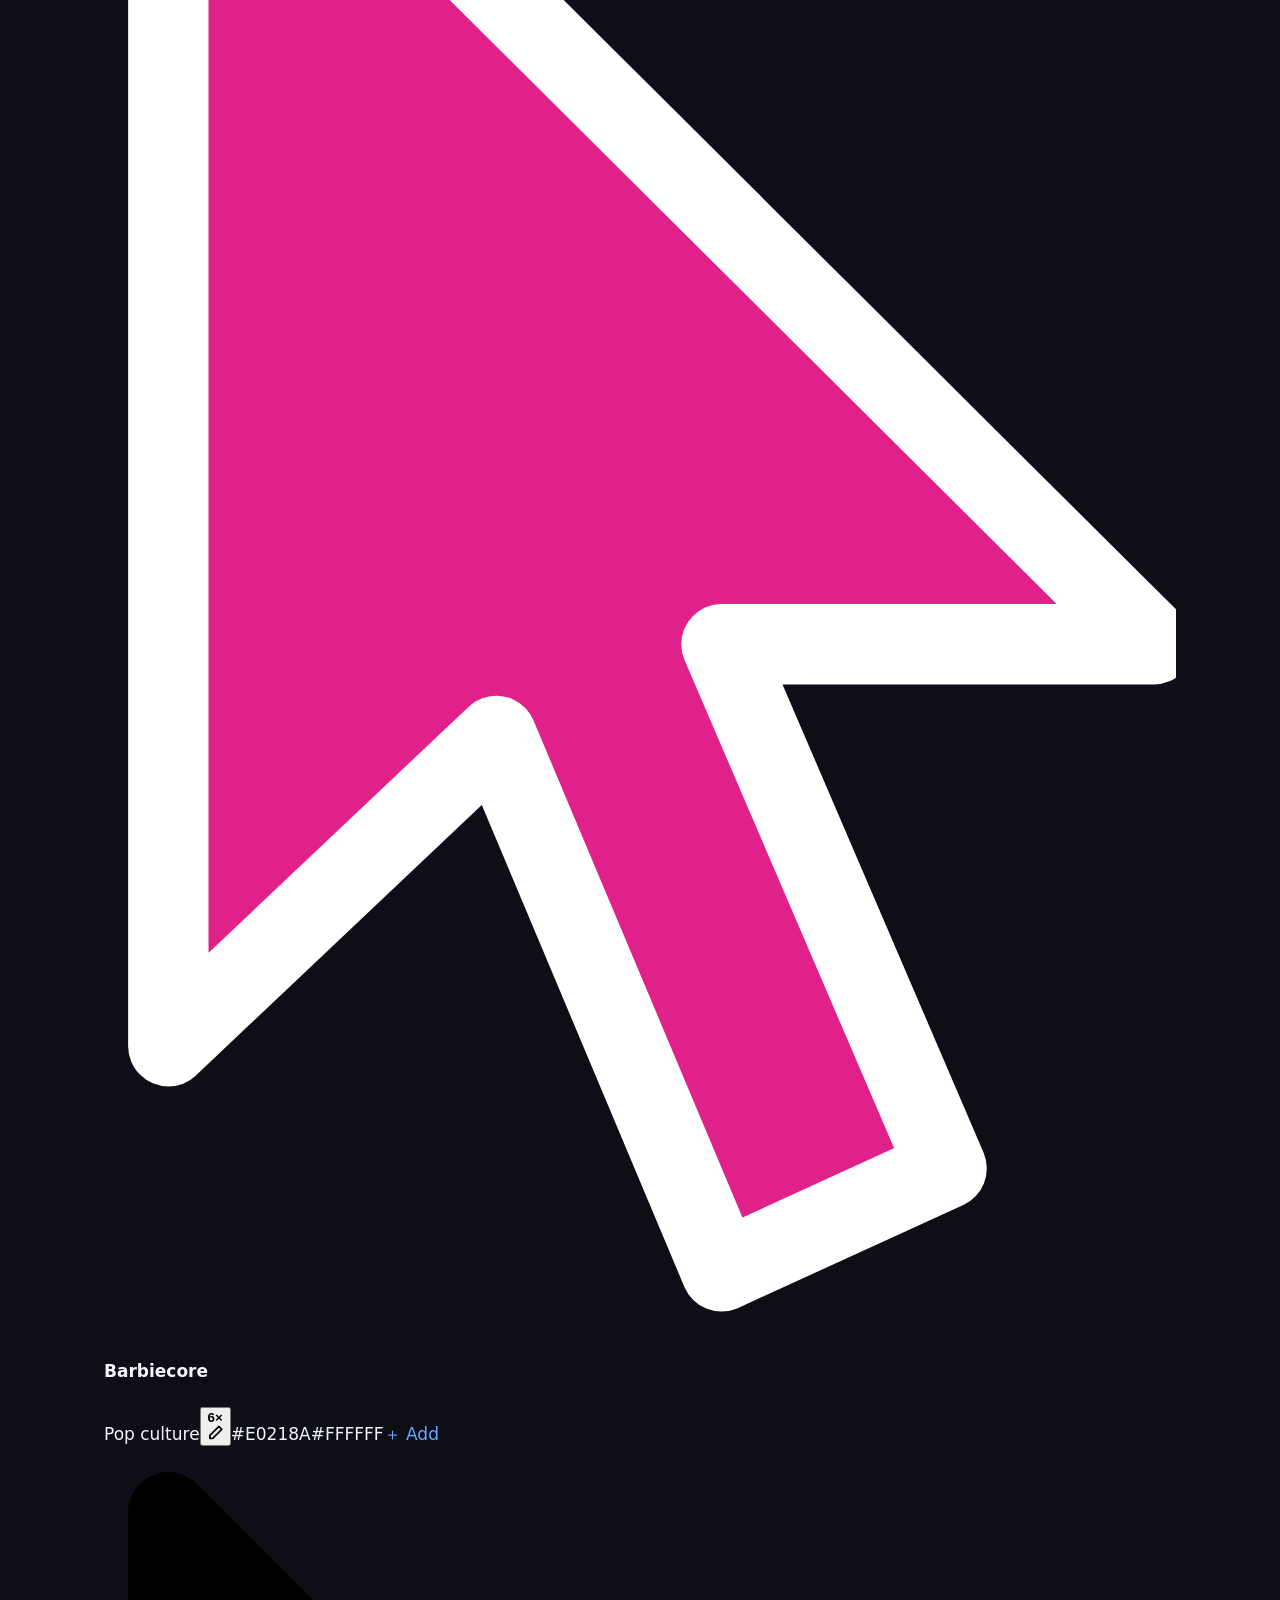
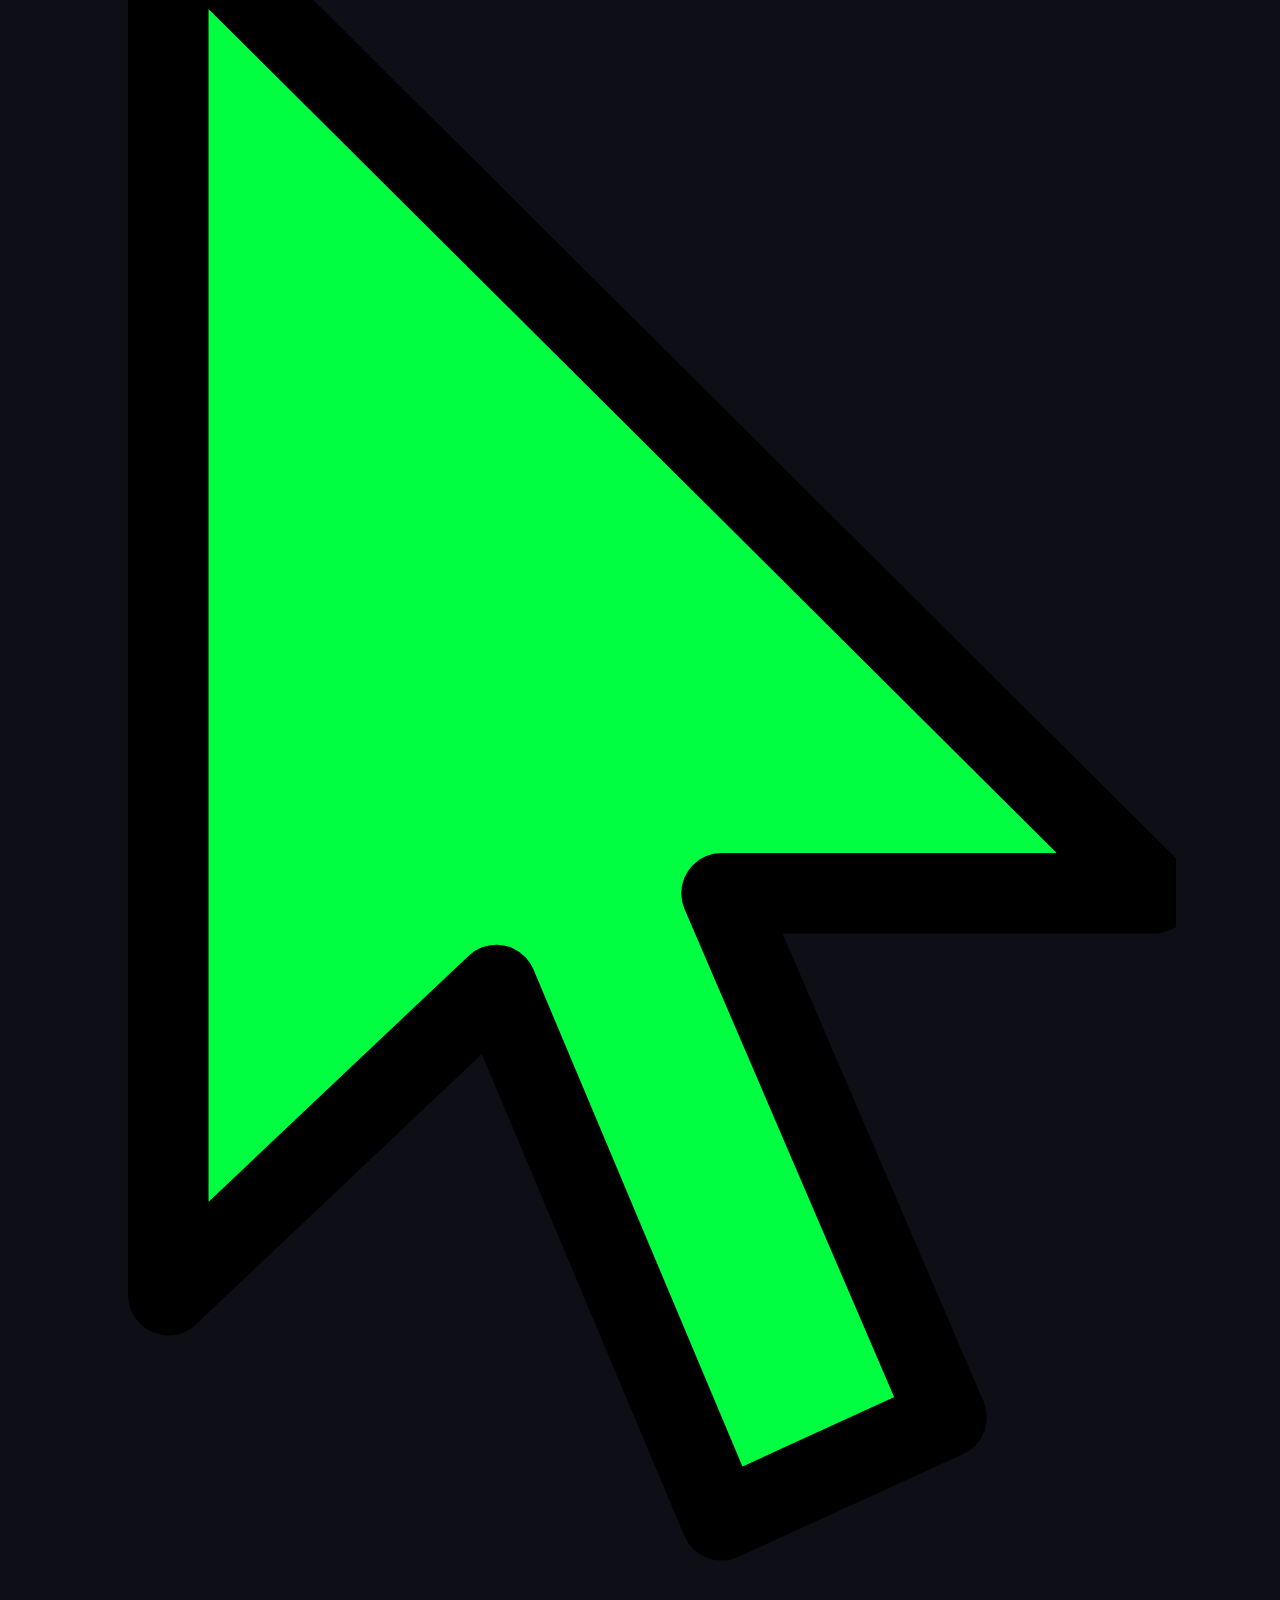
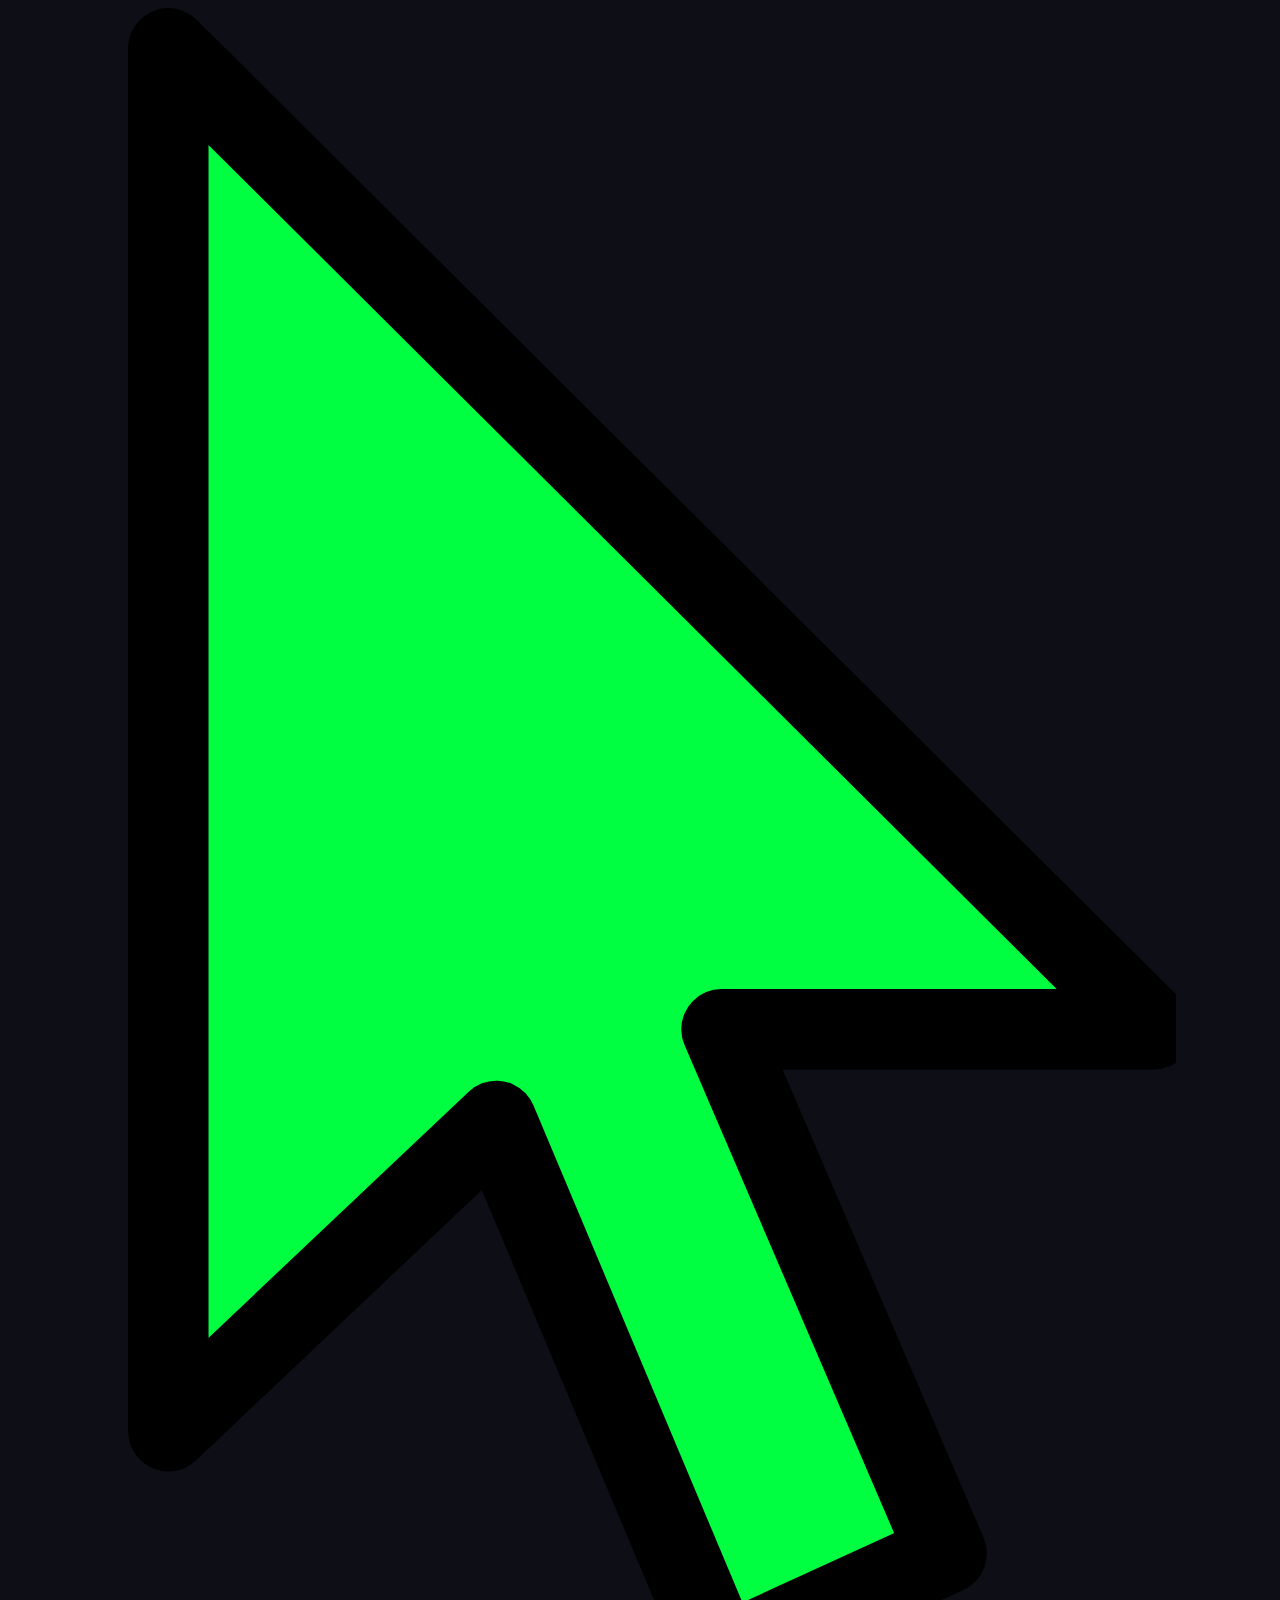
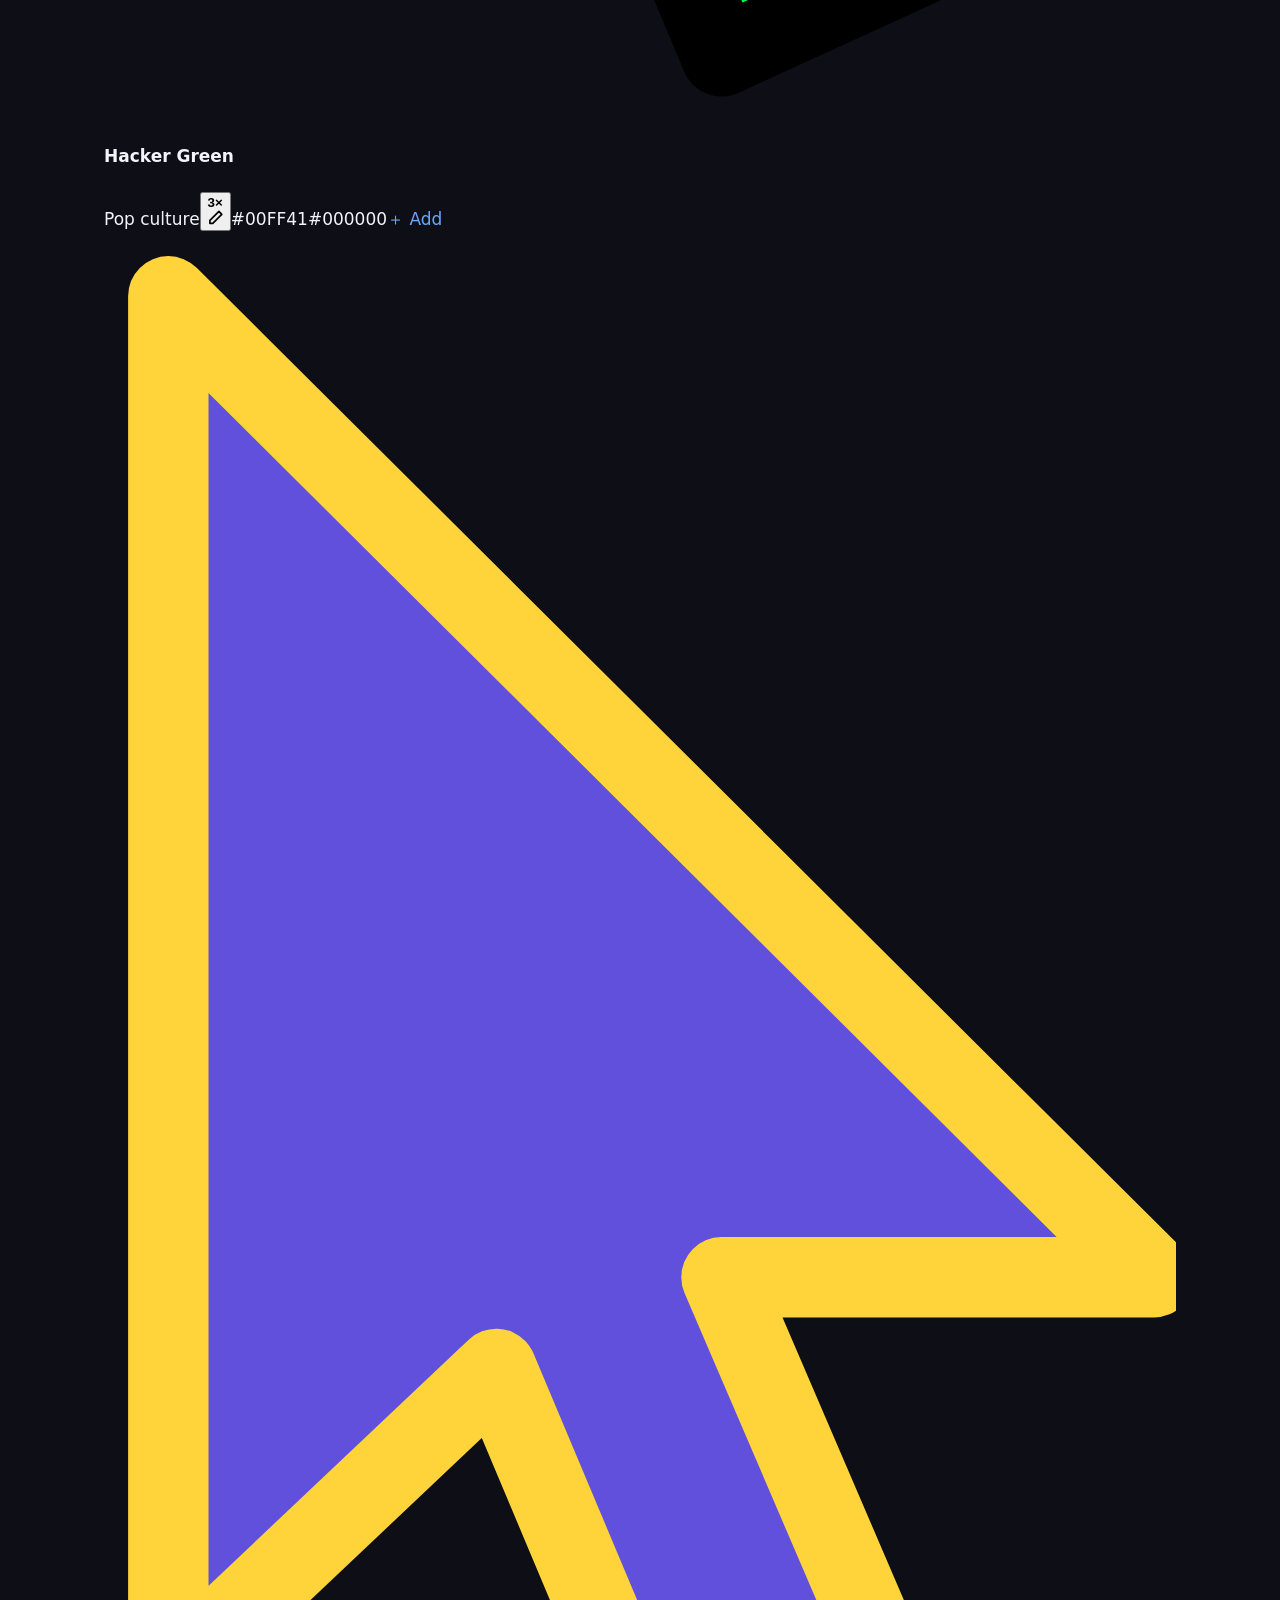
==== commit 77f4fca5: "Merge remote-tracking branch 'origin/main' into source-tracking" ====
--- a/site/index.html
+++ b/site/index.html
@@ -753,6 +753,13 @@
 </script>
 <script src="assets/recipes.js"></script>
 <script src="assets/get-app.js"></script>
-<script>navigator.sendBeacon && navigator.sendBeacon('/api/hit');</script>
+<script>(function () { // counts the visit for /stats: referring domain only, utm_* tags, this page, and touch (iPads look like Macs)
+  if (!navigator.sendBeacon) return;
+  var q = new URLSearchParams(location.search), b = new URLSearchParams({ p: location.pathname });
+  try { if (document.referrer) b.set('r', new URL(document.referrer).hostname); } catch (e) {}
+  ['utm_source', 'utm_medium', 'utm_campaign'].forEach(function (k) { if (q.get(k)) b.set(k, q.get(k)); });
+  if (navigator.maxTouchPoints > 1) b.set('t', '1');
+  navigator.sendBeacon('/api/hit', b);
+})();</script>
 </body>
 </html>
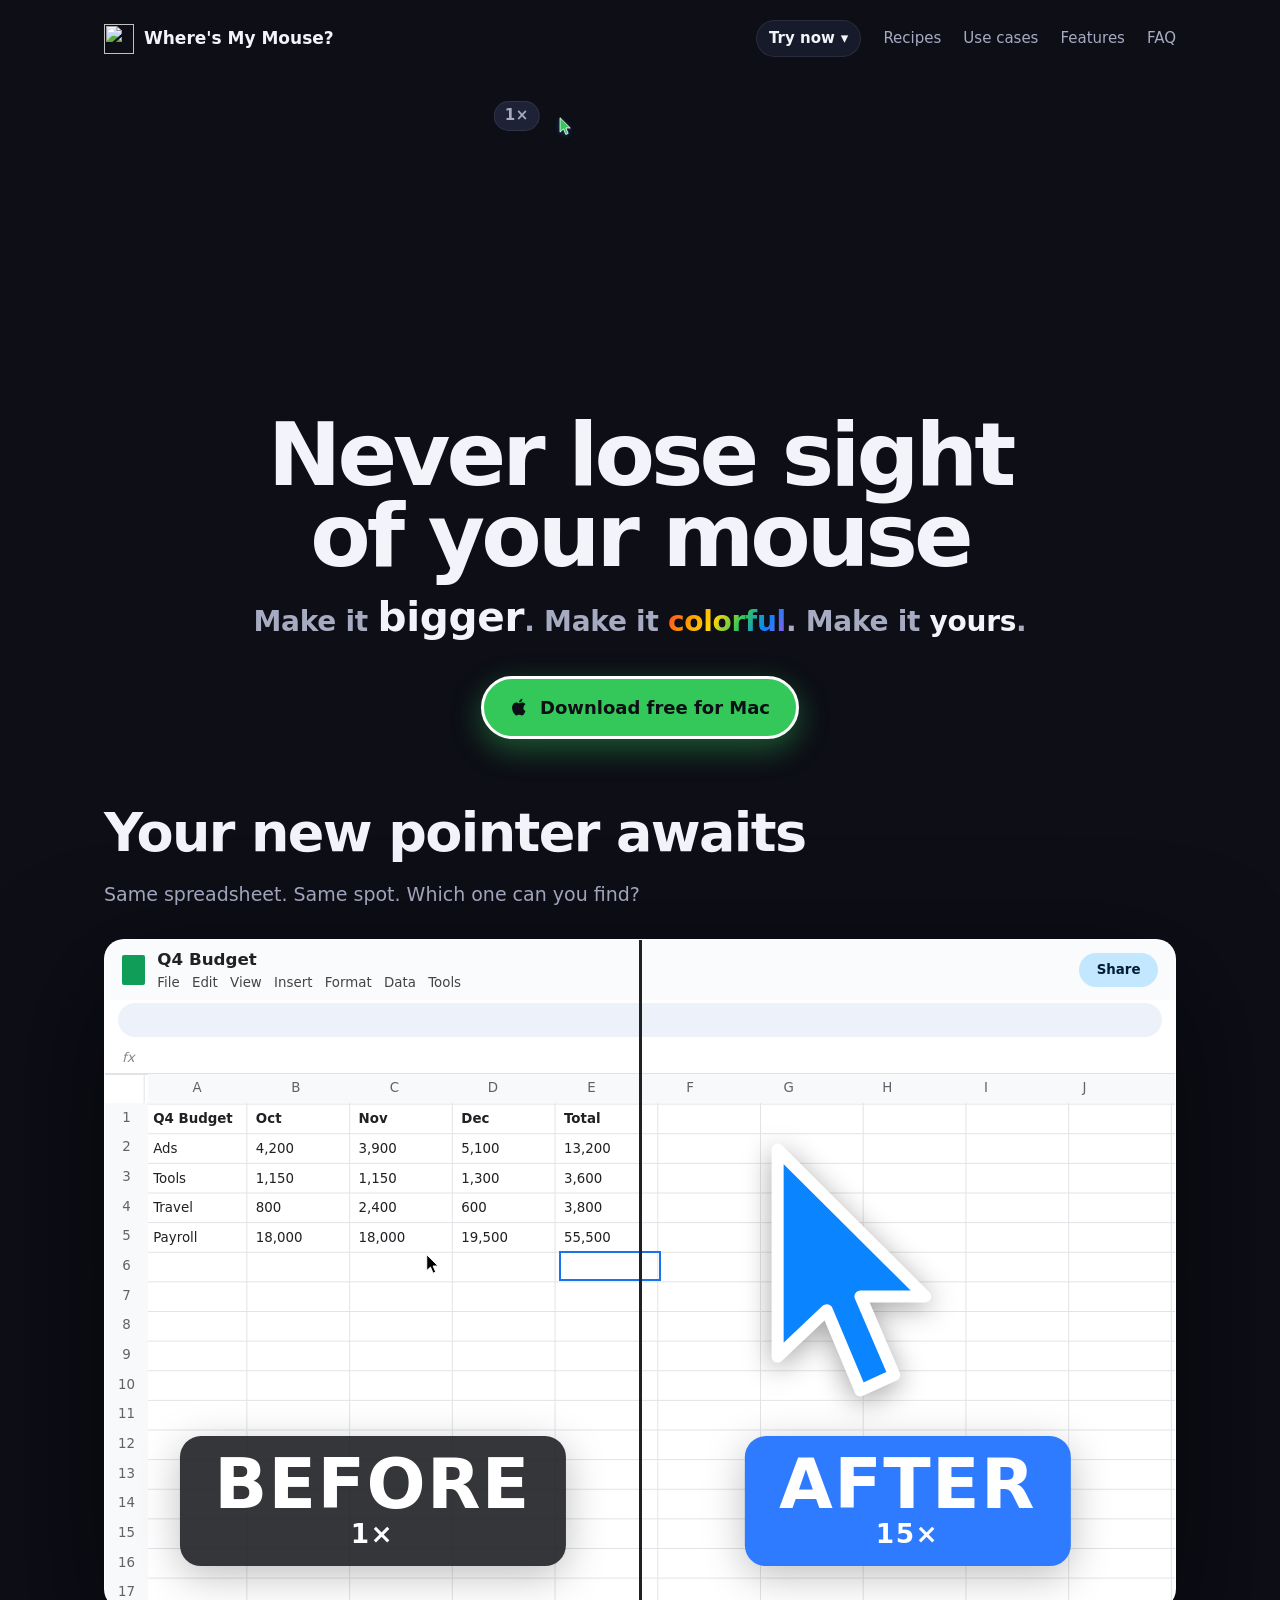
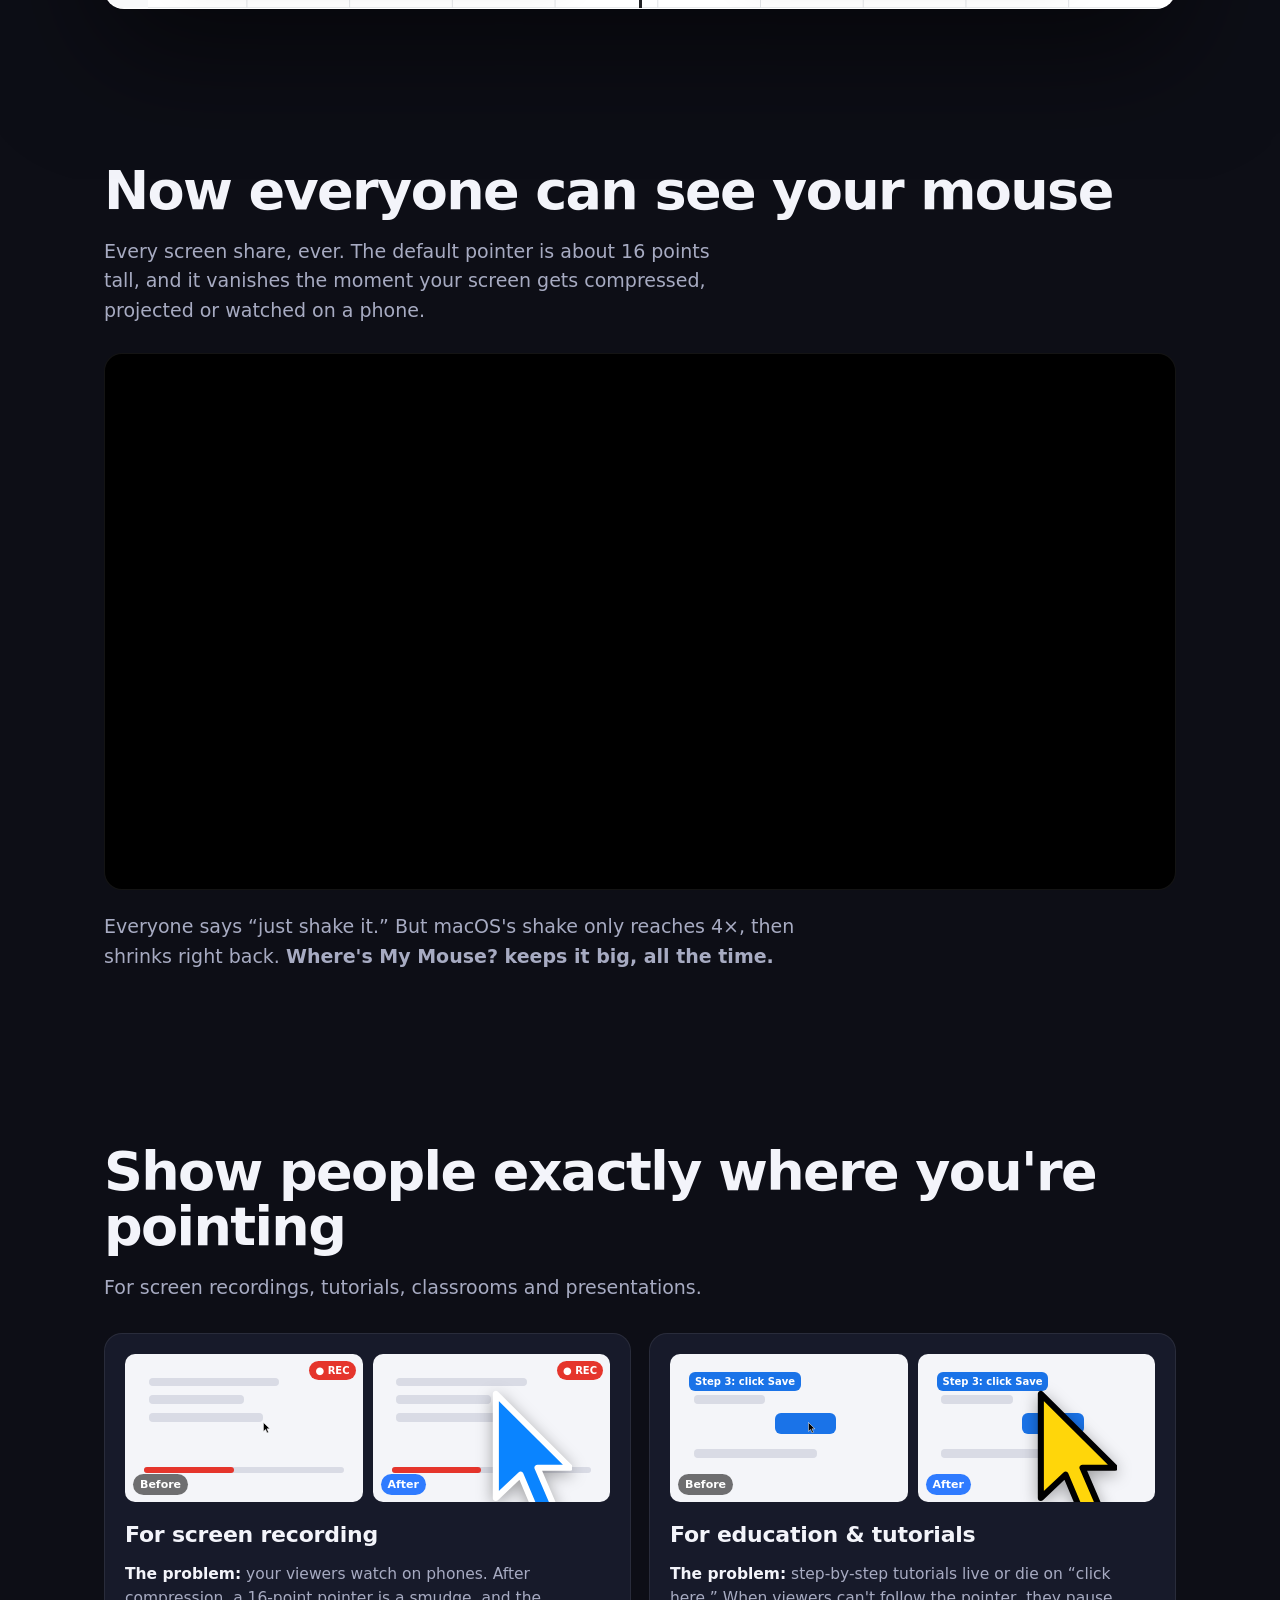
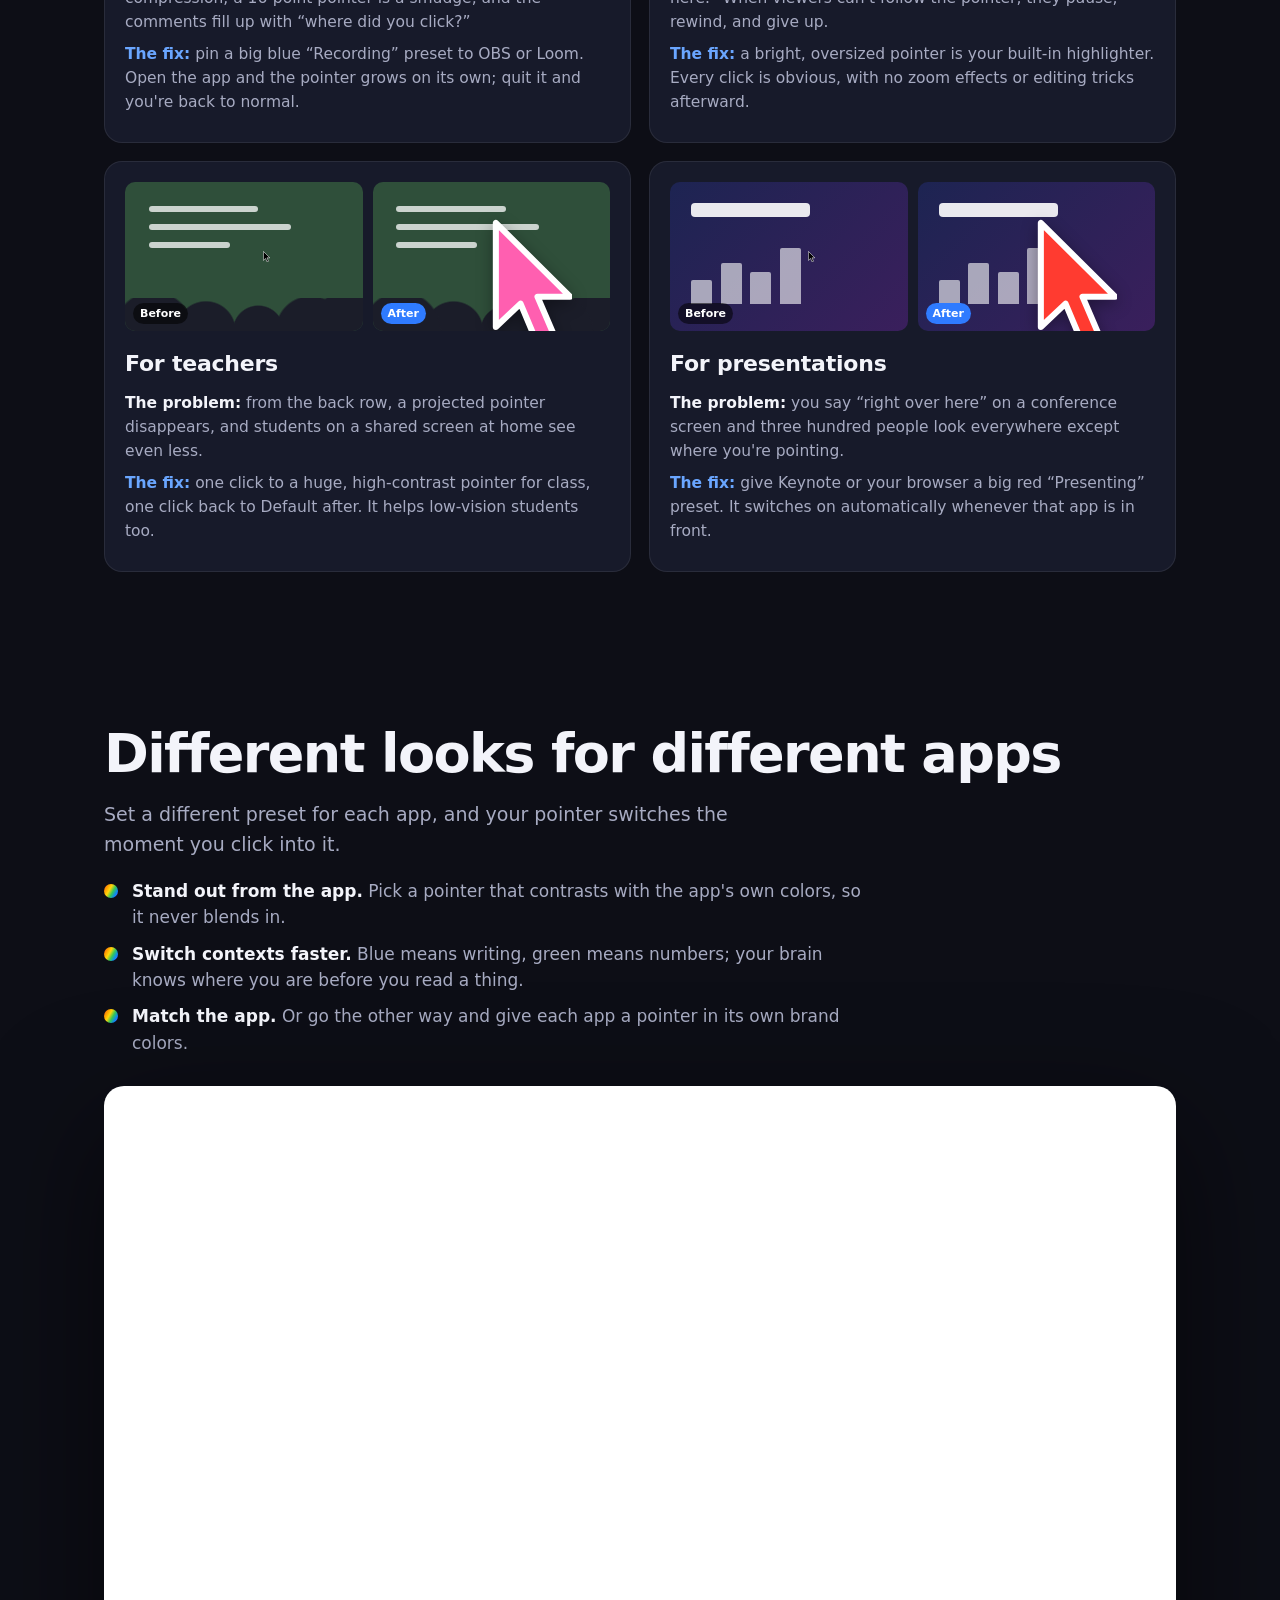
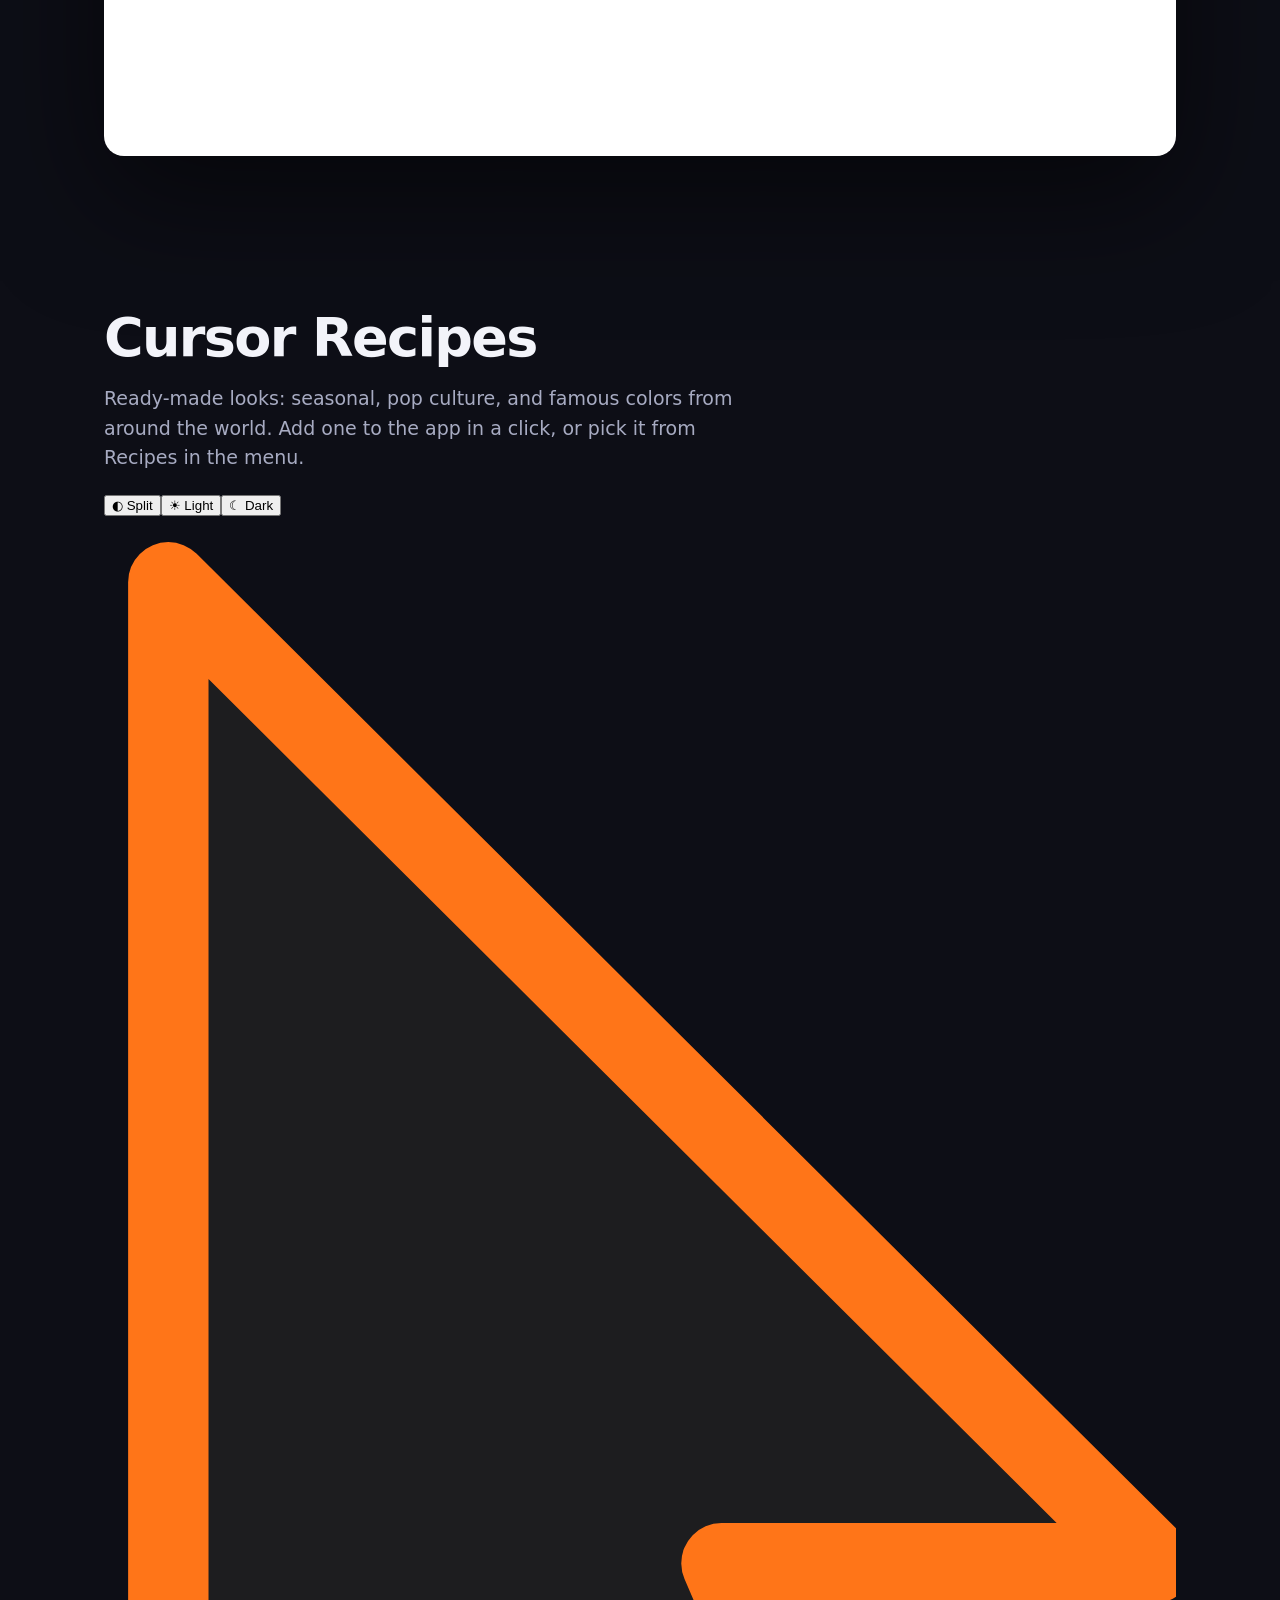
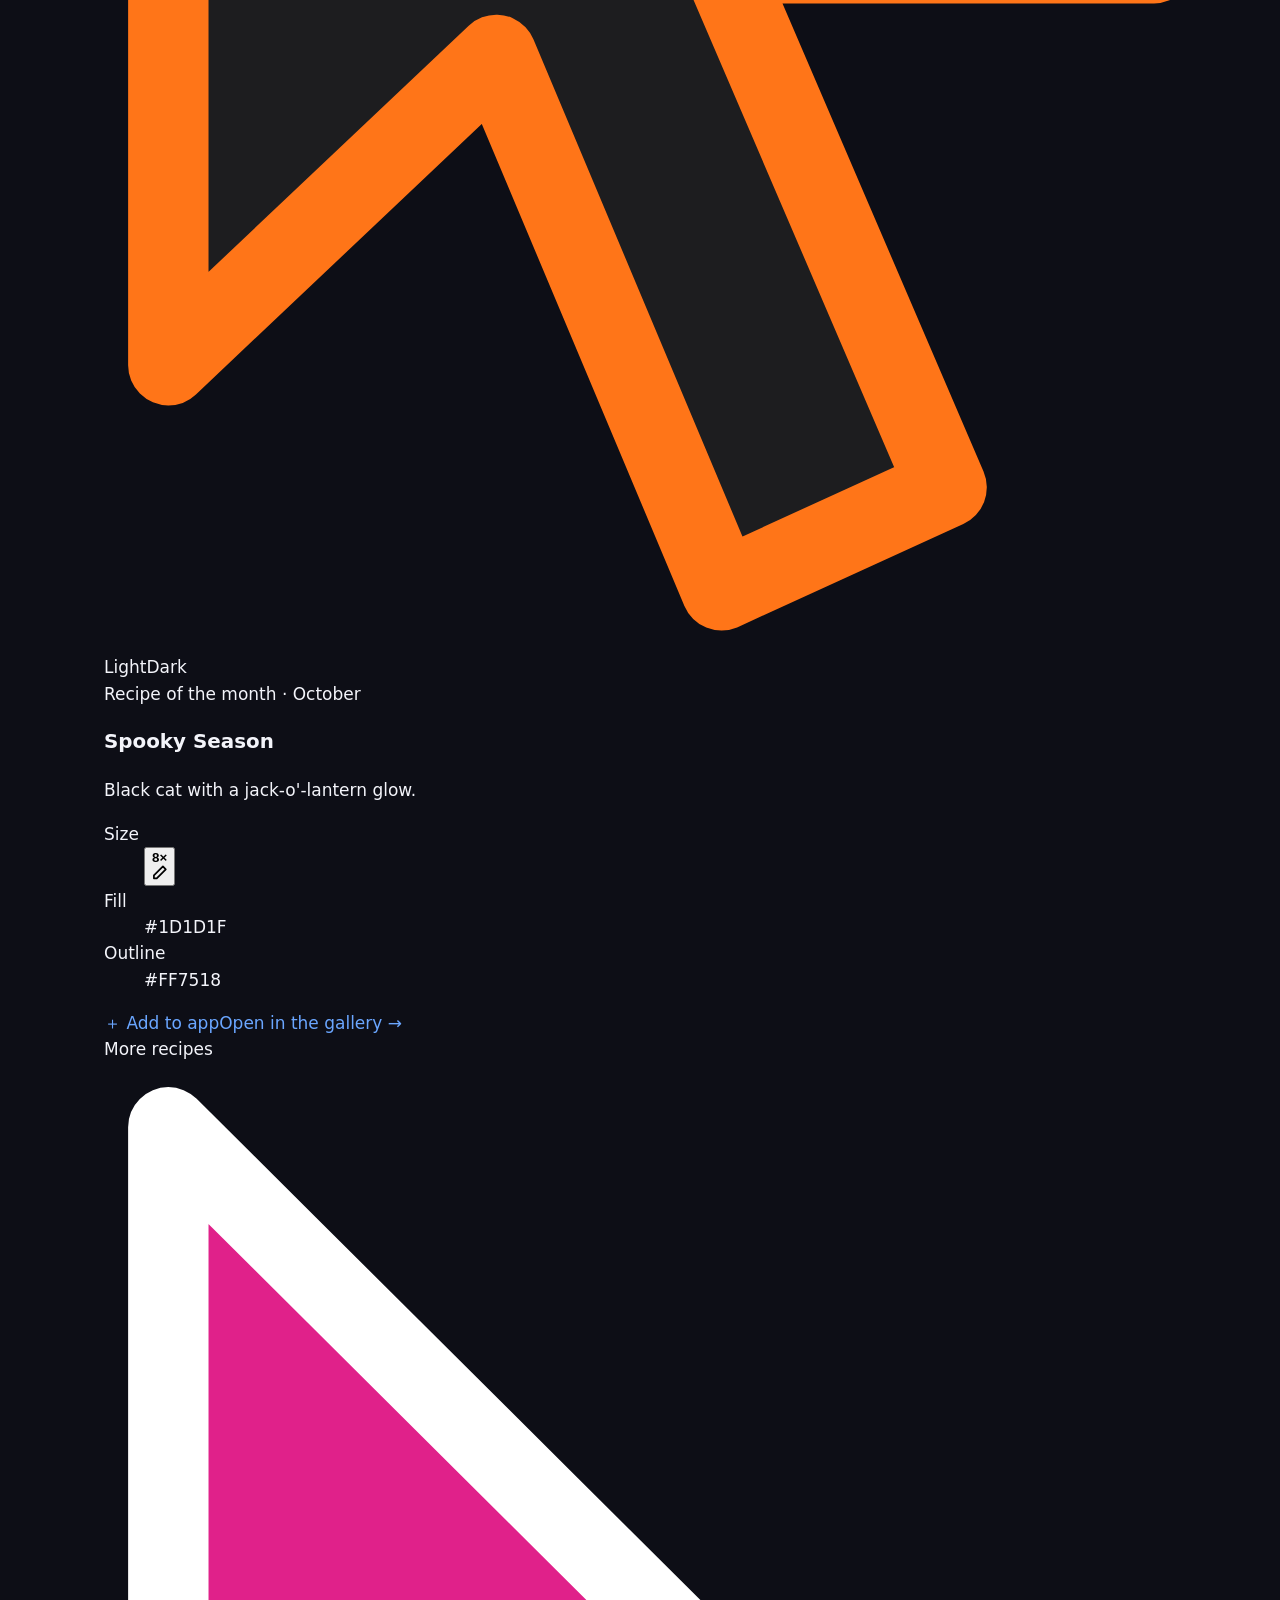
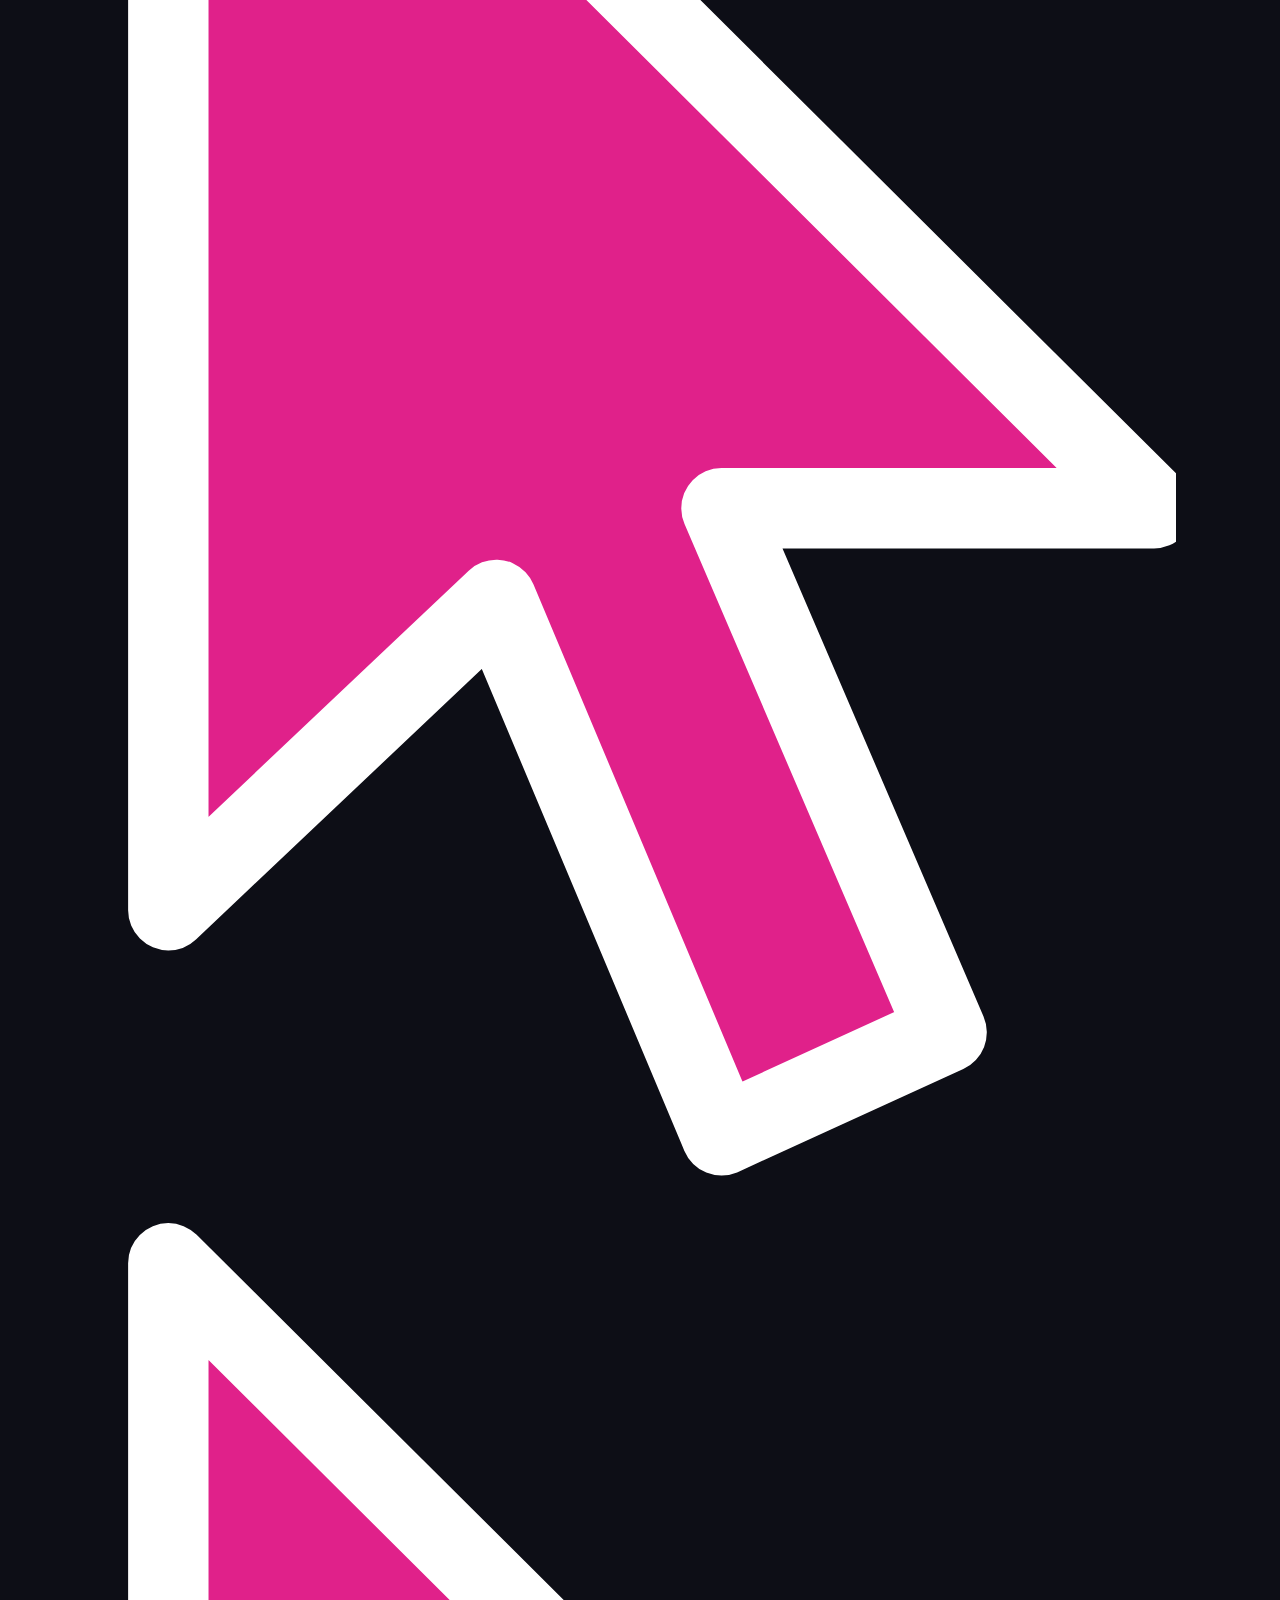
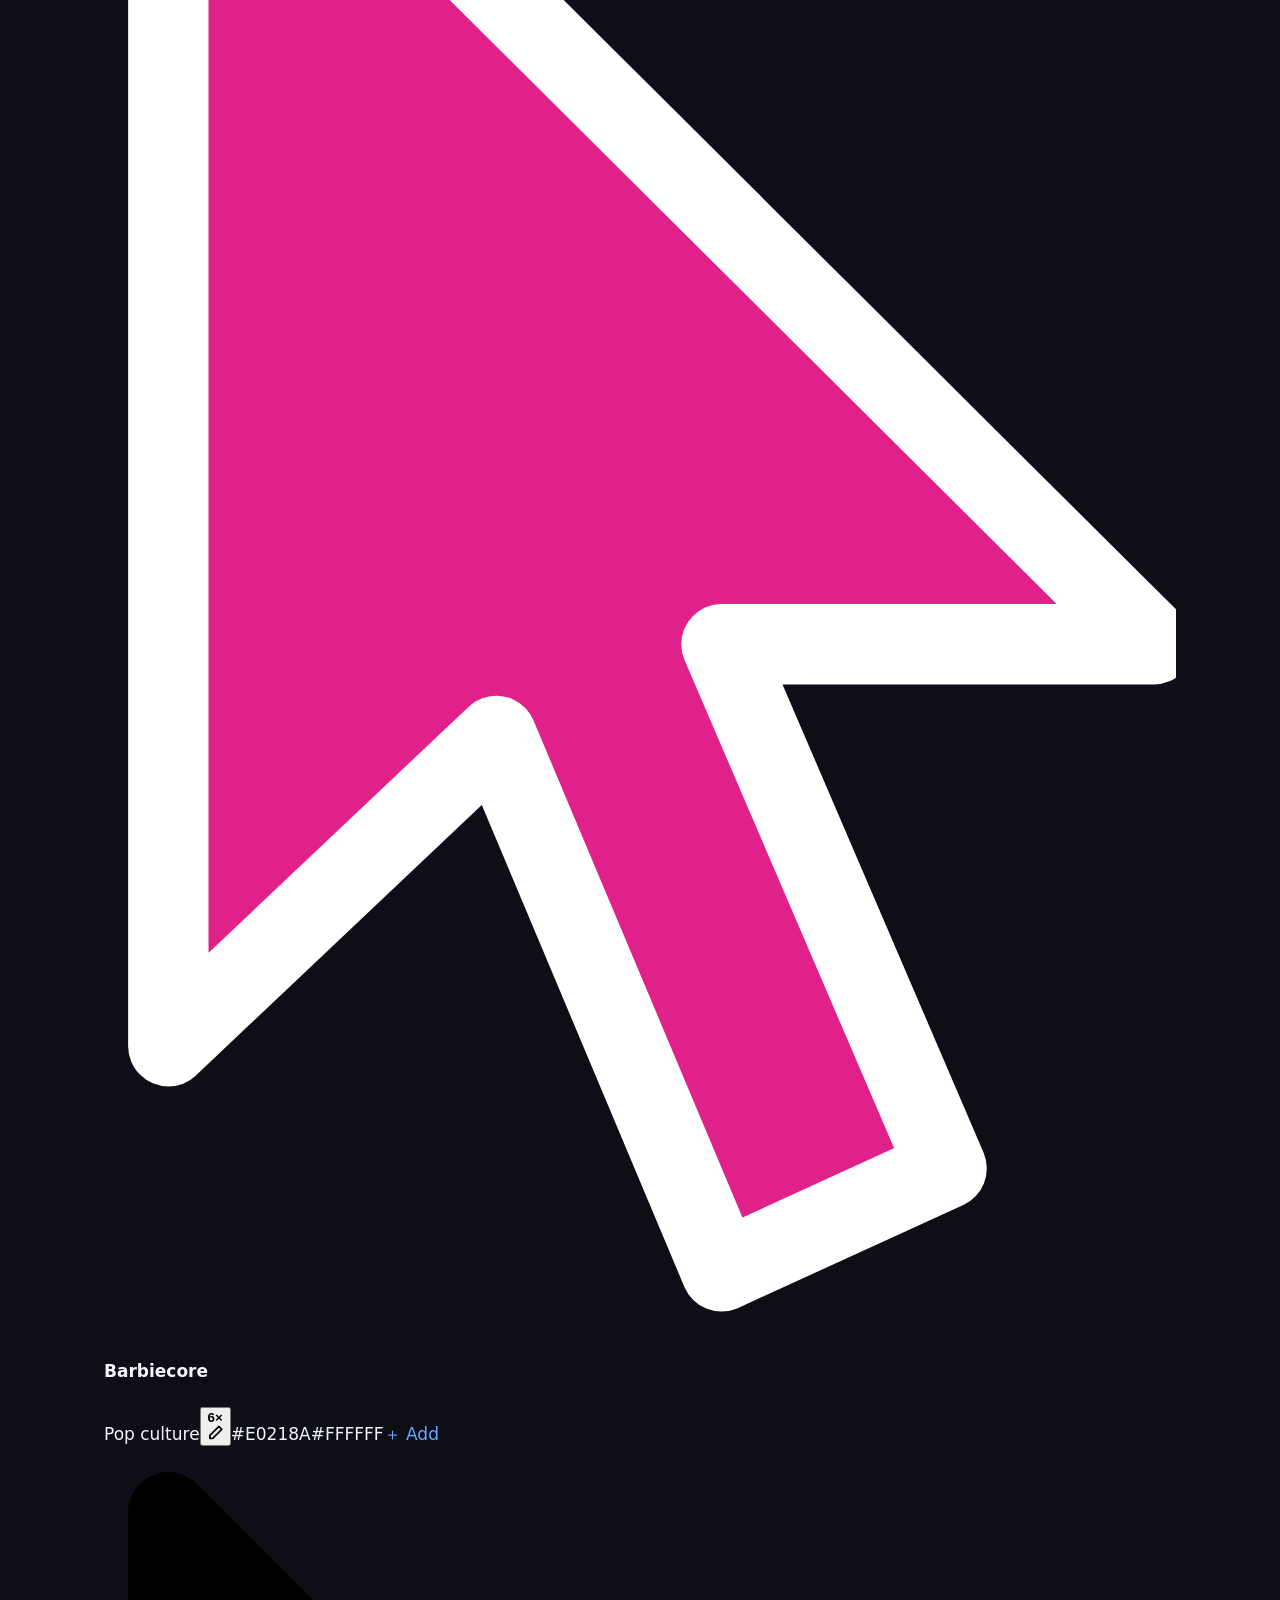
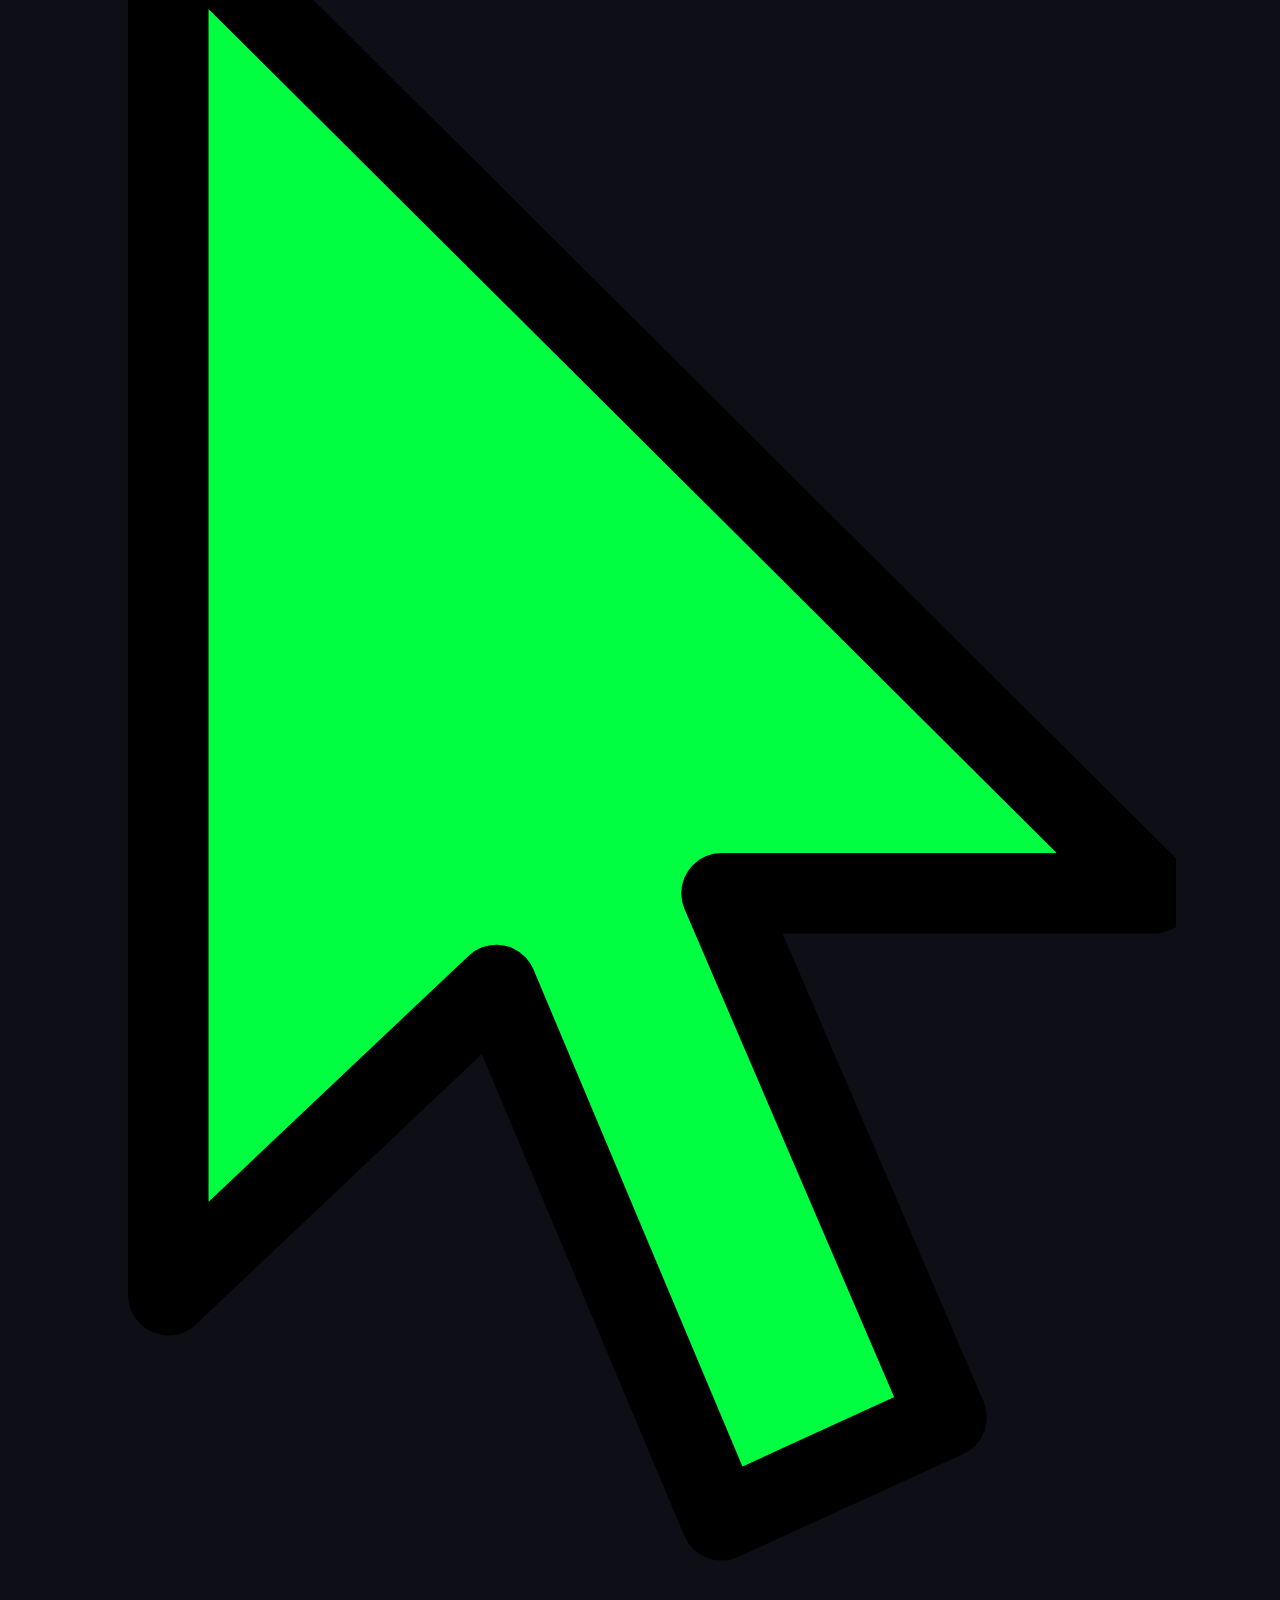
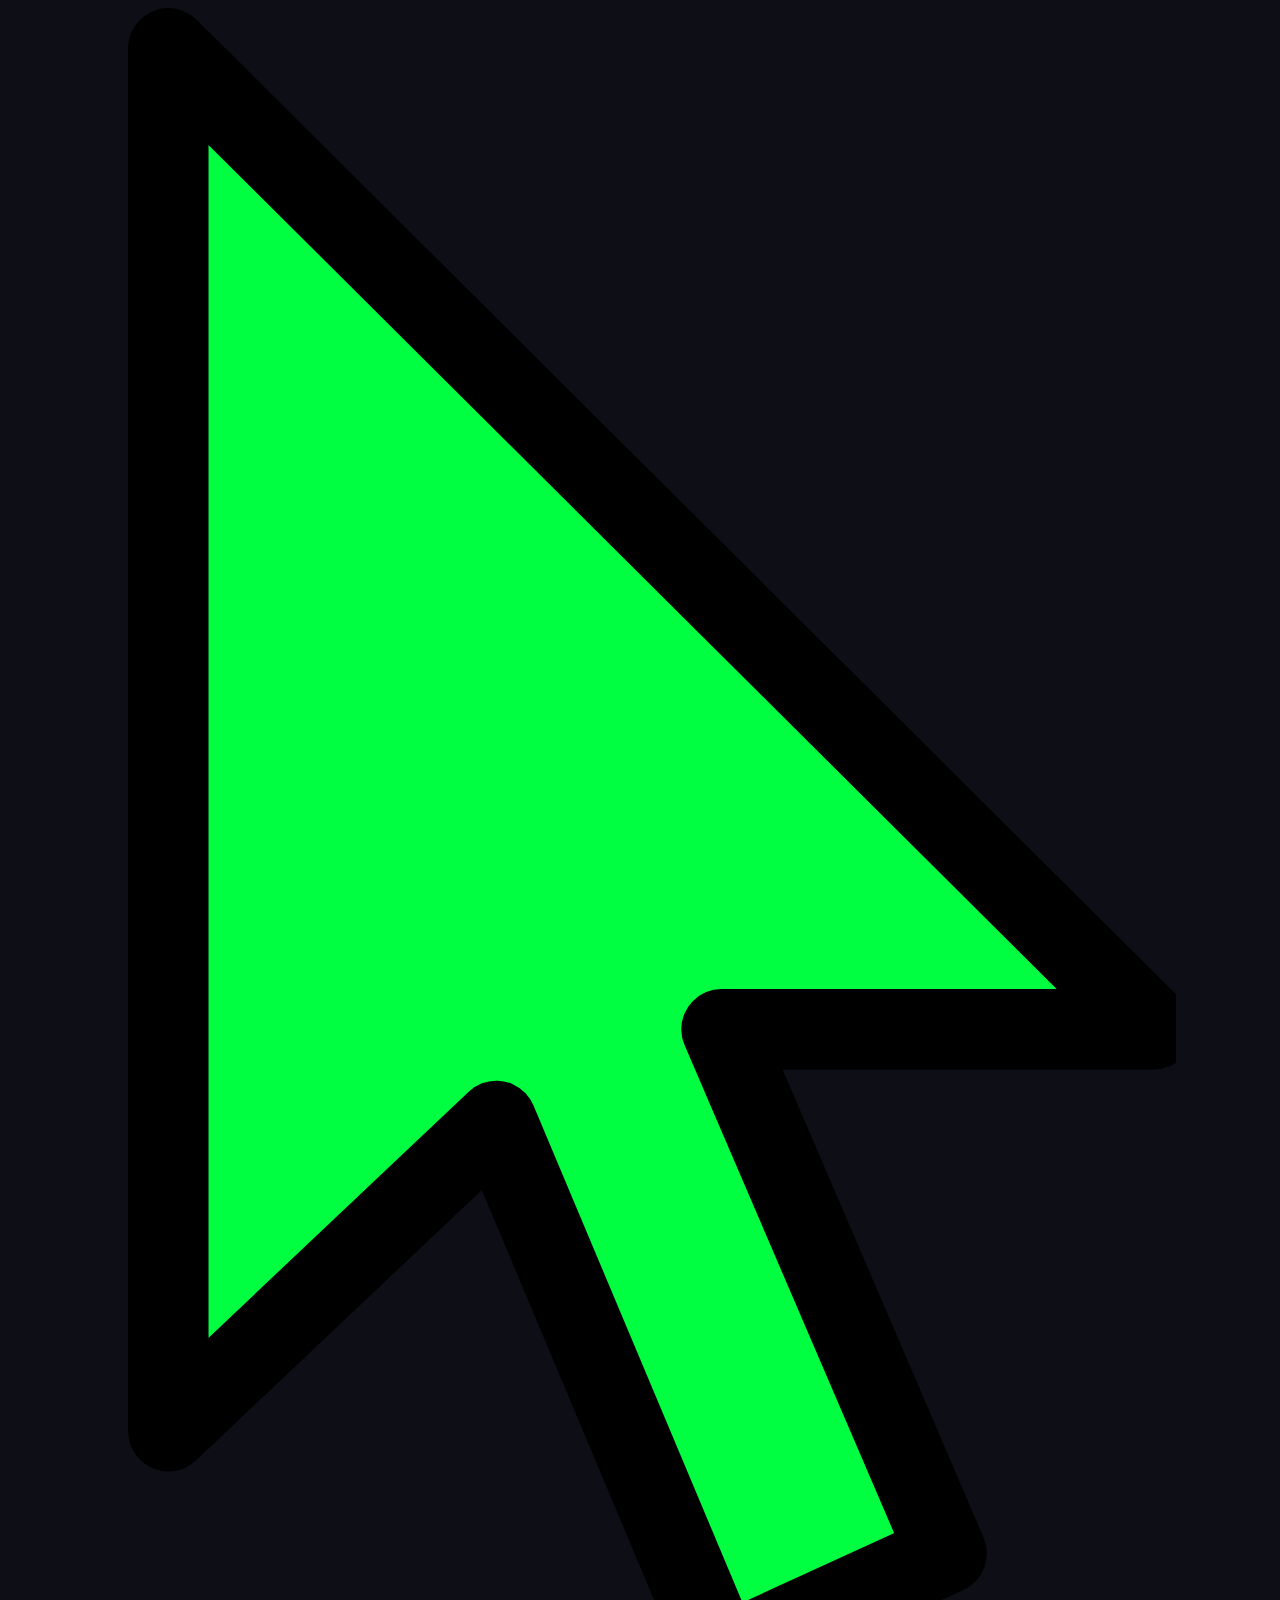
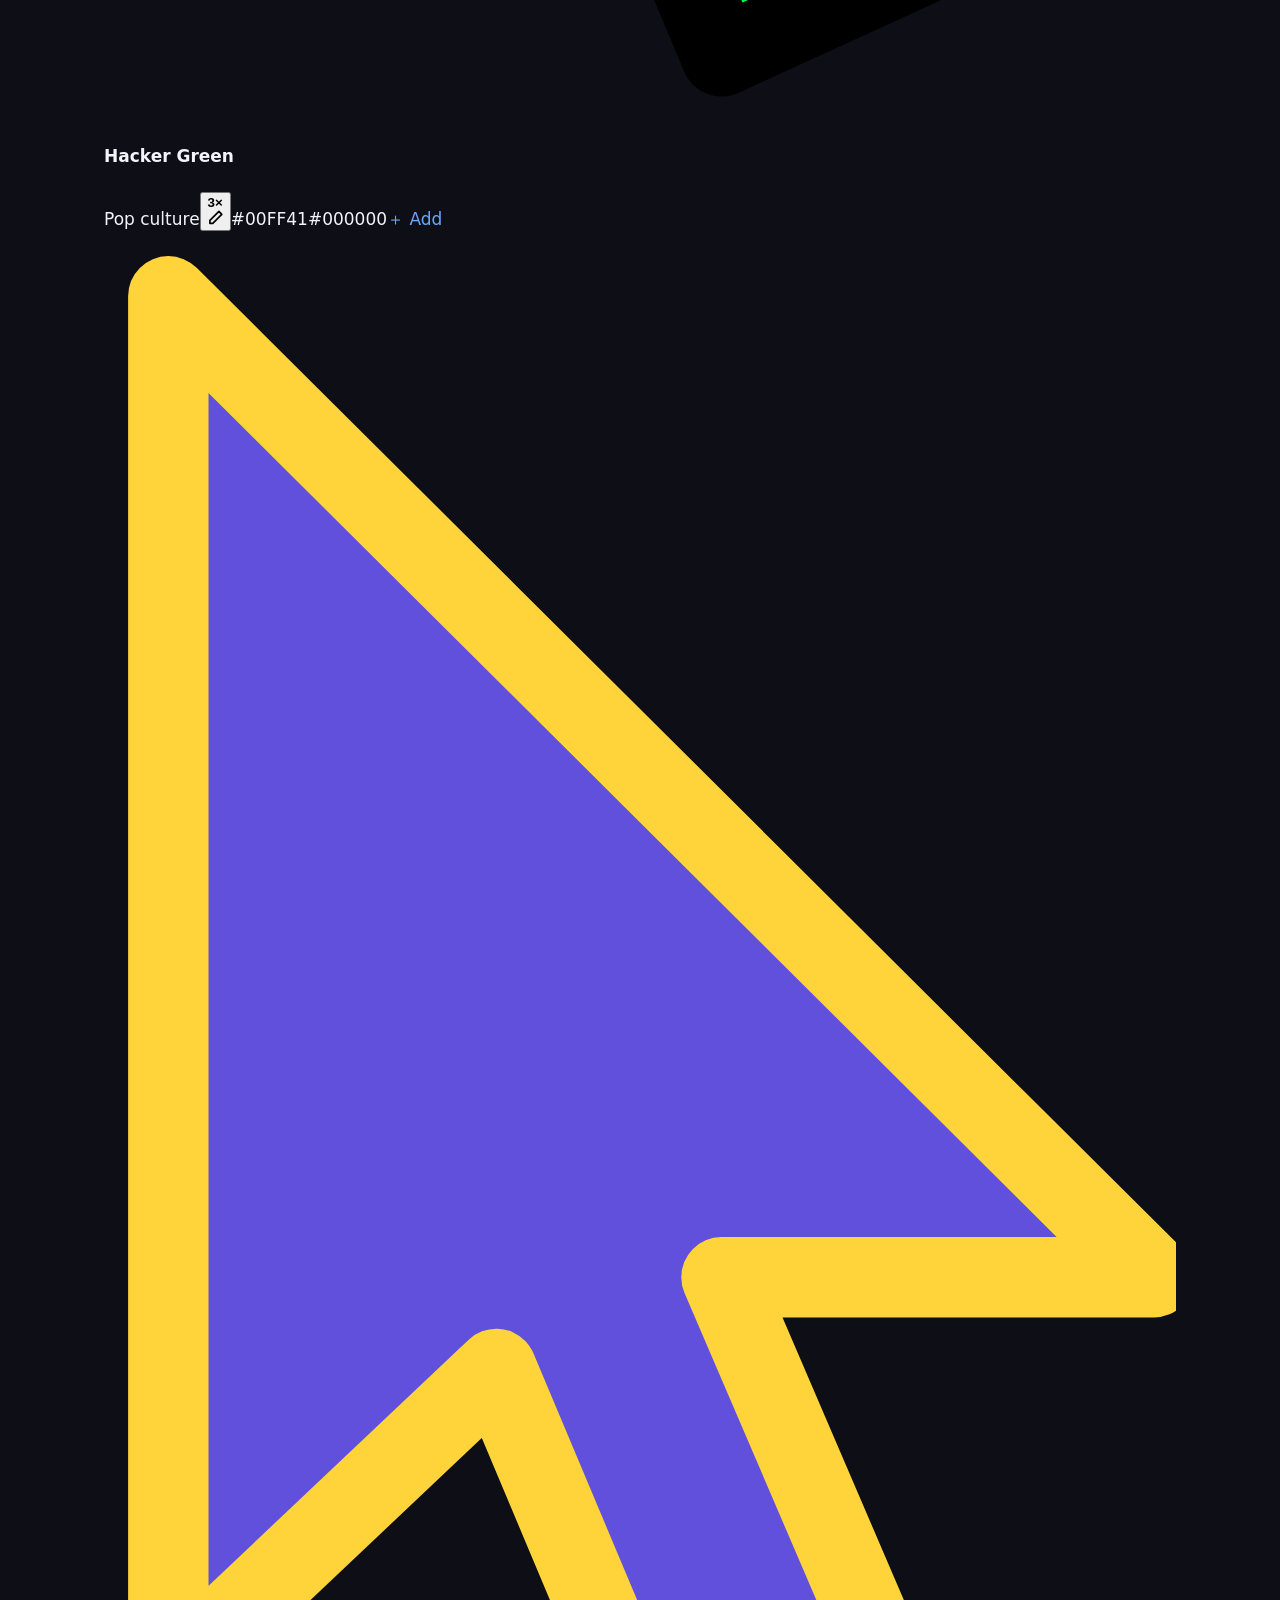
==== commit 4eaf146c: "Site: free download with a $9.99 Unlock; downloads from Amore's appcast Drops "free and open source"" ====
--- a/site/index.html
+++ b/site/index.html
@@ -14,12 +14,12 @@
 
 <meta name="viewport" content="width=device-width, initial-scale=1">
 <title>Where's My Mouse? Make your Mac's pointer impossible to miss</title>
-<meta name="description" content="A free, open-source macOS menu bar app that makes your mouse pointer up to 30× bigger, in any color, with one-click presets and per-app rules. For screen recordings, demos and video calls.">
+<meta name="description" content="A macOS menu bar app that makes your mouse pointer up to 30× bigger, in any color, with one-click presets and per-app rules. Free to download. For screen recordings, demos and video calls.">
 <link rel="icon" href="/favicon.ico" sizes="48x48">
 <link rel="icon" type="image/png" sizes="192x192" href="assets/favicon-192.png">
 <link rel="apple-touch-icon" href="assets/icon.png">
 <meta property="og:title" content="Where's My Mouse?">
-<meta property="og:description" content="Make your Mac's pointer impossible to miss. Up to 30×, any color, presets per app. Free & open source.">
+<meta property="og:description" content="Make your Mac's pointer impossible to miss. Up to 30×, any color, presets per app. Free to download.">
 <meta property="og:image" content="https://wheresmymouse.com/assets/og.png">
 <meta property="og:url" content="https://wheresmymouse.com/">
 <meta property="og:type" content="website">
@@ -27,7 +27,7 @@
 <meta name="twitter:image" content="https://wheresmymouse.com/assets/og.png">
 <link rel="canonical" href="https://wheresmymouse.com/">
 <script type="application/ld+json">
-{"@context":"https://schema.org","@type":"SoftwareApplication","name":"Where's My Mouse?","operatingSystem":"macOS 11+","applicationCategory":"UtilitiesApplication","offers":{"@type":"Offer","price":"0","priceCurrency":"USD"},"url":"https://wheresmymouse.com/","downloadUrl":"https://wheresmymouse.com/download"}
+{"@context":"https://schema.org","@type":"SoftwareApplication","name":"Where's My Mouse?","operatingSystem":"macOS 14+","applicationCategory":"UtilitiesApplication","offers":[{"@type":"Offer","price":"0","priceCurrency":"USD"},{"@type":"Offer","name":"Unlock","description":"One-time in-app purchase: sizes up to 30×, presets and Cursor Recipes, and app rules","price":"9.99","priceCurrency":"USD"}],"url":"https://wheresmymouse.com/","downloadUrl":"https://wheresmymouse.com/download"}
 </script>
 <style>
   :root {
@@ -430,7 +430,6 @@
         <a class="hide-sm" href="#uses">Use cases</a>
         <a class="hide-sm" href="#features">Features</a>
         <a class="hide-sm" href="#faq">FAQ</a>
-        <a href="https://github.com/andrewkamphey/WheresMyMouse">GitHub</a>
       </div>
     </nav>
 
@@ -597,20 +596,20 @@
   <div class="wrap">
     <h2>What's new</h2>
     <div class="releases">
-      <div class="rel"><div class="v">v1.4.3<em>current</em></div><p>Fixes the “Colors need Full Disk Access” banner that stayed on macOS 27 even with access turned on.</p></div>
+      <div class="rel"><div class="v">v2.0.0<em>current</em></div><p>Free to download, with a one-time $9.99 Unlock for sizes up to 30×, presets, Cursor Recipes and app rules. Automatic updates are built in. Now needs macOS 14 (Sonoma) or later.</p></div>
+      <div class="rel"><div class="v">v1.4.3</div><p>Fixes the “Colors need Full Disk Access” banner that stayed on macOS 27 even with access turned on.</p></div>
       <div class="rel"><div class="v">v1.4.2</div><p>No more silent color failures: if a preset or app rule can't change colors because Full Disk Access is off, you get one clear warning and an orange dot on the menu bar icon.</p></div>
       <div class="rel"><div class="v">v1.4.1</div><p>Signed and notarized by Apple: no more “Apple could not verify” warning on first launch. After updating, turn Full Disk Access on again once (for colors).</p></div>
     </div>
-    <p class="fine"><a href="https://github.com/andrewkamphey/WheresMyMouse/releases">All releases on GitHub →</a></p>
   </div>
 </section>
 
 <section id="faq">
   <div class="wrap">
     <h2>Questions, answered</h2>
-    <details><summary>Is it really free?</summary><p>Yes. Free and open source under the MIT license. The code is on <a href="https://github.com/andrewkamphey/WheresMyMouse">GitHub</a>.</p></details>
-    <details id="first-launch"><summary>Is it safe? Will macOS warn me?</summary><p>From v1.4.1 the app is signed with an Apple Developer ID and notarized by Apple, so it opens like any other Mac app. The code is <a href="https://github.com/andrewkamphey/WheresMyMouse">open source</a>. On older versions, macOS said it couldn't verify the app; update to the latest to fix that.</p></details>
-    <details><summary>Does it work on older Macs?</summary><p>Yes, on macOS 11 (Big Sur) and later, on Apple Silicon and Intel. Size works everywhere, up to 30×, along with Super shake and app rules. Pointer colors need macOS 12 (Monterey) or later, because that's when macOS added them; on Big Sur the app simply hides the color options.</p></details>
+    <details><summary>Is it free?</summary><p>Yes, to download and use. The free version makes the pointer up to 5× bigger in any fill and outline color, with Super shake, macOS shake to find and launch at login. A one-time $9.99 Unlock, bought inside the app with a card or Apple Pay, adds sizes up to 30×, presets and Cursor Recipes, and app rules. No subscription. Your license key comes by email, so you can unlock it on another Mac too.</p></details>
+    <details id="first-launch"><summary>Is it safe? Will macOS warn me?</summary><p>From v1.4.1 the app is signed with an Apple Developer ID and notarized by Apple, so it opens like any other Mac app. There's no tracking or analytics, and the <a href="/privacy">privacy policy</a> lists the few things it connects to. On older versions, macOS said it couldn't verify the app; update to the latest to fix that.</p></details>
+    <details><summary>Does it work on older Macs?</summary><p>Yes, if they run macOS 14 (Sonoma) or later. It works on Apple Silicon and Intel.</p></details>
     <details><summary>Why does it need Full Disk Access?</summary><p>Only for colors. macOS keeps pointer colors in its accessibility settings and only lets apps with Full Disk Access change them. Size works without it. The app reads nothing else.</p></details>
     <details><summary>Does the big pointer show up in screen recordings?</summary><p>Yes. We tested it in OBS. Plain screenshots are the exception: macOS draws the pointer at normal size in still screenshots.</p></details>
     <details><summary>How does it go past System Settings' 4× limit?</summary><p>The window server accepts sizes up to just under 16× through an undocumented call, so that's the real pointer up to 15×. From 16× to 30× the app hides the real pointer and draws its own arrow that follows your mouse. That one is always an arrow (no hand or text cursor).</p></details>
@@ -623,9 +622,9 @@
   <div class="wrap">
     <img src="assets/icon.png" alt="">
     <h2>Stop asking.<br>Start pointing</h2>
-    <p class="lead" style="margin:0 auto 26px">Free, tiny, open source, and notarized by Apple.</p>
+    <p class="lead" style="margin:0 auto 26px">Free to download, tiny, and notarized by Apple.</p>
     <a class="btn" href="https://wheresmymouse.com/download"><span class="dl-label">Download free for Mac</span></a>
-    <a class="btn ghost" href="https://github.com/andrewkamphey/WheresMyMouse">View on GitHub</a>
+    <a class="btn ghost" href="/recipes">Browse Cursor Recipes</a>
   </div>
 </div>
 
@@ -633,7 +632,7 @@
   <div class="wrap">
     <span>Made by <a href="https://github.com/andrewkamphey">Andrew Kamphey</a>, who kept losing his mouse.</span>
     <span><a href="/guides/">Mac cursor guides</a>: <a href="/guides/change-cursor-size-mac">change cursor size</a> · <a href="/guides/change-cursor-color-mac">change cursor color</a> · <a href="/guides/reset-cursor-mac">reset your cursor</a> · <a href="/guides/shake-to-find-cursor-mac">shake to find</a></span>
-    <span>MIT License · <a href="/privacy">Privacy</a> · Not affiliated with Apple.</span>
+    <span><a href="/privacy">Privacy</a> · Not affiliated with Apple.</span>
   </div>
 </footer>
 
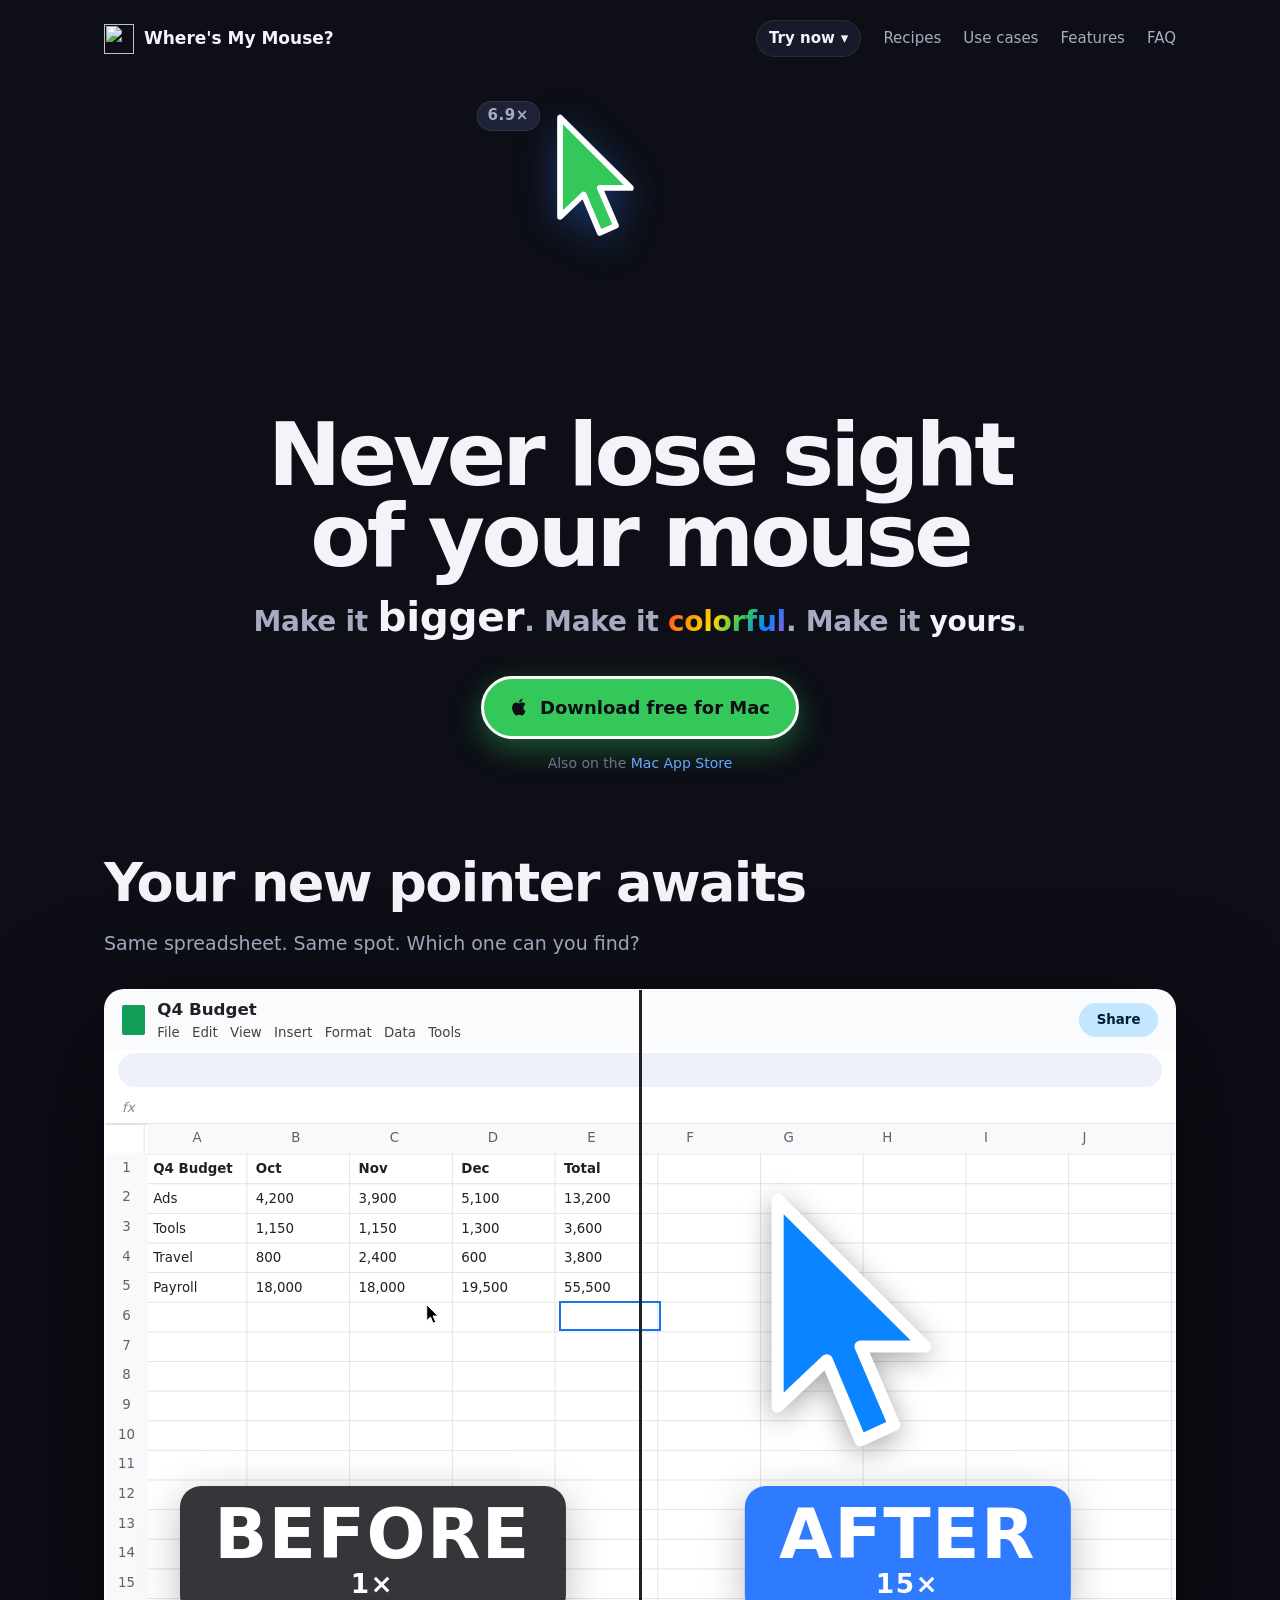
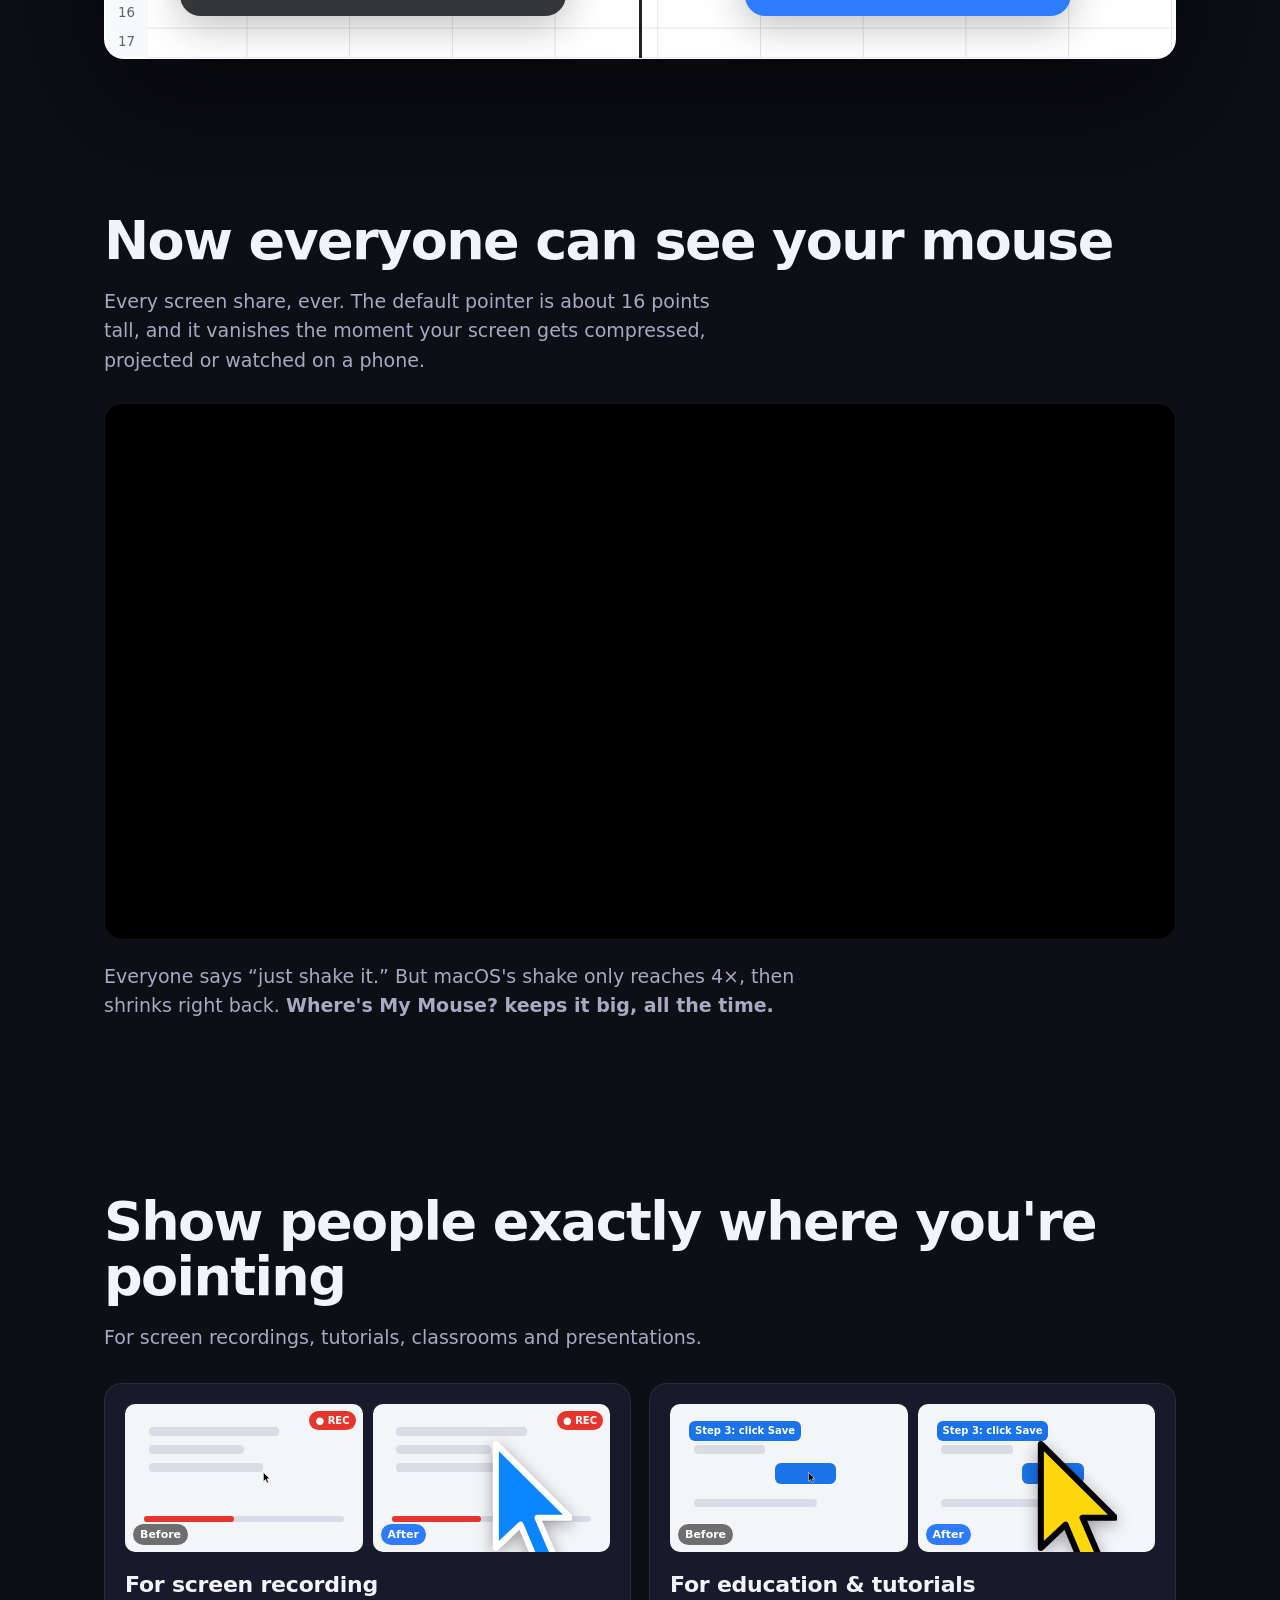
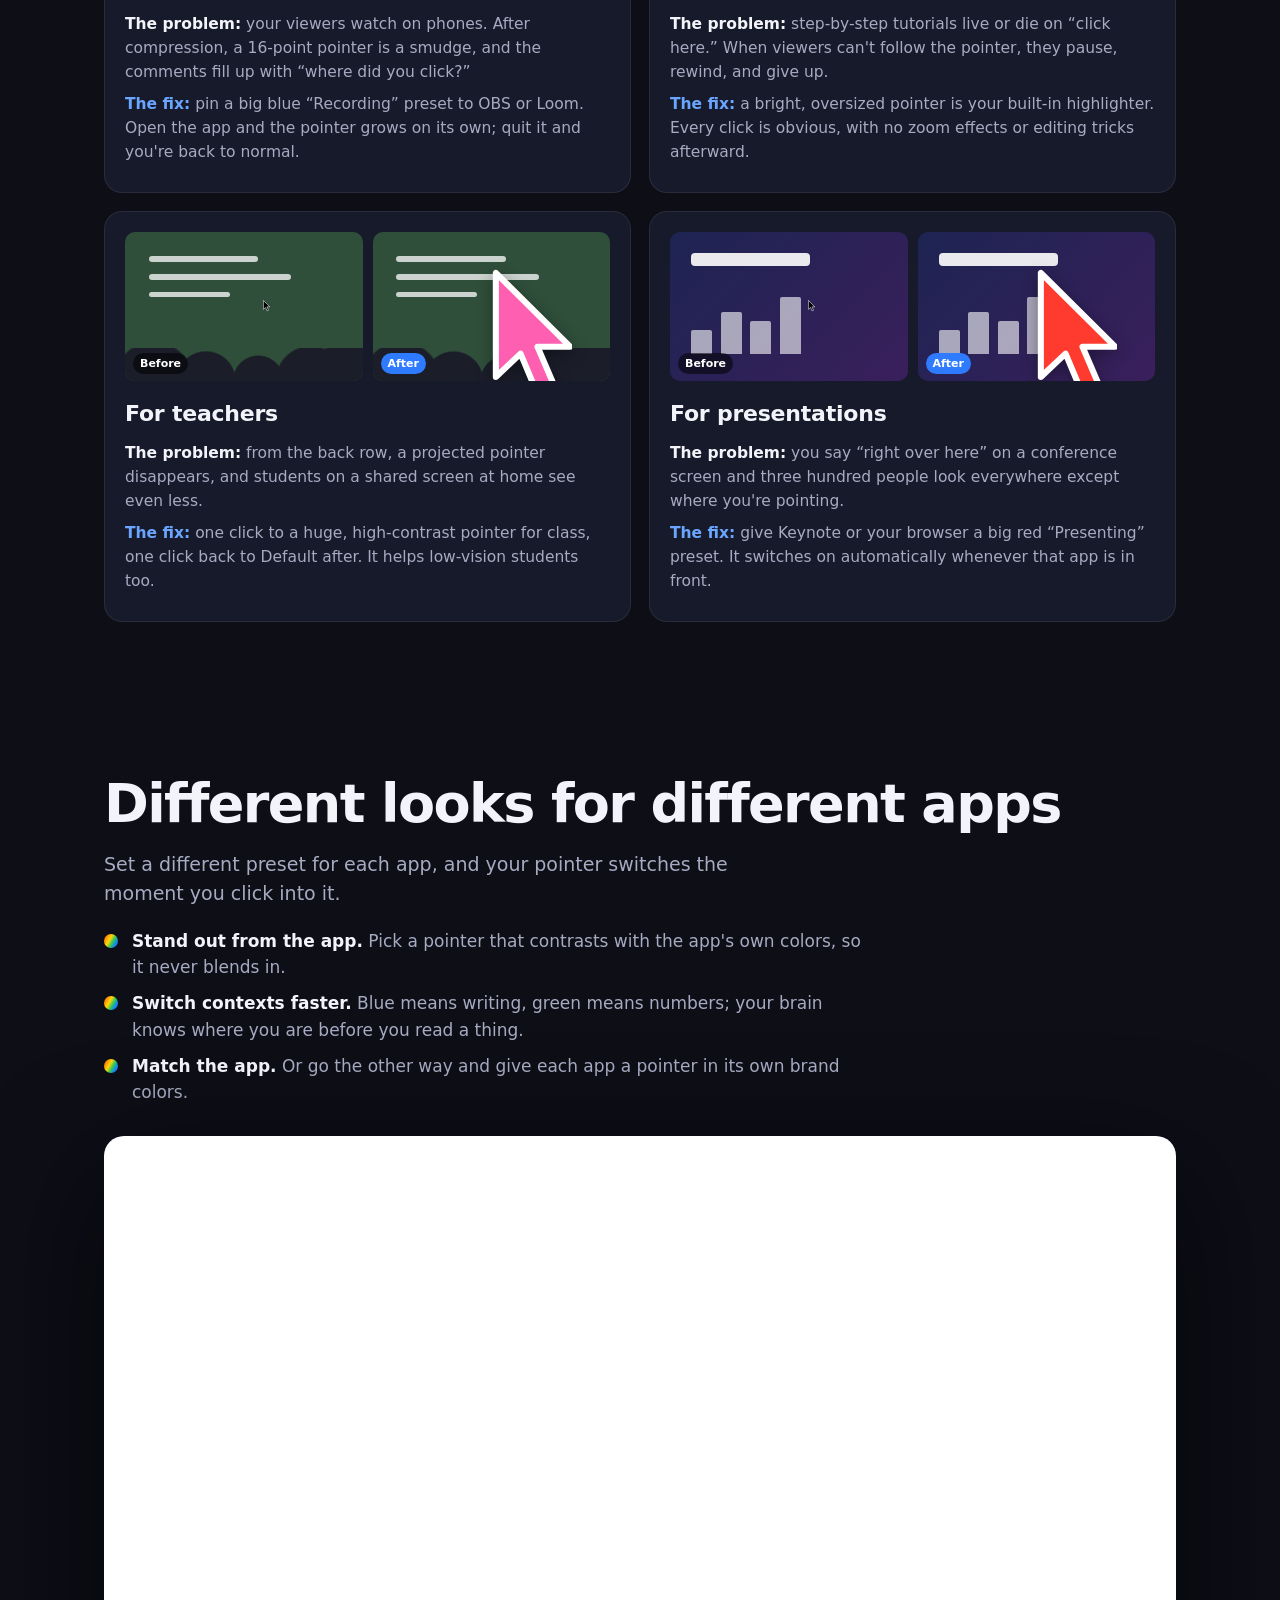
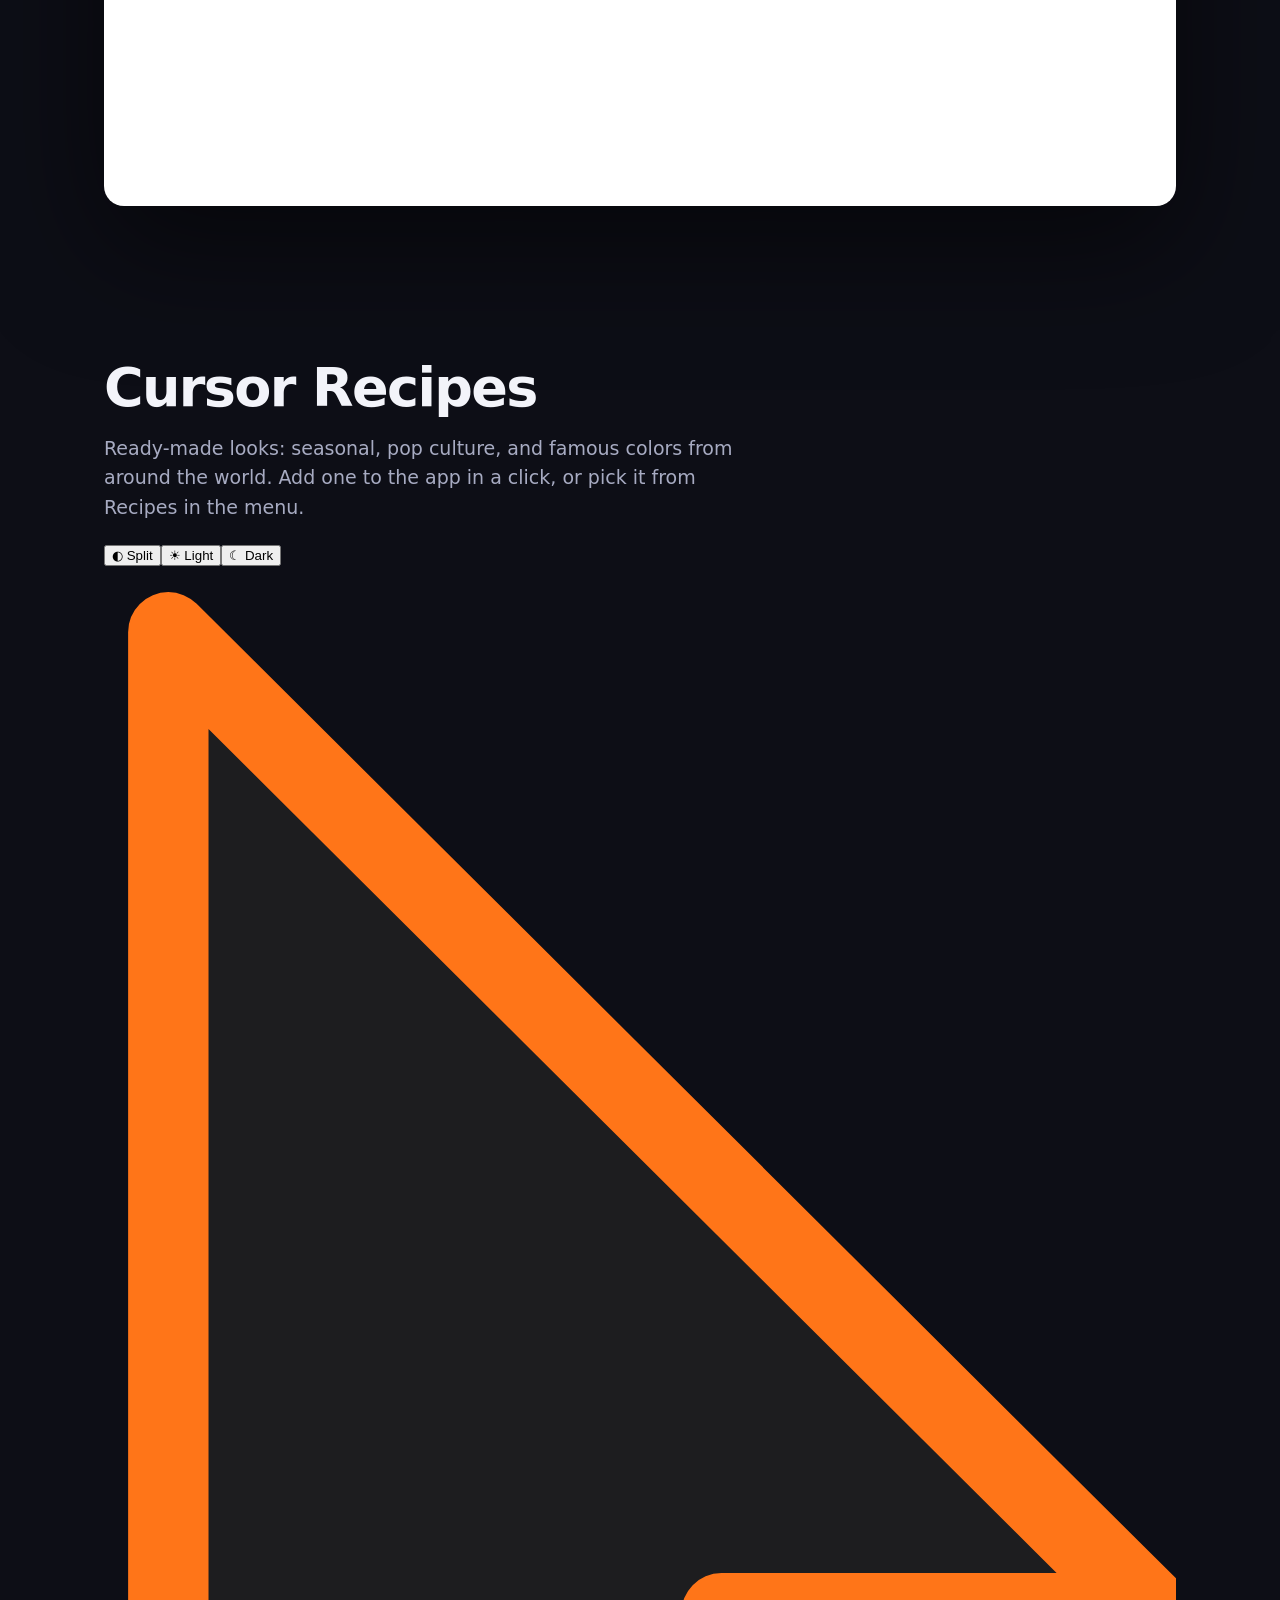
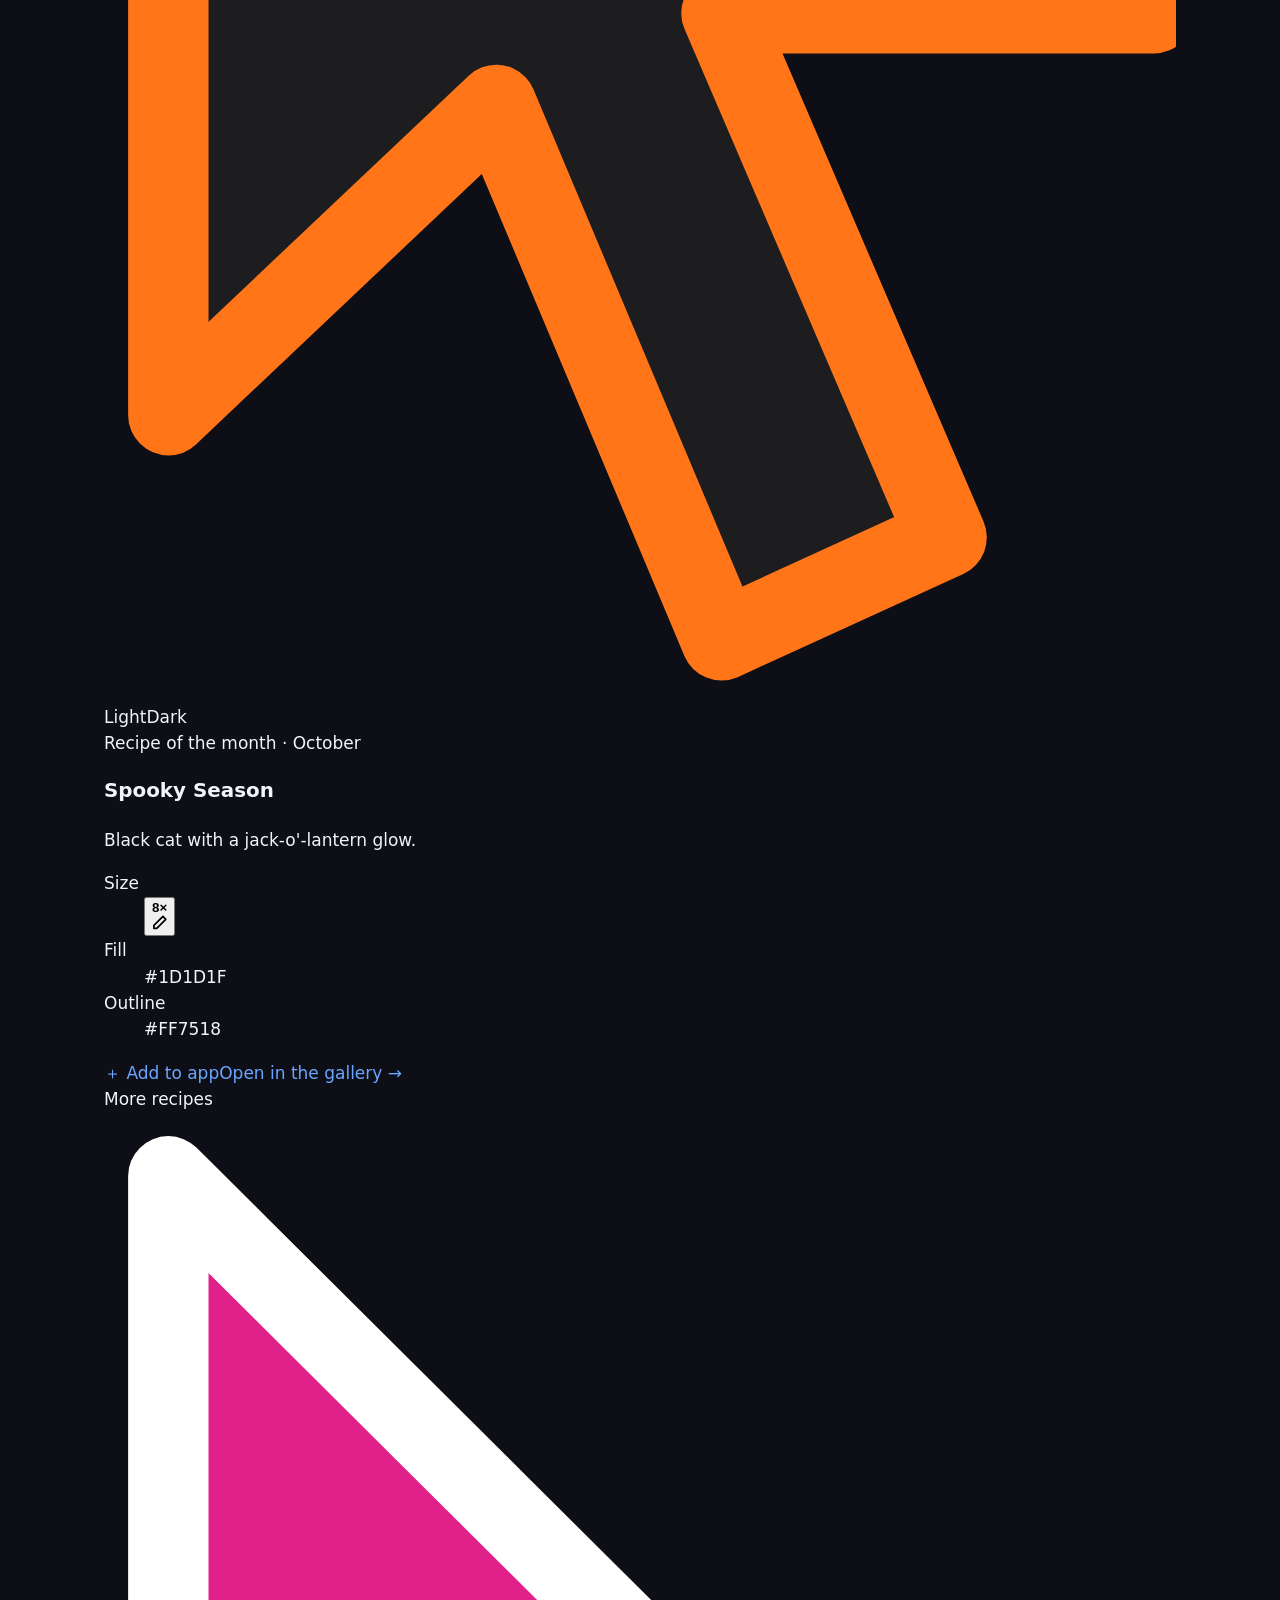
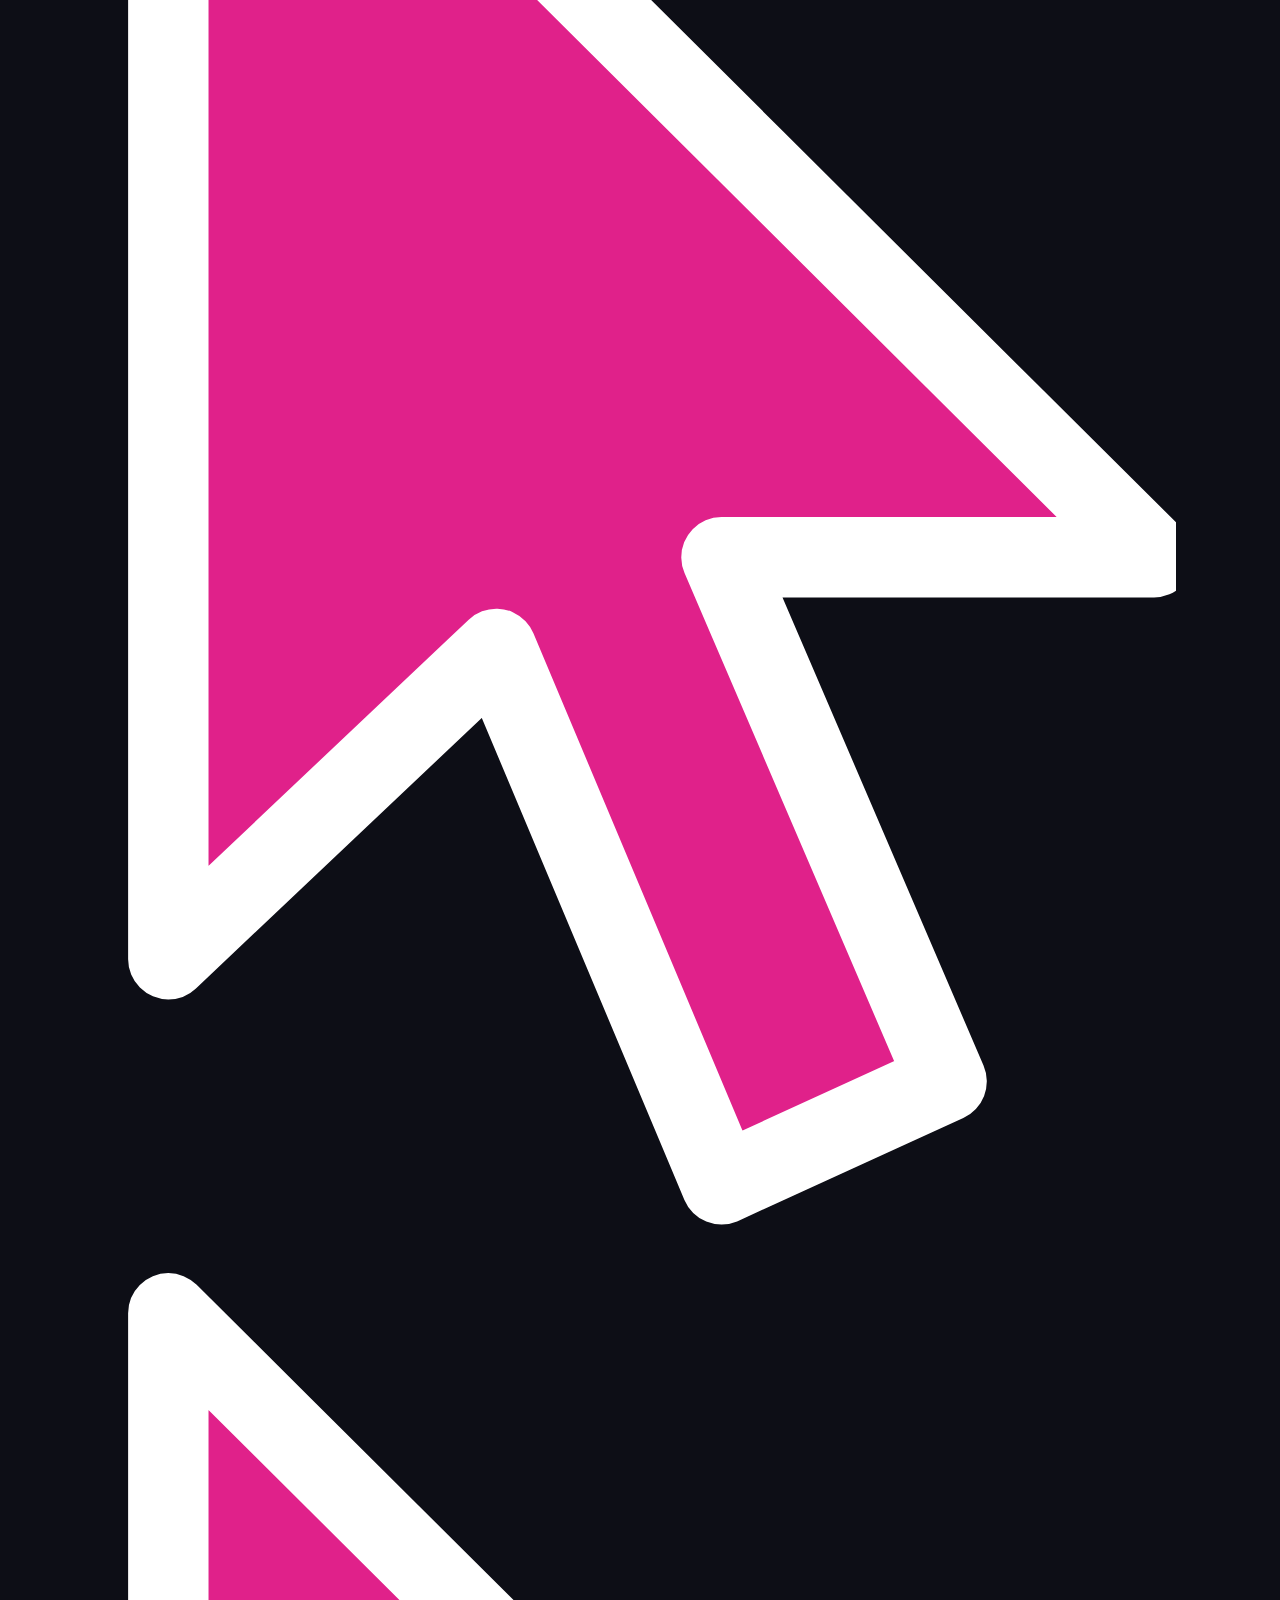
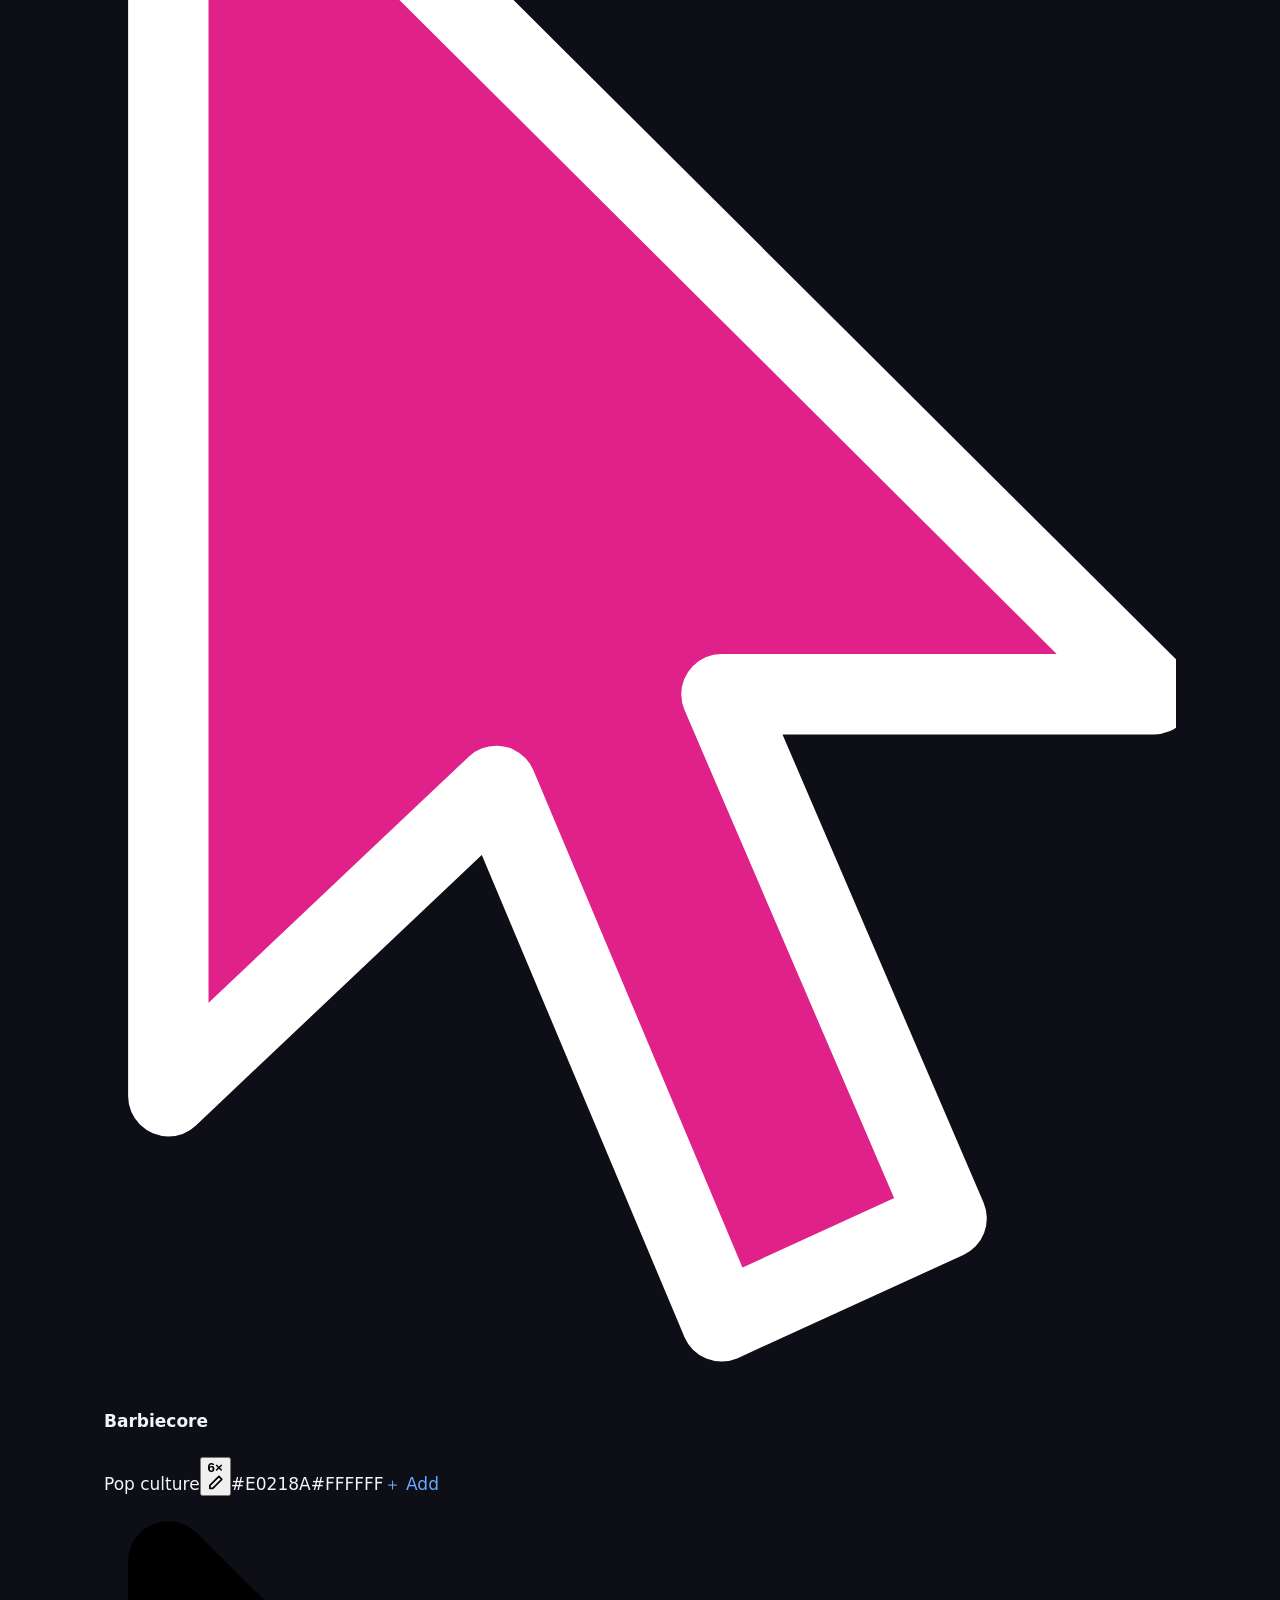
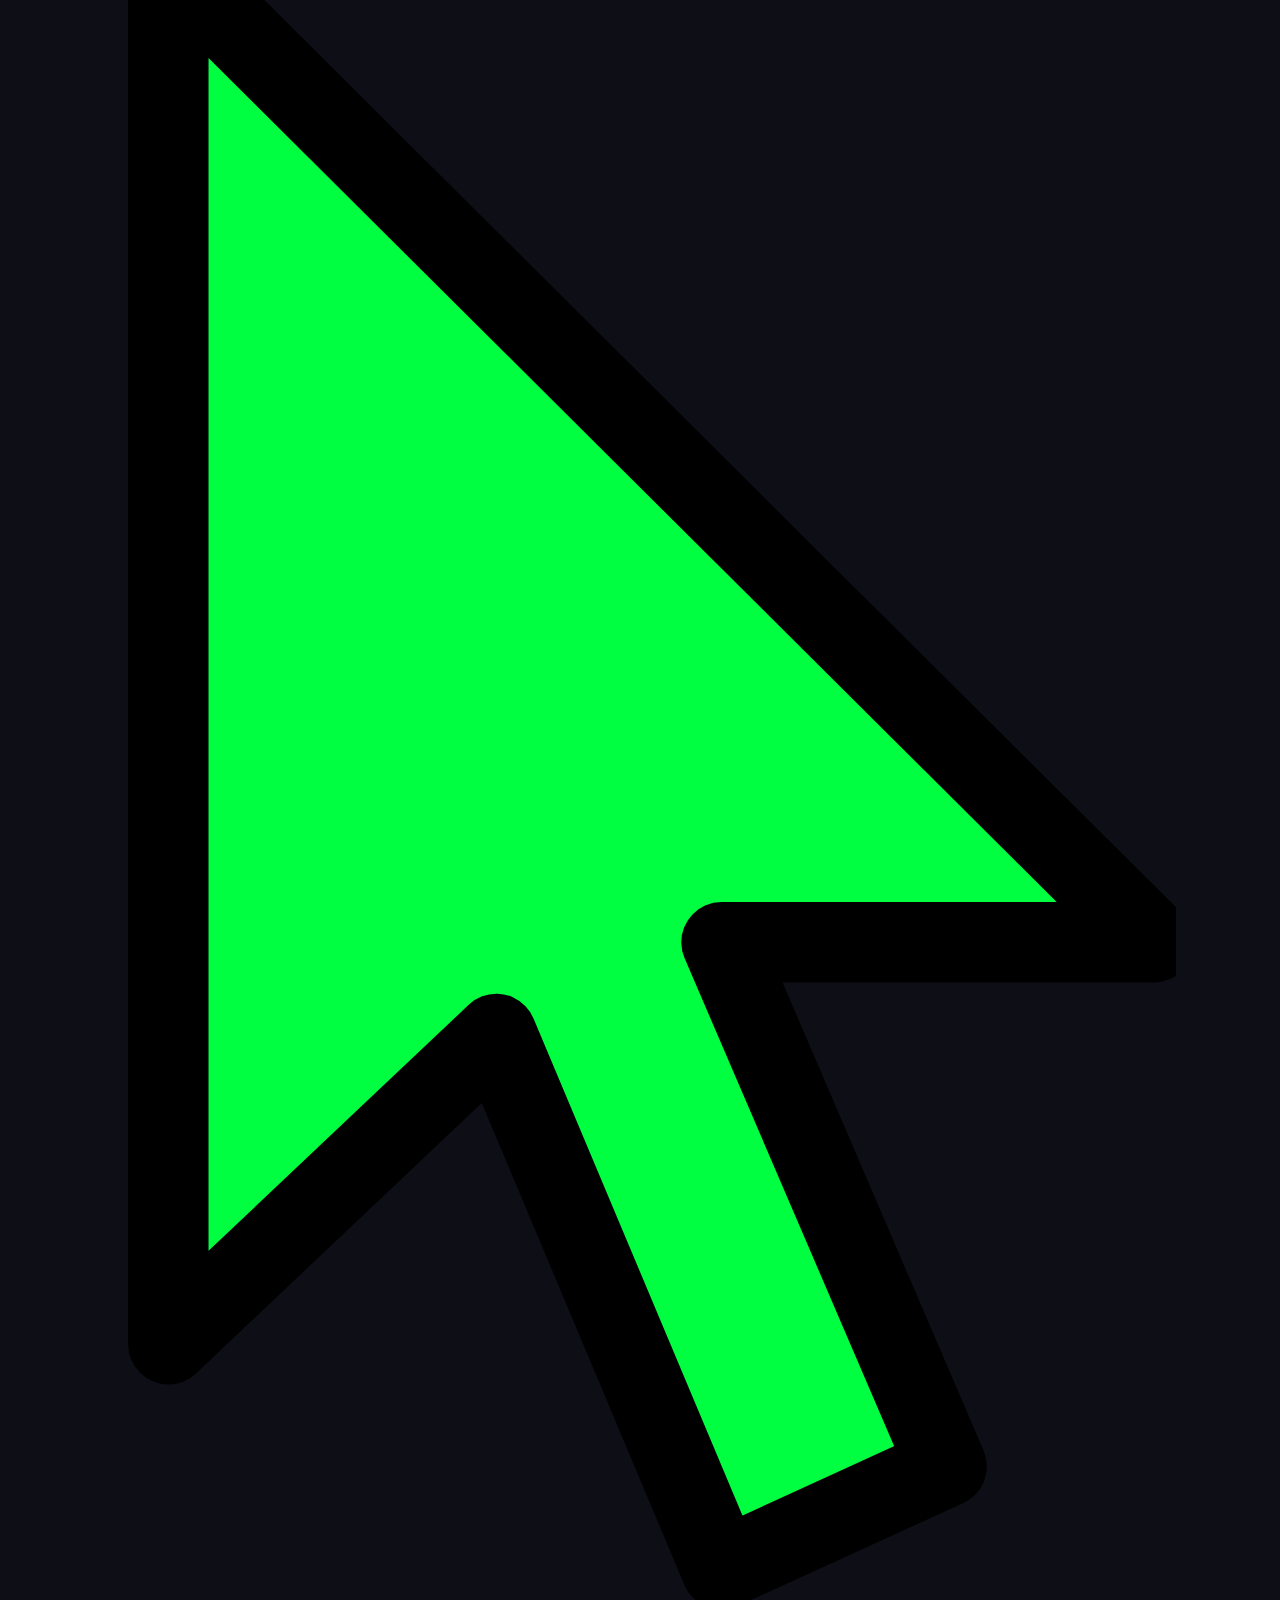
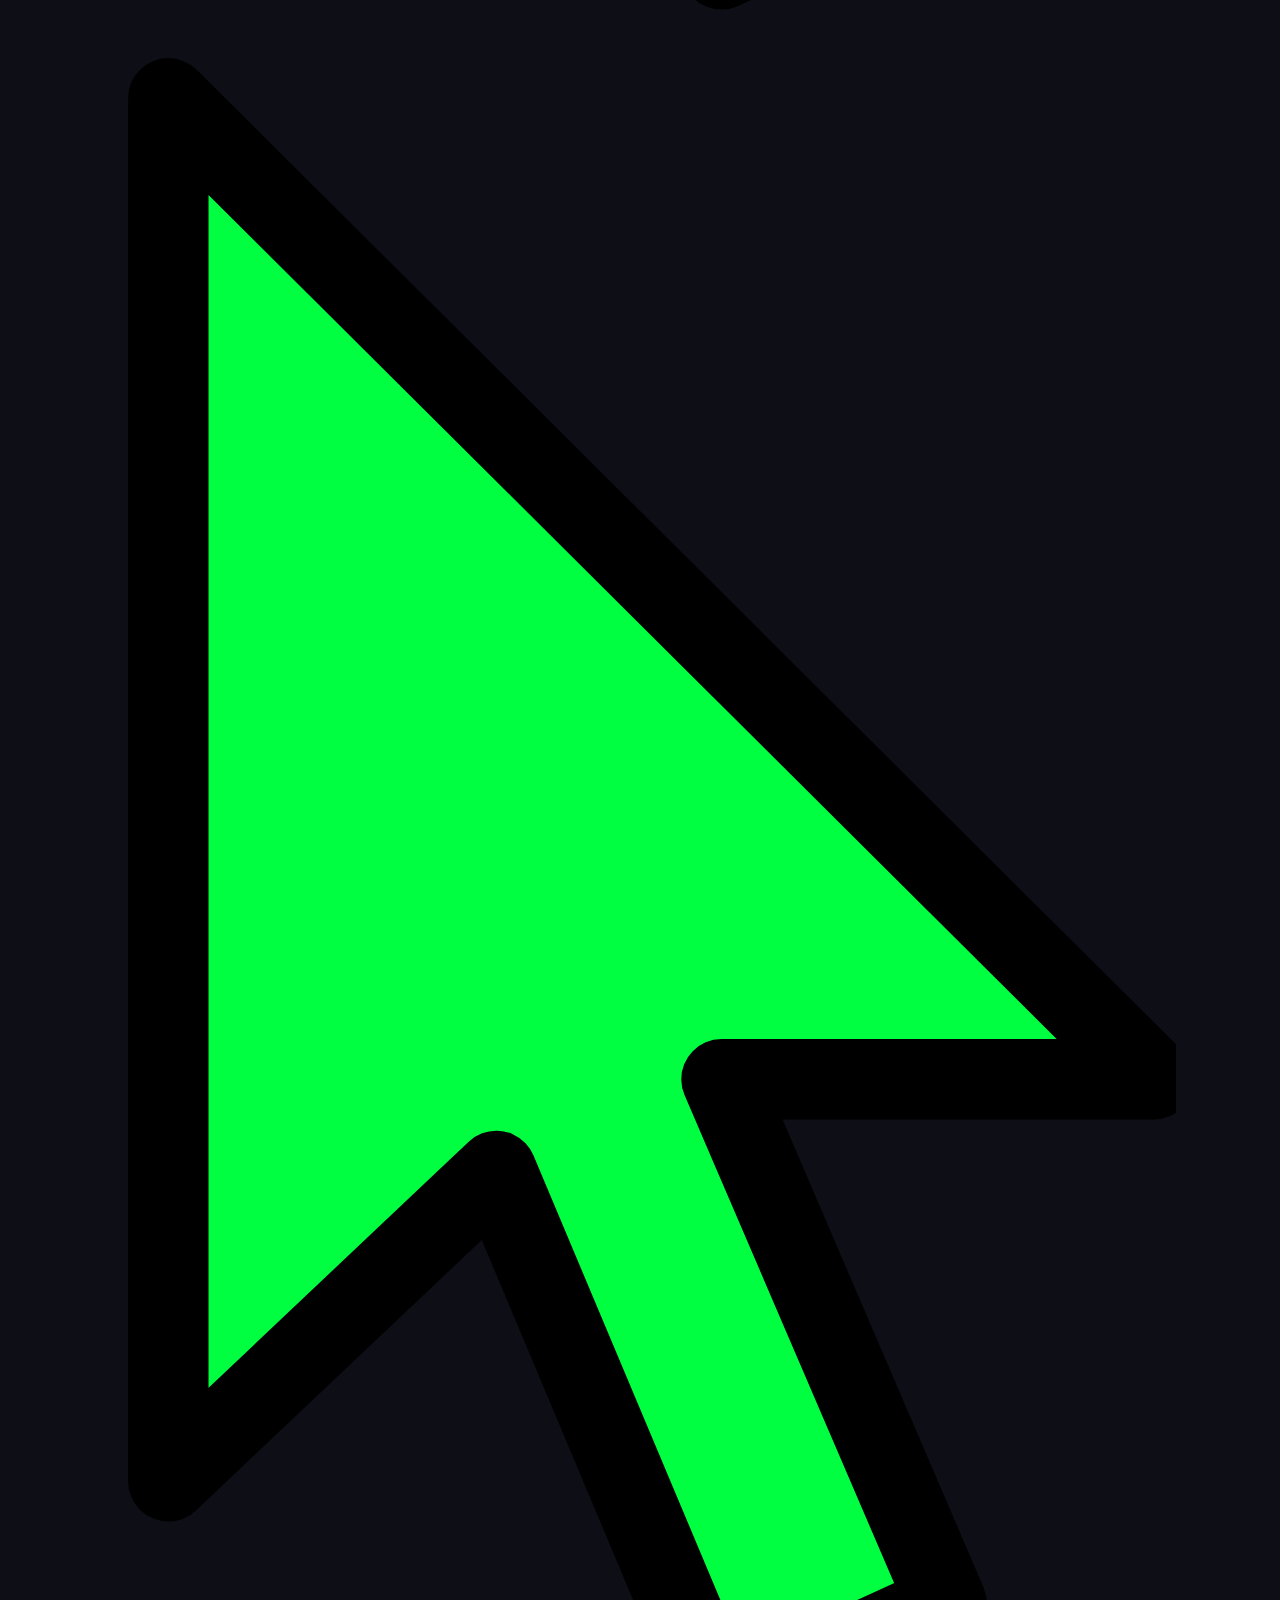
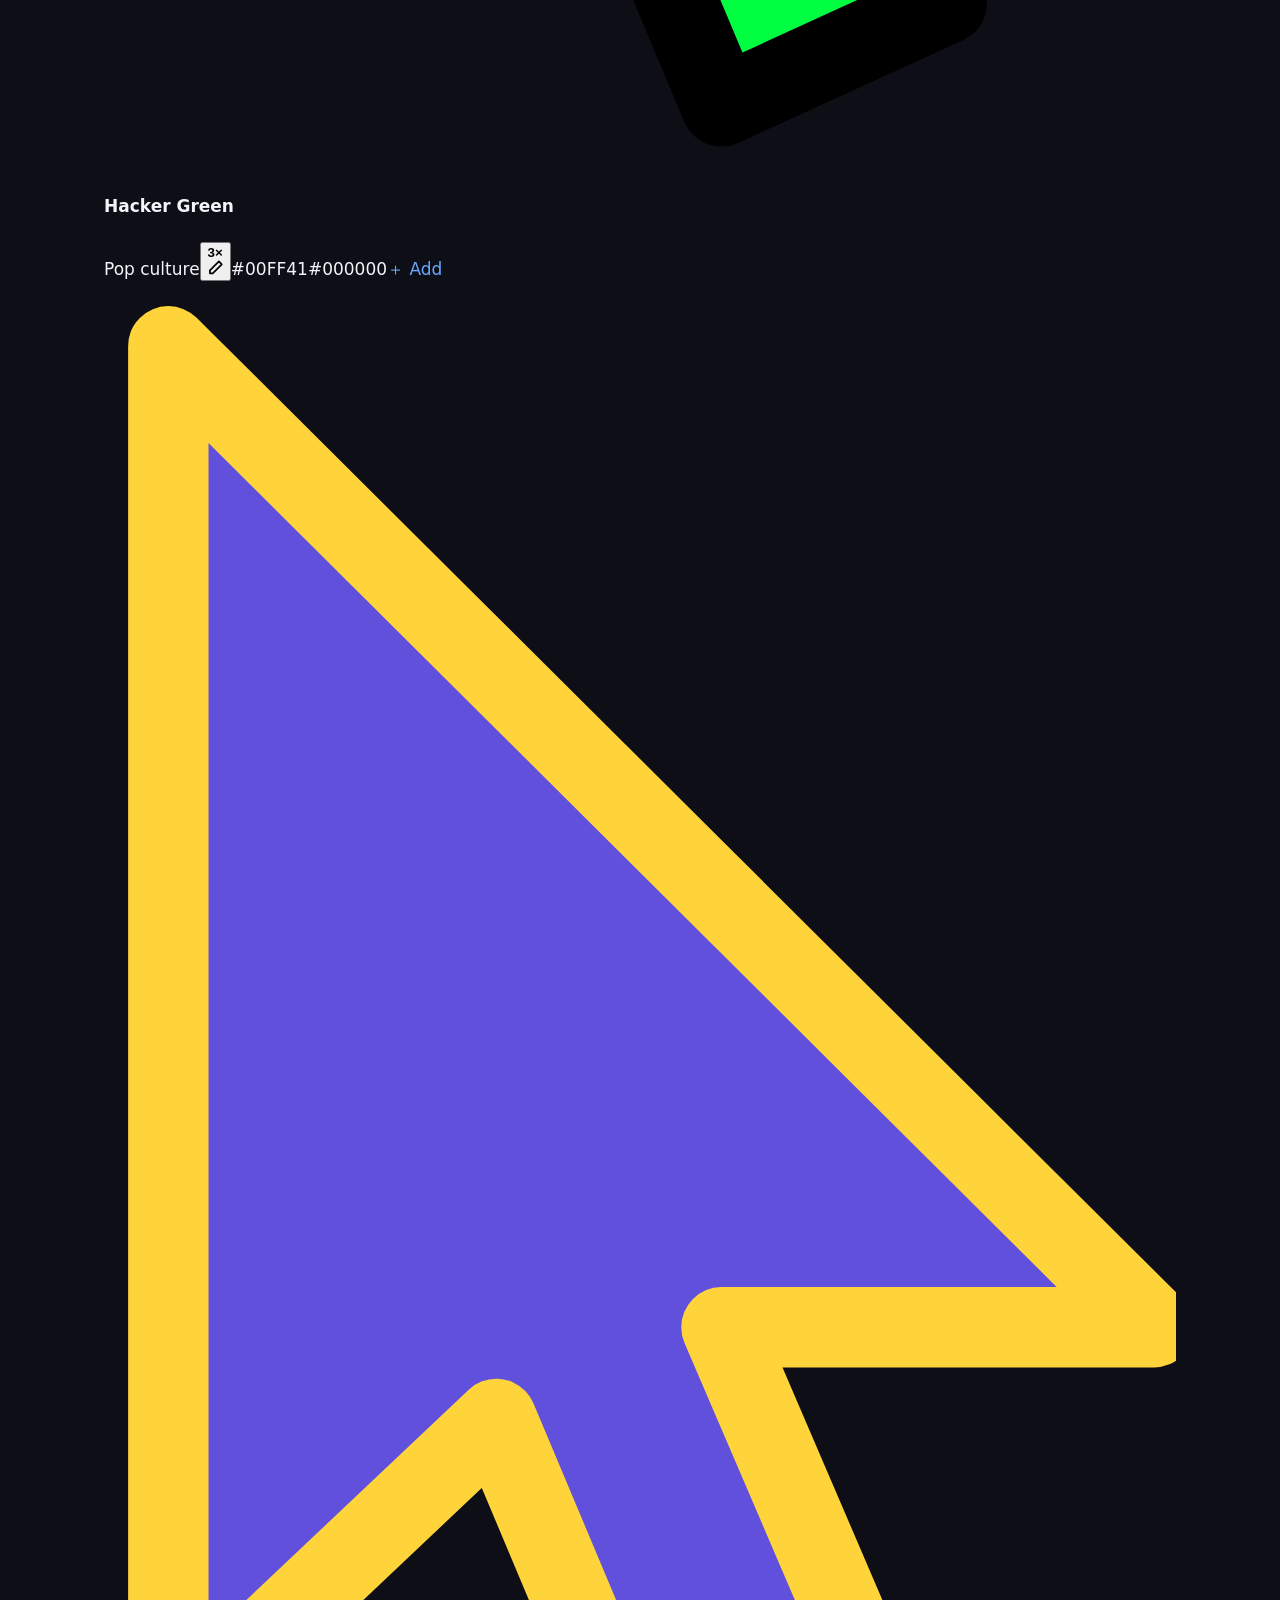
==== commit 1aab2e80: "Site: link the Mac App Store version, now live Co-Authored-By: Claude Opus 5.5 <noreply@anthropic.co" ====
--- a/site/index.html
+++ b/site/index.html
@@ -446,6 +446,7 @@
         <svg viewBox="0 0 24 24" fill="currentColor" aria-hidden="true"><path d="M16.4 12.6c0-2.6 2.1-3.8 2.2-3.9-1.2-1.8-3.1-2-3.7-2-1.6-.2-3.1.9-3.9.9-.8 0-2-.9-3.4-.9-1.7 0-3.3 1-4.2 2.6-1.8 3.1-.5 7.7 1.3 10.2.8 1.2 1.8 2.6 3.1 2.6 1.2-.1 1.7-.8 3.2-.8 1.5 0 1.9.8 3.2.8 1.3 0 2.2-1.2 3-2.4.9-1.4 1.3-2.7 1.3-2.8-.1 0-2.6-1-2.6-3.9zM13.9 5c.7-.8 1.1-1.9 1-3-1 0-2.2.7-2.9 1.5-.6.7-1.2 1.8-1 2.9 1.1.1 2.2-.6 2.9-1.4z"/></svg>
         <span class="dl-label">Download free for Mac</span>
       </a>
+      <p class="fine">Also on the <a href="https://apps.apple.com/us/app/wheres-my-mouse/id6828732862?mt=12">Mac App Store</a></p>
     </header>
   </div>
 </div>
@@ -613,7 +614,7 @@
     <details><summary>Why does it need Full Disk Access?</summary><p>Only for colors. macOS keeps pointer colors in its accessibility settings and only lets apps with Full Disk Access change them. Size works without it. The app reads nothing else.</p></details>
     <details><summary>Does the big pointer show up in screen recordings?</summary><p>Yes. We tested it in OBS. Plain screenshots are the exception: macOS draws the pointer at normal size in still screenshots.</p></details>
     <details><summary>How does it go past System Settings' 4× limit?</summary><p>The window server accepts sizes up to just under 16× through an undocumented call, so that's the real pointer up to 15×. From 16× to 30× the app hides the real pointer and draws its own arrow that follows your mouse. That one is always an arrow (no hand or text cursor).</p></details>
-    <details><summary>Why isn't it on the Mac App Store?</summary><p>It uses private macOS APIs and changes system accessibility settings, which App Store apps aren't allowed to do. So it's a direct download, like most pointer tools.</p></details>
+    <details><summary>Is it on the Mac App Store?</summary><p>Yes, <a href="https://apps.apple.com/us/app/wheres-my-mouse/id6828732862?mt=12">here</a>. It's free there too, with the same $9.99 Unlock as an in-app purchase. App Store apps can't resize the system pointer, so that version draws a big arrow or a halo right under your own pointer instead. The download here changes the real pointer and adds automatic updates. A purchase in one doesn't unlock the other, so pick the one you like and keep it.</p></details>
     <details><summary>How do I uninstall it?</summary><p>Quit it from the menu, then drag it from Applications to the Trash. Your pointer goes back to whatever you last set; pick Default first if you want the normal pointer.</p></details>
   </div>
 </section>
@@ -625,6 +626,7 @@
     <p class="lead" style="margin:0 auto 26px">Free to download, tiny, and notarized by Apple.</p>
     <a class="btn" href="https://wheresmymouse.com/download"><span class="dl-label">Download free for Mac</span></a>
     <a class="btn ghost" href="/recipes">Browse Cursor Recipes</a>
+    <p class="fine">Prefer the App Store? <a href="https://apps.apple.com/us/app/wheres-my-mouse/id6828732862?mt=12">Get it on the Mac App Store</a></p>
   </div>
 </div>
 
